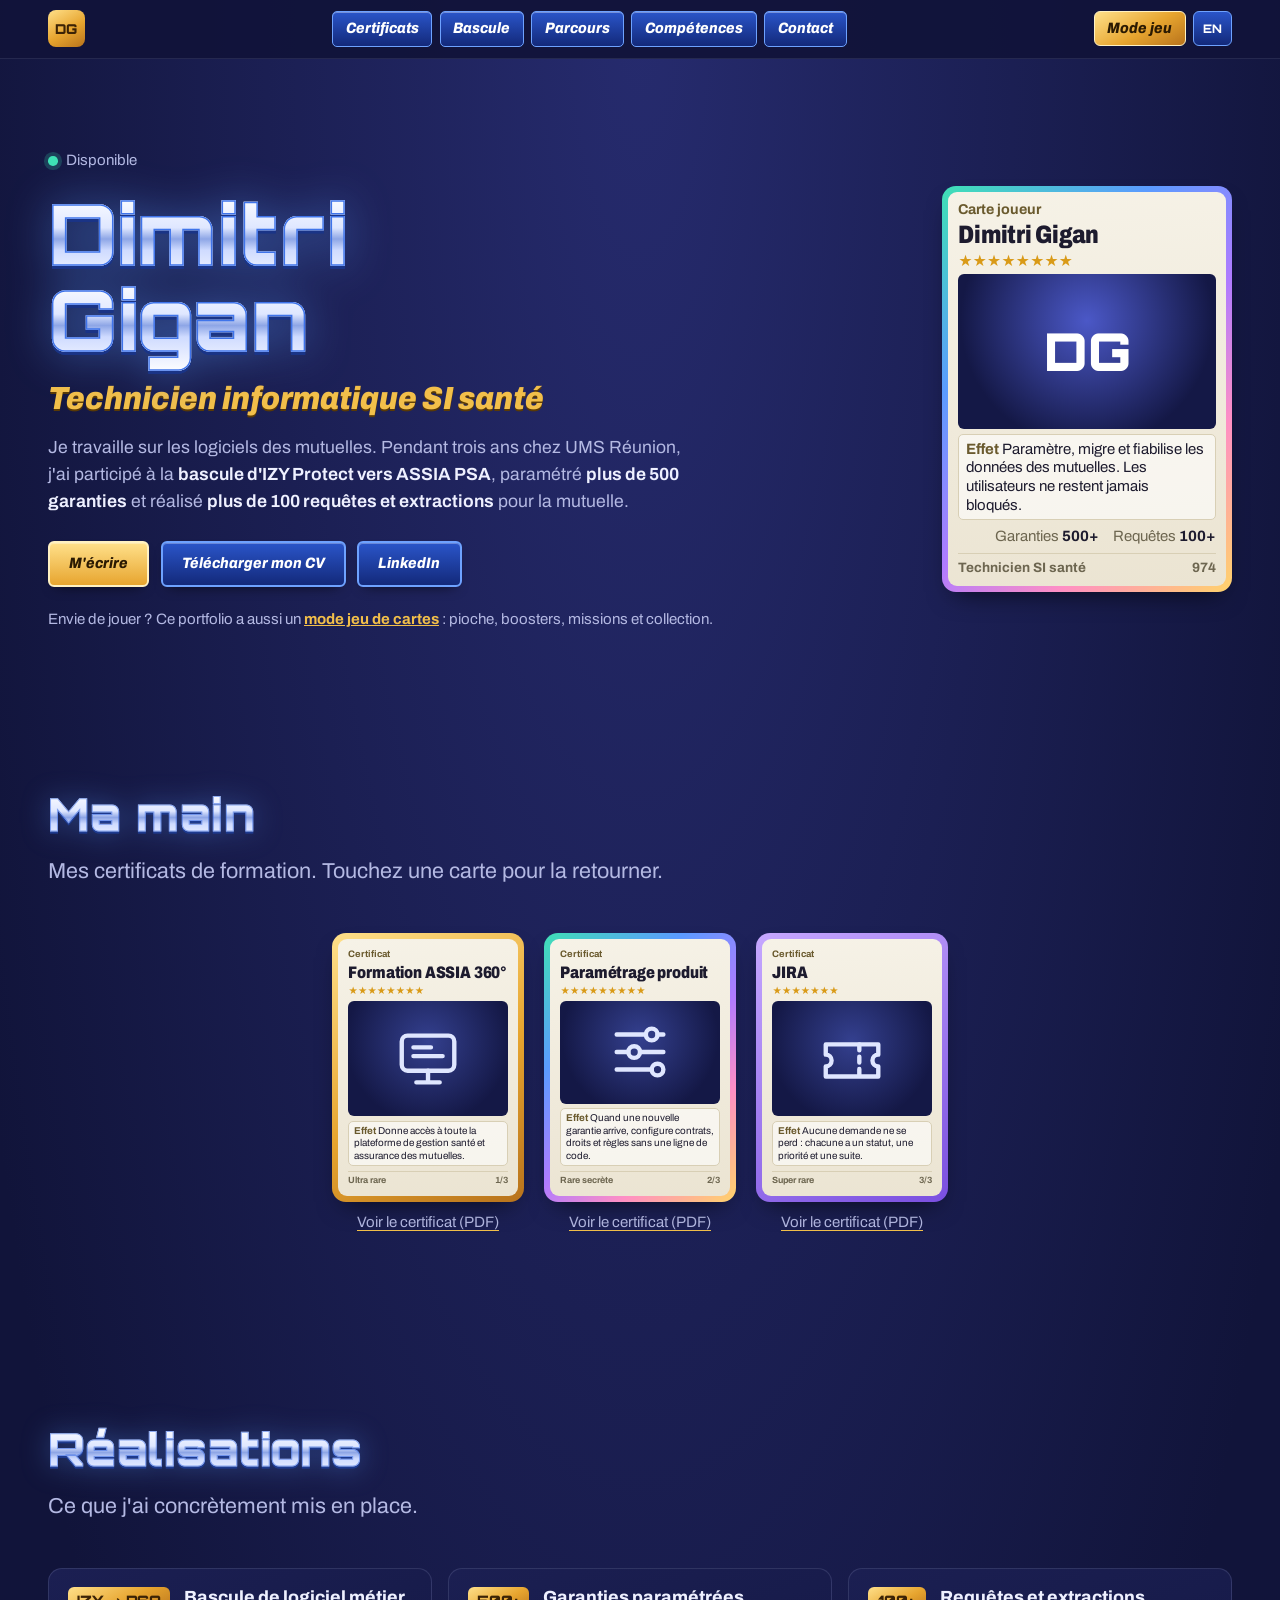
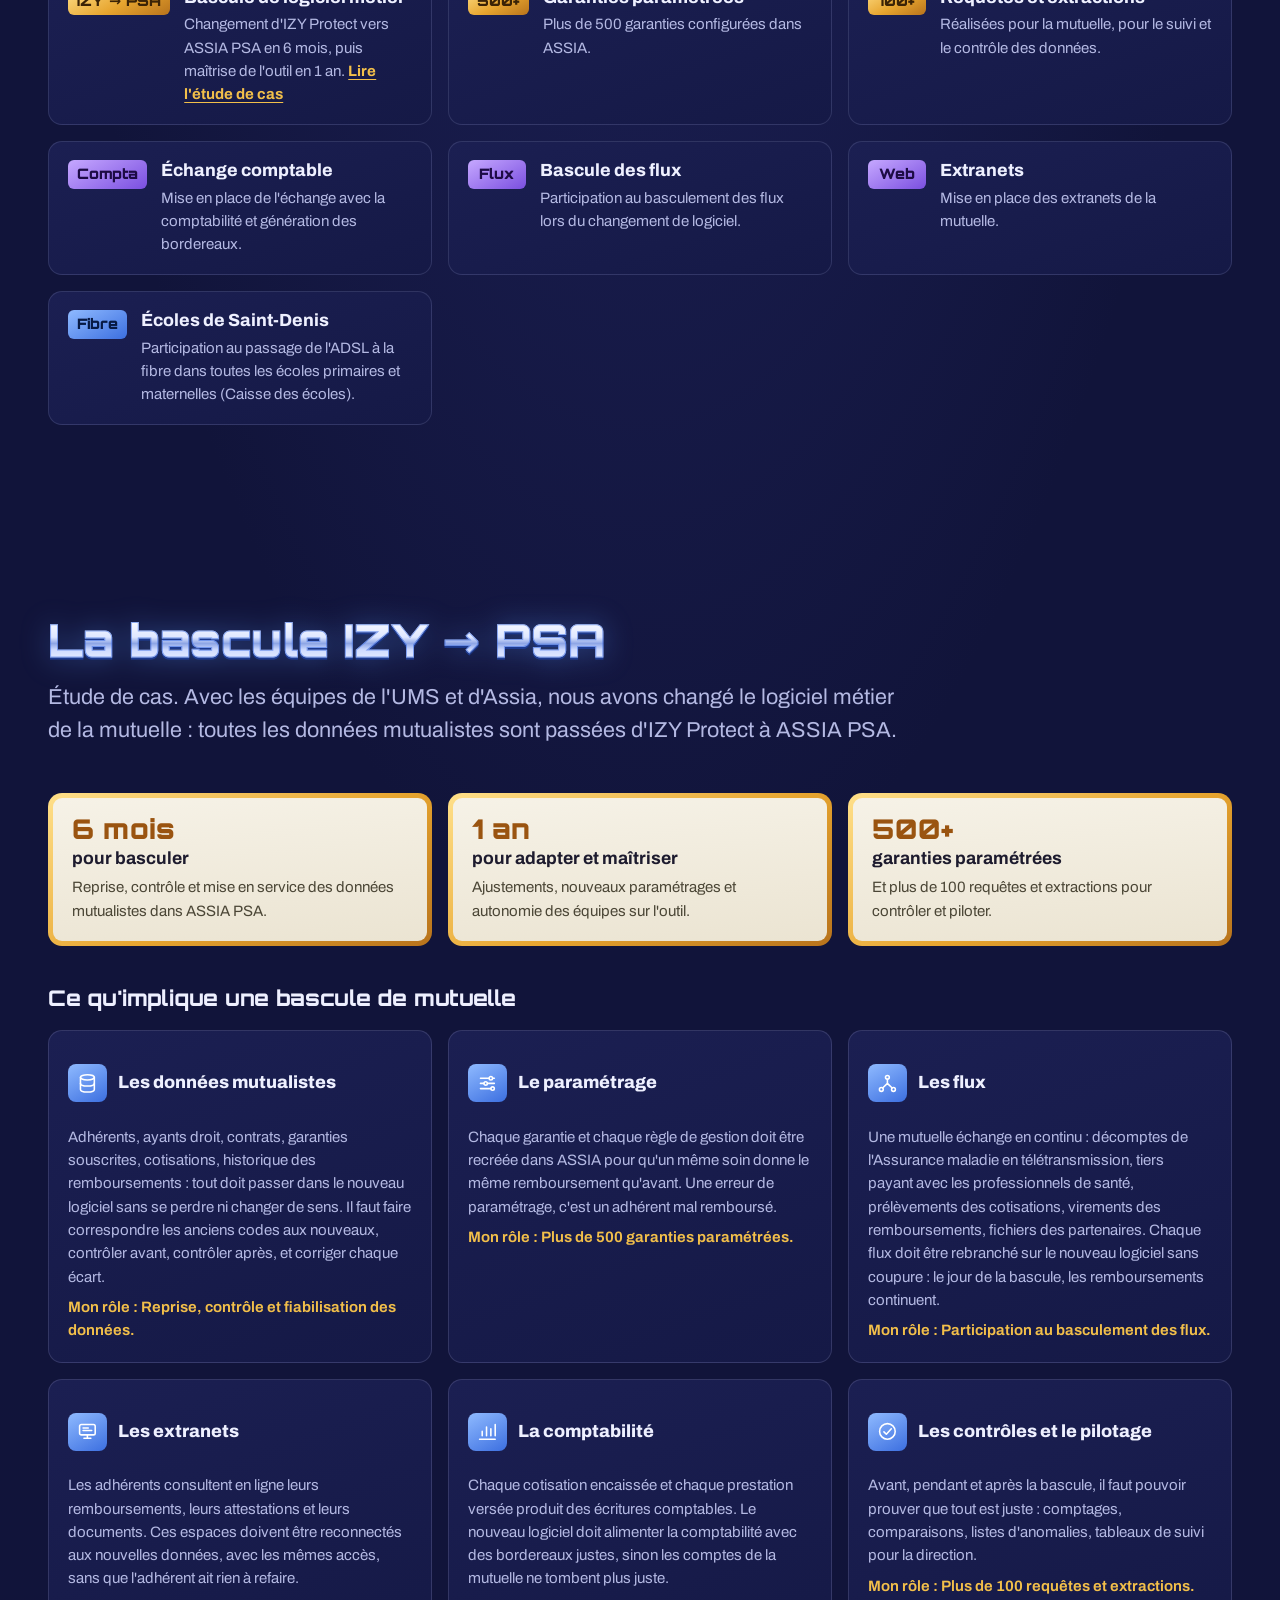
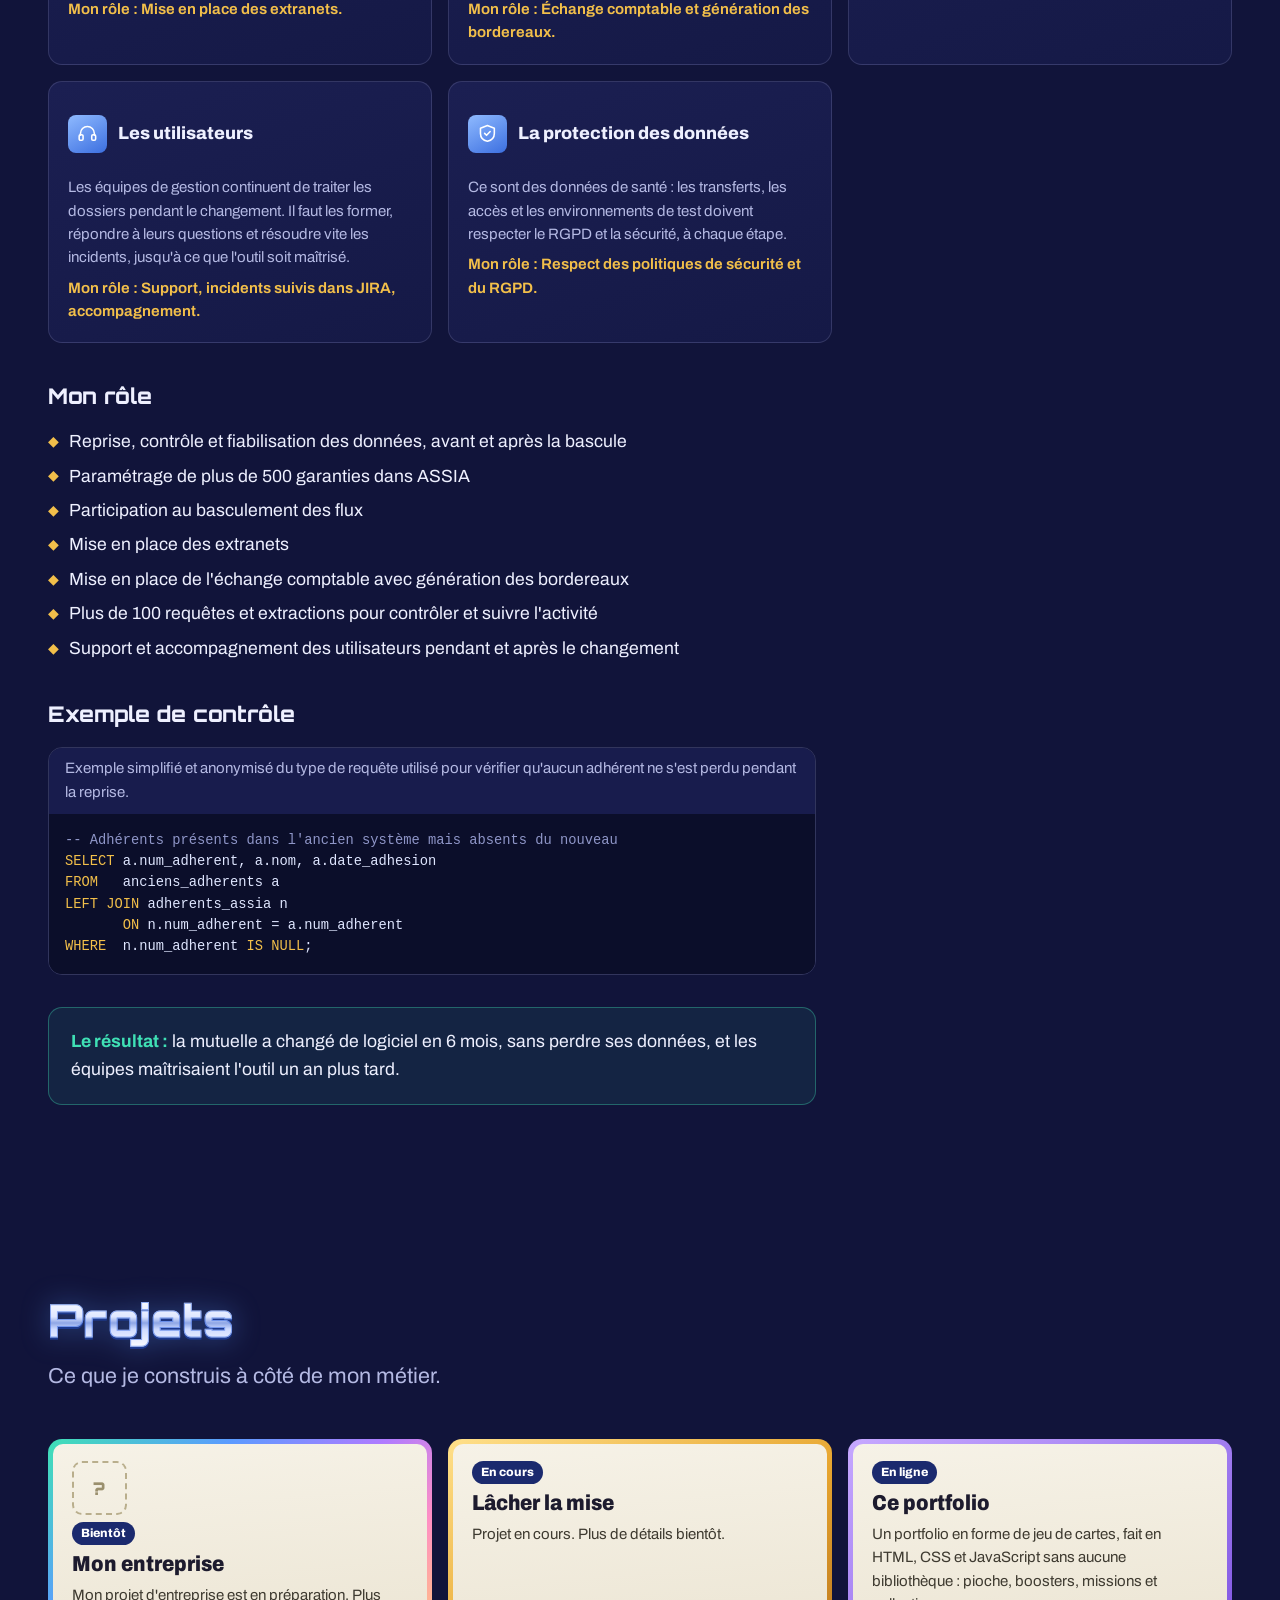
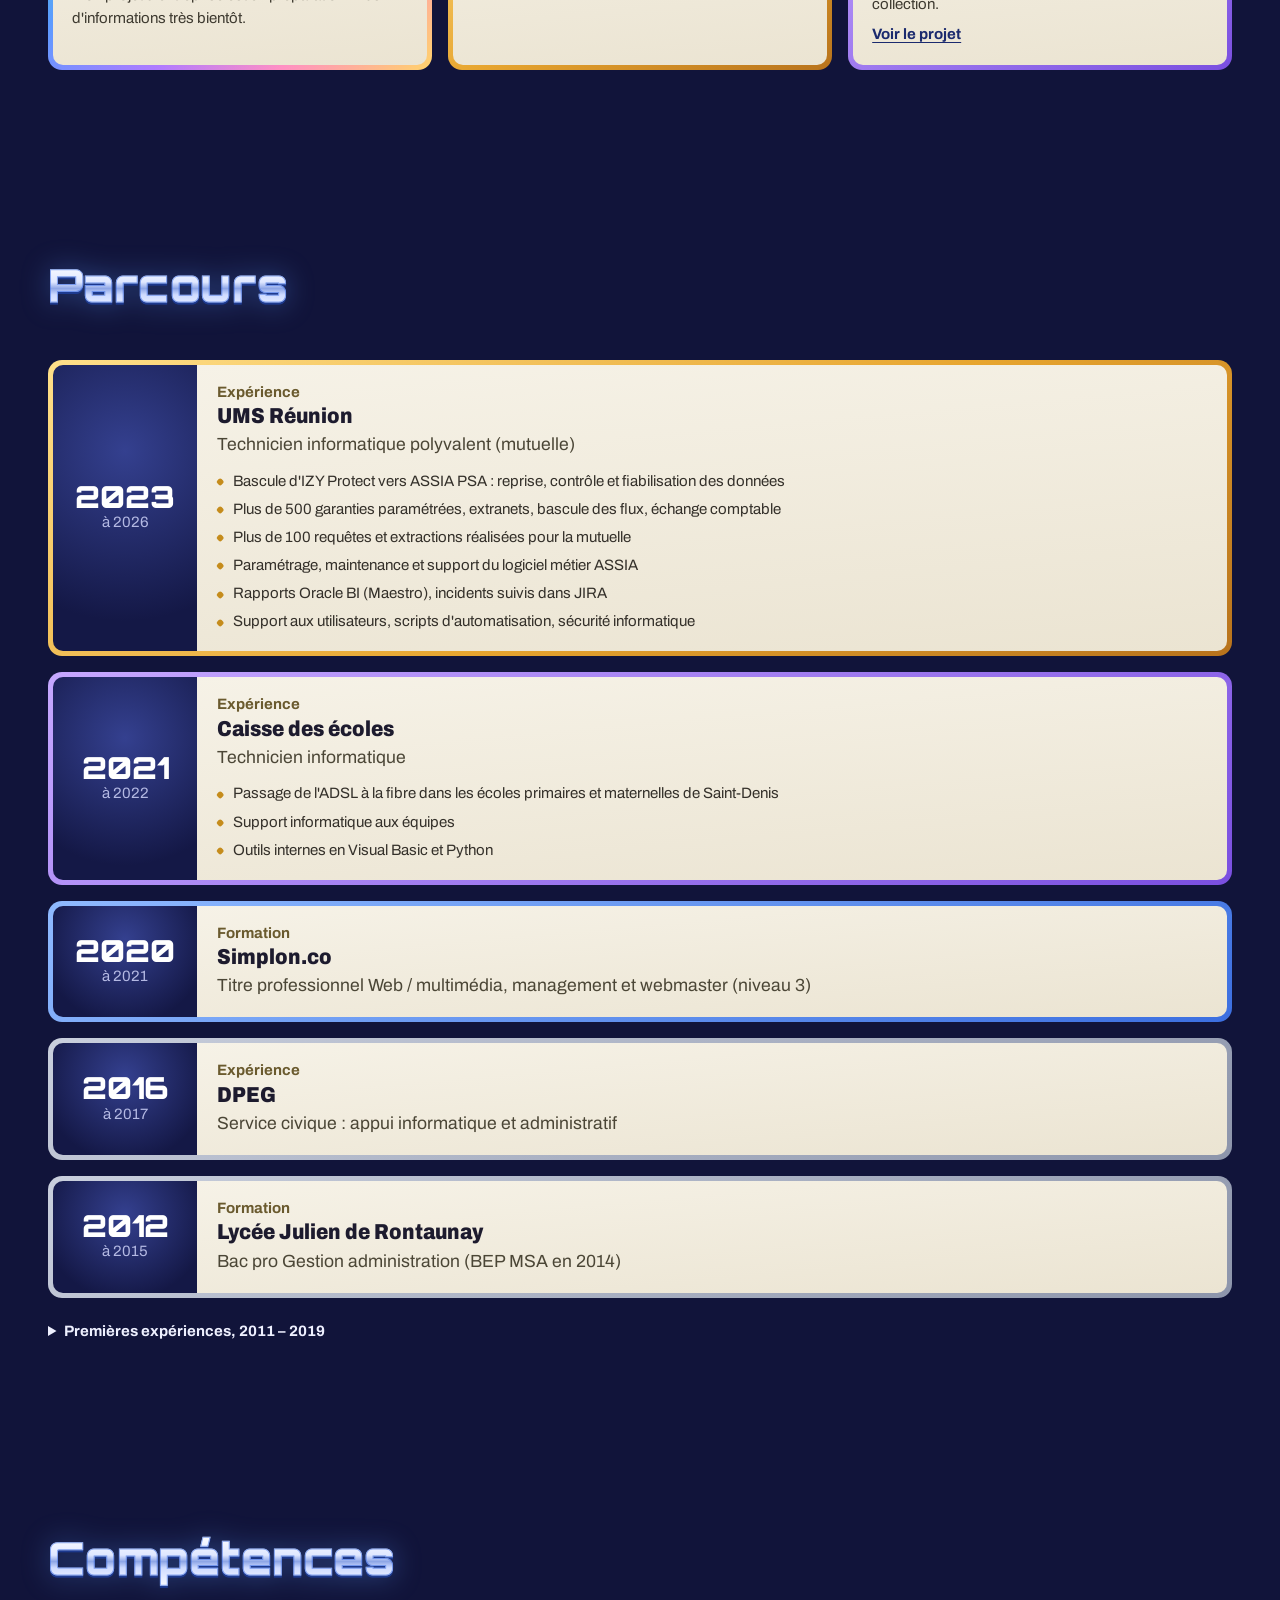
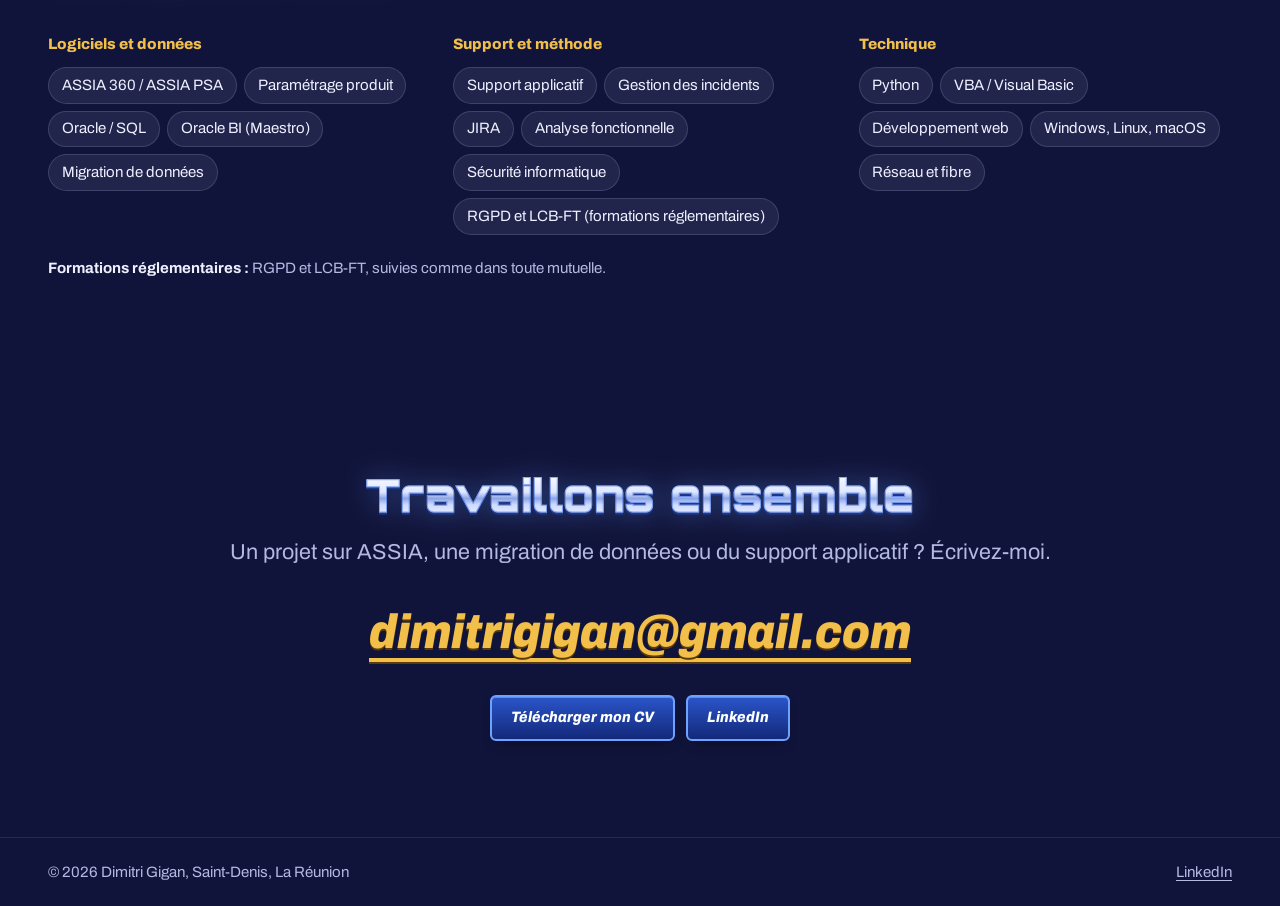
==== index.html @ ef7d2547 "Lâcher la mise : projet en cours, sans détails Co-Authored-By: Claude Opus 5.5 <noreply@anthropic.co" ====
<!doctype html>
<html lang="fr">
<head>
<meta charset="utf-8">
<meta name="viewport" content="width=device-width, initial-scale=1">
<title>Dimitri Gigan, technicien informatique SI santé</title>
<meta name="description" content="Dimitri Gigan, technicien informatique à Saint-Denis (La Réunion). Logiciels de mutuelle, ASSIA, migration de données, SQL et support applicatif.">
<meta name="theme-color" content="#11143a">
<meta name="google-site-verification" content="dqv-fwOEhiuWIDlbl9IWVI4x5R8KEgbRwAvZ7jqD5z4">
<meta property="og:type" content="website">
<meta property="og:title" content="Dimitri Gigan, technicien informatique SI santé">
<meta property="og:description" content="Bascule IZY Protect vers ASSIA PSA, plus de 500 garanties paramétrées, plus de 100 requêtes et extractions réalisées pour une mutuelle.">
<meta property="og:url" content="https://dimitrigigan.github.io/">
<meta property="og:image" content="https://dimitrigigan.github.io/assets/apercu.jpg">
<meta property="og:image:width" content="1200">
<meta property="og:image:height" content="630">
<meta property="og:locale" content="fr_FR">
<meta property="og:locale:alternate" content="en_US">
<meta name="twitter:card" content="summary_large_image">
<link rel="canonical" href="https://dimitrigigan.github.io/">
<link rel="alternate" hreflang="fr" href="https://dimitrigigan.github.io/">
<link rel="alternate" hreflang="en" href="https://dimitrigigan.github.io/en/">
<link rel="alternate" hreflang="x-default" href="https://dimitrigigan.github.io/">
<link rel="icon" href="assets/favicon.svg" type="image/svg+xml">
<script type="application/ld+json">
{
  "@context": "https://schema.org",
  "@type": "Person",
  "name": "Dimitri Gigan",
  "url": "https://dimitrigigan.github.io/",
  "image": "https://dimitrigigan.github.io/assets/apercu.jpg",
  "jobTitle": "Technicien informatique SI santé",
  "description": "Technicien informatique spécialisé dans les logiciels de mutuelle : ASSIA, migration de données, paramétrage, SQL et support applicatif.",
  "address": { "@type": "PostalAddress", "addressLocality": "Saint-Denis", "addressRegion": "La Réunion", "addressCountry": "FR" },
  "knowsAbout": ["ASSIA 360", "ASSIA PSA", "Paramétrage produit", "Migration de données", "Oracle SQL", "Oracle BI", "JIRA", "Support applicatif", "Systèmes d'information de mutuelle"],
  "hasCredential": [
    { "@type": "EducationalOccupationalCredential", "name": "Formation ASSIA 360°", "credentialCategory": "Certificat de formation", "recognizedBy": { "@type": "Organization", "name": "Cimut (Assia)" } },
    { "@type": "EducationalOccupationalCredential", "name": "Paramétrage produit (ASSIA)", "credentialCategory": "Certificat de formation", "recognizedBy": { "@type": "Organization", "name": "Cimut (Assia)" } },
    { "@type": "EducationalOccupationalCredential", "name": "JIRA", "credentialCategory": "Certificat de formation", "recognizedBy": { "@type": "Organization", "name": "Cimut (Assia)" } }
  ],
  "sameAs": ["https://www.linkedin.com/in/dimitri-gigan", "https://github.com/DimitriGIGAN"]
}
</script>
<link rel="preload" href="assets/fonts/orbitron-latin-wght-normal.woff2" as="font" type="font/woff2" crossorigin>
<link rel="preload" href="assets/fonts/archivo-latin-wdth-normal.woff2" as="font" type="font/woff2" crossorigin>
<style>
/* =========================================================
   Portfolio de Dimitri Gigan
   Un seul fichier : styles, contenu et code sont ici.
   Le CONTENU se modifie plus bas, dans la partie « CONTENU ».
   ========================================================= */
/* Polices hébergées avec le site (licence SIL OFL, voir assets/fonts) */
@font-face { font-family: "Orbitron"; src: url(assets/fonts/orbitron-latin-wght-normal.woff2) format("woff2"); font-weight: 400 900; font-style: normal; font-display: swap; }
@font-face { font-family: "Archivo"; src: url(assets/fonts/archivo-latin-wdth-normal.woff2) format("woff2"); font-weight: 100 900; font-stretch: 62% 125%; font-style: normal; font-display: swap; }
@font-face { font-family: "Archivo"; src: url(assets/fonts/archivo-latin-wdth-italic.woff2) format("woff2"); font-weight: 100 900; font-stretch: 62% 125%; font-style: italic; font-display: swap; }
:root {
  --tapis: #11143a;
  --tapis-2: #1b1f52;
  --encre: #eef0ff;
  --doux: #b4b9e3;
  --papier: #f6f2e7;
  --papier-2: #ebe4d2;
  --texte-carte: #1d1b2e;
  --or: #f2bf4a;
  --bleu: #5b9bff;
  --menthe: #3fe0b5;

  --commune: linear-gradient(150deg, #c9cfdd, #8d95ab);
  --rare: linear-gradient(150deg, #8fbaff, #3c6fe0);
  --super: linear-gradient(150deg, #c6a8ff, #7a4fe0);
  --ultra: linear-gradient(150deg, #ffe08a, #e7a52f 55%, #b8731c);
  --secrete: linear-gradient(135deg, #3fe0b5, #5b9bff 30%, #b07bff 55%, #ff8fc4 75%, #ffd36a);

  --titres: "Orbitron", "Archivo", system-ui, sans-serif;
  --chrome: linear-gradient(180deg, #ffffff 0%, #dfe7ff 38%, #8ea6e6 50%, #cfdbff 62%, #ffffff 100%);
  --r: 14px;
  --w-carte: 190px;
  --max: 74rem;
  --pad: clamp(1.1rem, 4vw, 2.5rem);
  --t-1: clamp(.85rem, .82rem + .15vw, .94rem);
  --t0: clamp(1rem, .96rem + .2vw, 1.1rem);
  --t1: clamp(1.15rem, 1.05rem + .4vw, 1.35rem);
  --t2: clamp(1.45rem, 1.2rem + 1vw, 2rem);
  --t3: clamp(2rem, 1.4rem + 2.6vw, 3.3rem);
  --t4: clamp(2.8rem, 1.6rem + 6vw, 6.4rem);
}
*, *::before, *::after { box-sizing: border-box; }
html { scroll-behavior: smooth; scroll-padding-top: 4.5rem; -webkit-text-size-adjust: 100%; }
@media (prefers-reduced-motion: reduce) { html { scroll-behavior: auto; } }
body {
  margin: 0; overflow-x: clip;
  font-family: "Archivo", system-ui, -apple-system, "Segoe UI", sans-serif;
  font-size: var(--t0); line-height: 1.55; color: var(--encre);
  background:
    radial-gradient(ellipse 80% 50% at 50% 0%, #262b6e 0%, transparent 70%),
    var(--tapis);
  -webkit-font-smoothing: antialiased;
}
h1, h2, h3, p, ul, ol { margin: 0; }
ul, ol { padding: 0; list-style: none; }
img, svg { display: block; max-width: 100%; }
button { font: inherit; color: inherit; }
a { color: inherit; text-underline-offset: .2em; }
[hidden] { display: none !important; }
:focus-visible { outline: 3px solid var(--menthe); outline-offset: 3px; border-radius: 6px; }
.wrap { width: min(100% - 2 * var(--pad), var(--max)); margin-inline: auto; }
.skip { position: absolute; left: 1rem; top: -5rem; background: var(--menthe); color: var(--tapis); padding: .6rem 1rem; border-radius: 8px; z-index: 10; }
.skip:focus { top: 1rem; }

/* ---------- Barre du haut ---------- */
.top {
  position: sticky; top: 0; z-index: 5;
  background: rgb(17 20 58 / .94);
  border-bottom: 1px solid rgb(180 185 227 / .12);
}
.top .wrap { display: flex; align-items: center; justify-content: space-between; gap: 1rem; min-height: 3.6rem; }
.mono { flex: none;

  display: grid; place-items: center; width: 2.3rem; height: 2.3rem; border-radius: 8px;
  font-family: var(--titres); font-weight: 900; font-size: .85rem; text-decoration: none;
  background: var(--ultra); color: #3b2306;
}
.top nav { display: flex; gap: .45rem; font-size: var(--t-1); }
.top nav a {
  text-decoration: none; color: #fff; font-weight: 800; font-style: italic; font-stretch: 90%;
  padding: .32rem .8rem; border-radius: 5px;
  background: linear-gradient(180deg, #2a55c9, #13297a);
  border: 1.5px solid #6ea2ff; box-shadow: inset 0 1px 0 rgb(255 255 255 / .35);
}
.top nav a:hover { background: linear-gradient(180deg, #3b6ff0, #1a3596); }

/* ---------- Boutons ---------- */
.btns { display: flex; flex-wrap: wrap; gap: .7rem; }
.btn {
  display: inline-flex; align-items: center; justify-content: center; min-height: 2.9rem; padding: .55rem 1.2rem;
  border-radius: 6px; font-weight: 800; font-style: italic; font-stretch: 90%; font-size: var(--t-1); text-decoration: none; cursor: pointer;
  border: 2px solid #6ea2ff; color: #fff;
  background: linear-gradient(180deg, #2a55c9, #13297a); box-shadow: inset 0 1px 0 rgb(255 255 255 / .3), 0 6px 14px -8px rgb(0 0 0 / .8);
}
.btn:hover { background: linear-gradient(180deg, #3b6ff0, #1a3596); }
.btn--or { background: linear-gradient(180deg, #ffe08a, #e7a52f); border-color: #fff1c2; color: #2b1a02; }
.btn--or:hover { background: linear-gradient(180deg, #fff0b8, #f2b843); }

/* ---------- Titres de section ---------- */
section { padding-block: clamp(3rem, 8vw, 6rem); }
.titre {
  padding-bottom: .12em;
  font-family: var(--titres); font-size: clamp(1.7rem, 1.2rem + 2.2vw, 2.8rem); font-weight: 900; line-height: 1.05; letter-spacing: .01em;
  background: var(--chrome); -webkit-background-clip: text; background-clip: text; color: transparent;
  -webkit-text-stroke: 1px rgb(60 110 230 / .55);
  filter: drop-shadow(0 2px 0 #1d3a8f) drop-shadow(0 0 14px rgb(91 155 255 / .35));
}
.chapeau { margin-top: .7rem; max-width: 40em; color: var(--doux); font-size: var(--t1); }
.entete { margin-bottom: clamp(1.8rem, 4vw, 2.8rem); }

/* =========================================================
   La carte (composant commun)
   ========================================================= */
.carte {
  --cadre: var(--rare);
  position: relative; display: block; width: var(--w-carte); aspect-ratio: 5 / 7; flex: none;
  padding: 0; border: 0; background: none; cursor: pointer; text-align: left;
  border-radius: var(--r); perspective: 1000px;
}
.carte[data-rarete="commune"] { --cadre: var(--commune); }
.carte[data-rarete="super"] { --cadre: var(--super); }
.carte[data-rarete="ultra"] { --cadre: var(--ultra); }
.carte[data-rarete="secrete"] { --cadre: var(--secrete); }
.carte__in {
  position: absolute; inset: 0; transform-style: preserve-3d;
  transition: transform .55s cubic-bezier(.3, 1.25, .5, 1);
}
.carte[aria-pressed="true"] .carte__in { transform: rotateY(180deg); }
.face {
  position: absolute; inset: 0; border-radius: var(--r); padding: 6px;
  background: var(--cadre);
  backface-visibility: hidden; -webkit-backface-visibility: hidden;
  box-shadow: 0 12px 26px -12px rgb(0 0 0 / .7);
}
.face--dos { transform: rotateY(180deg); }
.carte:hover .face { box-shadow: 0 18px 32px -12px rgb(0 0 0 / .8); }
.papier {
  height: 100%; border-radius: calc(var(--r) - 5px);
  background: linear-gradient(175deg, var(--papier), var(--papier-2));
  color: var(--texte-carte);
  display: grid; grid-template-rows: auto auto auto minmax(0, 1fr) auto auto; gap: .3rem;
  padding: .6rem .65rem .5rem;
  font-size: calc(var(--w-carte) * .06);
  overflow: hidden;
}
.c-type { font-size: .82em; font-weight: 700; color: #6a5a2e; line-height: 1.1; }
.c-nom { font-size: 1.45em; font-weight: 850; line-height: 1.04; letter-spacing: -.01em; font-stretch: 82%; text-wrap: balance; }
.c-etoiles { display: flex; gap: .1em; color: #d99a17; font-size: .9em; letter-spacing: .02em; line-height: 1; }
.c-art {
  border-radius: 6px; min-height: 0; display: grid; place-items: center; overflow: hidden;
  background: radial-gradient(circle at 50% 35%, #34408f, #141846 75%);
  color: #dfe6ff;
}
.c-art svg { width: 44%; height: auto; max-height: 76%; fill: none; stroke: currentColor; stroke-width: 1.5; stroke-linecap: round; stroke-linejoin: round; }
.c-effet { font-size: .86em; line-height: 1.25; background: rgb(255 255 255 / .6); border: 1px solid #d8cfb5; border-radius: 5px; padding: .3em .45em; }
.c-effet b { color: #6a5a2e; }
.c-pied { display: flex; justify-content: space-between; gap: .5em; font-size: .78em; font-weight: 700; color: #6d6650; border-top: 1px solid #d8cfb5; padding-top: .25em; }
.dos {
  height: 100%; border-radius: calc(var(--r) - 5px); padding: .9rem .8rem;
  background:
    repeating-linear-gradient(45deg, rgb(255 255 255 / .05) 0 2px, transparent 2px 12px),
    radial-gradient(circle at 50% 25%, #303a8a, #12164a 70%);
  color: var(--encre); display: flex; flex-direction: column; gap: .55rem;
  font-size: calc(var(--w-carte) * .064); line-height: 1.35; overflow: hidden;
}
.dos h3 { font-size: 1.1em; font-weight: 800; color: #fff; line-height: 1.15; }
.dos p { color: var(--doux); }
.dos .meta { color: var(--or); font-size: .9em; }
.dos a { color: #fff; font-weight: 700; margin-top: auto; text-decoration-color: var(--or); }
@media (prefers-reduced-motion: reduce) {
  .carte__in { transition: none; }
}
/* Effet holographique : la carte s'incline et brille sous le doigt ou la souris */
.face { transition: transform .35s ease, box-shadow .2s; }
.carte.incline .face { transition: transform .08s linear, box-shadow .2s; transform: rotateX(var(--rx, 0deg)) rotateY(var(--ry, 0deg)); }
.carte.incline .face--dos { transform: rotateY(180deg) rotateX(calc(var(--rx, 0deg) * -1)) rotateY(calc(var(--ry, 0deg) * -1)); }
.face::after {
  content: ""; position: absolute; inset: 0; border-radius: inherit; pointer-events: none; opacity: 0; transition: opacity .25s;
  background: radial-gradient(circle at var(--mx, 50%) var(--my, 50%), rgb(255 255 255 / .55), transparent 48%);
  mix-blend-mode: soft-light;
}
.carte:is([data-rarete="super"], [data-rarete="ultra"], [data-rarete="secrete"]) .face::after {
  background:
    radial-gradient(circle at var(--mx, 50%) var(--my, 50%), rgb(255 255 255 / .6), transparent 45%),
    linear-gradient(115deg, transparent 18%, rgb(255 90 200 / .45) 34%, rgb(80 255 220 / .45) 48%, rgb(255 230 90 / .45) 62%, transparent 80%) var(--px, 50%) 0 / 260% 100%;
  mix-blend-mode: color-dodge;
}
.carte.incline .face::after { opacity: .75; }
.carte.eclat .face::after { animation: eclat .7s ease-out; }
@keyframes eclat { 0% { opacity: .9; } 100% { opacity: 0; } }
@media (prefers-reduced-motion: reduce) { .carte.eclat .face::after { animation: none; } }

/* =========================================================
   Haut de page : la carte joueur
   ========================================================= */
.hero { padding-block: clamp(2.5rem, 7vw, 5.5rem) clamp(2rem, 5vw, 4rem); }
.hero .wrap { display: grid; grid-template-columns: minmax(0, 1.25fr) auto; gap: clamp(2rem, 5vw, 4.5rem); align-items: center; }
.dispo { display: inline-flex; align-items: center; gap: .55rem; font-size: var(--t-1); color: var(--doux); margin-bottom: 1.2rem; }
.dispo::before { content: ""; width: .6rem; height: .6rem; border-radius: 50%; background: var(--menthe); box-shadow: 0 0 0 4px rgb(63 224 181 / .2); flex: none; }
.nom {
  font-family: var(--titres); font-size: clamp(2.6rem, 1.3rem + 5vw, 5.2rem); font-weight: 900; line-height: 1; letter-spacing: .01em;
  background: var(--chrome); -webkit-background-clip: text; background-clip: text; color: transparent;
  -webkit-text-stroke: 1.5px #3f74ea;
  filter: drop-shadow(0 3px 0 #1a3486) drop-shadow(0 0 22px rgb(91 155 255 / .45));
}
.nom span { display: block; padding-bottom: .14em; margin-bottom: -.1em; background: inherit; -webkit-background-clip: text; background-clip: text; }
.metier { margin-top: 1rem; font-size: var(--t2); font-weight: 850; font-style: italic; font-stretch: 90%; color: var(--or); line-height: 1.15; text-shadow: 0 2px 0 #5a3a05; }
.pitch { margin-top: 1rem; max-width: 36em; color: var(--doux); }
.pitch b { color: var(--encre); font-weight: 650; }
.hero .btns { margin-top: 1.6rem; }

.joueur { --w-carte: clamp(230px, 24vw, 290px); }
.joueur .carte { cursor: default; animation: arrive .7s cubic-bezier(.2, .8, .2, 1) both; }
.joueur .c-art { font-family: var(--titres); font-size: 3em; font-weight: 900; color: #fff; background: radial-gradient(circle at 50% 30%, #4b58c7, #141846 75%); font-stretch: 80%; }
.joueur .c-stats { display: flex; justify-content: flex-end; gap: .9em; font-size: .86em; color: #6d6650; }
.joueur .c-stats b { color: var(--texte-carte); }
.joueur .papier { grid-template-rows: auto auto auto minmax(0, 1fr) auto auto auto; }
@keyframes arrive { from { opacity: 0; transform: translateY(24px) rotate(4deg); } }
@media (prefers-reduced-motion: reduce) { .joueur .carte { animation: none; } }
@media (max-width: 800px) {
  .hero .wrap { grid-template-columns: 1fr; }
  .joueur { justify-self: center; }
}

/* =========================================================
   Ma main : les certificats
   ========================================================= */
.main-cartes {
  --w-carte: clamp(150px, 15vw, 196px);
  display: flex; gap: clamp(.8rem, 1.6vw, 1.25rem); justify-content: center; flex-wrap: wrap;
}
.main-cartes .carte { animation: arrive .6s cubic-bezier(.2, .8, .2, 1) both; animation-delay: calc(var(--i) * 80ms); }
.main-cartes > div { display: grid; justify-items: center; align-content: start; gap: .55rem; }
.lien-pdf { font-size: var(--t-1); color: var(--doux); text-decoration-color: var(--or); }
.lien-pdf:hover { color: var(--encre); }
.astuce { margin-top: 1.25rem; text-align: center; color: var(--doux); font-size: var(--t-1); }
@media (max-width: 700px) {
  .main-cartes {
    --w-carte: 200px;
    flex-wrap: nowrap; justify-content: flex-start; overflow-x: auto; scroll-snap-type: x mandatory;
    margin-inline: calc(-1 * var(--pad)); padding: .4rem var(--pad) 1rem; scrollbar-width: none;
  }
  .main-cartes .carte { scroll-snap-align: center; }
  .astuce { text-align: left; }
}

/* =========================================================
   Réalisations : cartes « effet » horizontales
   ========================================================= */
.exploits { display: grid; grid-template-columns: repeat(auto-fill, minmax(min(100%, 19rem), 1fr)); gap: 1rem; }
.exploit {
  display: grid; grid-template-columns: auto 1fr; gap: .9rem; align-items: start;
  padding: 1.1rem 1.2rem; border-radius: var(--r);
  background: linear-gradient(160deg, var(--tapis-2), #151946);
  border: 1px solid rgb(180 185 227 / .16);
}
.exploit__valeur {
  min-width: 3.6rem; padding: .4rem .55rem; border-radius: 6px; text-align: center;
  font-family: var(--titres); font-weight: 900; font-size: .9rem; line-height: 1.1;
  background: var(--ultra); color: #3b2306;
}
.exploit[data-rarete="rare"] .exploit__valeur { background: var(--rare); color: #071a45; }
.exploit[data-rarete="super"] .exploit__valeur { background: var(--super); color: #1d0b45; }
.exploit h3 { font-size: var(--t0); font-weight: 750; line-height: 1.3; }
.exploit p { margin-top: .25rem; color: var(--doux); font-size: var(--t-1); }

/* =========================================================
   Parcours
   ========================================================= */
.parcours { display: grid; gap: 1rem; }
.etape {
  --cadre: var(--rare);
  display: grid; grid-template-columns: 9rem 1fr; gap: 1.2rem;
  padding: 5px; border-radius: var(--r); background: var(--cadre);
}
.etape[data-rarete="ultra"] { --cadre: var(--ultra); }
.etape[data-rarete="super"] { --cadre: var(--super); }
.etape[data-rarete="commune"] { --cadre: var(--commune); }
.etape__annee {
  display: grid; place-content: center; text-align: center; border-radius: calc(var(--r) - 4px) 0 0 calc(var(--r) - 4px);
  background: radial-gradient(circle at 50% 30%, #34408f, #141846 80%); color: #fff; padding: 1rem .5rem;
}
.etape__annee b { font-family: var(--titres); font-size: 1.9rem; font-weight: 900; line-height: 1; }
.etape__annee span { font-size: var(--t-1); color: var(--doux); }
.etape__corps { background: linear-gradient(175deg, var(--papier), var(--papier-2)); color: var(--texte-carte); border-radius: 0 calc(var(--r) - 4px) calc(var(--r) - 4px) 0; padding: 1rem 1.25rem 1.1rem; margin-left: -1.2rem; }
.etape__type { font-size: var(--t-1); font-weight: 700; color: #6a5a2e; }
.etape h3 { font-size: var(--t1); font-weight: 850; line-height: 1.2; font-stretch: 88%; }
.etape__role { margin-top: .1rem; color: #4b4636; }
.etape ul { margin-top: .7rem; display: grid; gap: .3rem; }
.etape li { padding-left: 1rem; position: relative; color: #34302a; font-size: var(--t-1); }
.etape li::before { content: ""; position: absolute; left: 0; top: .62em; width: .4rem; height: .4rem; border-radius: 2px; background: #c58c1c; transform: rotate(45deg); }
.etape details { margin-top: .8rem; }
.etape summary { cursor: pointer; font-weight: 700; font-size: var(--t-1); color: #6a5a2e; }
.anciens { margin-top: 1.4rem; color: var(--doux); font-size: var(--t-1); }
.anciens summary { cursor: pointer; font-weight: 700; color: var(--encre); }
.anciens ul { margin-top: .8rem; display: grid; gap: .45rem; }
.anciens b { color: var(--encre); }
@media (max-width: 620px) {
  .etape { grid-template-columns: 1fr; gap: 0; }
  .etape__annee { border-radius: calc(var(--r) - 4px) calc(var(--r) - 4px) 0 0; grid-auto-flow: column; gap: .6rem; align-items: baseline; justify-content: start; padding: .7rem 1rem; }
  .etape__annee b { font-size: 1.6rem; }
  .etape__corps { margin-left: 0; border-radius: 0 0 calc(var(--r) - 4px) calc(var(--r) - 4px); }
}

/* =========================================================
   Compétences
   ========================================================= */
.competences { display: grid; grid-template-columns: repeat(auto-fit, minmax(min(100%, 15rem), 1fr)); gap: 1.6rem 2rem; }
.competences h3 { font-size: var(--t-1); font-weight: 800; color: var(--or); margin-bottom: .7rem; }
.competences ul { display: flex; flex-wrap: wrap; gap: .45rem; }
.competences li { padding: .35rem .8rem; border-radius: 999px; font-size: var(--t-1); background: rgb(180 185 227 / .1); border: 1px solid rgb(180 185 227 / .2); }

/* =========================================================
   Mini-jeu : Missions
   ========================================================= */
.jeu { background: linear-gradient(180deg, transparent, rgb(27 31 82 / .7) 18%, rgb(27 31 82 / .7) 82%, transparent); }
.plateau { display: grid; grid-template-columns: minmax(0, 1fr) auto; gap: clamp(1.5rem, 4vw, 3rem); align-items: start; }
.mission {
  padding: clamp(1.3rem, 3vw, 2rem); border-radius: var(--r);
  background: linear-gradient(175deg, var(--papier), var(--papier-2)) padding-box, var(--ultra) border-box;
  color: var(--texte-carte); border: 6px solid transparent;
  min-height: 13rem; display: grid; align-content: start; gap: .7rem;
}
.mission__num { font-size: var(--t-1); font-weight: 800; color: #6a5a2e; }
.mission__texte { font-size: var(--t2); font-weight: 850; line-height: 1.15; font-stretch: 85%; text-wrap: balance; }
.mission__retour { min-height: 2.6em; color: #3e3a30; }
.mission__retour b { color: #0f7a5c; }
.mission__retour[data-etat="rate"] b { color: #b4441d; }
.choix { --w-carte: clamp(132px, 12vw, 160px); display: flex; gap: .75rem; }
.choix .carte.est-bonne .face { box-shadow: 0 0 0 4px var(--menthe), 0 16px 30px -12px rgb(0 0 0 / .8); }
.choix .carte.est-fausse { opacity: .4; filter: grayscale(.7); animation: non .4s ease-in-out; }
.choix .carte:disabled { cursor: default; }
@keyframes non { 25%, 75% { transform: translateX(-6px); } 50% { transform: translateX(6px); } }
.jeu__bas { display: flex; flex-wrap: wrap; align-items: center; justify-content: space-between; gap: 1rem; margin-top: 1.2rem; }
.score { font-family: var(--titres); font-weight: 800; color: var(--or); }
@media (max-width: 820px) {
  .plateau { grid-template-columns: 1fr; }
  .choix { --w-carte: min(176px, calc((100vw - 2 * var(--pad) - .75rem) / 2)); flex-wrap: wrap; justify-content: center; }
}
@media (prefers-reduced-motion: reduce) { .choix .carte.est-fausse { animation: none; } }
/* Duel : le problème est un adversaire avec des points de vie */
.mission__tete { display: flex; justify-content: space-between; align-items: baseline; gap: .8rem; flex-wrap: wrap; }
.mission__nom { font-family: var(--titres); font-weight: 900; font-size: var(--t1); color: #7a1f1f; line-height: 1.15; }
.pv { display: grid; grid-template-columns: auto 1fr auto; align-items: center; gap: .6rem; font-size: var(--t-1); font-weight: 800; color: #6a5a2e; }
.pv__barre { height: .7rem; border-radius: 999px; background: #d8cfb5; overflow: hidden; }
.pv__barre span { display: block; height: 100%; width: 100%; border-radius: inherit; background: linear-gradient(90deg, #e2452b, #f2bf4a); transition: width .6s cubic-bezier(.2, .8, .2, 1); }
.mission.touche { animation: touche .5s ease; }
@keyframes touche { 15% { transform: translateX(-8px) rotate(-1deg); filter: brightness(1.6); } 40% { transform: translateX(8px) rotate(1deg); } 70% { transform: translateX(-4px); } }
.mission.vaincu .mission__nom { text-decoration: line-through; text-decoration-thickness: 3px; color: #8a8270; }
.plateau.riposte { animation: riposte .45s ease; }
@keyframes riposte { 30% { transform: translateY(6px); } }
.coeurs { color: var(--doux); font-weight: 700; }
.coeurs b { color: #ff6b8a; letter-spacing: .1em; font-size: 1.1em; }
.coeurs i { font-style: normal; color: rgb(180 185 227 / .35); letter-spacing: .1em; font-size: 1.1em; }
.rang { font-family: var(--titres); font-weight: 900; color: #9a5410; }
@media (prefers-reduced-motion: reduce) { .mission.touche, .plateau.riposte { animation: none; } .pv__barre span { transition: none; } }

/* Trophées */
.trophees { margin-top: 2.2rem; }
.trophees h3 { font-family: var(--titres); font-size: var(--t1); font-weight: 800; margin-bottom: 1rem; }
.trophees ul { display: grid; grid-template-columns: repeat(auto-fill, minmax(min(100%, 15rem), 1fr)); gap: .7rem; }
.trophee { display: grid; grid-template-columns: auto 1fr; gap: .75rem; align-items: center; padding: .75rem .9rem; border-radius: 10px; background: rgb(27 31 82 / .6); border: 1px solid rgb(180 185 227 / .16); }
.trophee__ico { display: grid; place-items: center; width: 2.6rem; height: 2.6rem; border-radius: 50%; background: rgb(180 185 227 / .12); color: rgb(180 185 227 / .45); }
.trophee__ico svg { width: 1.35rem; height: 1.35rem; fill: none; stroke: currentColor; stroke-width: 1.8; stroke-linecap: round; stroke-linejoin: round; }
.sr { position: absolute !important; width: 1px; height: 1px; overflow: hidden; clip-path: inset(50%); white-space: nowrap; }
.trophee b { display: block; font-size: var(--t-1); line-height: 1.25; }
.trophee span { display: block; font-size: .8rem; color: var(--doux); line-height: 1.3; }
.trophee.gagne { border-color: rgb(242 191 74 / .55); background: linear-gradient(160deg, rgb(242 191 74 / .14), rgb(27 31 82 / .6)); }
.trophee.gagne .trophee__ico { background: var(--ultra); color: #3b2306; box-shadow: 0 0 14px rgb(242 191 74 / .45); }
.trophee:not(.gagne) b { color: var(--doux); }
.collec__actions { display: flex; flex-wrap: wrap; align-items: center; gap: 1rem 1.4rem; margin-top: 1.4rem; }
.collec__actions .collec__reset { margin-top: 0; }

/* Rangées qui défilent : flèches et bords estompés */
.defile { position: relative; min-width: 0; }
.scene > .defile { width: 100%; }
.fleche {
  position: absolute; top: calc(50% - 1.3rem); z-index: 2; width: 2.6rem; height: 2.6rem; border-radius: 50%;
  display: grid; place-items: center; cursor: pointer; color: #2b1a02; font-size: 1.4rem; font-weight: 900; line-height: 1;
  background: var(--ultra); border: 2px solid #fff1c2; box-shadow: 0 8px 18px -8px #000;
}
.fleche--g { left: .2rem; } .fleche--d { right: .2rem; }
.fleche svg { width: 1.2rem; height: 1.2rem; fill: none; stroke: currentColor; stroke-width: 2.6; stroke-linecap: round; stroke-linejoin: round; }
.defile.vers-d > :first-child { -webkit-mask-image: linear-gradient(90deg, #000 calc(100% - 3rem), transparent); mask-image: linear-gradient(90deg, #000 calc(100% - 3rem), transparent); }
.defile.vers-g > :first-child { -webkit-mask-image: linear-gradient(90deg, transparent, #000 3rem); mask-image: linear-gradient(90deg, transparent, #000 3rem); }
.defile.vers-g.vers-d > :first-child { -webkit-mask-image: linear-gradient(90deg, transparent, #000 3rem, #000 calc(100% - 3rem), transparent); mask-image: linear-gradient(90deg, transparent, #000 3rem, #000 calc(100% - 3rem), transparent); }

/* =========================================================
   Contact
   ========================================================= */
.contact { text-align: center; }
.contact .chapeau { margin-inline: auto; }
.mail { display: inline-block; margin-top: 1.6rem; font-size: clamp(1.4rem, .9rem + 3vw, 3rem); font-weight: 850; font-style: italic; color: var(--or); overflow-wrap: anywhere; font-stretch: 88%; text-shadow: 0 2px 0 #5a3a05; }
.contact .btns { justify-content: center; margin-top: 1.6rem; }
footer { border-top: 1px solid rgb(180 185 227 / .12); padding-block: 1.4rem; color: var(--doux); font-size: var(--t-1); }
footer .wrap { display: flex; flex-wrap: wrap; justify-content: space-between; gap: .6rem; }

/* =========================================================
   JEUX : compteur, sons, pioche, booster, collection
   ========================================================= */
.controles { display: flex; align-items: center; gap: .45rem; }
.compteur, .son {
  display: inline-flex; align-items: center; gap: .4rem; min-height: 2.2rem; padding: .25rem .7rem;
  border-radius: 6px; font-family: var(--titres); font-weight: 800; font-size: .78rem; color: #2b1a02; text-decoration: none;
  background: var(--ultra); border: 1.5px solid #fff1c2; cursor: pointer;
}
.compteur svg, .son svg { width: 1rem; height: 1rem; fill: none; stroke: currentColor; stroke-width: 2; stroke-linecap: round; stroke-linejoin: round; }
.son { padding: .25rem .5rem; background: linear-gradient(180deg, #2a55c9, #13297a); border-color: #6ea2ff; color: #fff; }
.son .on, .son[aria-pressed="true"] .off { display: none; }
.son[aria-pressed="true"] .on { display: block; }
.compteur.pulse { animation: pulse .6s ease; }
@keyframes pulse { 40% { transform: scale(1.15); } }
.menu, .langue {
  display: inline-flex; align-items: center; justify-content: center; gap: .35rem; min-height: 2.2rem; min-width: 2.2rem; padding: .25rem .55rem; border-radius: 6px; cursor: pointer;
  font-family: var(--titres); font-weight: 800; font-size: .74rem; color: #fff; text-decoration: none;
  background: linear-gradient(180deg, #2a55c9, #13297a); border: 1.5px solid #6ea2ff;
}
.menu { display: none; }
.menu svg { width: 1.1rem; height: 1.1rem; fill: none; stroke: currentColor; stroke-width: 2.2; stroke-linecap: round; }
@media (max-width: 1100px) {
  .top .wrap { position: relative; }
  .menu { display: inline-flex; }
  .top nav {
    display: none; position: absolute; top: 100%; left: calc(-1 * var(--pad)); right: calc(-1 * var(--pad)); flex-direction: column; gap: .5rem;
    padding: .9rem var(--pad) 1.1rem; background: rgb(17 20 58 / .98); border-bottom: 1px solid rgb(180 185 227 / .2); box-shadow: 0 20px 30px -20px #000;
  }
  .top nav.ouvert { display: flex; }
  .top nav a { padding: .7rem 1rem; font-size: var(--t0); }
}

/* Carte face cachée : le dos DG d'abord, la carte au verso */
.verso-dg {
  height: 100%; border-radius: calc(var(--r) - 5px); display: grid; place-items: center;
  background:
    repeating-linear-gradient(45deg, rgb(255 255 255 / .06) 0 2px, transparent 2px 12px),
    radial-gradient(circle at 50% 35%, #34408f, #12164a 72%);
}
.verso-dg span {
  display: grid; place-items: center; width: 42%; aspect-ratio: 1; border-radius: 50%;
  font-family: var(--titres); font-weight: 900; font-size: calc(var(--w-carte) * .12); color: #fff;
  border: 3px solid var(--or); box-shadow: 0 0 18px rgb(242 191 74 / .45);
}
.carte.brille .face { box-shadow: 0 0 0 3px #fff8, 0 0 34px 6px rgb(242 191 74 / .7); }

/* ---------- Pioche du parcours ---------- */
.pioche { --w-carte: clamp(140px, 13vw, 170px); display: grid; grid-template-columns: auto minmax(0, 1fr); gap: clamp(1rem, 3vw, 2rem); align-items: start; }
.paquet { display: grid; justify-items: center; gap: .6rem; }
.paquet__btn {
  position: relative; width: var(--w-carte); aspect-ratio: 5 / 7; border: 0; padding: 0; background: none; cursor: pointer; color: #fff;
}
.paquet__btn:disabled { cursor: default; opacity: .45; }
.paquet__pile { position: absolute; inset: 0; }
.paquet__pile i { position: absolute; inset: 0; border-radius: var(--r); padding: 6px; background: var(--ultra); box-shadow: 0 8px 18px -10px #000; }
.paquet__pile i::after { content: ""; position: absolute; inset: 6px; border-radius: calc(var(--r) - 5px); background: repeating-linear-gradient(45deg, rgb(255 255 255 / .06) 0 2px, transparent 2px 12px), radial-gradient(circle at 50% 35%, #34408f, #12164a 72%); }
.paquet__pile i:nth-child(1) { transform: translate(6px, 6px); }
.paquet__pile i:nth-child(2) { transform: translate(3px, 3px); }
.paquet__txt { position: absolute; inset: 0; display: grid; place-content: center; text-align: center; gap: .2rem; z-index: 1; }
.paquet__txt b { font-family: var(--titres); font-size: 1rem; }
.paquet__txt span { font-size: var(--t-1); color: var(--doux); }
.paquet .lien { background: none; border: 0; color: var(--doux); font-size: var(--t-1); text-decoration: underline; cursor: pointer; }
.terrain { display: flex; gap: .8rem; overflow-x: auto; padding: .3rem .2rem 1rem; scrollbar-width: thin; scroll-snap-type: x proximity; }
.case { scroll-snap-align: start; }
.case { flex: none; width: var(--w-carte); aspect-ratio: 5 / 7; border-radius: var(--r); border: 2px dashed rgb(180 185 227 / .3); display: grid; place-items: center; font-family: var(--titres); font-weight: 800; color: rgb(180 185 227 / .45); }
.case.pleine { border: 0; display: block; }
.case .carte { width: 100%; font-family: "Archivo", system-ui, sans-serif; font-weight: 400; }
.case .carte.choisie .face { box-shadow: 0 0 0 3px #fff, 0 12px 26px -12px #000; }
.case .carte.pioche-anim { animation: pioche .5s cubic-bezier(.2, .8, .2, 1) both; }
@keyframes pioche { from { opacity: 0; transform: translateX(-60px) rotate(-8deg); } }
.detail {
  margin-top: 1.2rem; padding: 1.2rem 1.4rem; border-radius: var(--r);
  background: linear-gradient(175deg, var(--papier), var(--papier-2)) padding-box, var(--rare) border-box;
  border: 5px solid transparent; color: var(--texte-carte); min-height: 6rem;
}
.detail h3 { font-size: var(--t1); font-weight: 850; font-stretch: 88%; }
.detail .type { font-size: var(--t-1); font-weight: 700; color: #6a5a2e; }
.detail .role { color: #4b4636; }
.detail ul { margin-top: .6rem; display: grid; gap: .3rem; }
.detail li { padding-left: 1rem; position: relative; font-size: var(--t-1); color: #34302a; }
.detail li::before { content: ""; position: absolute; left: 0; top: .62em; width: .4rem; height: .4rem; border-radius: 2px; background: #c58c1c; transform: rotate(45deg); }
.detail .vide { color: #6d6650; }
@media (max-width: 700px) {
  .pioche { grid-template-columns: 1fr; --w-carte: 150px; }
  .paquet { grid-auto-flow: column; justify-content: start; align-items: center; gap: 1rem; }
  .paquet__btn { width: 110px; }
  .terrain { margin-inline: calc(-1 * var(--pad)); padding-inline: var(--pad); }
}

/* ---------- Booster ---------- */
.booster { --w-carte: clamp(150px, 14vw, 180px); }
.scene { min-height: calc(var(--w-carte) * 1.4 + 2.5rem); display: grid; place-items: center; padding: 1.2rem; border-radius: var(--r); background: radial-gradient(ellipse at 50% 100%, rgb(91 155 255 / .25), transparent 70%), rgb(27 31 82 / .6); border: 1px solid rgb(180 185 227 / .16); }
.pack { position: relative; width: calc(var(--w-carte) * 1.05); aspect-ratio: 5 / 8; border: 0; padding: 0; background: none; cursor: pointer; color: #fff; transition: transform .25s; }
.pack:hover { transform: translateY(-5px) rotate(-2deg); }
.pack__haut, .pack__corps { position: absolute; left: 0; right: 0; display: block; background: linear-gradient(115deg, transparent 25%, rgb(255 255 255 / .35) 38%, transparent 48%), linear-gradient(160deg, #ffe08a, #e7a52f 40%, #7a4fe0 75%, #3c6fe0); }
.pack__haut { top: 0; height: 13%; border-radius: 8px 8px 0 0; border-bottom: 2px dashed rgb(255 255 255 / .8); transition: transform .45s, opacity .45s; }
.pack__corps { top: 13%; bottom: 0; border-radius: 0 0 8px 8px; display: grid; align-content: center; justify-items: center; gap: .5rem; text-align: center; padding: .8rem; box-shadow: 0 16px 26px -14px #000; }
.pack__corps b { font-family: var(--titres); font-size: 1.05rem; line-height: 1.15; text-shadow: 0 2px 0 rgb(0 0 0 / .35); }
.pack__corps i { display: grid; place-items: center; width: 3rem; aspect-ratio: 1; border-radius: 50%; border: 2.5px solid #fff; font-family: var(--titres); font-style: normal; font-weight: 900; background: rgb(17 20 58 / .45); }
.pack__corps small { font-weight: 700; font-size: .78rem; }
.pack.dechire { animation: secoue .4s; }
.pack.dechire .pack__haut { transform: translate(40%, -150%) rotate(25deg); opacity: 0; }
@keyframes secoue { 25% { transform: rotate(-3deg); } 50% { transform: rotate(3deg); } 75% { transform: rotate(-2deg); } }
.tirage { display: flex; flex-wrap: wrap; justify-content: center; gap: .8rem; }
.tirage .carte { animation: sort .5s cubic-bezier(.2, .8, .2, 1) both; animation-delay: calc(var(--i) * 80ms); }
@keyframes sort { from { opacity: 0; transform: translateY(40px) scale(.8); } }
.booster__bas { display: flex; flex-wrap: wrap; align-items: center; justify-content: space-between; gap: .8rem; margin-top: 1rem; }
.booster__etat { color: var(--doux); }
.toutes { margin-top: 1.4rem; color: var(--doux); font-size: var(--t-1); }
.toutes summary { cursor: pointer; font-weight: 700; color: var(--encre); }
.toutes .competences { margin-top: 1rem; }
@media (max-width: 700px) {
  .booster { --w-carte: 160px; }
  .scene { padding-inline: 0; overflow: hidden; }
  .tirage { flex-wrap: nowrap; justify-content: flex-start; overflow-x: auto; width: 100%; padding: .6rem 1rem; scroll-snap-type: x mandatory; scrollbar-width: none; }
  .tirage .carte { scroll-snap-align: center; }
}

/* ---------- Collection ---------- */
.barre { height: .8rem; border-radius: 999px; background: rgb(180 185 227 / .15); overflow: hidden; }
.barre span { display: block; height: 100%; width: 0; border-radius: inherit; background: var(--secrete); transition: width .5s; }
.collec__info { display: flex; flex-wrap: wrap; justify-content: space-between; gap: .6rem; margin-top: .7rem; color: var(--doux); font-size: var(--t-1); }
.collec__info b { color: var(--encre); font-family: var(--titres); }
.album { margin-top: 1.4rem; display: grid; grid-template-columns: repeat(auto-fill, minmax(6.8rem, 1fr)); gap: .7rem; }
.mini {
  --cadre: var(--rare);
  width: 100%; aspect-ratio: 5 / 7; border: 0; padding: 4px; border-radius: 10px; cursor: pointer;
  background: var(--cadre); color: var(--texte-carte); text-align: left;
}
.mini[data-rarete="commune"] { --cadre: var(--commune); }
.mini[data-rarete="super"] { --cadre: var(--super); }
.mini[data-rarete="ultra"] { --cadre: var(--ultra); }
.mini[data-rarete="secrete"] { --cadre: var(--secrete); }
.mini > span { display: grid; grid-template-rows: auto 1fr auto; height: 100%; padding: .45rem; border-radius: 7px; background: linear-gradient(175deg, var(--papier), var(--papier-2)); }
.mini small { font-size: .62rem; font-weight: 700; color: #6a5a2e; }
.mini b { font-size: .8rem; line-height: 1.12; align-self: center; font-stretch: 85%; }
.mini em { font-size: .6rem; font-style: normal; font-weight: 700; color: #6d6650; }
.mini.verrou > span { place-items: center; grid-template-rows: 1fr; background: repeating-linear-gradient(45deg, rgb(255 255 255 / .06) 0 2px, transparent 2px 10px), radial-gradient(circle at 50% 35%, #34408f, #12164a 75%); }
.mini.verrou { --cadre: linear-gradient(150deg, #4a5190, #2a2f6b); }
.mini.verrou b { font-family: var(--titres); font-size: 1.6rem; color: rgb(255 255 255 / .55); }
.mini.secret.verrou b { color: var(--or); }
.collec__reset { margin-top: 1.2rem; background: none; border: 0; color: var(--doux); font-size: var(--t-1); text-decoration: underline; cursor: pointer; }

/* ---------- Visionneuse ---------- */
.vue { border: 0; padding: clamp(1.2rem, 3vw, 2rem); border-radius: 16px; max-width: min(44rem, calc(100% - 1.5rem)); background: linear-gradient(160deg, #222868, var(--tapis)); color: var(--encre); box-shadow: 0 30px 70px -20px #000; }
.vue[open] { display: grid; grid-template-columns: auto minmax(0, 1fr); gap: 1.5rem; align-items: center; }
.vue::backdrop { background: rgb(5 8 30 / .75); }
.vue__carte { --w-carte: clamp(190px, 24vw, 240px); }
.vue h2 { font-family: var(--titres); font-size: var(--t1); line-height: 1.2; padding-right: 2.2rem; }
.vue__texte { margin-top: .7rem; display: grid; gap: .6rem; color: var(--doux); }
.vue__texte ul { display: grid; gap: .3rem; }
.vue__texte li::before { content: "◆ "; color: var(--or); }
.vue__fermer { position: absolute; top: .7rem; right: .7rem; width: 2.3rem; height: 2.3rem; border-radius: 6px; border: 1.5px solid #6ea2ff; background: transparent; color: #fff; cursor: pointer; font-size: 1.2rem; }
@media (max-width: 640px) { .vue[open] { grid-template-columns: 1fr; justify-items: center; max-height: calc(100svh - 1.5rem); overflow-y: auto; } }

/* ---------- Étude de cas ---------- */
.cas__tete { display: grid; grid-template-columns: repeat(auto-fit, minmax(min(100%, 14rem), 1fr)); gap: 1rem; margin-bottom: 2rem; }
.jalon { padding: 1.1rem 1.2rem; border-radius: var(--r); background: linear-gradient(175deg, var(--papier), var(--papier-2)) padding-box, var(--ultra) border-box; border: 5px solid transparent; color: var(--texte-carte); }
.jalon b { display: block; font-family: var(--titres); font-size: 1.7rem; font-weight: 900; color: #9a5410; line-height: 1.1; }
.jalon span { font-weight: 700; }
.jalon p { font-size: var(--t-1); color: #4b4636; margin-top: .25rem; }
.cas__sous { font-family: var(--titres); font-size: var(--t1); font-weight: 800; color: var(--encre); margin: 2.2rem 0 1rem; }
.enjeux { display: grid; grid-template-columns: repeat(auto-fill, minmax(min(100%, 20rem), 1fr)); gap: 1rem; }
.enjeu { padding: 1.1rem 1.2rem 1.2rem; border-radius: var(--r); background: linear-gradient(160deg, var(--tapis-2), #151946); border: 1px solid rgb(180 185 227 / .18); }
.enjeu__tete { display: flex; align-items: center; gap: .7rem; margin-bottom: .5rem; }
.enjeu__icone { flex: none; display: grid; place-items: center; width: 2.4rem; height: 2.4rem; border-radius: 8px; background: var(--rare); color: #fff; }
.enjeu__icone svg { width: 1.3rem; height: 1.3rem; fill: none; stroke: currentColor; stroke-width: 1.8; stroke-linecap: round; stroke-linejoin: round; }
.enjeu h4 { font-size: var(--t0); font-weight: 800; line-height: 1.25; }
.enjeu p { color: var(--doux); font-size: var(--t-1); }
.enjeu p + p { margin-top: .45rem; }
.enjeu .moi { color: var(--or); font-weight: 650; }
.role-liste { display: grid; gap: .45rem; max-width: 48rem; }
.role-liste li { padding-left: 1.3rem; position: relative; }
.role-liste li::before { content: "◆"; position: absolute; left: 0; color: var(--or); font-size: .8em; top: .2em; }
.code { margin-top: .4rem; border-radius: var(--r); overflow: hidden; border: 1px solid rgb(180 185 227 / .2); max-width: 48rem; }
.code p { padding: .6rem 1rem; font-size: var(--t-1); color: var(--doux); background: rgb(27 31 82 / .8); }
.code pre { margin: 0; padding: 1rem; overflow-x: auto; background: #0b0e2a; color: #dfe6ff; font: .86rem/1.55 ui-monospace, "Cascadia Code", Menlo, Consolas, monospace; }
.code .k { color: #f2bf4a; } .code .c { color: #8f96c8; }
.bilan { margin-top: 2rem; padding: 1.3rem 1.4rem; border-radius: var(--r); background: rgb(63 224 181 / .08); border: 1px solid rgb(63 224 181 / .35); max-width: 48rem; }
.bilan b { color: var(--menthe); }

/* ---------- Projets ---------- */
.projets { display: grid; grid-template-columns: repeat(auto-fill, minmax(min(100%, 19rem), 1fr)); gap: 1rem; }
.projet { padding: 5px; border-radius: var(--r); background: var(--cadre, var(--rare)); }
.projet[data-rarete="ultra"] { --cadre: var(--ultra); } .projet[data-rarete="super"] { --cadre: var(--super); } .projet[data-rarete="secrete"] { --cadre: var(--secrete); }
.projet > div { height: 100%; border-radius: calc(var(--r) - 4px); padding: 1.1rem 1.2rem 1.2rem; background: linear-gradient(175deg, var(--papier), var(--papier-2)); color: var(--texte-carte); display: grid; align-content: start; gap: .4rem; }
.projet__etat { justify-self: start; font-size: .75rem; font-weight: 800; padding: .15rem .55rem; border-radius: 999px; background: #1b2a6e; color: #fff; }
.projet h3 { font-size: var(--t1); font-weight: 850; font-stretch: 88%; line-height: 1.2; }
.projet p { font-size: var(--t-1); color: #3e3a30; }
.projet a { font-size: var(--t-1); font-weight: 700; color: #1b2a6e; }
.projet__logo { width: 3.4rem; height: 3.4rem; border-radius: 10px; display: grid; place-items: center; border: 2px dashed #b9ae8c; color: #9a8f6d; font-family: var(--titres); font-weight: 900; }
.reglementaire { margin-top: 1.4rem; color: var(--doux); font-size: var(--t-1); }
.reglementaire b { color: var(--encre); }

/* ---------- Mode classique / mode jeu ---------- */
body.classique .jeu-seul { display: none !important; }
body:not(.classique) .classique-seul { display: none !important; }
.mode {
  display: inline-flex; align-items: center; min-height: 2.2rem; padding: .25rem .8rem; border-radius: 6px; cursor: pointer;
  font-weight: 800; font-style: italic; font-stretch: 90%; font-size: var(--t-1); color: #fff;
  background: linear-gradient(180deg, #2a55c9, #13297a); border: 1.5px solid #6ea2ff;
}
body.classique .mode { background: var(--ultra); border-color: #fff1c2; color: #2b1a02; }
.indice { margin-top: 1.3rem; font-size: var(--t-1); color: var(--doux); }
.indice button { background: none; border: 0; padding: 0; font: inherit; font-weight: 700; color: var(--or); text-decoration: underline; cursor: pointer; }

/* ---------- Notifications ---------- */
.notifs { position: fixed; left: 50%; bottom: 1rem; translate: -50% 0; z-index: 20; display: grid; gap: .5rem; width: min(25rem, calc(100% - 1.5rem)); pointer-events: none; }
.notif { pointer-events: auto; display: flex; align-items: center; justify-content: space-between; gap: .8rem; padding: .7rem 1rem; border-radius: 10px; font-size: var(--t-1); background: #1d2260; border: 1.5px solid var(--or); box-shadow: 0 14px 28px -12px #000; animation: notif .3s ease; }
.notif b { color: var(--or); }
.notif button { flex: none; border: 0; border-radius: 6px; padding: .35rem .7rem; background: var(--or); color: #2b1a02; font-weight: 800; cursor: pointer; }
.notif.part { opacity: 0; transition: opacity .3s; }
@keyframes notif { from { opacity: 0; translate: 0 10px; } }
@media (prefers-reduced-motion: reduce) {
  .case .carte.pioche-anim, .tirage .carte, .pack.dechire, .compteur.pulse, .notif { animation: none; }
  .pack__haut, .barre span { transition: none; }
}
/* En-tête compact sur petit écran (après les styles de .mode) */
.mode { white-space: nowrap; } .mode__c { display: none; }
@media (max-width: 480px) { .controles { gap: .3rem; } .mode { padding-inline: .6rem; } .mode__l { display: none; } .mode__c { display: inline; } .compteur { padding-inline: .5rem; } }
@media (max-width: 360px) { .top .wrap { gap: .4rem; } .compteur svg { display: none; } .controles { gap: .25rem; } .langue, .menu, .son { min-width: 2rem; padding-inline: .4rem; } .mode { padding-inline: .45rem; font-size: .74rem; } .mono { width: 2rem; height: 2rem; } }
</style>
</head>
<body class="classique">
<a class="skip" href="#main-cartes">Aller au contenu</a>

<header class="top">
  <div class="wrap">
    <a class="mono" href="#haut" aria-label="Retour en haut">DG</a>
    <nav id="menu-sections" aria-label="Sections">
      <a href="#main-cartes">Certificats</a>
      <a href="#bascule">Bascule</a>
      <a href="#parcours">Parcours</a>
      <a href="#competences">Compétences</a>
      <a class="jeu-seul" href="#jeu">Mission</a>
      <a class="jeu-seul" href="#collection">Collection</a>
      <a href="#contact">Contact</a>
    </nav>
    <div class="controles">
      <a class="compteur jeu-seul" href="#collection" aria-label="Ma collection">
        <svg viewBox="0 0 24 24" aria-hidden="true"><rect x="3" y="5" width="11" height="15" rx="2"/><path d="M8 3h11a2 2 0 0 1 2 2v13"/></svg>
        <span data-compte>0/0</span>
      </a>
      <button class="son jeu-seul" type="button" data-action="son" aria-pressed="false" aria-label="Activer le son">
        <svg class="off" viewBox="0 0 24 24" aria-hidden="true"><path d="M4 9h4l5-4v14l-5-4H4Z"/><path d="m17 9 5 6M22 9l-5 6"/></svg>
        <svg class="on" viewBox="0 0 24 24" aria-hidden="true"><path d="M4 9h4l5-4v14l-5-4H4Z"/><path d="M17 8.5a5 5 0 0 1 0 7M19.5 6a8.5 8.5 0 0 1 0 12"/></svg>
      </button>
      <button class="mode" type="button" data-action="mode">Mode jeu</button>
      <a class="langue" href="en/" hreflang="en" lang="en" aria-label="English version">EN</a>
      <button class="menu" type="button" data-action="menu" aria-expanded="false" aria-controls="menu-sections" aria-label="Ouvrir le menu"><svg viewBox="0 0 24 24" aria-hidden="true"><path d="M4 7h16M4 12h16M4 17h16"/></svg></button>
    </div>
  </div>
</header>

<main id="haut">
  <section class="hero" aria-labelledby="nom">
    <div class="wrap">
      <div>
        <p class="dispo" data-texte="dispo"></p>
        <h1 class="nom" id="nom" data-texte="nom"></h1>
        <p class="metier" data-texte="metier"></p>
        <p class="pitch" data-html="pitch"></p>
        <div class="btns">
          <a class="btn btn--or" data-lien="mail">M'écrire</a>
          <a class="btn" data-lien="cv" download>Télécharger mon CV</a>
          <a class="btn" data-lien="linkedin" target="_blank" rel="noopener">LinkedIn</a>
        </div>
        <p class="indice classique-seul">Envie de jouer ? Ce portfolio a aussi un <button type="button" data-action="mode">mode jeu de cartes</button> : pioche, boosters, missions et collection.</p>
        <p class="indice jeu-seul">Pressé ? <button type="button" data-action="mode">Passer en mode classique</button></p>
      </div>
      <div class="joueur" data-zone="joueur"></div>
    </div>
  </section>

  <section id="main-cartes" aria-labelledby="t-main">
    <div class="wrap">
      <div class="entete">
        <h2 class="titre" id="t-main">Ma main</h2>
        <p class="chapeau">Mes certificats de formation. Touchez une carte pour la retourner<span class="jeu-seul"> et l'ajouter à votre collection</span>.</p>
      </div>
      <div class="main-cartes" data-zone="certificats" role="list"></div>
    </div>
  </section>

  <section id="realisations" aria-labelledby="t-real">
    <div class="wrap">
      <div class="entete">
        <h2 class="titre" id="t-real">Réalisations</h2>
        <p class="chapeau">Ce que j'ai concrètement mis en place.</p>
      </div>
      <ul class="exploits" data-zone="realisations"></ul>
    </div>
  </section>

  <section id="bascule" aria-labelledby="t-bascule">
    <div class="wrap">
      <div class="entete">
        <h2 class="titre" id="t-bascule">La bascule IZY → PSA</h2>
        <p class="chapeau">Étude de cas. Avec les équipes de l'UMS et d'Assia, nous avons changé le logiciel métier de la mutuelle : toutes les données mutualistes sont passées d'IZY Protect à ASSIA PSA.</p>
      </div>
      <div class="cas__tete">
        <div class="jalon"><b>6 mois</b><span>pour basculer</span><p>Reprise, contrôle et mise en service des données mutualistes dans ASSIA PSA.</p></div>
        <div class="jalon"><b>1 an</b><span>pour adapter et maîtriser</span><p>Ajustements, nouveaux paramétrages et autonomie des équipes sur l'outil.</p></div>
        <div class="jalon"><b>500+</b><span>garanties paramétrées</span><p>Et plus de 100 requêtes et extractions pour contrôler et piloter.</p></div>
      </div>

      <h3 class="cas__sous">Ce qu'implique une bascule de mutuelle</h3>
      <div class="enjeux" data-zone="enjeux"></div>

      <h3 class="cas__sous">Mon rôle</h3>
      <ul class="role-liste">
        <li>Reprise, contrôle et fiabilisation des données, avant et après la bascule</li>
        <li>Paramétrage de plus de 500 garanties dans ASSIA</li>
        <li>Participation au basculement des flux</li>
        <li>Mise en place des extranets</li>
        <li>Mise en place de l'échange comptable avec génération des bordereaux</li>
        <li>Plus de 100 requêtes et extractions pour contrôler et suivre l'activité</li>
        <li>Support et accompagnement des utilisateurs pendant et après le changement</li>
      </ul>

      <h3 class="cas__sous">Exemple de contrôle</h3>
      <div class="code">
        <p>Exemple simplifié et anonymisé du type de requête utilisé pour vérifier qu'aucun adhérent ne s'est perdu pendant la reprise.</p>
<pre><code><span class="c">-- Adhérents présents dans l'ancien système mais absents du nouveau</span>
<span class="k">SELECT</span> a.num_adherent, a.nom, a.date_adhesion
<span class="k">FROM</span>   anciens_adherents a
<span class="k">LEFT JOIN</span> adherents_assia n
       <span class="k">ON</span> n.num_adherent = a.num_adherent
<span class="k">WHERE</span>  n.num_adherent <span class="k">IS NULL</span>;</code></pre>
      </div>

      <p class="bilan"><b>Le résultat :</b> la mutuelle a changé de logiciel en 6 mois, sans perdre ses données, et les équipes maîtrisaient l'outil un an plus tard.</p>
    </div>
  </section>

  <section id="projets" aria-labelledby="t-projets">
    <div class="wrap">
      <div class="entete">
        <h2 class="titre" id="t-projets">Projets</h2>
        <p class="chapeau">Ce que je construis à côté de mon métier.</p>
      </div>
      <div class="projets" data-zone="projets"></div>
    </div>
  </section>

  <section id="parcours" aria-labelledby="t-parcours">
    <div class="wrap">
      <div class="entete">
        <h2 class="titre" id="t-parcours">Parcours</h2>
        <p class="chapeau jeu-seul">Piochez les cartes une par une, du lycée à aujourd'hui.</p>
      </div>
      <ol class="parcours classique-seul" data-zone="parcours-liste"></ol>
      <div class="pioche jeu-seul">
        <div class="paquet">
          <button class="paquet__btn" type="button" data-action="piocher">
            <span class="paquet__pile" aria-hidden="true"><i></i><i></i><i></i></span>
            <span class="paquet__txt"><b>Piocher</b><span data-reste></span></span>
          </button>
          <button class="lien" type="button" data-action="tout-piocher">Tout piocher</button>
        </div>
        <ol class="terrain" aria-label="Cartes du parcours piochées"></ol>
      </div>
      <div class="detail jeu-seul" aria-live="polite"></div>
      <details class="anciens">
        <summary>Premières expériences, 2011 – 2019</summary>
        <ul data-zone="anciens"></ul>
      </details>
    </div>
  </section>

  <section id="competences" aria-label="Compétences">
    <div class="wrap">
      <div class="entete">
        <h2 class="titre jeu-seul" id="t-comp">Booster de compétences</h2>
        <h2 class="titre classique-seul">Compétences</h2>
        <p class="chapeau jeu-seul">Ouvrez un booster : cinq cartes compétences, de la rare à l'ultra rare. Trois boosters suffisent pour toutes les trouver.</p>
      </div>
      <div class="competences classique-seul" data-zone="competences-liste"></div>
      <p class="reglementaire classique-seul"><b>Formations réglementaires :</b> RGPD et LCB-FT, suivies comme dans toute mutuelle.</p>
      <div class="booster jeu-seul">
        <div class="scene">
          <button class="pack" type="button" data-action="ouvrir" aria-label="Ouvrir le booster">
            <span class="pack__haut" aria-hidden="true"></span>
            <span class="pack__corps" aria-hidden="true"><small>Booster</small><b>Compétences<br>SI santé</b><i>DG</i><small>5 cartes</small></span>
          </button>
          <div class="tirage" role="group" aria-label="Cartes du booster" hidden></div>
        </div>
        <div class="booster__bas">
          <p class="booster__etat" aria-live="polite">Cliquez sur le booster pour l'ouvrir.</p>
          <div class="btns">
            <button class="btn" type="button" data-action="tout-retourner" hidden>Tout retourner</button>
            <button class="btn btn--or" type="button" data-action="nouveau" hidden>Ouvrir un autre booster</button>
          </div>
        </div>
      </div>
      <details class="toutes jeu-seul">
        <summary>Voir toutes mes compétences en liste</summary>
        <div class="competences" data-zone="competences"></div>
      </details>
    </div>
  </section>

  <section class="jeu jeu-seul" id="jeu" aria-labelledby="t-jeu">
    <div class="wrap">
      <div class="entete">
        <h2 class="titre" id="t-jeu">Missions</h2>
        <p class="chapeau">Un problème vous défie en duel. Jouez la carte qui le bat. Une erreur, et il vous coûte un cœur.</p>
      </div>
      <div class="plateau">
        <div class="mission" aria-live="polite">
          <div class="mission__tete"><p class="mission__nom"></p><p class="mission__num"></p></div>
          <div class="pv" aria-hidden="true"><span>PV</span><span class="pv__barre"><span></span></span><span class="pv__val">100</span></div>
          <p class="mission__texte"></p>
          <p class="mission__retour"></p>
        </div>
        <div class="choix" role="group" aria-label="Cartes à jouer"></div>
      </div>
      <div class="jeu__bas">
        <p class="score"></p>
        <p class="coeurs"></p>
        <button class="btn btn--or" type="button" data-action="suivante" hidden>Mission suivante</button>
      </div>
    </div>
  </section>

  <section class="jeu-seul" id="collection" aria-labelledby="t-collec">
    <div class="wrap">
      <div class="entete">
        <h2 class="titre" id="t-collec">Collection</h2>
        <p class="chapeau">Chaque carte découverte rejoint l'album. Complétez-le pour débloquer la carte secrète.</p>
      </div>
      <div class="barre" role="progressbar" aria-label="Progression de la collection" aria-valuemin="0"><span></span></div>
      <div class="collec__info"><p class="collec__compte"></p><p>Cartes à trouver : certificats, parcours et booster</p></div>
      <ul class="album" aria-label="Album de cartes"></ul>
      <div class="trophees">
        <h3>Trophées <span class="trophees__compte" style="color:var(--or)"></span></h3>
        <ul aria-label="Trophées"></ul>
      </div>
      <div class="collec__actions">
        <button class="btn btn--or" type="button" data-action="partager">Partager mon score</button>
        <button class="collec__reset" type="button" data-action="reset">Recommencer la collection</button>
      </div>
    </div>
  </section>

  <section class="contact" id="contact" aria-labelledby="t-contact">
    <div class="wrap">
      <h2 class="titre" id="t-contact">Travaillons ensemble</h2>
      <p class="chapeau">Un projet sur ASSIA, une migration de données ou du support applicatif ? Écrivez-moi.</p>
      <a class="mail" data-lien="mail" data-texte="email"></a>
      <div class="btns">
        <a class="btn" data-lien="cv" download>Télécharger mon CV</a>
        <a class="btn" data-lien="linkedin" target="_blank" rel="noopener">LinkedIn</a>
      </div>
    </div>
  </section>
</main>

<footer>
  <div class="wrap">
    <p>© <span data-texte="annee"></span> Dimitri Gigan, <span data-texte="ville"></span></p>
    <a data-lien="linkedin" target="_blank" rel="noopener">LinkedIn</a>
  </div>
</footer>

<dialog class="vue" aria-labelledby="vue-titre">
  <button class="vue__fermer" type="button" data-action="fermer" aria-label="Fermer">✕</button>
  <div class="vue__carte"></div>
  <div><h2 id="vue-titre"></h2><div class="vue__texte"></div></div>
</dialog>

<div class="notifs" aria-live="polite"></div>

<noscript><p style="padding:2rem;text-align:center">Activez JavaScript pour voir le portfolio, ou écrivez-moi : dimitrigigan@gmail.com</p></noscript>

<script>
/* =========================================================
   CONTENU DU PORTFOLIO : c'est ici qu'on modifie les textes.
   - Garde les guillemets "..." et les virgules entre les blocs.
   - rarete : "commune", "rare", "super", "ultra" ou "secrete"
   - etoiles : de 1 à 10
   - id : identifiant unique d'une carte (sert à la collection et aux missions)
   ========================================================= */
const CONTENU = {
  identite: {
    nom: "Dimitri Gigan",
    metier: "Technicien informatique SI santé",
    dispo: "Disponible",
    pitch: "Je travaille sur les logiciels des mutuelles. Pendant trois ans chez UMS Réunion, j'ai participé à la <b>bascule d'IZY Protect vers ASSIA PSA</b>, paramétré <b>plus de 500 garanties</b> et réalisé <b>plus de 100 requêtes et extractions</b> pour la mutuelle.",
    email: "dimitrigigan@gmail.com",
    ville: "Saint-Denis, La Réunion",
    cv: "assets/CV-Dimitri-Gigan.pdf",
    linkedin: "https://www.linkedin.com/in/dimitri-gigan"
  },

  // La grande carte en haut à droite
  carteJoueur: {
    type: "Carte joueur",
    nom: "Dimitri Gigan",
    etoiles: 8,
    rarete: "secrete",
    effet: "Paramètre, migre et fiabilise les données des mutuelles. Les utilisateurs ne restent jamais bloqués.",
    stats: [["Garanties", "500+"], ["Requêtes", "100+"]],
    pied: ["Technicien SI santé", "974"]
  },

  // « Ma main » : les certificats (fichier : PDF dans assets/certificats, ou "" s'il n'y en a pas)
  certificats: [
    { id: "cert-assia360", nom: "Formation ASSIA 360°", etoiles: 8, rarete: "ultra", icone: "plateforme",
      effet: "Donne accès à toute la plateforme de gestion santé et assurance des mutuelles.",
      detail: "Formation à la plateforme ASSIA 360, le logiciel de gestion des mutuelles et de l'assurance santé.",
      meta: "7 h, présentiel, 18 août 2023, Cimut (Assia)", fichier: "assets/certificats/certificat-assia-360.pdf" },
    { id: "cert-parametrage", nom: "Paramétrage produit", etoiles: 9, rarete: "secrete", icone: "reglages",
      effet: "Quand une nouvelle garantie arrive, configure contrats, droits et règles sans une ligne de code.",
      detail: "Formation au paramétrage des produits dans ASSIA : contrats, garanties, prestations et règles de gestion.",
      meta: "21 h, présentiel, 21 au 23 août 2023, Cimut (Assia)", fichier: "assets/certificats/certificat-parametrage-produit.pdf" },
    { id: "cert-jira", nom: "JIRA", etoiles: 7, rarete: "super", icone: "ticket",
      effet: "Aucune demande ne se perd : chacune a un statut, une priorité et une suite.",
      detail: "Formation au suivi des demandes et des incidents dans JIRA.",
      meta: "3 h, à distance, 21 décembre 2023, Cimut (Assia)", fichier: "assets/certificats/certificat-jira.pdf" }
  ],

  // Réalisations : valeur = le chiffre ou le mot mis en avant
  realisations: [
    { valeur: "IZY → PSA", rarete: "ultra", titre: "Bascule de logiciel métier", texte: "Changement d'IZY Protect vers ASSIA PSA en 6 mois, puis maîtrise de l'outil en 1 an.", lien: "#bascule" },
    { valeur: "500+", rarete: "ultra", titre: "Garanties paramétrées", texte: "Plus de 500 garanties configurées dans ASSIA." },
    { valeur: "100+", rarete: "ultra", titre: "Requêtes et extractions", texte: "Réalisées pour la mutuelle, pour le suivi et le contrôle des données." },
    { valeur: "Compta", rarete: "super", titre: "Échange comptable", texte: "Mise en place de l'échange avec la comptabilité et génération des bordereaux." },
    { valeur: "Flux", rarete: "super", titre: "Bascule des flux", texte: "Participation au basculement des flux lors du changement de logiciel." },
    { valeur: "Web", rarete: "super", titre: "Extranets", texte: "Mise en place des extranets de la mutuelle." },
    { valeur: "Fibre", rarete: "rare", titre: "Écoles de Saint-Denis", texte: "Participation au passage de l'ADSL à la fibre dans toutes les écoles primaires et maternelles (Caisse des écoles)." }
  ],

  // Parcours : du plus ancien au plus récent (c'est l'ordre de la pioche)
  parcours: [
    { id: "p-lycee", annee: "2012", fin: "2015", type: "Formation", rarete: "commune", nom: "Lycée Julien de Rontaunay", role: "Bac pro Gestion administration (BEP MSA en 2014)", points: [] },
    { id: "p-dpeg", annee: "2016", fin: "2017", type: "Expérience", rarete: "commune", nom: "DPEG", role: "Service civique : appui informatique et administratif", points: [] },
    { id: "p-simplon", annee: "2020", fin: "2021", type: "Formation", rarete: "rare", nom: "Simplon.co", role: "Titre professionnel Web / multimédia, management et webmaster (niveau 3)", points: [] },
    { id: "p-caisse", annee: "2021", fin: "2022", type: "Expérience", rarete: "super", nom: "Caisse des écoles", role: "Technicien informatique",
      points: [
        "Passage de l'ADSL à la fibre dans les écoles primaires et maternelles de Saint-Denis",
        "Support informatique aux équipes",
        "Outils internes en Visual Basic et Python"
      ] },
    { id: "p-ums", annee: "2023", fin: "2026", type: "Expérience", rarete: "ultra", nom: "UMS Réunion", role: "Technicien informatique polyvalent (mutuelle)",
      points: [
        "Bascule d'IZY Protect vers ASSIA PSA : reprise, contrôle et fiabilisation des données",
        "Plus de 500 garanties paramétrées, extranets, bascule des flux, échange comptable",
        "Plus de 100 requêtes et extractions réalisées pour la mutuelle",
        "Paramétrage, maintenance et support du logiciel métier ASSIA",
        "Rapports Oracle BI (Maestro), incidents suivis dans JIRA",
        "Support aux utilisateurs, scripts d'automatisation, sécurité informatique"
      ] }
  ],

  // Étude de cas : ce qu'implique une bascule (icone : base, reglages, reseau, plateforme, graphique, casque, valide, bouclier)
  enjeux: [
    { icone: "base", titre: "Les données mutualistes",
      texte: "Adhérents, ayants droit, contrats, garanties souscrites, cotisations, historique des remboursements : tout doit passer dans le nouveau logiciel sans se perdre ni changer de sens. Il faut faire correspondre les anciens codes aux nouveaux, contrôler avant, contrôler après, et corriger chaque écart.",
      moi: "Reprise, contrôle et fiabilisation des données." },
    { icone: "reglages", titre: "Le paramétrage",
      texte: "Chaque garantie et chaque règle de gestion doit être recréée dans ASSIA pour qu'un même soin donne le même remboursement qu'avant. Une erreur de paramétrage, c'est un adhérent mal remboursé.",
      moi: "Plus de 500 garanties paramétrées." },
    { icone: "reseau", titre: "Les flux",
      texte: "Une mutuelle échange en continu : décomptes de l'Assurance maladie en télétransmission, tiers payant avec les professionnels de santé, prélèvements des cotisations, virements des remboursements, fichiers des partenaires. Chaque flux doit être rebranché sur le nouveau logiciel sans coupure : le jour de la bascule, les remboursements continuent.",
      moi: "Participation au basculement des flux." },
    { icone: "plateforme", titre: "Les extranets",
      texte: "Les adhérents consultent en ligne leurs remboursements, leurs attestations et leurs documents. Ces espaces doivent être reconnectés aux nouvelles données, avec les mêmes accès, sans que l'adhérent ait rien à refaire.",
      moi: "Mise en place des extranets." },
    { icone: "graphique", titre: "La comptabilité",
      texte: "Chaque cotisation encaissée et chaque prestation versée produit des écritures comptables. Le nouveau logiciel doit alimenter la comptabilité avec des bordereaux justes, sinon les comptes de la mutuelle ne tombent plus juste.",
      moi: "Échange comptable et génération des bordereaux." },
    { icone: "valide", titre: "Les contrôles et le pilotage",
      texte: "Avant, pendant et après la bascule, il faut pouvoir prouver que tout est juste : comptages, comparaisons, listes d'anomalies, tableaux de suivi pour la direction.",
      moi: "Plus de 100 requêtes et extractions." },
    { icone: "casque", titre: "Les utilisateurs",
      texte: "Les équipes de gestion continuent de traiter les dossiers pendant le changement. Il faut les former, répondre à leurs questions et résoudre vite les incidents, jusqu'à ce que l'outil soit maîtrisé.",
      moi: "Support, incidents suivis dans JIRA, accompagnement." },
    { icone: "bouclier", titre: "La protection des données",
      texte: "Ce sont des données de santé : les transferts, les accès et les environnements de test doivent respecter le RGPD et la sécurité, à chaque étape.",
      moi: "Respect des politiques de sécurité et du RGPD." }
  ],

  // Projets (etat : texte du badge ; lien : "" s'il n'y en a pas ; logo : chemin d'image ou "")
  projets: [
    { nom: "Mon entreprise", etat: "Bientôt", rarete: "secrete", logo: "",
      texte: "Mon projet d'entreprise est en préparation. Plus d'informations très bientôt.", lien: "" },
    { nom: "Lâcher la mise", etat: "En cours", rarete: "ultra", logo: "",
      texte: "Projet en cours. Plus de détails bientôt.", lien: "" },
    { nom: "Ce portfolio", etat: "En ligne", rarete: "super", logo: "",
      texte: "Un portfolio en forme de jeu de cartes, fait en HTML, CSS et JavaScript sans aucune bibliothèque : pioche, boosters, missions et collection.", lien: "https://github.com/DimitriGIGAN/dimitrigigan.github.io" }
  ],

  anciens: [
    ["2019", "Carrefour Market", "magasinier"],
    ["2014 – 2015", "Oceina Assurance", "courrier, téléphone, déclarations de sinistres"],
    ["2013 – 2014", "PEEP Sainte-Clotilde", "facturation, accueil, classement"],
    ["2013", "JIR, Journal de l'île", "abonnements, stocks, publicité"],
    ["2012", "GET 974", "accueil, téléphone, comptabilité"],
    ["2011", "ODOM Services", "accueil et standard"]
  ],

  // Cartes du booster (et du mini-jeu)
  competences: [
    { id: "sql", nom: "Oracle / SQL", icone: "base", etoiles: 8, rarete: "ultra", effet: "Une requête suffit pour retrouver l'adhérent, le contrat ou l'anomalie cachée." },
    { id: "migration", nom: "Migration de données", icone: "base", etoiles: 8, rarete: "ultra", effet: "Reprend, contrôle et bascule les données d'un logiciel à l'autre sans rien perdre." },
    { id: "bi", nom: "Oracle BI (Maestro)", icone: "graphique", etoiles: 7, rarete: "super", effet: "Transforme les données en rapports que la direction lit vraiment." },
    { id: "fiabilisation", nom: "Fiabilisation des données", icone: "valide", etoiles: 7, rarete: "super", effet: "Avant chaque bascule, chaque donnée est contrôlée. Après aussi." },
    { id: "support", nom: "Support applicatif", icone: "casque", etoiles: 8, rarete: "super", effet: "Quand le logiciel résiste, diagnostique, explique et remet l'équipe au travail." },
    { id: "compta", nom: "Échange comptable", icone: "graphique", etoiles: 7, rarete: "super", effet: "Les bordereaux partent vers la comptabilité, justes et à l'heure." },
    { id: "incidents", nom: "Gestion des incidents", icone: "alerte", etoiles: 7, rarete: "rare", effet: "Analyse, priorise, résout. Le ticket suivant peut arriver." },
    { id: "analyse", nom: "Analyse fonctionnelle", icone: "graphique", etoiles: 6, rarete: "rare", effet: "Traduit le besoin des équipes métier en paramétrage concret." },
    { id: "securite", nom: "Sécurité informatique", icone: "bouclier", etoiles: 6, rarete: "rare", effet: "Applique les politiques de sécurité et repère les risques." },
    { id: "auto", nom: "Automatisation", icone: "engrenage", etoiles: 6, rarete: "super", effet: "Une tâche répétitive devient un script. L'équipe récupère son temps." },
    { id: "python", nom: "Python", icone: "code", etoiles: 6, rarete: "rare", effet: "Écrit les petits outils qui font gagner des heures chaque semaine." },
    { id: "vba", nom: "VBA / Visual Basic", icone: "code", etoiles: 6, rarete: "rare", effet: "Automatise les fichiers Excel et les outils internes." },
    { id: "web", nom: "Développement web", icone: "code", etoiles: 5, rarete: "commune", effet: "HTML, CSS, JavaScript : ce portfolio en est la preuve." },
    { id: "systemes", nom: "Windows, Linux, macOS", icone: "ecran", etoiles: 6, rarete: "commune", effet: "Installe, dépanne et configure les postes." },
    { id: "reseau", nom: "Réseau et fibre", icone: "reseau", etoiles: 6, rarete: "rare", effet: "Du câble au poste de travail, remet la connexion en état." }
  ],

  // Mini-jeu (duel) : adversaire = nom du problème ; bonne et autres = id de cartes compétences ou de certificats
  missions: [
    { adversaire: "Le Grand Changement", texte: "La mutuelle change de logiciel métier : il faut reprendre toutes les données sans en perdre une seule.", bonne: "migration", autres: ["support", "web"],
      bravo: "C'est ce que j'ai fait chez UMS Réunion, lors de la bascule d'IZY Protect vers ASSIA PSA.", indice: "Il s'agit de reprendre, contrôler et basculer des données." },
    { adversaire: "La Garantie Fantôme", texte: "Une nouvelle garantie optique doit être proposée aux adhérents le mois prochain.", bonne: "cert-parametrage", autres: ["reseau", "auto"],
      bravo: "J'ai paramétré plus de 500 garanties dans ASSIA.", indice: "Ce n'est pas du développement : c'est une garantie à configurer." },
    { adversaire: "Les Doublons Jumeaux", texte: "Des doublons d'adhérents faussent les statistiques de la mutuelle.", bonne: "sql", autres: ["support", "web"],
      bravo: "J'ai réalisé plus de 100 requêtes et extractions pour l'UMS.", indice: "Il faut interroger la base de données." },
    { adversaire: "Le Blocage du Matin", texte: "Un service ne peut plus saisir de remboursements depuis ce matin.", bonne: "support", autres: ["bi", "web"],
      bravo: "Diagnostic, résolution et accompagnement des utilisateurs : mon quotidien, avec un suivi dans JIRA.", indice: "Des utilisateurs sont bloqués : il faut les débloquer." },
    { adversaire: "La Connexion Escargot", texte: "Les écoles de la ville ont une connexion trop lente pour travailler.", bonne: "reseau", autres: ["sql", "cert-parametrage"],
      bravo: "J'ai participé au passage de l'ADSL à la fibre dans toutes les écoles primaires et maternelles de Saint-Denis.", indice: "C'est une question d'infrastructure réseau." }
  ],

  // La carte secrète, débloquée quand la collection est complète
  // Trophées (icone : etoile, cartes, chemin, eclair, paquet, epees, couronne, trophee)
  trophees: [
    { id: "premiere", nom: "Première carte", texte: "Trouver une première carte.", icone: "etoile" },
    { id: "main", nom: "Main complète", texte: "Retourner les trois certificats.", icone: "cartes" },
    { id: "parcours", nom: "Toute l'histoire", texte: "Piocher tout le parcours.", icone: "chemin" },
    { id: "ultra", nom: "Coup de chance", texte: "Trouver une carte ultra rare dans un booster.", icone: "eclair" },
    { id: "boosters", nom: "Collectionneur", texte: "Ouvrir trois boosters.", icone: "paquet" },
    { id: "duel", nom: "Duelliste", texte: "Gagner les cinq duels.", icone: "epees" },
    { id: "sansfaute", nom: "Sans faute", texte: "Gagner les cinq duels sans perdre un cœur.", icone: "couronne" },
    { id: "complet", nom: "Album complet", texte: "Trouver toutes les cartes et voir la carte secrète.", icone: "trophee" }
  ],

  carteSecrete: {
    nom: "Me contacter",
    effet: "Quand cette carte est jouée, un technicien SI santé rejoint votre projet.",
    message: "Bravo, vous avez complété toute la collection ! Merci d'avoir joué jusqu'au bout. Parlons de votre projet."
  }
};

/* =========================================================
   CODE : pas besoin d'y toucher pour modifier le contenu.
   ========================================================= */
(() => {
  "use strict";
  const C = CONTENU, id = C.identite;
  const $ = (s, r = document) => r.querySelector(s);
  const $$ = (s, r = document) => [...r.querySelectorAll(s)];
  const esc = t => String(t ?? "").replace(/[&<>"]/g, c => ({ "&": "&amp;", "<": "&lt;", ">": "&gt;", '"': "&quot;" }[c]));
  const melange = a => a.map(v => [Math.random(), v]).sort((x, y) => x[0] - y[0]).map(v => v[1]);
  const calme = matchMedia("(prefers-reduced-motion: reduce)").matches;
  const attendre = ms => new Promise(r => setTimeout(r, calme ? 0 : ms));
  const RARETE = { commune: "Commune", rare: "Rare", super: "Super rare", ultra: "Ultra rare", secrete: "Rare secrète" };
  const RANG = { commune: 0, rare: 1, super: 2, ultra: 3, secrete: 4 };

  /* ---------- Sauvegarde dans le navigateur ---------- */
  const CLE = "dg-portfolio-cartes-v3";
  let S = {};
  try { S = JSON.parse(localStorage.getItem(CLE)) || {}; } catch { S = {}; }
  S.trouvees = new Set(S.trouvees || []);
  S.boosters = S.boosters || 0;
  S.trophees = new Set(S.trophees || []);
  const sauver = () => { try { localStorage.setItem(CLE, JSON.stringify({ ...S, trouvees: [...S.trouvees], trophees: [...S.trophees] })); } catch { /* le jeu marche quand même */ } };

  /* ---------- Sons générés (coupés par défaut) ---------- */
  const Son = (() => {
    let ctx = null;
    const ac = () => { if (!ctx) ctx = new (window.AudioContext || window.webkitAudioContext)(); if (ctx.state === "suspended") ctx.resume(); return ctx; };
    const bruit = (duree, f0, f1, type = "bandpass", vol = .22) => {
      const c = ac(), n = Math.floor(c.sampleRate * duree), buf = c.createBuffer(1, n, c.sampleRate), d = buf.getChannelData(0);
      for (let i = 0; i < n; i++) d[i] = (Math.random() * 2 - 1) * Math.pow(1 - i / n, 2);
      const src = c.createBufferSource(); src.buffer = buf;
      const f = c.createBiquadFilter(); f.type = type; f.frequency.setValueAtTime(f0, c.currentTime); f.frequency.exponentialRampToValueAtTime(f1, c.currentTime + duree);
      const g = c.createGain(); g.gain.value = vol; src.connect(f).connect(g).connect(c.destination); src.start();
    };
    const note = (fr, t0, duree, type = "triangle", vol = .12) => {
      const c = ac(), t = c.currentTime + t0, o = c.createOscillator(), g = c.createGain();
      o.type = type; o.frequency.value = fr; g.gain.setValueAtTime(0, t); g.gain.linearRampToValueAtTime(vol, t + .012); g.gain.exponentialRampToValueAtTime(.0001, t + duree);
      o.connect(g).connect(c.destination); o.start(t); o.stop(t + duree + .05);
    };
    const arpege = (ns, pas = .07, type = "triangle", d = .35) => ns.forEach((n, i) => note(n, i * pas, d, type));
    const sons = {
      retourne: () => bruit(.09, 3200, 1100),
      pioche: () => bruit(.2, 1600, 500, "bandpass", .18),
      dechire: () => bruit(.5, 700, 7000, "highpass", .28),
      super: () => arpege([784, 988], .08),
      ultra: () => arpege([659, 784, 988, 1319], .07),
      secrete: () => arpege([523, 659, 784, 1047, 1319, 1568], .06, "triangle", .5),
      bravo: () => arpege([660, 880, 1320], .09, "sine", .3),
      rate: () => { note(196, 0, .18, "square", .05); note(147, .1, .22, "square", .05); },
      deblocage: () => arpege([523, 659, 784, 1047, 784, 1047, 1319, 1568, 2093], .08, "triangle", .6)
    };
    return {
      jouer(nom) { if (!S.son) return; try { sons[nom]?.(); } catch { /* audio indisponible */ } },
      activer(on) { S.son = on; sauver(); if (on) { try { ac(); } catch { /* */ } } }
    };
  })();

  /* ---------- Dessins ---------- */
  const ICONES = {
    plateforme: '<rect x="3" y="4" width="18" height="12" rx="2"/><path d="M8 20h8M12 16v4M7 8h6M7 11h10"/>',
    reglages: '<path d="M4 6h10M18 6h2M4 12h4M12 12h8M4 18h12"/><circle cx="16" cy="6" r="2"/><circle cx="10" cy="12" r="2"/><circle cx="18" cy="18" r="2"/>',
    ticket: '<path d="M3 7h18v3.5a2 2 0 0 0 0 4V18H3v-3.5a2 2 0 0 0 0-4Z"/><path d="M14.5 7v11" stroke-dasharray="2 2.2"/>',
    bouclier: '<path d="M12 3 4 6v6c0 5 3.5 8 8 9 4.5-1 8-4 8-9V6Z"/><path d="m8.8 12 2.2 2.2 4.2-4.4"/>',
    balance: '<path d="M12 4v16M7 20h10M5 7h14"/><path d="m5 7-3 6h6Zm14 0-3 6h6Z"/>',
    base: '<ellipse cx="12" cy="5" rx="8" ry="3"/><path d="M4 5v14c0 1.7 3.6 3 8 3s8-1.3 8-3V5"/><path d="M4 12c0 1.7 3.6 3 8 3s8-1.3 8-3"/>',
    casque: '<path d="M4 14v-2a8 8 0 0 1 16 0v2"/><rect x="2.5" y="13.5" width="4.5" height="6.5" rx="1.5"/><rect x="17" y="13.5" width="4.5" height="6.5" rx="1.5"/>',
    graphique: '<path d="M3 21h18"/><path d="M6 17v-5M11 17V7M16 17v-8M21 17V4"/>',
    engrenage: '<circle cx="12" cy="12" r="3.2"/><path d="M12 2.5v3M12 18.5v3M2.5 12h3M18.5 12h3M5.3 5.3l2.1 2.1M16.6 16.6l2.1 2.1M5.3 18.7l2.1-2.1M16.6 7.4l2.1-2.1"/>',
    reseau: '<circle cx="12" cy="5" r="2.2"/><circle cx="5" cy="19" r="2.2"/><circle cx="19" cy="19" r="2.2"/><path d="M12 7.2V12M12 12 6.5 17.3M12 12l5.5 5.3"/>',
    code: '<path d="m8 7-5 5 5 5M16 7l5 5-5 5M14 4l-4 16"/>',
    valide: '<circle cx="12" cy="12" r="9"/><path d="m8 12.5 2.8 2.8L16.5 9"/>',
    alerte: '<path d="M12 3 2 21h20Z"/><path d="M12 10v5M12 18v.4"/>',
    ecran: '<rect x="2.5" y="4" width="19" height="13" rx="2"/><path d="M8 21h8M12 17v4"/>',
    etoile: '<path d="m12 3 2.7 5.6 6.1.9-4.4 4.3 1 6.1L12 17l-5.4 2.9 1-6.1-4.4-4.3 6.1-.9Z"/>',
    cartes: '<rect x="3" y="6" width="10" height="14" rx="1.5" transform="rotate(-8 8 13)"/><rect x="11" y="4" width="10" height="14" rx="1.5" transform="rotate(8 16 11)"/>',
    chemin: '<circle cx="5" cy="18" r="2"/><circle cx="19" cy="6" r="2"/><path d="M7 18h7a3 3 0 0 0 0-6h-4a3 3 0 0 1 0-6h7"/>',
    eclair: '<path d="M13 2 4 14h7l-1 8 9-12h-7Z"/>',
    paquet: '<path d="M6 3h12l1 4H5Z"/><rect x="5" y="7" width="14" height="14" rx="1.5"/><path d="M9 12h6"/>',
    epees: '<path d="m4 4 9 9M4 4v4M4 4h4M20 4l-9 9M20 4v4M20 4h-4"/><path d="m8 15-3 3 1.5 1.5 3-3M16 15l3 3-1.5 1.5-3-3"/>',
    couronne: '<path d="m3 8 4.5 4L12 5l4.5 7L21 8l-2 11H5Z"/>',
    trophee: '<path d="M8 4h8v5a4 4 0 0 1-8 0Z"/><path d="M8 6H5a3 3 0 0 0 3 4M16 6h3a3 3 0 0 1-3 4M12 13v4M8 21h8M9.5 17h5"/>'
  };
  const etoiles = n => "★".repeat(Math.max(0, Math.min(10, n || 0)));
  const artIcone = nom => `<svg viewBox="0 0 24 24" aria-hidden="true">${ICONES[nom] || ICONES.engrenage}</svg>`;
  const artAnnee = c => `<span style="display:grid;place-items:center;text-align:center;line-height:1"><b style="font-family:var(--titres);font-size:2.6em;color:#fff">${esc(c.annee)}</b><small style="font-size:.9em;color:#cfd6ff">${c.fin ? "à " + esc(c.fin) : ""}</small></span>`;

  function papier(c, { type, art, stats = "", pied, effet = "Effet" }) {
    return `<span class="papier">
      <span class="c-type">${esc(type)}</span>
      <span class="c-nom">${esc(c.nom)}</span>
      <span class="c-etoiles" aria-hidden="true">${etoiles(c.etoiles)}</span>
      <span class="c-art">${art}</span>
      <span class="c-effet"><b>${effet}</b> ${esc(c.effet)}</span>
      ${stats}
      <span class="c-pied"><span>${esc(pied[0])}</span><span>${esc(pied[1])}</span></span>
    </span>`;
  }
  const versoDG = `<span class="verso-dg"><span>DG</span></span>`;

  /* ---------- Catalogue de la collection ---------- */
  const catalogue = [];
  C.certificats.forEach((c, i) => catalogue.push({ ...c, sorte: "cert", type: "Certificat", art: artIcone(c.icone), pied: [RARETE[c.rarete], `${i + 1}/${C.certificats.length}`], ou: "#main-cartes", ouTexte: "les certificats" }));
  C.parcours.forEach((p, i) => catalogue.push({ ...p, sorte: "parcours", effet: p.role, etoiles: 0, art: artAnnee(p), type: p.type, pied: [RARETE[p.rarete], `${p.annee}`], effetLabel: p.type === "Formation" ? "Diplôme" : "Rôle", ou: "#parcours", ouTexte: "la pioche du parcours" }));
  C.competences.forEach((c, i) => catalogue.push({ ...c, sorte: "comp", type: "Compétence", art: artIcone(c.icone), pied: [RARETE[c.rarete], `${i + 1}/${C.competences.length}`], ou: "#competences", ouTexte: "les boosters" }));
  const parId = Object.fromEntries(catalogue.map(c => [c.id, c]));
  const TOTAL = catalogue.length;
  S.trouvees = new Set([...S.trouvees].filter(x => parId[x]));
  const secret = { id: "secret", sorte: "secret", nom: C.carteSecrete.nom, effet: C.carteSecrete.effet, rarete: "secrete", etoiles: 10, type: "Carte secrète", art: `<span style="font-family:var(--titres);font-size:3em;font-weight:900;color:#fff">DG</span>`, pied: ["Rare secrète", "★"] };
  const faceDe = c => papier(c, { type: c.type, art: c.art, pied: c.pied, effet: c.effetLabel || "Effet" });

  /* ---------- Notifications, compteur, découvertes ---------- */
  const notifs = $(".notifs");
  function notifier(html, bouton, action) {
    const n = document.createElement("div");
    n.className = "notif";
    n.innerHTML = `<span>${html}</span>`;
    if (bouton) { const b = document.createElement("button"); b.type = "button"; b.textContent = bouton; b.onclick = () => { action(); n.remove(); }; n.append(b); }
    notifs.append(n);
    while (notifs.children.length > 2) notifs.firstElementChild.remove();
    setTimeout(() => { n.classList.add("part"); setTimeout(() => n.remove(), 350); }, bouton ? 8000 : 3000);
  }
  function compteur(pulse) {
    const a = $(".compteur");
    $("[data-compte]").textContent = `${S.trouvees.size}/${TOTAL}`;
    a.setAttribute("aria-label", `Ma collection : ${S.trouvees.size} cartes sur ${TOTAL}`);
    if (pulse && !calme) { a.classList.remove("pulse"); void a.offsetWidth; a.classList.add("pulse"); }
  }
  function decouvrir(cid) {
    if (!parId[cid] || S.trouvees.has(cid)) return;
    S.trouvees.add(cid); sauver();
    compteur(true); album();
    notifier(`Nouvelle carte : <b>${esc(parId[cid].nom)}</b> (${S.trouvees.size}/${TOTAL})`);
    verifier();
    if (S.trouvees.size === TOTAL) setTimeout(() => {
      Son.jouer("deblocage");
      notifier("Collection complète ! <b>La carte secrète est débloquée.</b>", "La voir", () => voir("secret"));
    }, 800);
  }
  function retourner(btn) {
    btn.setAttribute("aria-pressed", "true");
    Son.jouer("retourne");
    const r = btn.dataset.rarete;
    if (["super", "ultra", "secrete"].includes(r)) setTimeout(() => Son.jouer(r), 220);
    if (r === "ultra" || r === "secrete") { btn.classList.add("brille"); setTimeout(() => btn.classList.remove("brille"), 1400); }
  }

  /* ---------- Textes et liens ---------- */
  const textes = { nom: id.nom, metier: id.metier, dispo: id.dispo, email: id.email, ville: id.ville, annee: new Date().getFullYear() };
  $$("[data-texte]").forEach(n => { n.textContent = textes[n.dataset.texte] ?? ""; });
  $(".nom").innerHTML = id.nom.split(" ").map(m => `<span>${esc(m)}</span>`).join("");
  $$("[data-html]").forEach(n => { n.innerHTML = id[n.dataset.html] ?? ""; });
  const liens = { mail: "mailto:" + id.email, cv: id.cv, linkedin: id.linkedin };
  $$("[data-lien]").forEach(a => { const h = liens[a.dataset.lien]; if (h) a.href = h; else a.remove(); });
  if (!id.dispo) $(".dispo").remove();

  /* ---------- Carte joueur ---------- */
  const J = C.carteJoueur;
  const statsJ = `<span class="c-stats">${J.stats.map(([k, v]) => `<span>${esc(k)} <b>${esc(v)}</b></span>`).join("")}</span>`;
  $('[data-zone="joueur"]').innerHTML = `<div class="carte" data-rarete="${J.rarete}" role="img" aria-label="Carte joueur de ${esc(J.nom)} : ${esc(J.effet)}">
    <div class="carte__in"><div class="face">${papier(J, { type: J.type, art: "DG", stats: statsJ, pied: J.pied })}</div></div></div>`;

  /* ---------- 1. Ma main : certificats ---------- */
  const zoneCert = $('[data-zone="certificats"]');
  zoneCert.innerHTML = C.certificats.map((c, i) => `<div role="listitem">
    <button class="carte" type="button" data-rarete="${c.rarete}" data-id="${c.id}" aria-pressed="false" style="--i:${i}" aria-label="Certificat ${esc(c.nom)}. Retourner la carte.">
      <span class="carte__in">
        <span class="face">${faceDe(parId[c.id])}</span>
        <span class="face face--dos"><span class="dos"><h3>${esc(c.nom)}</h3><p>${esc(c.detail)}</p><p class="meta">${esc(c.meta)}</p></span></span>
      </span>
    </button>${c.fichier ? `<a class="lien-pdf" href="${esc(c.fichier)}" target="_blank" rel="noopener">Voir le certificat (PDF)</a>` : ""}</div>`).join("");
  zoneCert.addEventListener("click", e => {
    const b = e.target.closest(".carte"); if (!b) return;
    const ouverte = b.getAttribute("aria-pressed") === "true";
    b.setAttribute("aria-pressed", String(!ouverte));
    Son.jouer("retourne");
    if (!ouverte) decouvrir(b.dataset.id);
  });

  /* ---------- Étude de cas et projets ---------- */
  $('[data-zone="enjeux"]').innerHTML = C.enjeux.map(e => `<article class="enjeu">
      <div class="enjeu__tete"><span class="enjeu__icone">${artIcone(e.icone)}</span><h4>${esc(e.titre)}</h4></div>
      <p>${esc(e.texte)}</p>${e.moi ? `<p class="moi">Mon rôle : ${esc(e.moi)}</p>` : ""}</article>`).join("");
  $('[data-zone="projets"]').innerHTML = C.projets.map(p => `<article class="projet" data-rarete="${p.rarete}"><div>
      ${p.logo ? `<img src="${esc(p.logo)}" alt="Logo ${esc(p.nom)}" style="width:3.4rem;height:3.4rem;object-fit:contain;border-radius:10px">` : (p.nom === "Mon entreprise" ? `<span class="projet__logo" aria-hidden="true">?</span>` : "")}
      <span class="projet__etat">${esc(p.etat)}</span><h3>${esc(p.nom)}</h3><p>${esc(p.texte)}</p>
      ${p.lien ? `<a href="${esc(p.lien)}" target="_blank" rel="noopener">Voir le projet</a>` : ""}</div></article>`).join("");

  /* ---------- Réalisations ---------- */
  $('[data-zone="realisations"]').innerHTML = C.realisations.map(r => `
    <li class="exploit" data-rarete="${r.rarete}"><span class="exploit__valeur">${esc(r.valeur)}</span>
    <div><h3>${esc(r.titre)}</h3><p>${esc(r.texte)}${r.lien ? ` <a href="${esc(r.lien)}" style="color:var(--or);font-weight:700">Lire l'étude de cas</a>` : ""}</p></div></li>`).join("");

  /* ---------- 2. Pioche du parcours ---------- */
  const terrain = $(".terrain"), detail = $(".detail"), paquet = $(".paquet__btn");
  const cases = C.parcours.map(p => { const li = document.createElement("li"); li.className = "case"; li.textContent = p.annee; terrain.append(li); return li; });
  let piochees = 0;
  function montrer(p) {
    $$(".carte", terrain).forEach(k => k.classList.toggle("choisie", k.dataset.id === p.id));
    detail.innerHTML = `<p class="type">${esc(p.type)}, ${esc(p.annee)}${p.fin ? " à " + esc(p.fin) : ""}</p><h3>${esc(p.nom)}</h3><p class="role">${esc(p.role)}</p>
      ${p.points.length ? `<ul>${p.points.map(x => `<li>${esc(x)}</li>`).join("")}</ul>` : ""}`;
  }
  function poser(i, anime) {
    const p = C.parcours[i], c = parId[p.id];
    cases[i].classList.add("pleine");
    cases[i].innerHTML = `<button class="carte${anime ? " pioche-anim" : ""}" type="button" data-rarete="${p.rarete}" data-id="${p.id}" aria-pressed="${anime ? "false" : "true"}" aria-label="${esc(p.nom)}, ${esc(p.annee)}. Voir le détail.">
      <span class="carte__in"><span class="face">${versoDG}</span><span class="face face--dos">${faceDe(c)}</span></span></button>`;
    const btn = $(".carte", cases[i]);
    btn.addEventListener("click", () => montrer(p));
    if (anime) { Son.jouer("pioche"); setTimeout(() => retourner(btn), calme ? 0 : 450); const t = terrain, d = cases[i].getBoundingClientRect().left - t.getBoundingClientRect().left + t.scrollLeft; if (d + cases[i].offsetWidth > t.scrollLeft + t.clientWidth || d < t.scrollLeft) t.scrollTo({ left: d - 16, behavior: calme ? "auto" : "smooth" }); }
  }
  function majPaquet() {
    const reste = C.parcours.length - piochees;
    $("[data-reste]").textContent = reste ? `${reste} carte${reste > 1 ? "s" : ""}` : "Paquet vide";
    paquet.disabled = !reste;
    paquet.setAttribute("aria-label", reste ? `Piocher la prochaine carte du parcours, ${reste} restante${reste > 1 ? "s" : ""}` : "Paquet vide");
    $('[data-action="tout-piocher"]').hidden = !reste;
  }
  function piocher() {
    if (piochees >= C.parcours.length) return;
    const i = piochees++;
    poser(i, true); majPaquet(); decouvrir(C.parcours[i].id); montrer(C.parcours[i]);
  }
  while (piochees < C.parcours.length && S.trouvees.has(C.parcours[piochees].id)) poser(piochees++, false);
  if (piochees) montrer(C.parcours[piochees - 1]); else detail.innerHTML = `<p class="vide">Le terrain est vide. Piochez votre première carte !</p>`;
  majPaquet();
  $('[data-zone="parcours-liste"]').innerHTML = [...C.parcours].reverse().map(p => `<li class="etape" data-rarete="${p.rarete}">
      <div class="etape__annee"><b>${esc(p.annee)}</b><span>${p.fin ? "à " + esc(p.fin) : ""}</span></div>
      <div class="etape__corps"><p class="etape__type">${esc(p.type)}</p><h3>${esc(p.nom)}</h3><p class="etape__role">${esc(p.role)}</p>
      ${p.points.length ? `<ul>${p.points.map(x => `<li>${esc(x)}</li>`).join("")}</ul>` : ""}</div></li>`).join("");
  $('[data-zone="anciens"]').innerHTML = C.anciens.map(([a, n, r]) => `<li>${esc(a)} : <b>${esc(n)}</b>, ${esc(r)}</li>`).join("");

  /* ---------- 3. Booster de compétences ---------- */
  const pack = $(".pack"), tirage = $(".tirage"), etat = $(".booster__etat");
  const btnTout = $('[data-action="tout-retourner"]'), btnNouveau = $('[data-action="nouveau"]');
  let ouverture = false;
  function choisir() {
    const neuves = melange(C.competences.filter(c => !S.trouvees.has(c.id)));
    const connues = melange(C.competences.filter(c => S.trouvees.has(c.id)));
    return [...neuves.slice(0, 5), ...connues].slice(0, 5).sort((a, b) => RANG[a.rarete] - RANG[b.rarete]);
  }
  function finBooster() {
    const reste = C.competences.filter(c => !S.trouvees.has(c.id)).length;
    etat.textContent = reste ? `Booster terminé. Il reste ${reste} compétence${reste > 1 ? "s" : ""} à découvrir.` : `Toutes les compétences sont dans votre collection.`;
    btnTout.hidden = true; btnNouveau.hidden = false;
  }
  async function ouvrir() {
    if (ouverture) return; ouverture = true;
    Son.jouer("dechire"); pack.classList.add("dechire");
    await attendre(600);
    pack.hidden = true; S.boosters++; sauver(); verifier();
    tirage.innerHTML = choisir().map((c, i) => `<button class="carte" type="button" data-rarete="${c.rarete}" data-id="${c.id}" aria-pressed="false" style="--i:${i}" aria-label="Carte face cachée ${i + 1} sur 5. Retourner.">
      <span class="carte__in"><span class="face">${versoDG}</span><span class="face face--dos">${faceDe(parId[c.id])}</span></span></button>`).join("");
    tirage.hidden = false;
    etat.textContent = "Cliquez sur chaque carte pour la retourner.";
    btnTout.hidden = false; btnNouveau.hidden = true;
    $(".carte", tirage)?.focus({ preventScroll: true });
    ouverture = false;
  }
  tirage.addEventListener("click", e => {
    const b = e.target.closest(".carte");
    if (!b || b.getAttribute("aria-pressed") === "true") return;
    retourner(b);
    const c = parId[b.dataset.id];
    b.setAttribute("aria-label", `${c.nom}, ${RARETE[c.rarete].toLowerCase()}`);
    decouvrir(c.id);
    const reste = $$('.carte[aria-pressed="false"]', tirage).length;
    if (!reste) finBooster(); else etat.textContent = `Encore ${reste} carte${reste > 1 ? "s" : ""} à retourner.`;
  });
  async function toutRetourner() {
    btnTout.hidden = true;
    for (const b of $$('.carte[aria-pressed="false"]', tirage)) { b.click(); await attendre(250); }
  }
  function nouveau() {
    tirage.hidden = true; tirage.innerHTML = "";
    pack.hidden = false; pack.classList.remove("dechire");
    etat.textContent = "Cliquez sur le booster pour l'ouvrir.";
    btnNouveau.hidden = true; pack.focus({ preventScroll: true });
  }
  const listeComp = [
    { groupe: "Logiciels et données", items: ["ASSIA 360 / ASSIA PSA", "Paramétrage produit", "Oracle / SQL", "Oracle BI (Maestro)", "Migration de données"] },
    { groupe: "Support et méthode", items: ["Support applicatif", "Gestion des incidents", "JIRA", "Analyse fonctionnelle", "Sécurité informatique", "RGPD et LCB-FT (formations réglementaires)"] },
    { groupe: "Technique", items: ["Python", "VBA / Visual Basic", "Développement web", "Windows, Linux, macOS", "Réseau et fibre"] }
  ];
  $('[data-zone="competences-liste"]').innerHTML = listeComp.map(g => `<div><h3>${esc(g.groupe)}</h3><ul>${g.items.map(x => `<li>${esc(x)}</li>`).join("")}</ul></div>`).join("");
  $('[data-zone="competences"]').innerHTML = listeComp.map(g => `<div><h3>${esc(g.groupe)}</h3><ul>${g.items.map(x => `<li>${esc(x)}</li>`).join("")}</ul></div>`).join("");

  /* ---------- 4. Missions en duel ---------- */
  const M = C.missions, VIES = 3;
  const mission = $(".mission"), plateau = $(".plateau"), nomAdv = $(".mission__nom");
  const num = $(".mission__num"), texte = $(".mission__texte"), retour = $(".mission__retour");
  const pvBarre = $(".pv__barre span"), pvVal = $(".pv__val"), pv = $(".pv");
  const choix = $(".choix"), score = $(".score"), coeurs = $(".coeurs"), suivante = $('[data-action="suivante"]');
  let n = 0, reussies = 0, erreurs = 0, enCours = true;
  const afficherScore = () => {
    score.textContent = `Duels gagnés : ${reussies}/${M.length}`;
    const v = Math.max(0, VIES - erreurs);
    coeurs.innerHTML = `Cœurs <b aria-hidden="true">${"♥".repeat(v)}</b><i aria-hidden="true">${"♥".repeat(VIES - v)}</i><span class="sr">${v} sur ${VIES}</span>`;
  };
  const rangDe = e => e === 0 ? "Duelliste légendaire" : e <= 2 ? "Duelliste confirmé" : "Apprenti duelliste";
  function setPv(v) { pvBarre.style.width = v + "%"; pvVal.textContent = v; }
  function charger(i) {
    mission.classList.remove("vaincu", "touche");
    if (i >= M.length) {
      num.textContent = "Fin du tournoi"; nomAdv.innerHTML = `<span class="rang">${rangDe(erreurs)}</span>`; pv.hidden = true;
      texte.textContent = erreurs === 0 ? "Cinq duels, zéro erreur. On travaille ensemble ?" : `Cinq duels gagnés, ${erreurs} erreur${erreurs > 1 ? "s" : ""}. On en parle ?`;
      retour.innerHTML = `Écrivez-moi : <a href="mailto:${esc(id.email)}">${esc(id.email)}</a>`;
      choix.replaceChildren(); suivante.textContent = "Rejouer"; suivante.hidden = false; enCours = false;
      gagner("duel"); if (erreurs === 0) gagner("sansfaute");
      return;
    }
    enCours = true; pv.hidden = false; setPv(100);
    const m = M[i];
    num.textContent = `Duel ${i + 1} sur ${M.length}`;
    nomAdv.textContent = m.adversaire || "Problème";
    texte.textContent = m.texte; retour.textContent = ""; delete retour.dataset.etat; suivante.hidden = true;
    choix.innerHTML = melange([m.bonne, ...m.autres]).filter(k => parId[k]).map(k => {
      const c = parId[k];
      return `<button class="carte" type="button" data-rarete="${c.rarete}" data-carte="${k}" aria-label="Jouer la carte ${esc(c.nom)}">
        <span class="carte__in"><span class="face">${papier(c, { type: c.type, art: c.art, pied: [RARETE[c.rarete], "Jouer"] })}</span></span></button>`;
    }).join("");
  }
  const rejouer = (el, cls) => { el.classList.remove(cls); void el.offsetWidth; el.classList.add(cls); };
  choix.addEventListener("click", e => {
    const b = e.target.closest(".carte");
    if (!b || b.disabled || !enCours) return;
    const m = M[n];
    if (b.dataset.carte === m.bonne) {
      b.classList.add("est-bonne"); $$(".carte", choix).forEach(x => { x.disabled = true; });
      if (!calme) rejouer(mission, "touche");
      setPv(0); setTimeout(() => mission.classList.add("vaincu"), calme ? 0 : 450);
      retour.innerHTML = `<b>Duel gagné !</b> ${esc(m.bravo)}`; retour.dataset.etat = "ok";
      reussies++; afficherScore(); Son.jouer("bravo"); decouvrir(m.bonne);
      suivante.textContent = n + 1 < M.length ? "Duel suivant" : "Voir le résultat"; suivante.hidden = false; suivante.focus({ preventScroll: true });
    } else {
      b.classList.add("est-fausse"); b.disabled = true; Son.jouer("rate");
      erreurs++; afficherScore(); if (!calme) rejouer(plateau, "riposte");
      retour.innerHTML = `<b>Riposte ! Vous perdez un cœur.</b> Indice : ${esc(m.indice)}`; retour.dataset.etat = "rate";
    }
  });
  suivante.addEventListener("click", () => {
    if (!enCours) { n = 0; reussies = 0; erreurs = 0; afficherScore(); charger(0); return; }
    n++; charger(n); $(".carte", choix)?.focus({ preventScroll: true });
  });

  /* ---------- 5. Collection ---------- */
  const zoneAlbum = $(".album");
  function album() {
    const k = S.trouvees.size, complet = k === TOTAL;
    $(".barre span").style.width = `${(k / TOTAL) * 100}%`;
    const barre = $(".barre"); barre.setAttribute("aria-valuemax", TOTAL); barre.setAttribute("aria-valuenow", k);
    $(".collec__compte").innerHTML = complet ? `<b>${k}/${TOTAL}</b> : collection complète !` : `<b>${k}/${TOTAL}</b> cartes découvertes`;
    zoneAlbum.innerHTML = [...catalogue, secret].map(c => {
      const ok = c.sorte === "secret" ? complet : S.trouvees.has(c.id);
      if (ok) return `<li><button class="mini${c.sorte === "secret" ? " secret" : ""}" type="button" data-rarete="${c.rarete}" data-voir="${c.id}" aria-label="${esc(c.nom)}. Voir la carte."><span><small>${esc(c.type)}</small><b>${esc(c.nom)}</b><em>${RARETE[c.rarete]}</em></span></button></li>`;
      const label = c.sorte === "secret" ? "Carte secrète verrouillée" : `Carte inconnue, à trouver dans ${c.ouTexte}`;
      return `<li><button class="mini verrou${c.sorte === "secret" ? " secret" : ""}" type="button" data-cache="${c.id}" aria-label="${label}"><span><b>${c.sorte === "secret" ? "★" : "?"}</b></span></button></li>`;
    }).join("");
  }
  zoneAlbum.addEventListener("click", e => {
    const v = e.target.closest("[data-voir]"), c = e.target.closest("[data-cache]");
    if (v) return voir(v.dataset.voir);
    if (!c) return;
    if (c.dataset.cache === "secret") return notifier(`Il manque <b>${TOTAL - S.trouvees.size}</b> carte${TOTAL - S.trouvees.size > 1 ? "s" : ""} pour débloquer la carte secrète.`);
    const x = parId[c.dataset.cache];
    notifier(`Cette carte se trouve dans <b>${x.ouTexte}</b>.`, "Y aller", () => $(x.ou)?.scrollIntoView({ behavior: calme ? "auto" : "smooth" }));
  });

  /* ---------- Trophées ---------- */
  const zoneTroph = $(".trophees ul");
  function trophees() {
    $(".trophees__compte").textContent = `${S.trophees.size}/${C.trophees.length}`;
    zoneTroph.innerHTML = C.trophees.map(t => {
      const ok = S.trophees.has(t.id);
      return `<li class="trophee${ok ? " gagne" : ""}"><span class="trophee__ico">${artIcone(t.icone)}</span><span><b>${esc(t.nom)}<span class="sr"> (${ok ? "débloqué" : "à débloquer"})</span></b><span>${esc(t.texte)}</span></span></li>`;
    }).join("");
  }
  function gagner(tid, discret) {
    const t = C.trophees.find(x => x.id === tid);
    if (!t || S.trophees.has(tid)) return;
    S.trophees.add(tid); sauver(); trophees();
    if (!discret) setTimeout(() => { Son.jouer("ultra"); notifier(`Trophée débloqué : <b>${esc(t.nom)}</b>`); }, 500);
  }
  function verifier(discret) {
    const a = x => S.trouvees.has(x.id), g = t => gagner(t, discret);
    if (S.trouvees.size) g("premiere");
    if (C.certificats.every(a)) g("main");
    if (C.parcours.every(a)) g("parcours");
    if (C.competences.some(c => c.rarete === "ultra" && a(c))) g("ultra");
    if (S.boosters >= 3) g("boosters");
  }

  /* ---------- Partager son score ---------- */
  async function partager() {
    const url = location.origin + location.pathname;
    const txt = `J'ai trouvé ${S.trouvees.size}/${TOTAL} cartes et ${S.trophees.size}/${C.trophees.length} trophées sur le portfolio-jeu de Dimitri Gigan. À toi de jouer !`;
    if (navigator.share) { try { await navigator.share({ title: "Portfolio de Dimitri Gigan", text: txt, url }); return; } catch (e) { if (e.name === "AbortError") return; } }
    try { await navigator.clipboard.writeText(`${txt} ${url}`); notifier("Texte et lien copiés. <b>Il n'y a plus qu'à les coller.</b>"); }
    catch { notifier(`Copiez ce lien : <b>${esc(url)}</b>`); }
  }

  /* ---------- Effet holographique ---------- */
  if (!calme) {
    let cur = null, raf = 0;
    const lacher = () => { if (!cur) return; cur.classList.remove("incline"); cur = null; };
    const viser = (c, e) => {
      const r = c.getBoundingClientRect(), x = (e.clientX - r.left) / r.width, y = (e.clientY - r.top) / r.height;
      c.style.setProperty("--ry", ((x - .5) * 18).toFixed(1) + "deg");
      c.style.setProperty("--rx", ((.5 - y) * 18).toFixed(1) + "deg");
      c.style.setProperty("--mx", (x * 100).toFixed(0) + "%");
      c.style.setProperty("--my", (y * 100).toFixed(0) + "%");
      c.style.setProperty("--px", (x * 100).toFixed(0) + "%");
    };
    document.addEventListener("pointermove", e => {
      if (e.pointerType === "touch") return;
      const c = e.target.closest?.(".carte");
      if (cur && cur !== c) lacher();
      if (!c || c.disabled) return;
      cancelAnimationFrame(raf);
      raf = requestAnimationFrame(() => { cur = c; c.classList.add("incline"); viser(c, e); });
    }, { passive: true });
    document.addEventListener("pointerout", e => { if (cur && !cur.contains(e.relatedTarget)) { cancelAnimationFrame(raf); lacher(); } });
    document.addEventListener("pointerdown", e => {
      if (e.pointerType !== "touch") return;
      const c = e.target.closest?.(".carte"); if (!c) return;
      viser(c, e); rejouer(c, "eclat"); setTimeout(() => c.classList.remove("eclat"), 750);
    }, { passive: true });
  }

  /* ---------- Rangées qui défilent ---------- */
  const fleche = d => `<svg viewBox="0 0 24 24" aria-hidden="true"><path d="${d === "g" ? "m15 5-7 7 7 7" : "m9 5 7 7-7 7"}"/></svg>`;
  function defileur(el, nom) {
    const w = document.createElement("div"); w.className = "defile"; el.before(w); w.append(el);
    const bouton = d => { const b = document.createElement("button"); b.type = "button"; b.className = `fleche fleche--${d}`; b.hidden = true; b.innerHTML = fleche(d);
      b.setAttribute("aria-label", `${d === "g" ? "Cartes précédentes" : "Cartes suivantes"} : ${nom}`);
      b.addEventListener("click", () => el.scrollBy({ left: (d === "g" ? -1 : 1) * Math.max(160, el.clientWidth * .75), behavior: calme ? "auto" : "smooth" })); w.append(b); return b; };
    const bg = bouton("g"), bd = bouton("d");
    const maj = () => {
      const g = el.scrollLeft > 4, d = el.scrollLeft + el.clientWidth < el.scrollWidth - 4 && el.clientWidth > 0;
      w.classList.toggle("vers-g", g); w.classList.toggle("vers-d", d); bg.hidden = !g; bd.hidden = !d;
    };
    el.addEventListener("scroll", maj, { passive: true });
    if ("ResizeObserver" in window) new ResizeObserver(maj).observe(el);
    new MutationObserver(() => requestAnimationFrame(maj)).observe(el, { childList: true, subtree: true, attributes: true, attributeFilter: ["hidden", "class"] });
    maj();
  }
  defileur($(".main-cartes"), "certificats"); defileur(terrain, "parcours"); defileur(tirage, "booster");

  /* ---------- Menu sur téléphone ---------- */
  const nav = $("#menu-sections"), btnMenu = $(".menu");
  const menu = ouvrir => { nav.classList.toggle("ouvert", ouvrir); btnMenu.setAttribute("aria-expanded", String(ouvrir)); btnMenu.setAttribute("aria-label", ouvrir ? "Fermer le menu" : "Ouvrir le menu"); };
  nav.addEventListener("click", e => { if (e.target.closest("a")) menu(false); });
  document.addEventListener("keydown", e => { if (e.key === "Escape" && nav.classList.contains("ouvert")) { menu(false); btnMenu.focus(); } });
  document.addEventListener("click", e => { if (nav.classList.contains("ouvert") && !e.target.closest("#menu-sections, .menu")) menu(false); });

  /* ---------- Visionneuse ---------- */
  const vue = $(".vue");
  function voir(cid) {
    const c = cid === "secret" ? secret : parId[cid]; if (!c) return;
    $(".vue__carte").innerHTML = `<div class="carte" data-rarete="${c.rarete}" style="cursor:default"><div class="carte__in"><div class="face">${papier(c, { type: c.type, art: c.art, pied: c.pied, effet: c.effetLabel || "Effet" })}</div></div></div>`;
    $("#vue-titre").textContent = c.nom;
    let t = `<p>${esc(c.effet)}</p>`;
    if (c.sorte === "cert") t = `<p>${esc(c.detail)}</p><p style="color:var(--or)">${esc(c.meta)}</p>${c.fichier ? `<p><a class="btn btn--or" href="${esc(c.fichier)}" target="_blank" rel="noopener">Voir le certificat (PDF)</a></p>` : ""}`;
    if (c.sorte === "parcours") t = `<p>${esc(c.role)}</p>${c.points.length ? `<ul>${c.points.map(x => `<li>${esc(x)}</li>`).join("")}</ul>` : ""}`;
    if (c.sorte === "secret") { t = `<p>${esc(C.carteSecrete.message)}</p><div class="btns"><a class="btn btn--or" href="mailto:${esc(id.email)}">M'écrire</a><a class="btn" href="${esc(id.cv)}" download>Télécharger mon CV</a></div>`; Son.jouer("secrete"); setTimeout(() => gagner("complet"), 600); }
    $(".vue__texte").innerHTML = t;
    vue.showModal();
  }
  vue.addEventListener("click", e => { if (e.target === vue) vue.close(); });

  /* ---------- Boutons généraux ---------- */
  function son(on) {
    Son.activer(on);
    const b = $('[data-action="son"]');
    b.setAttribute("aria-pressed", String(on));
    b.setAttribute("aria-label", on ? "Couper le son" : "Activer le son");
  }
  son(!!S.son);
  // Mode classique par défaut ; le choix du visiteur est retenu
  function mode(classique) {
    S.mode = classique ? "classique" : "jeu"; sauver();
    document.body.classList.toggle("classique", classique);
    const b = $(".mode");
    b.innerHTML = classique ? `<span class="mode__l">Mode jeu</span><span class="mode__c">Jouer</span>` : `<span class="mode__l">Mode classique</span><span class="mode__c">Classique</span>`;
    b.setAttribute("aria-label", classique ? "Passer en mode jeu de cartes" : "Passer en mode classique");
  }
  mode(S.mode !== "jeu");
  let resetArme = 0;
  const actions = {
    son: () => { son(!S.son); if (S.son) Son.jouer("bravo"); },
    mode: () => {
      const versJeu = S.mode !== "jeu";
      mode(!versJeu);
      notifier(versJeu ? "Mode jeu activé. <b>Bonne partie !</b>" : "Mode classique : tout le parcours en liste.");
    },
    piocher, "tout-piocher": async () => { while (piochees < C.parcours.length) { piocher(); await attendre(350); } },
    ouvrir, "tout-retourner": toutRetourner, nouveau,
    fermer: () => vue.close(),
    menu: () => menu(!nav.classList.contains("ouvert")),
    partager,
    reset: e => {
      const b = e.target.closest("button");
      if (Date.now() - resetArme > 4000) { resetArme = Date.now(); b.textContent = "Cliquez encore pour tout effacer"; setTimeout(() => { b.textContent = "Recommencer la collection"; }, 4000); return; }
      S.trouvees.clear(); S.boosters = 0; sauver(); location.reload();
    }
  };
  document.addEventListener("click", e => {
    const t = e.target.closest("[data-action]");
    if (t && actions[t.dataset.action] && t.dataset.action !== "suivante") actions[t.dataset.action](e);
  });

  album(); compteur(false); trophees(); afficherScore(); charger(0); verifier(true);
})();
</script>
</body>
</html>
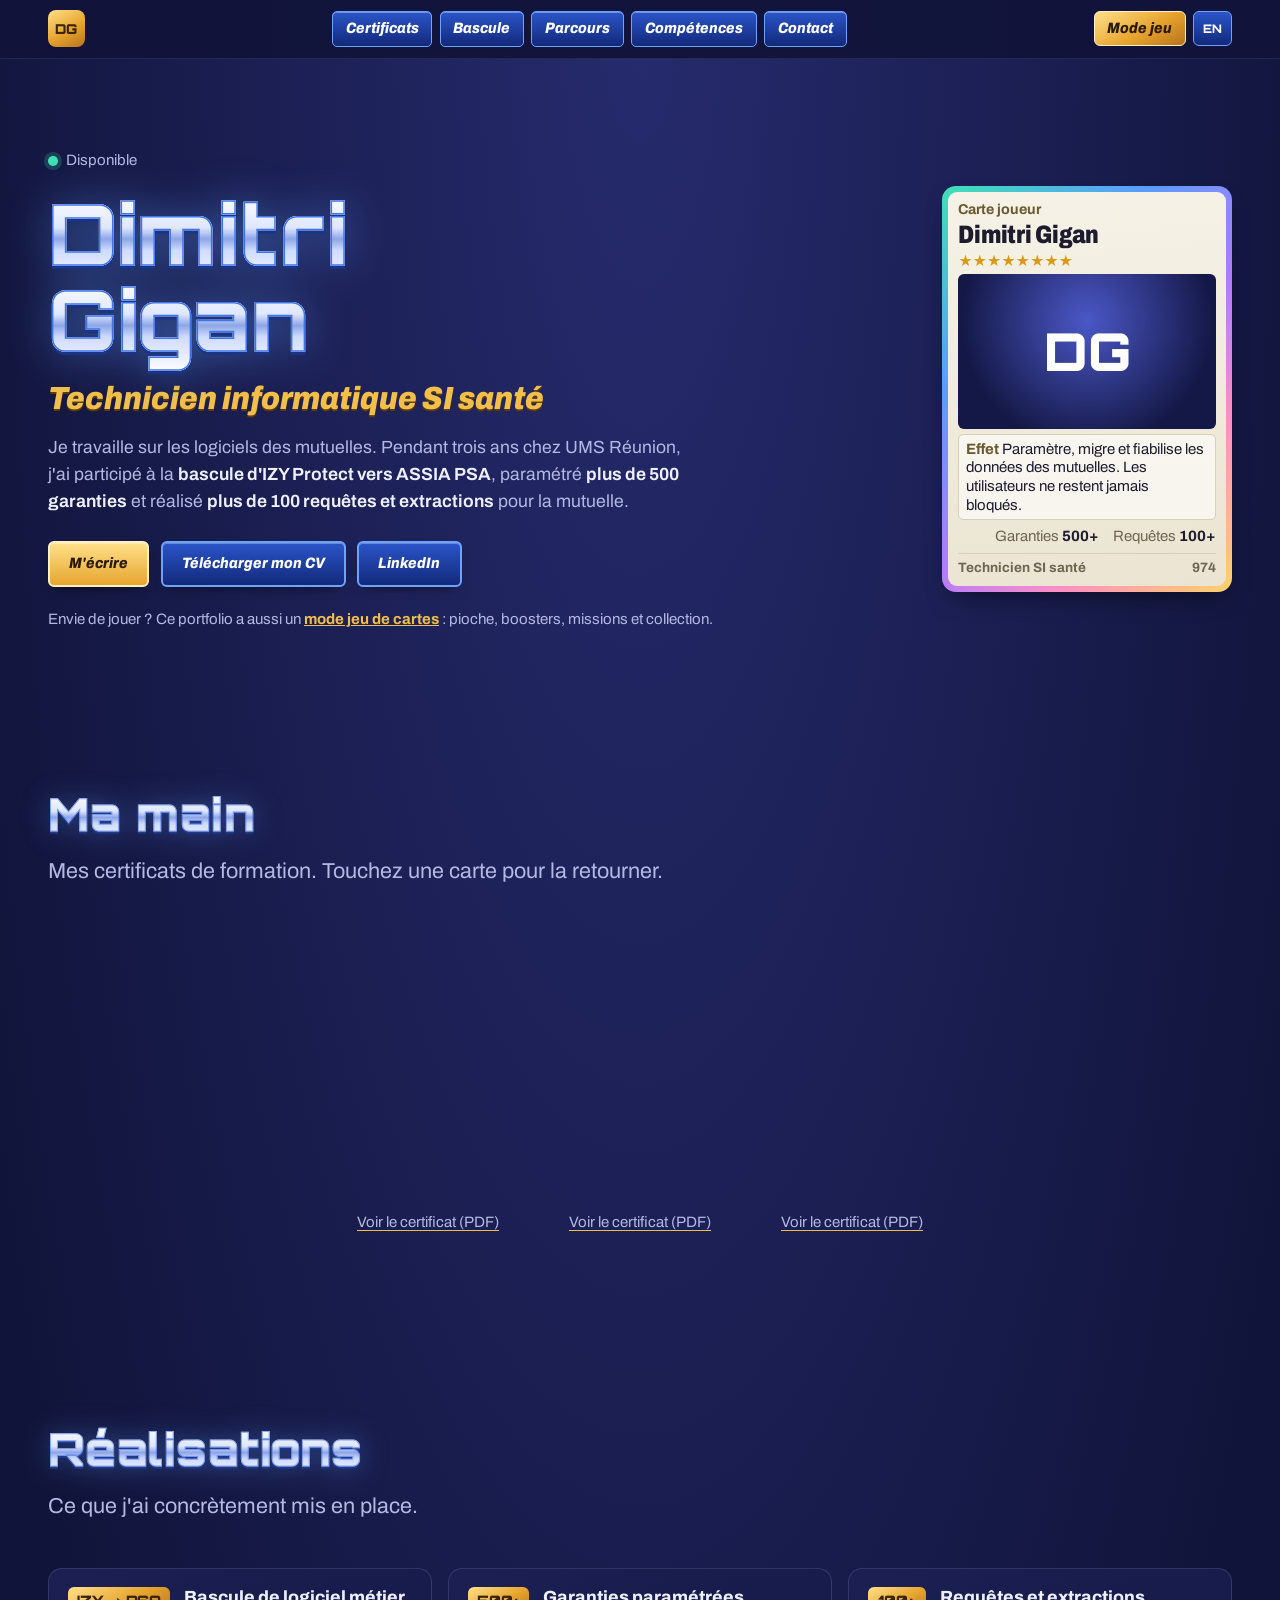
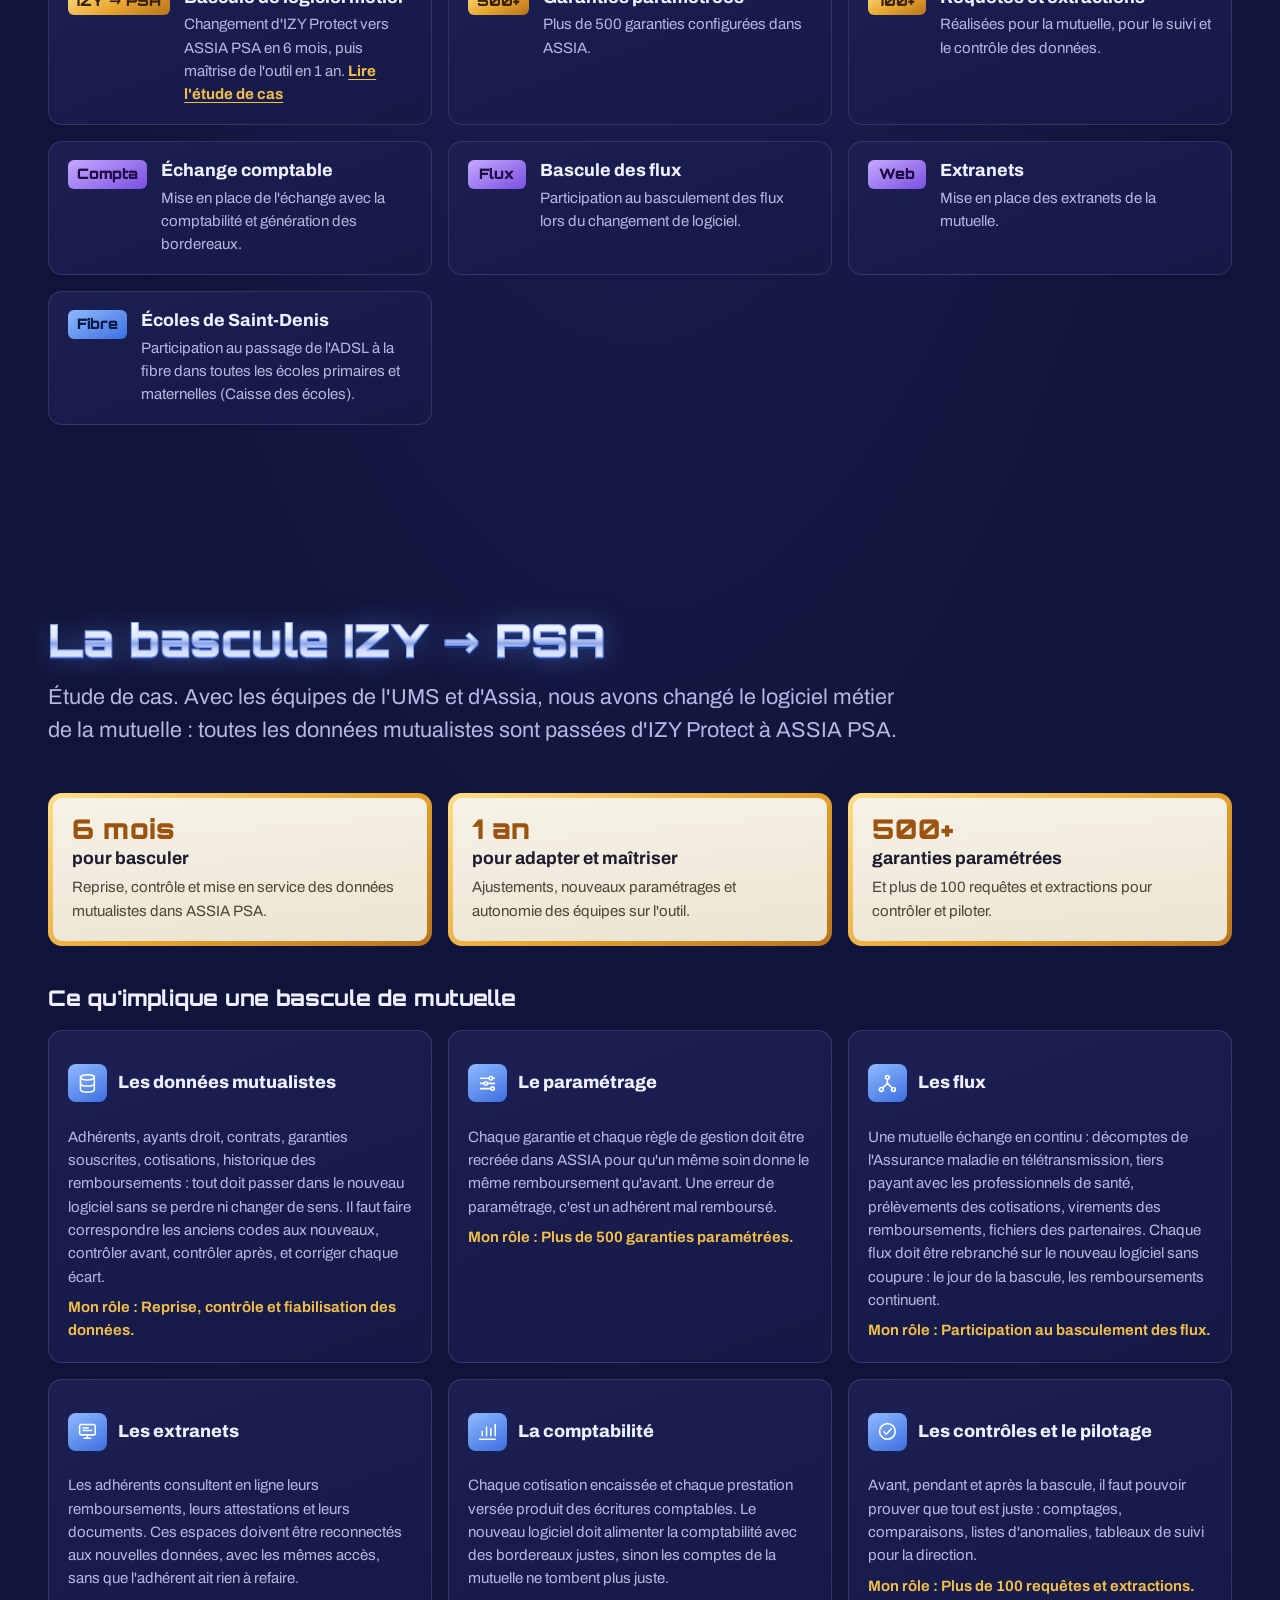
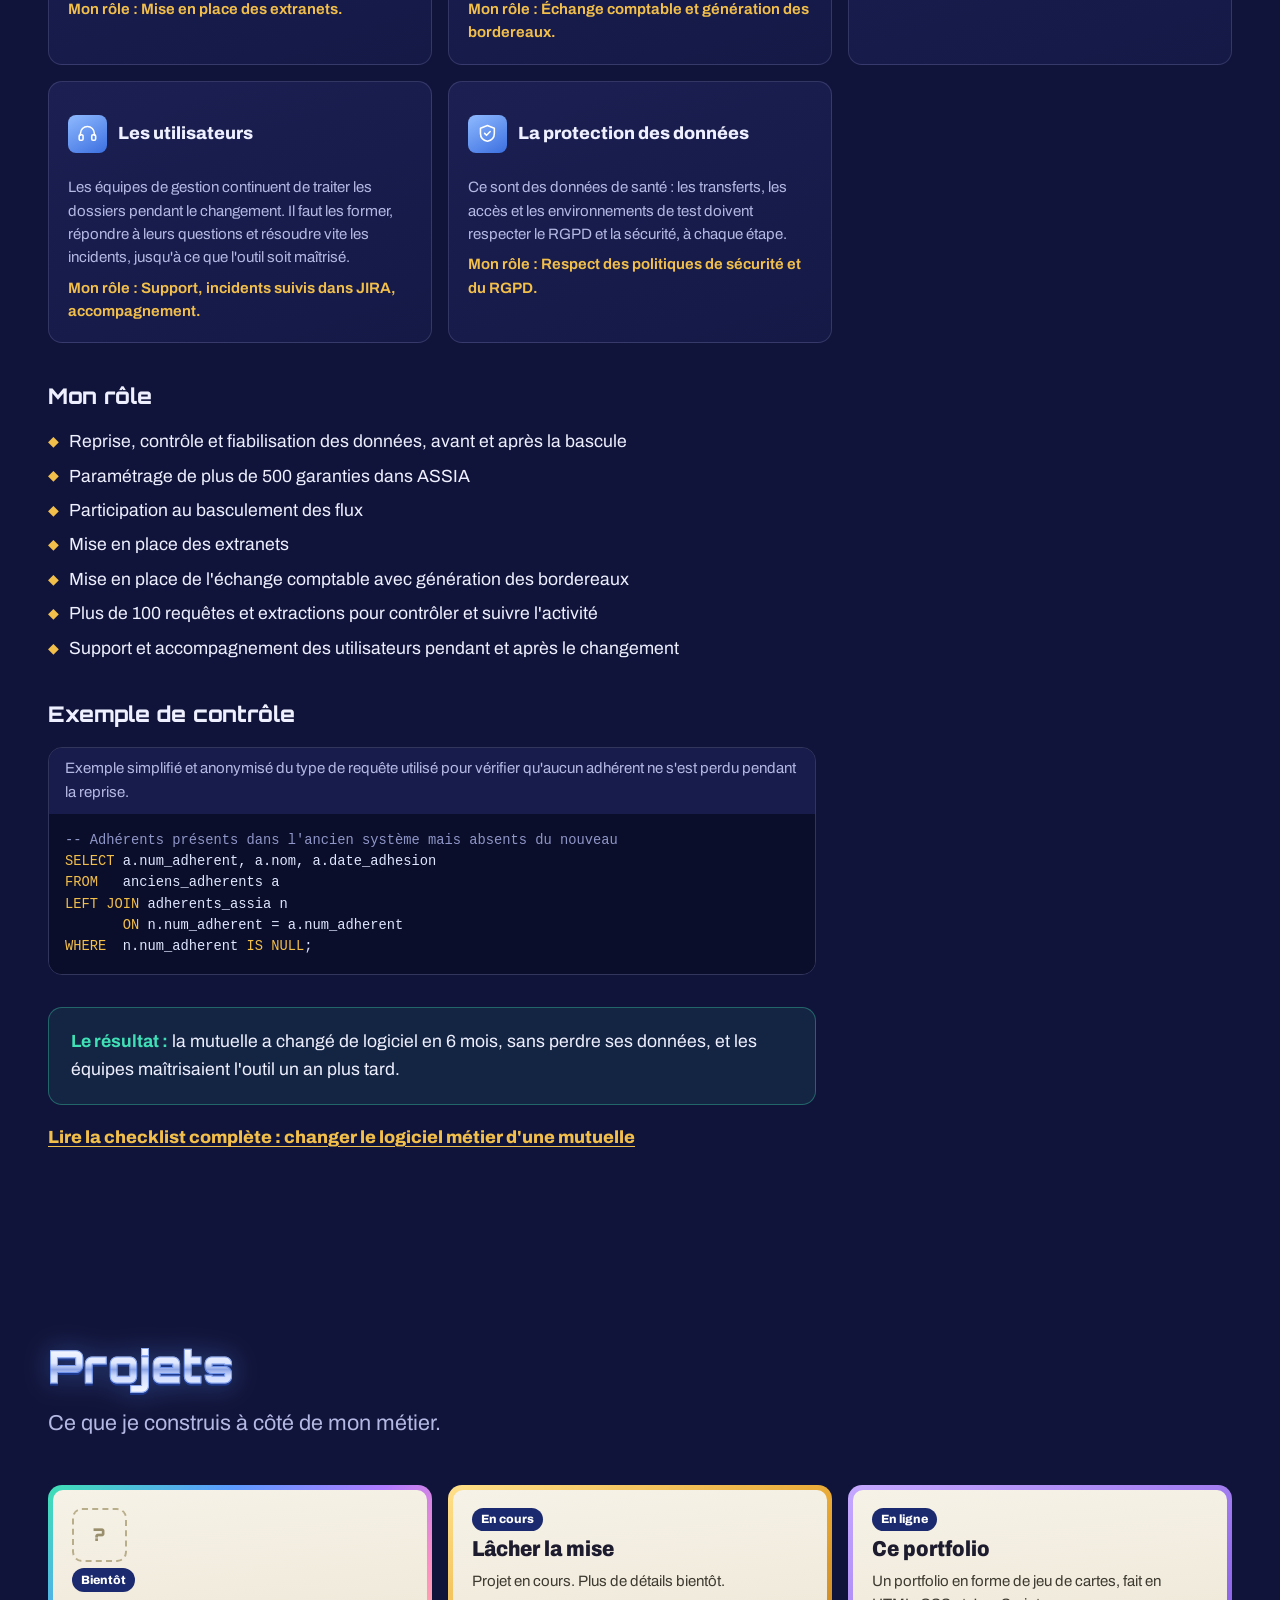
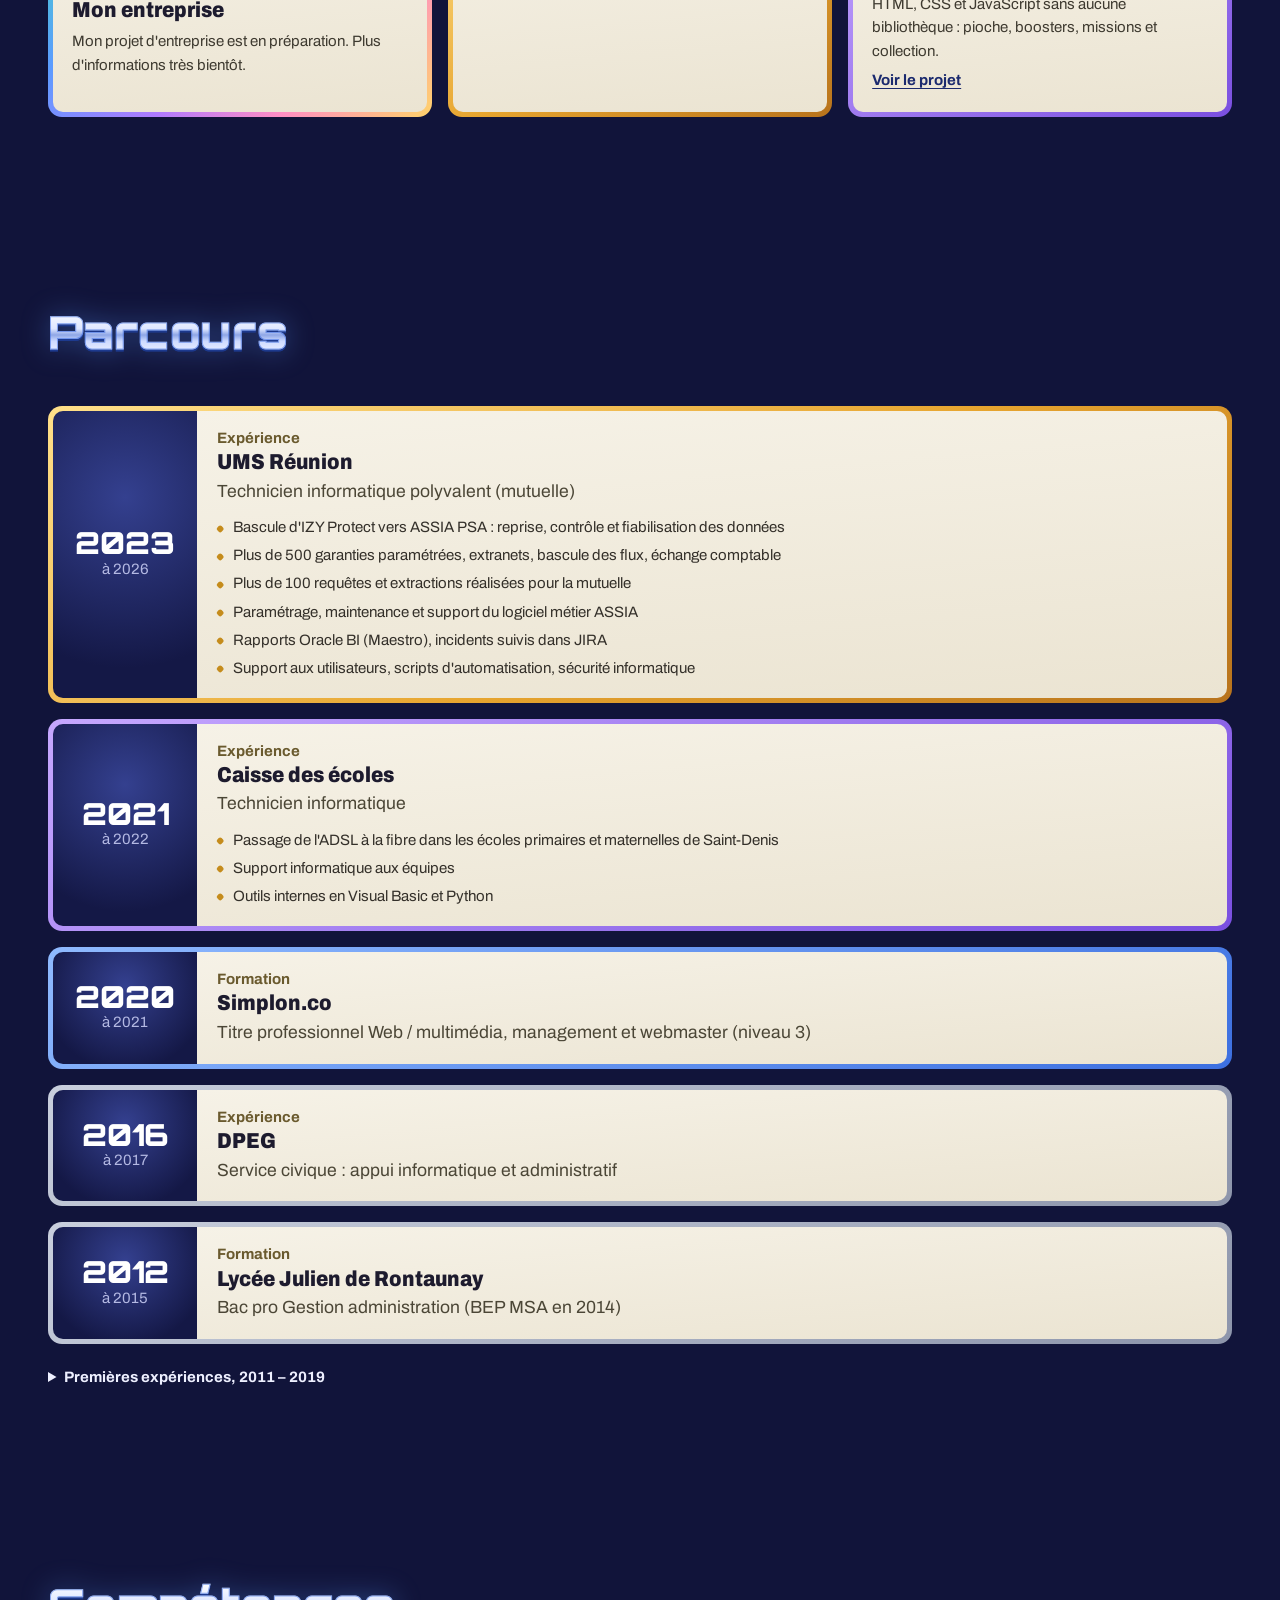
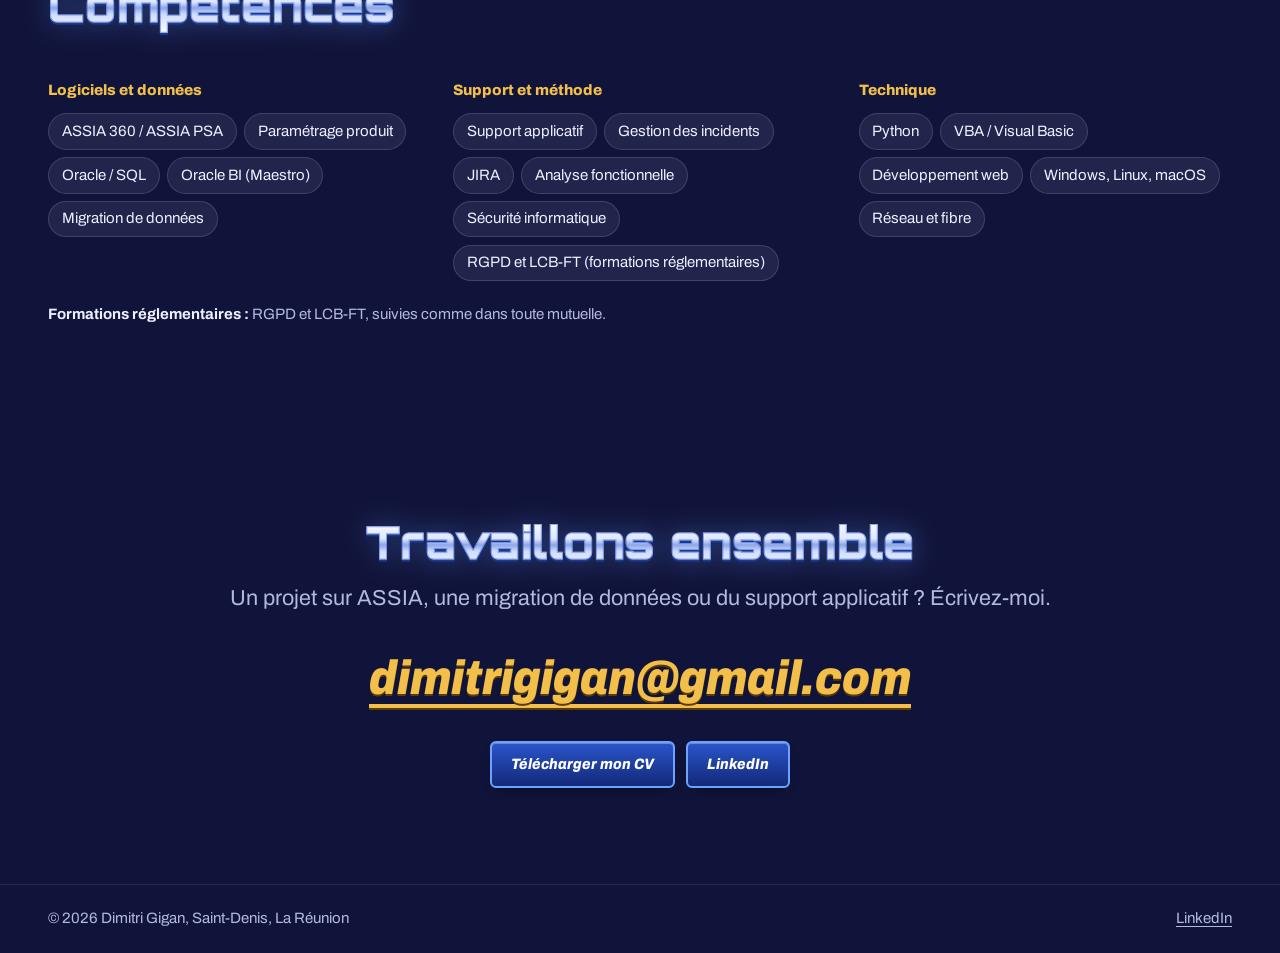
==== commit 8f0738b8: "Article checklist bascule logiciel mutuelle + statistiques GoatCounter Co-Authored-By: Claude Opus 5" ====
--- a/index.html
+++ b/index.html
@@ -662,6 +662,9 @@
 .mode { white-space: nowrap; } .mode__c { display: none; }
 @media (max-width: 480px) { .controles { gap: .3rem; } .mode { padding-inline: .6rem; } .mode__l { display: none; } .mode__c { display: inline; } .compteur { padding-inline: .5rem; } }
 @media (max-width: 360px) { .top .wrap { gap: .4rem; } .compteur svg { display: none; } .controles { gap: .25rem; } .langue, .menu, .son { min-width: 2rem; padding-inline: .4rem; } .mode { padding-inline: .45rem; font-size: .74rem; } .mono { width: 2rem; height: 2rem; } }
+.article-lien { margin-top: 1.2rem; }
+.article-lien a { display: inline-block; font-weight: 800; color: var(--or); text-underline-offset: 3px; }
+.article-lien a:hover { color: #fff; }
 </style>
 </head>
 <body class="classique">
@@ -705,7 +708,7 @@
         <p class="pitch" data-html="pitch"></p>
         <div class="btns">
           <a class="btn btn--or" data-lien="mail">M'écrire</a>
-          <a class="btn" data-lien="cv" download>Télécharger mon CV</a>
+          <a class="btn" data-lien="cv" download data-goatcounter-click="cv-telecharge">Télécharger mon CV</a>
           <a class="btn" data-lien="linkedin" target="_blank" rel="noopener">LinkedIn</a>
         </div>
         <p class="indice classique-seul">Envie de jouer ? Ce portfolio a aussi un <button type="button" data-action="mode">mode jeu de cartes</button> : pioche, boosters, missions et collection.</p>
@@ -773,6 +776,7 @@
       </div>
 
       <p class="bilan"><b>Le résultat :</b> la mutuelle a changé de logiciel en 6 mois, sans perdre ses données, et les équipes maîtrisaient l'outil un an plus tard.</p>
+      <p class="article-lien"><a href="articles/changer-logiciel-metier-mutuelle.html">Lire la checklist complète : changer le logiciel métier d'une mutuelle</a></p>
     </div>
   </section>
 
@@ -892,7 +896,7 @@
       <p class="chapeau">Un projet sur ASSIA, une migration de données ou du support applicatif ? Écrivez-moi.</p>
       <a class="mail" data-lien="mail" data-texte="email"></a>
       <div class="btns">
-        <a class="btn" data-lien="cv" download>Télécharger mon CV</a>
+        <a class="btn" data-lien="cv" download data-goatcounter-click="cv-telecharge">Télécharger mon CV</a>
         <a class="btn" data-lien="linkedin" target="_blank" rel="noopener">LinkedIn</a>
       </div>
     </div>
@@ -1346,7 +1350,7 @@
     if (ouverture) return; ouverture = true;
     Son.jouer("dechire"); pack.classList.add("dechire");
     await attendre(600);
-    pack.hidden = true; S.boosters++; sauver(); verifier();
+    pack.hidden = true; S.boosters++; sauver(); verifier(); stat("jeu/booster-ouvert");
     tirage.innerHTML = choisir().map((c, i) => `<button class="carte" type="button" data-rarete="${c.rarete}" data-id="${c.id}" aria-pressed="false" style="--i:${i}" aria-label="Carte face cachée ${i + 1} sur 5. Retourner.">
       <span class="carte__in"><span class="face">${versoDG}</span><span class="face face--dos">${faceDe(parId[c.id])}</span></span></button>`).join("");
     tirage.hidden = false;
@@ -1404,7 +1408,7 @@
       texte.textContent = erreurs === 0 ? "Cinq duels, zéro erreur. On travaille ensemble ?" : `Cinq duels gagnés, ${erreurs} erreur${erreurs > 1 ? "s" : ""}. On en parle ?`;
       retour.innerHTML = `Écrivez-moi : <a href="mailto:${esc(id.email)}">${esc(id.email)}</a>`;
       choix.replaceChildren(); suivante.textContent = "Rejouer"; suivante.hidden = false; enCours = false;
-      gagner("duel"); if (erreurs === 0) gagner("sansfaute");
+      gagner("duel"); if (erreurs === 0) gagner("sansfaute"); stat("jeu/duels-termines");
       return;
     }
     enCours = true; pv.hidden = false; setPv(100);
@@ -1490,6 +1494,7 @@
 
   /* ---------- Partager son score ---------- */
   async function partager() {
+    stat("jeu/partage");
     const url = location.origin + location.pathname;
     const txt = `J'ai trouvé ${S.trouvees.size}/${TOTAL} cartes et ${S.trophees.size}/${C.trophees.length} trophées sur le portfolio-jeu de Dimitri Gigan. À toi de jouer !`;
     if (navigator.share) { try { await navigator.share({ title: "Portfolio de Dimitri Gigan", text: txt, url }); return; } catch (e) { if (e.name === "AbortError") return; } }
@@ -1560,7 +1565,7 @@
     let t = `<p>${esc(c.effet)}</p>`;
     if (c.sorte === "cert") t = `<p>${esc(c.detail)}</p><p style="color:var(--or)">${esc(c.meta)}</p>${c.fichier ? `<p><a class="btn btn--or" href="${esc(c.fichier)}" target="_blank" rel="noopener">Voir le certificat (PDF)</a></p>` : ""}`;
     if (c.sorte === "parcours") t = `<p>${esc(c.role)}</p>${c.points.length ? `<ul>${c.points.map(x => `<li>${esc(x)}</li>`).join("")}</ul>` : ""}`;
-    if (c.sorte === "secret") { t = `<p>${esc(C.carteSecrete.message)}</p><div class="btns"><a class="btn btn--or" href="mailto:${esc(id.email)}">M'écrire</a><a class="btn" href="${esc(id.cv)}" download>Télécharger mon CV</a></div>`; Son.jouer("secrete"); setTimeout(() => gagner("complet"), 600); }
+    if (c.sorte === "secret") { t = `<p>${esc(C.carteSecrete.message)}</p><div class="btns"><a class="btn btn--or" href="mailto:${esc(id.email)}">M'écrire</a><a class="btn" href="${esc(id.cv)}" download data-goatcounter-click="cv-telecharge">Télécharger mon CV</a></div>`; Son.jouer("secrete"); setTimeout(() => gagner("complet"), 600); stat("jeu/carte-secrete"); }
     $(".vue__texte").innerHTML = t;
     vue.showModal();
   }
@@ -1575,6 +1580,8 @@
   }
   son(!!S.son);
   // Mode classique par défaut ; le choix du visiteur est retenu
+  // Statistiques de visite (GoatCounter, sans cookies) : événements du jeu
+  function stat(chemin) { try { window.goatcounter && window.goatcounter.count && window.goatcounter.count({ path: chemin, title: chemin, event: true }); } catch (e) {} }
   function mode(classique) {
     S.mode = classique ? "classique" : "jeu"; sauver();
     document.body.classList.toggle("classique", classique);
@@ -1587,7 +1594,7 @@
   const actions = {
     son: () => { son(!S.son); if (S.son) Son.jouer("bravo"); },
     mode: () => {
-      const versJeu = S.mode !== "jeu";
+      const versJeu = S.mode !== "jeu"; if (versJeu) stat("jeu/mode-jeu-active");
       mode(!versJeu);
       notifier(versJeu ? "Mode jeu activé. <b>Bonne partie !</b>" : "Mode classique : tout le parcours en liste.");
     },
@@ -1610,5 +1617,6 @@
   album(); compteur(false); trophees(); afficherScore(); charger(0); verifier(true);
 })();
 </script>
+<script data-goatcounter="https://dimitrigigan.goatcounter.com/count" async src="https://gc.zgo.at/count.js"></script>
 </body>
 </html>
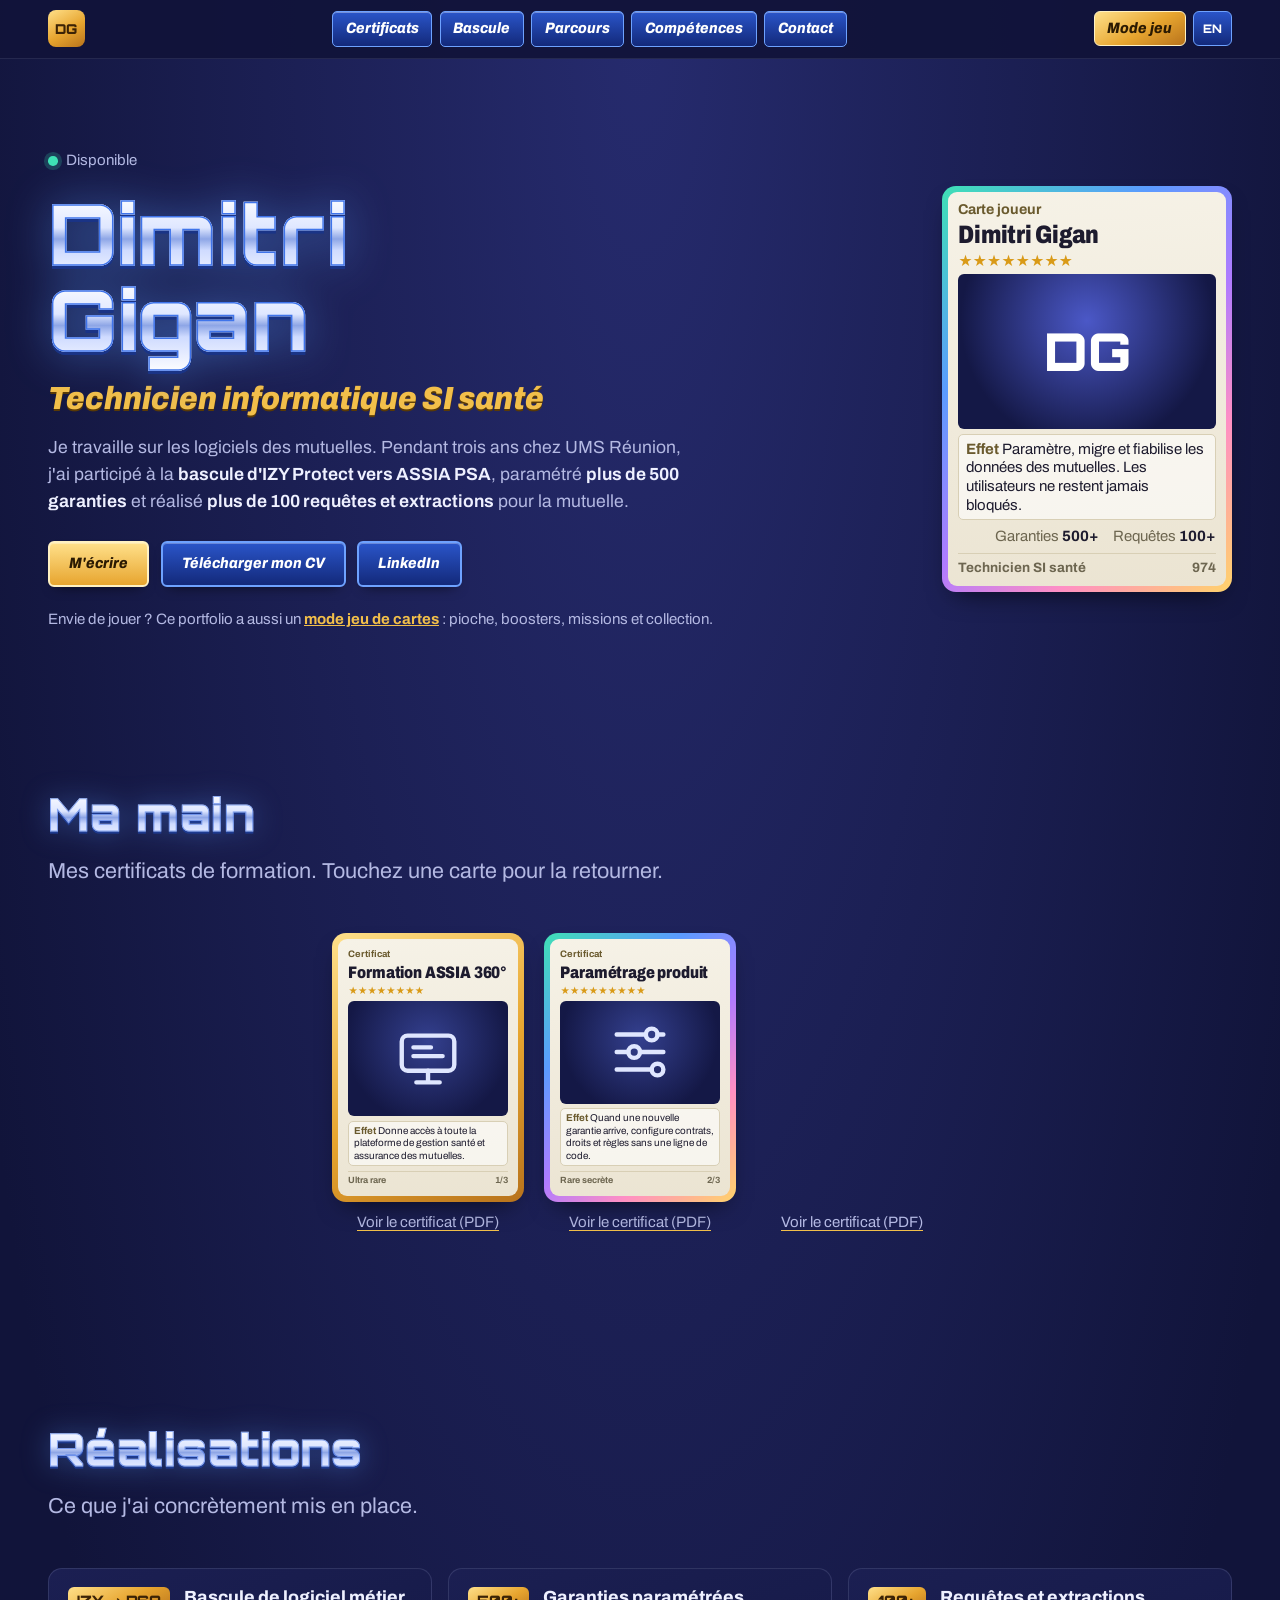
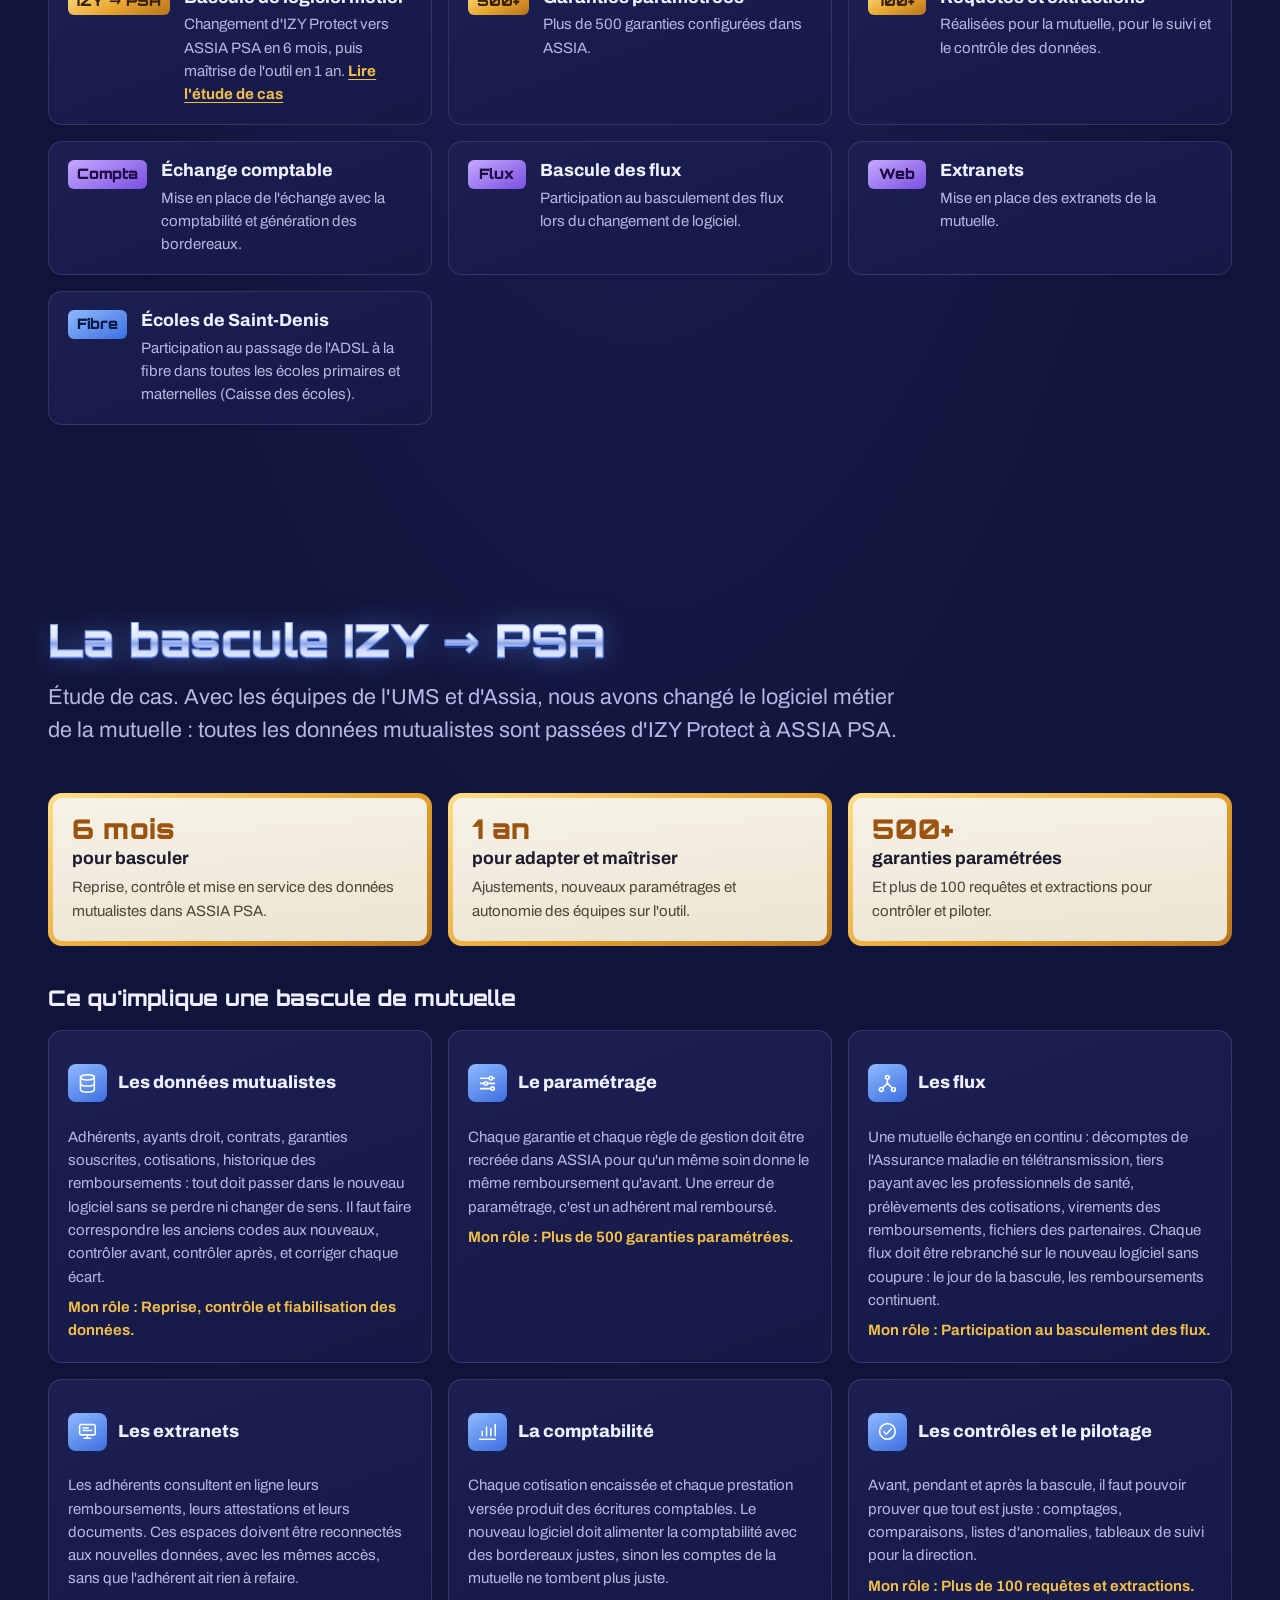
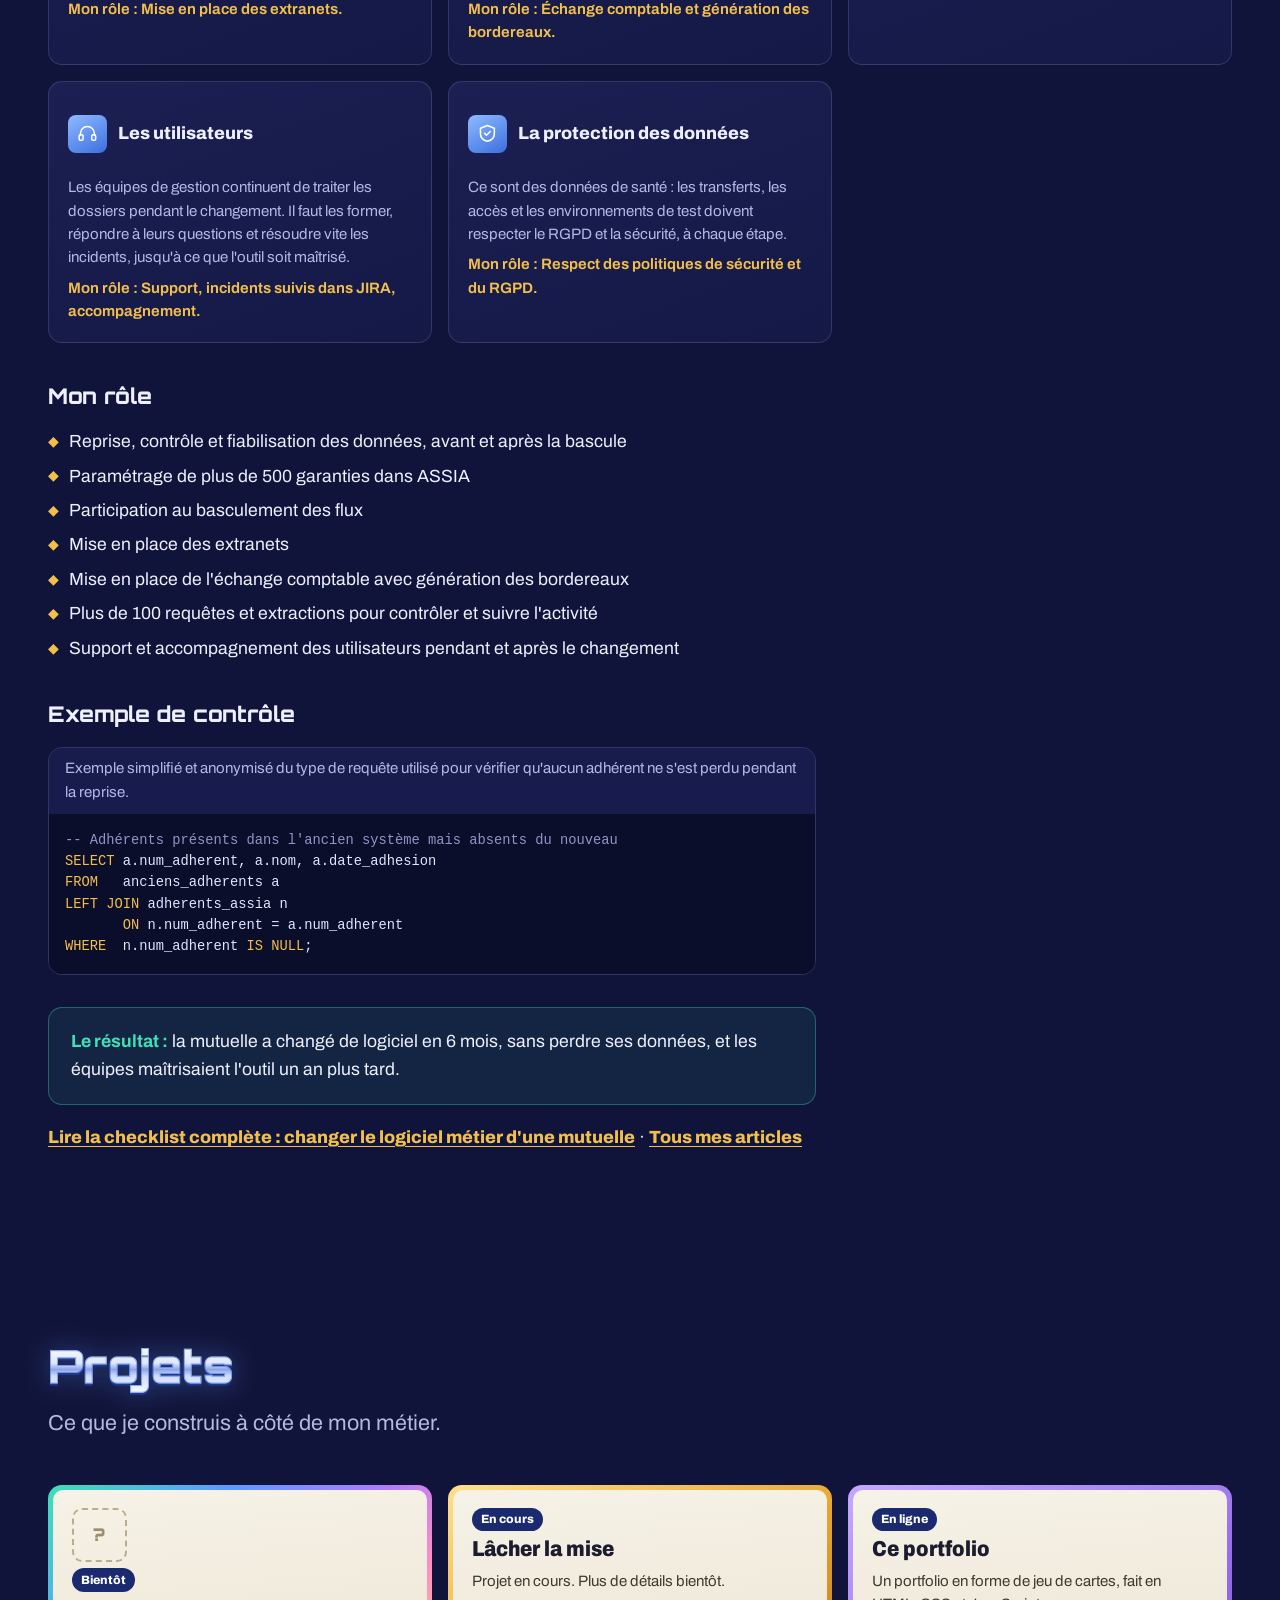
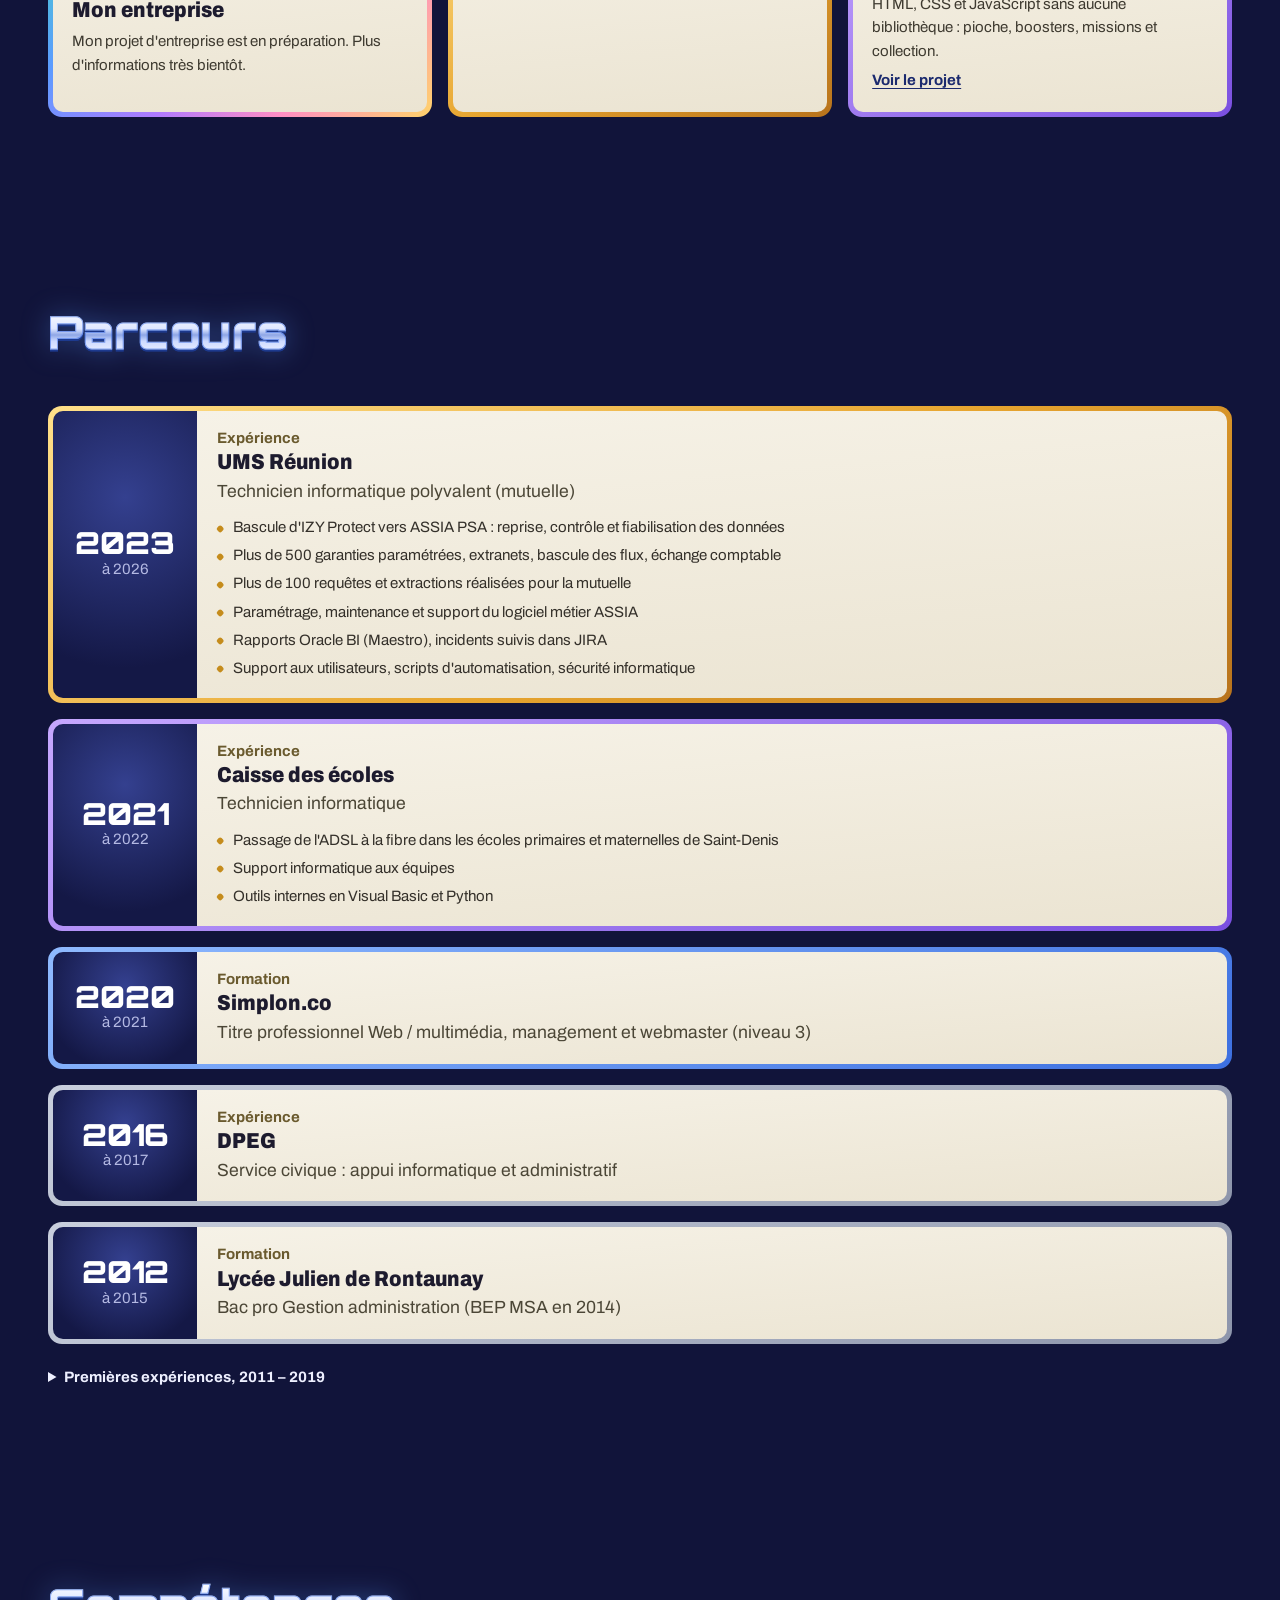
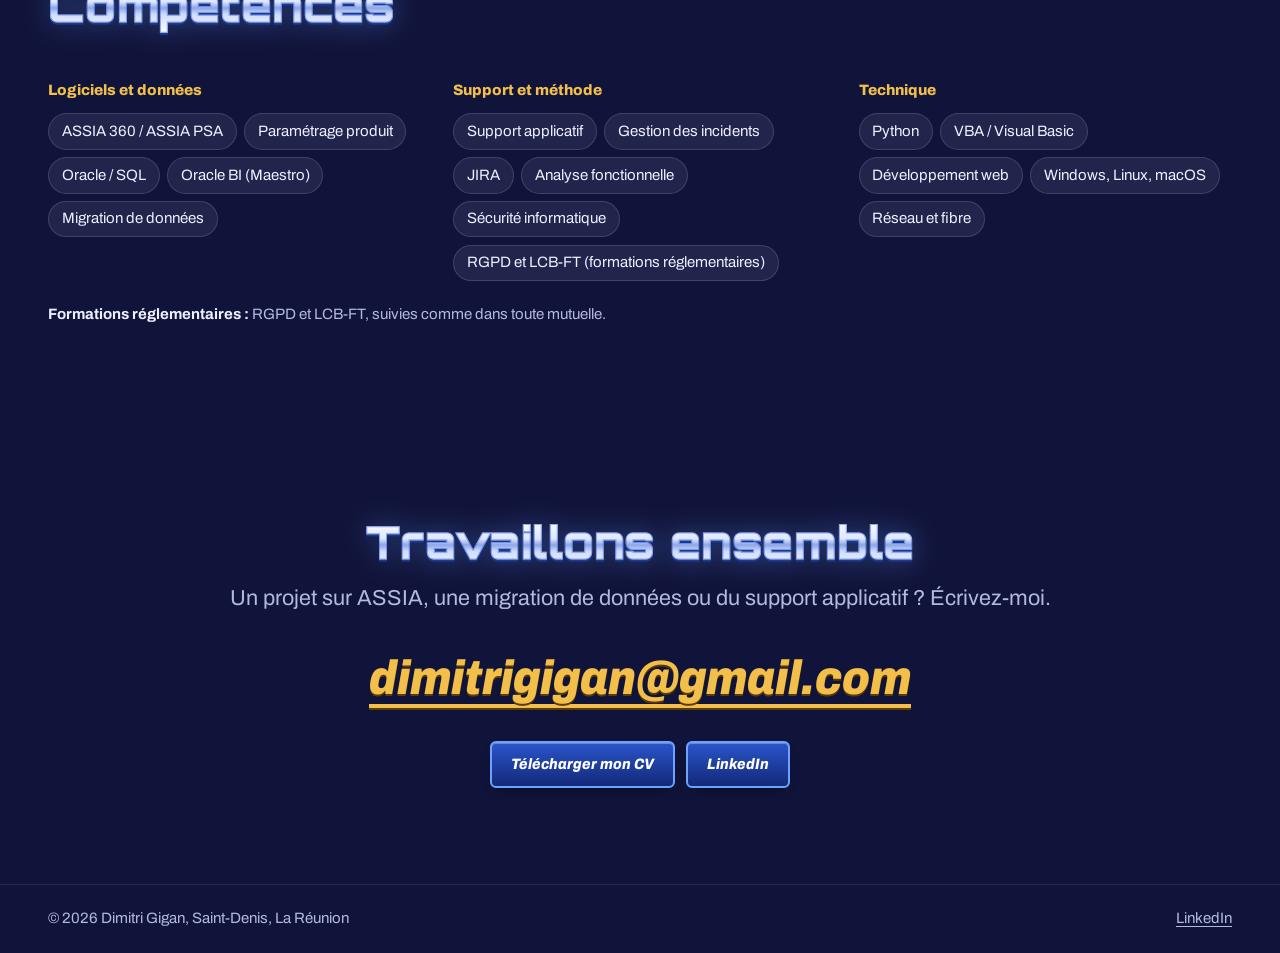
==== commit ad5d48de: "Trois nouveaux articles et page Articles Co-Authored-By: Claude Opus 5.5 <noreply@anthropic.com> Cla" ====
--- a/index.html
+++ b/index.html
@@ -776,7 +776,7 @@
       </div>
 
       <p class="bilan"><b>Le résultat :</b> la mutuelle a changé de logiciel en 6 mois, sans perdre ses données, et les équipes maîtrisaient l'outil un an plus tard.</p>
-      <p class="article-lien"><a href="articles/changer-logiciel-metier-mutuelle.html">Lire la checklist complète : changer le logiciel métier d'une mutuelle</a></p>
+      <p class="article-lien"><a href="articles/changer-logiciel-metier-mutuelle.html">Lire la checklist complète : changer le logiciel métier d'une mutuelle</a> · <a href="articles/">Tous mes articles</a></p>
     </div>
   </section>
 
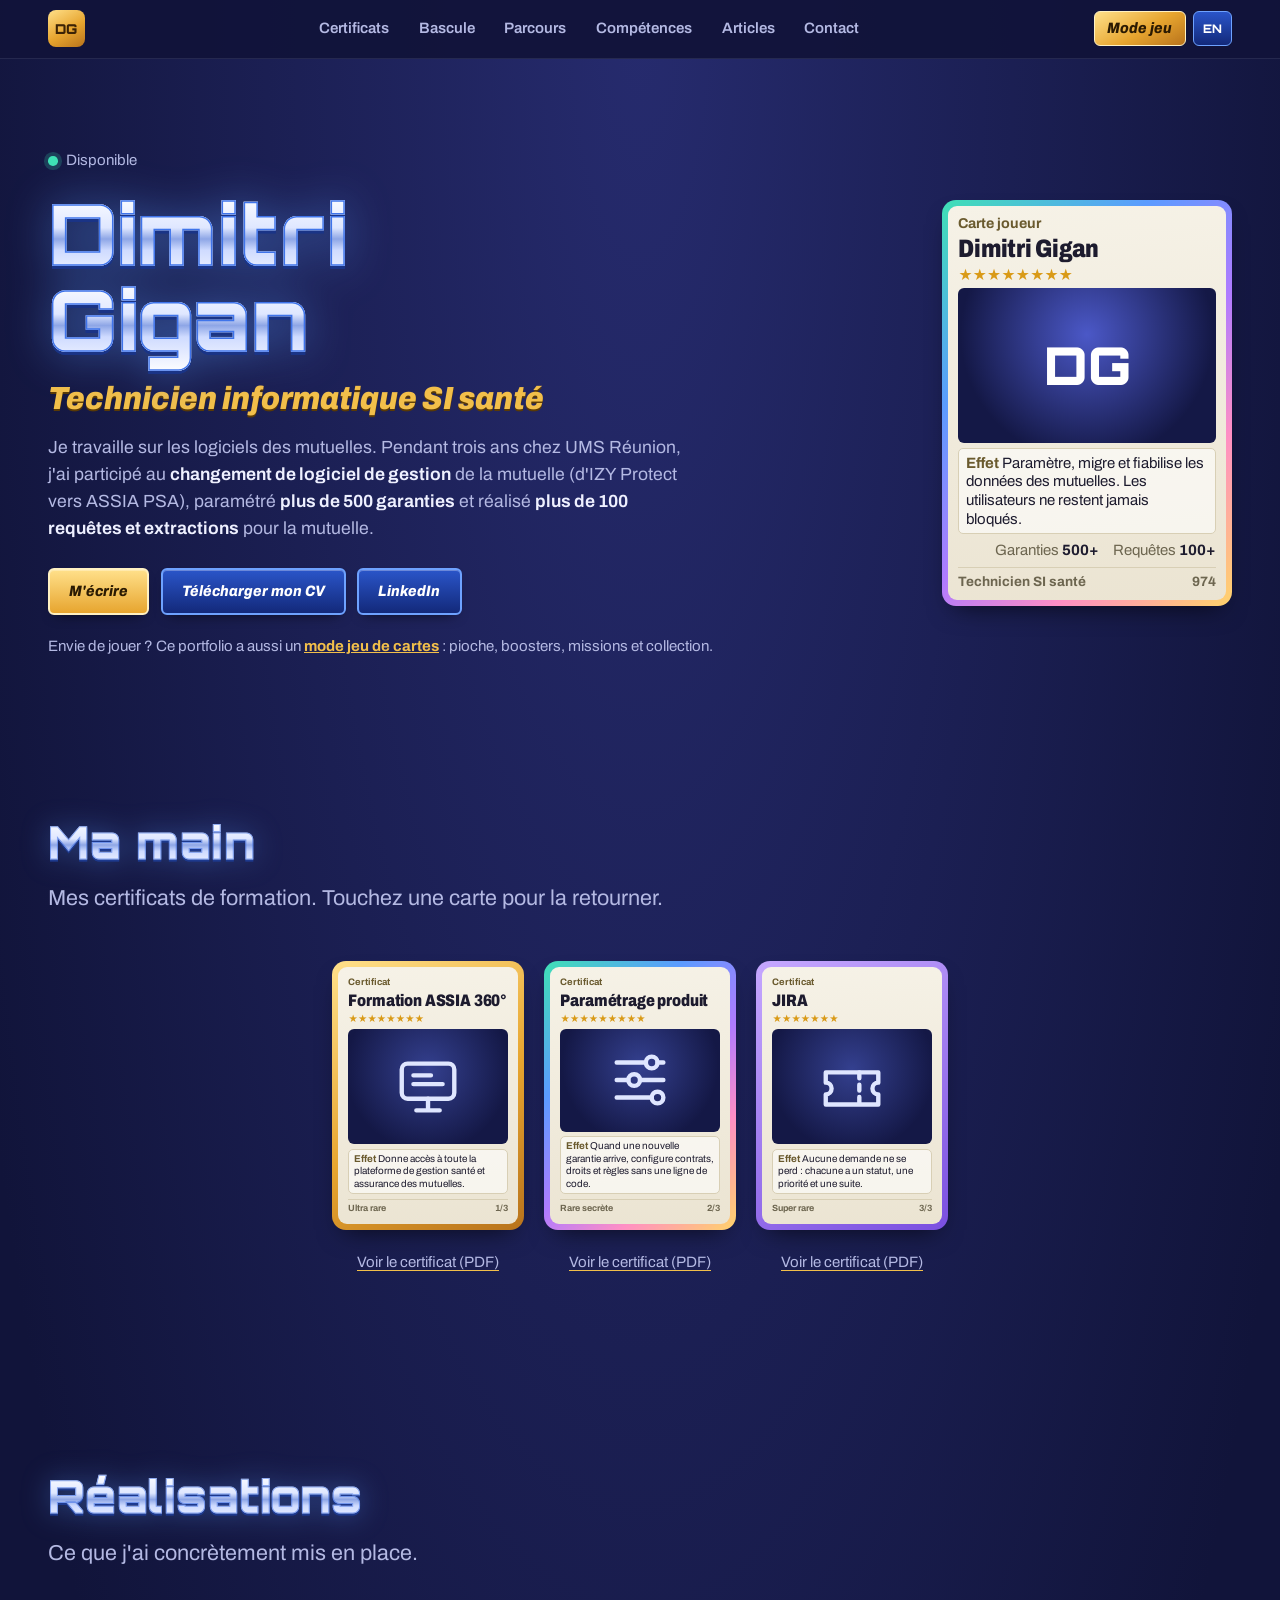
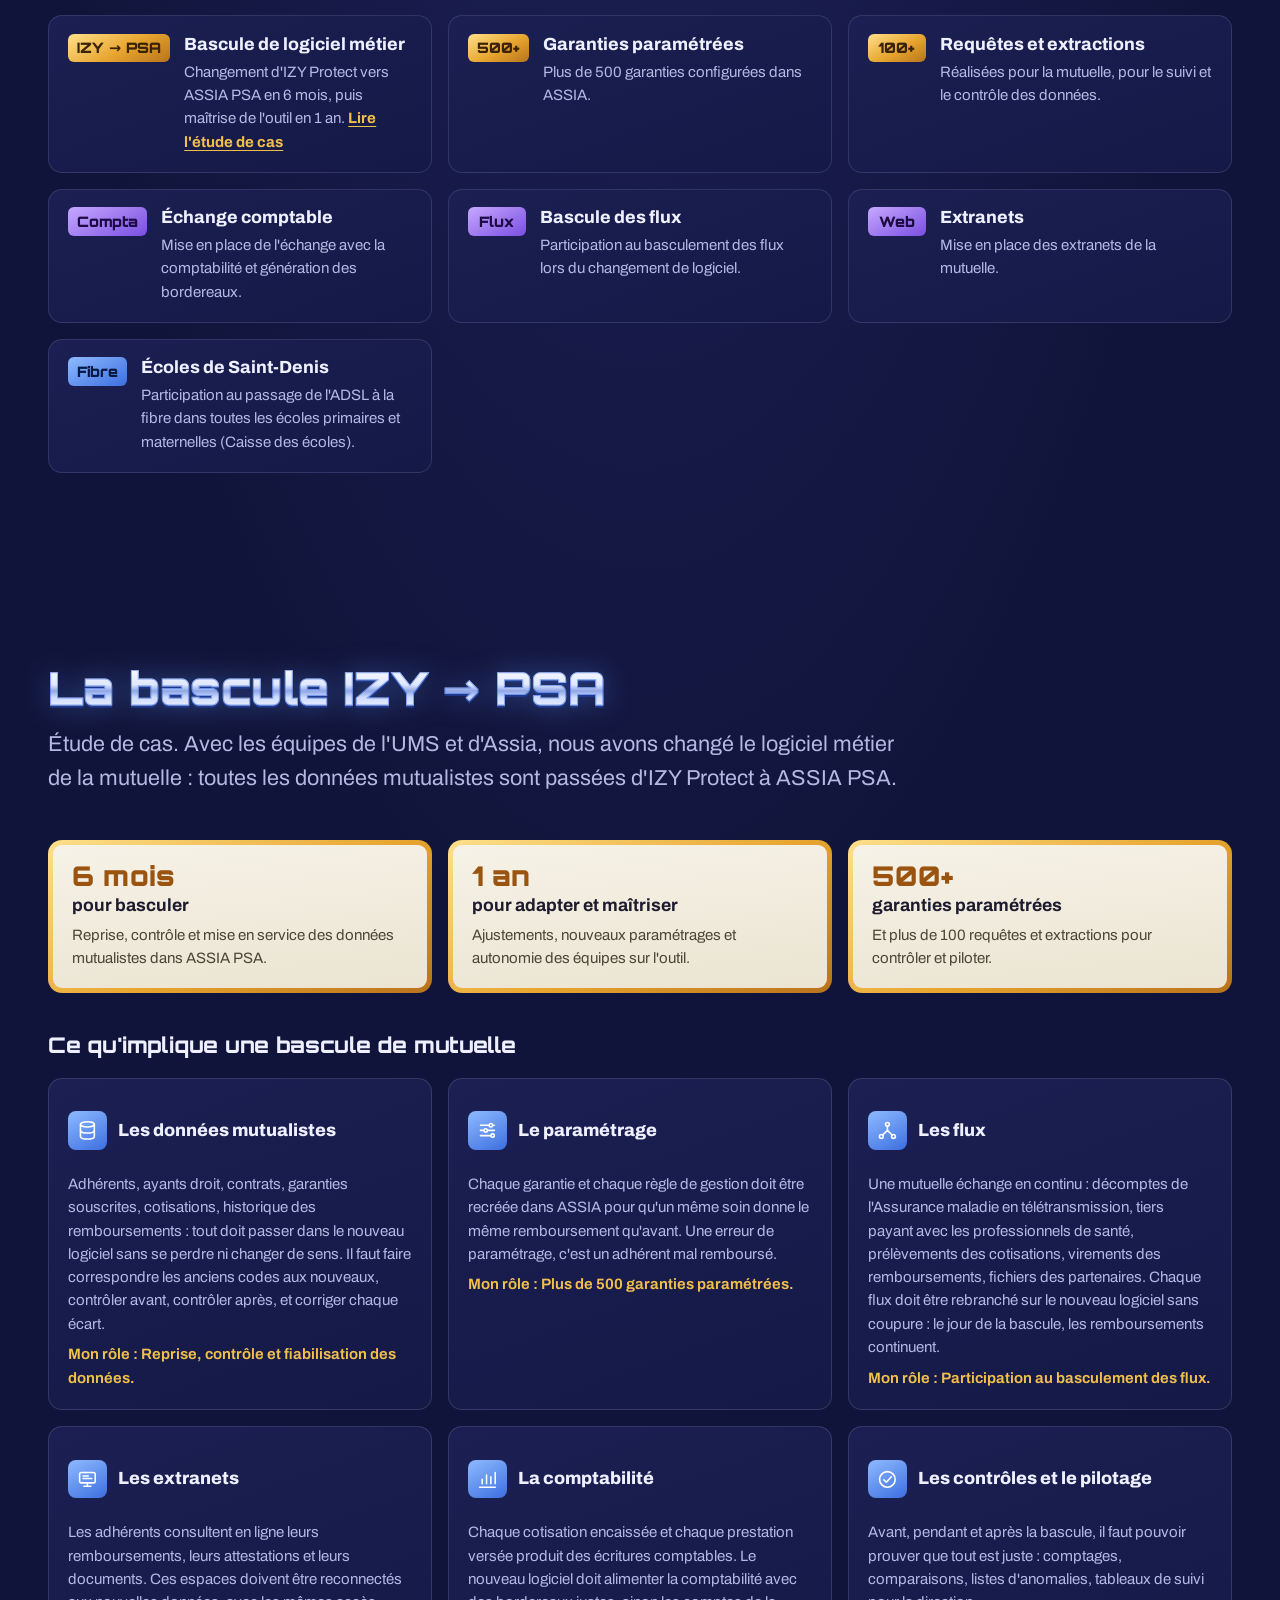
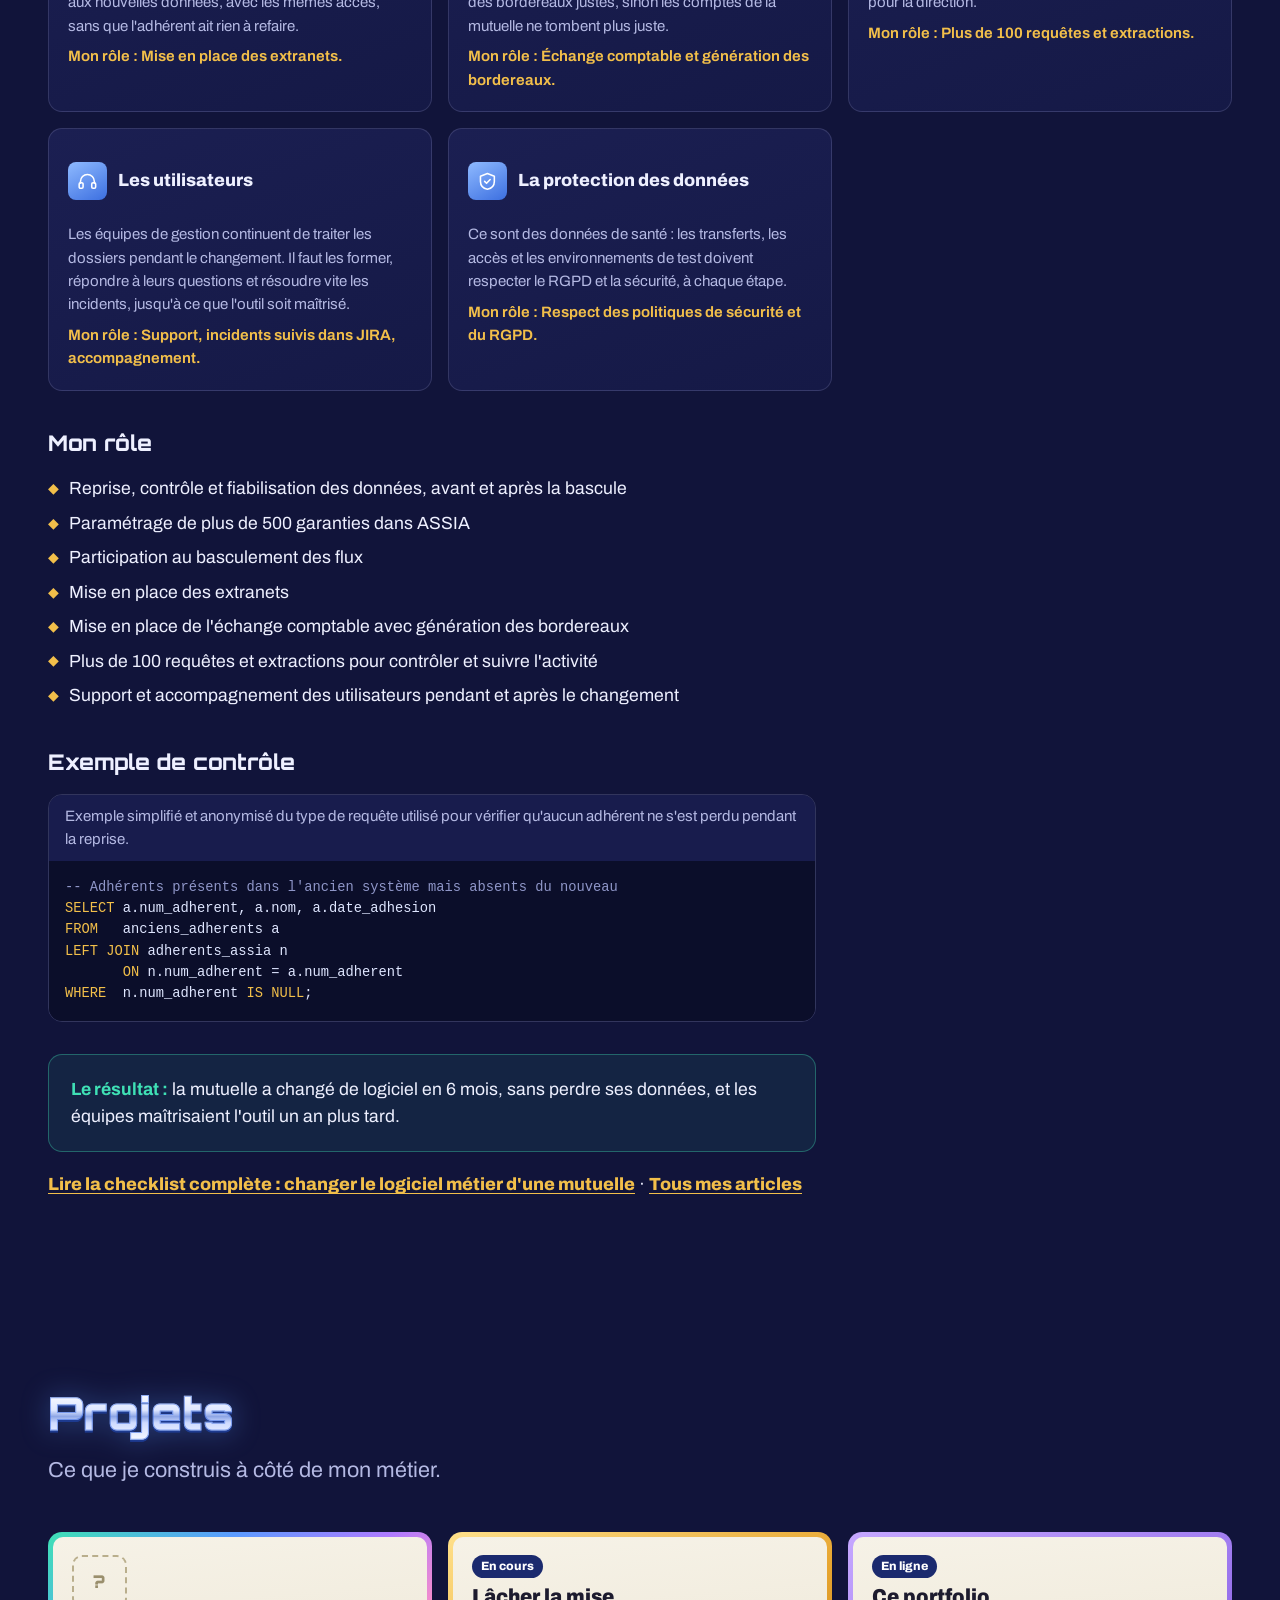
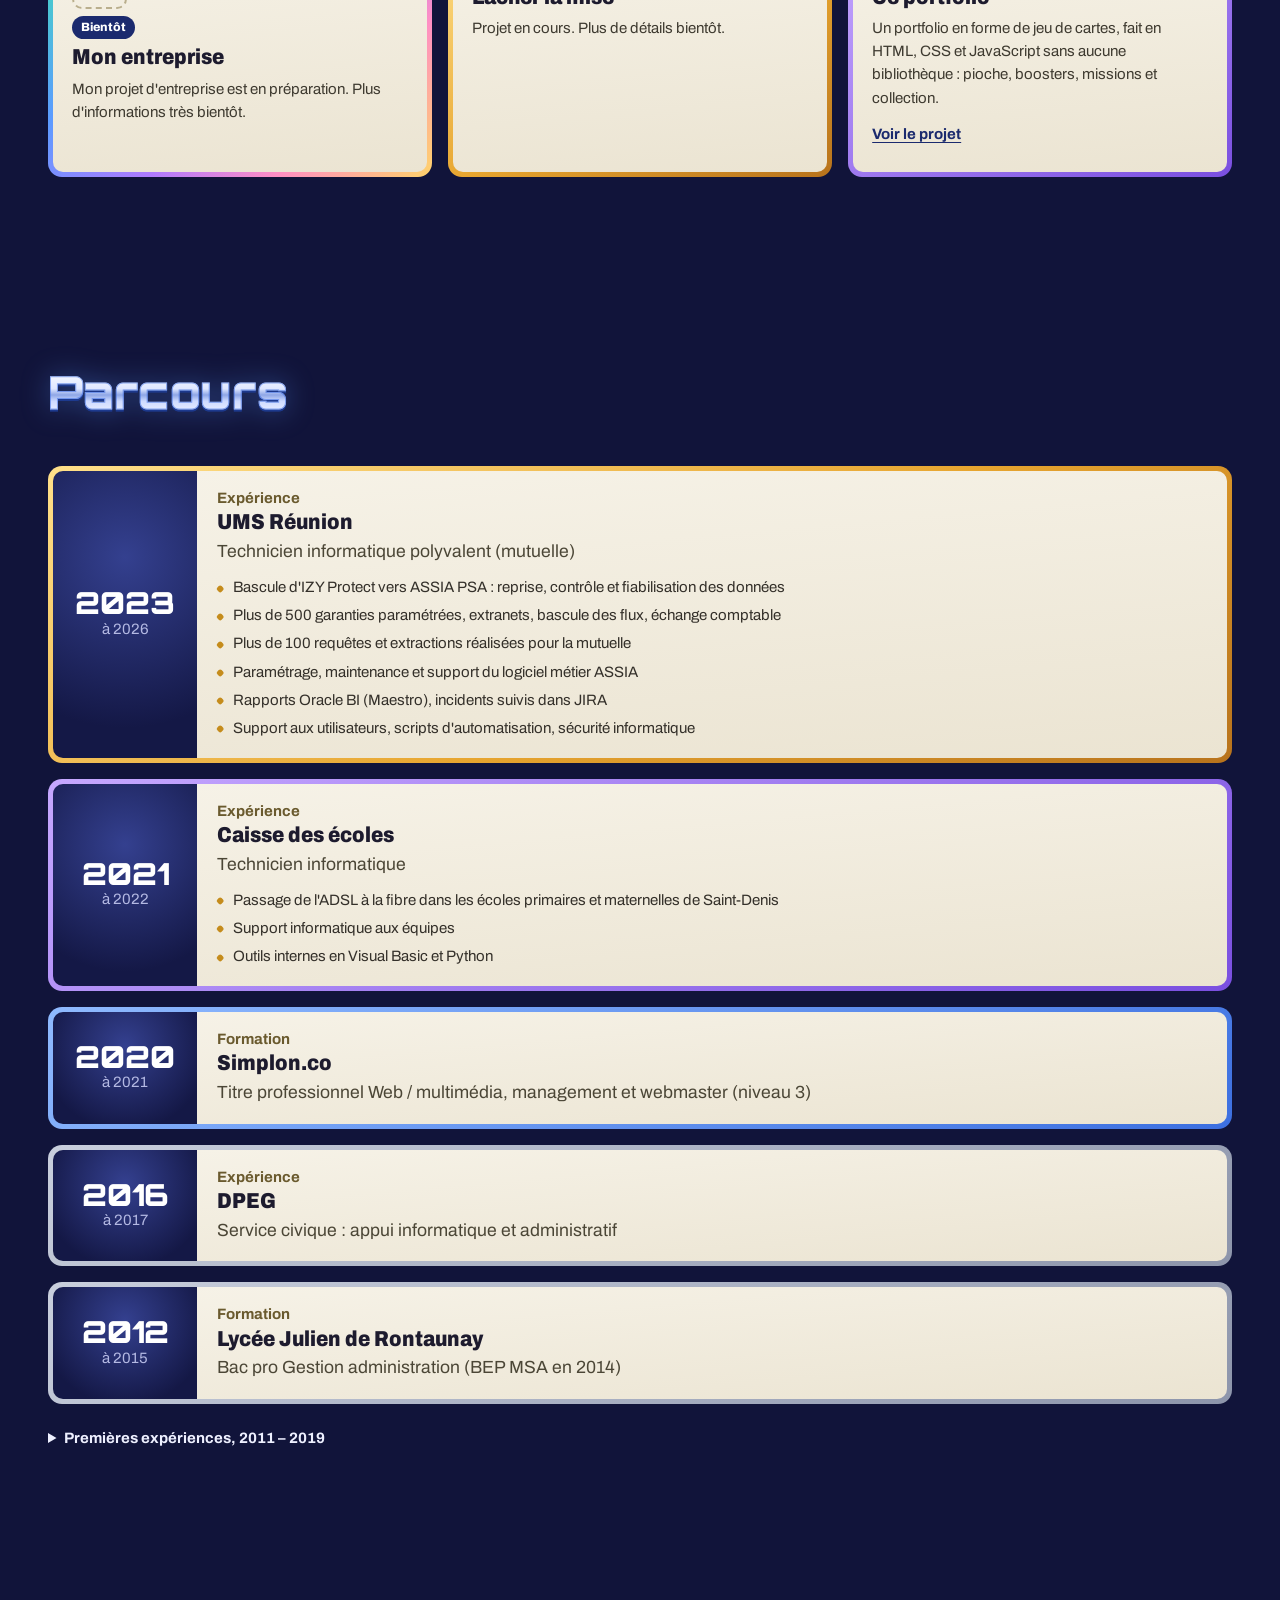
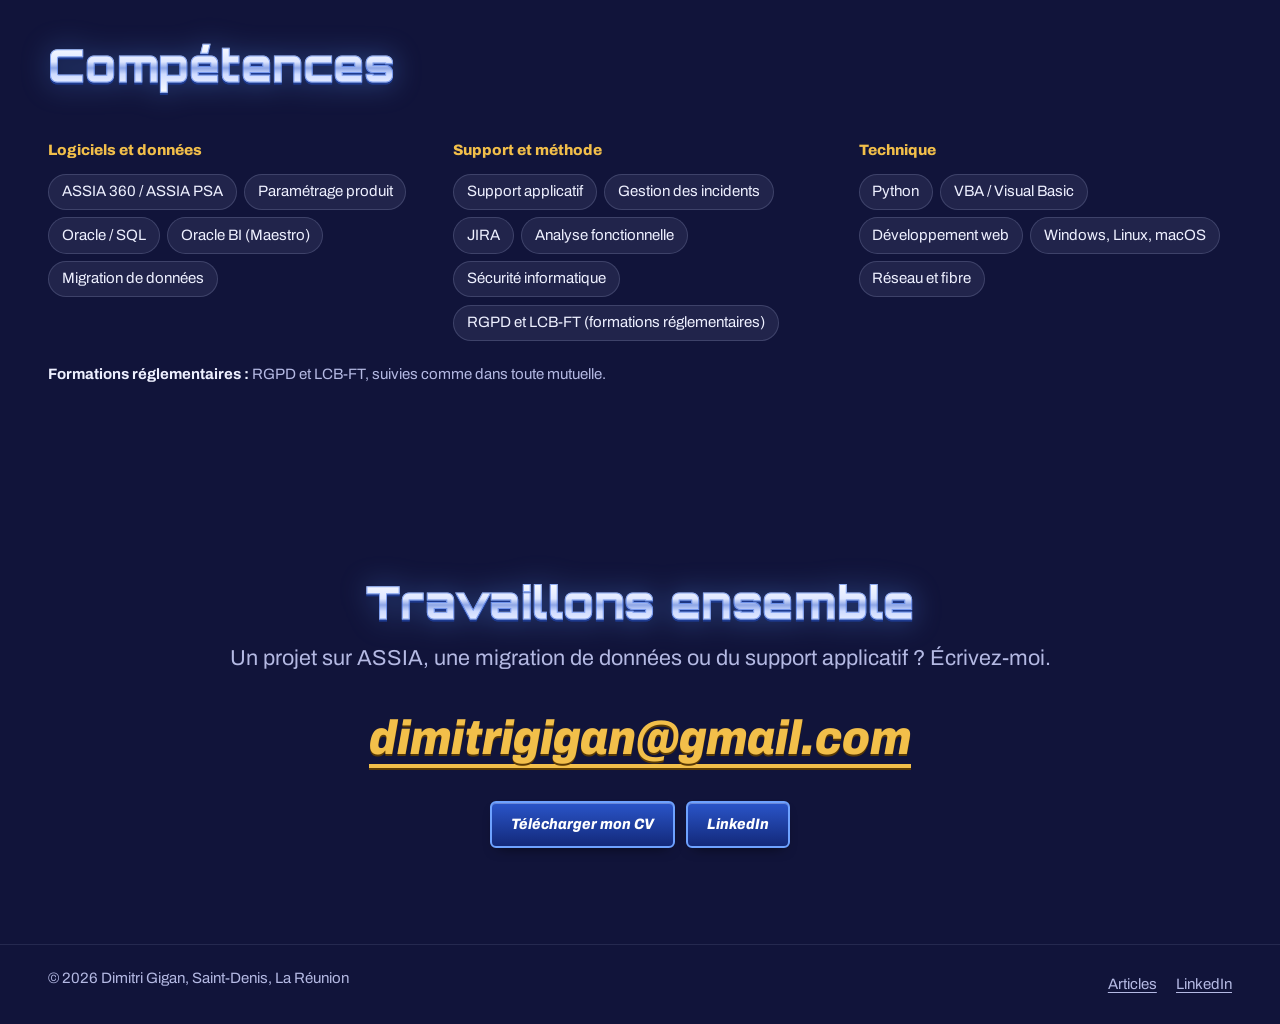
==== commit 65af78ba: "Corrections de l'audit : articles dans le menu, menu allégé, liens PDF accessibles Co-Authored-By: C" ====
--- a/index.html
+++ b/index.html
@@ -122,12 +122,11 @@
 }
 .top nav { display: flex; gap: .45rem; font-size: var(--t-1); }
 .top nav a {
-  text-decoration: none; color: #fff; font-weight: 800; font-style: italic; font-stretch: 90%;
-  padding: .32rem .8rem; border-radius: 5px;
-  background: linear-gradient(180deg, #2a55c9, #13297a);
-  border: 1.5px solid #6ea2ff; box-shadow: inset 0 1px 0 rgb(255 255 255 / .35);
-}
-.top nav a:hover { background: linear-gradient(180deg, #3b6ff0, #1a3596); }
+  text-decoration: none; color: var(--doux); font-weight: 600;
+  padding: .45rem .7rem; border-radius: 6px;
+  text-decoration-line: underline; text-decoration-color: transparent; text-decoration-thickness: 2px; text-underline-offset: 6px;
+}
+.top nav a:hover { color: #fff; text-decoration-color: var(--or); }
 
 /* ---------- Boutons ---------- */
 .btns { display: flex; flex-wrap: wrap; gap: .7rem; }
@@ -276,7 +275,11 @@
 }
 .main-cartes .carte { animation: arrive .6s cubic-bezier(.2, .8, .2, 1) both; animation-delay: calc(var(--i) * 80ms); }
 .main-cartes > div { display: grid; justify-items: center; align-content: start; gap: .55rem; }
-.lien-pdf { font-size: var(--t-1); color: var(--doux); text-decoration-color: var(--or); }
+.lien-pdf { display: inline-block; min-height: 24px; padding: .55rem .2rem .45rem; margin-top: .25rem; font-size: var(--t-1); color: var(--doux); text-decoration-color: var(--or); }
+.lien-projet { display: inline-block; padding: .4rem 0; }
+.vh { position: absolute !important; width: 1px; height: 1px; padding: 0; margin: -1px; overflow: hidden; clip: rect(0 0 0 0); white-space: nowrap; border: 0; }
+.pied-liens { display: flex; gap: 1.2rem; margin: 0; }
+.pied-liens a { display: inline-block; padding: .35rem 0; }
 .lien-pdf:hover { color: var(--encre); }
 .astuce { margin-top: 1.25rem; text-align: center; color: var(--doux); font-size: var(--t-1); }
 @media (max-width: 700px) {
@@ -678,6 +681,7 @@
       <a href="#bascule">Bascule</a>
       <a href="#parcours">Parcours</a>
       <a href="#competences">Compétences</a>
+      <a href="articles/">Articles</a>
       <a class="jeu-seul" href="#jeu">Mission</a>
       <a class="jeu-seul" href="#collection">Collection</a>
       <a href="#contact">Contact</a>
@@ -709,7 +713,7 @@
         <div class="btns">
           <a class="btn btn--or" data-lien="mail">M'écrire</a>
           <a class="btn" data-lien="cv" download data-goatcounter-click="cv-telecharge">Télécharger mon CV</a>
-          <a class="btn" data-lien="linkedin" target="_blank" rel="noopener">LinkedIn</a>
+          <a class="btn" data-lien="linkedin" target="_blank" rel="noopener">LinkedIn<span class="vh"> (nouvel onglet)</span></a>
         </div>
         <p class="indice classique-seul">Envie de jouer ? Ce portfolio a aussi un <button type="button" data-action="mode">mode jeu de cartes</button> : pioche, boosters, missions et collection.</p>
         <p class="indice jeu-seul">Pressé ? <button type="button" data-action="mode">Passer en mode classique</button></p>
@@ -897,7 +901,7 @@
       <a class="mail" data-lien="mail" data-texte="email"></a>
       <div class="btns">
         <a class="btn" data-lien="cv" download data-goatcounter-click="cv-telecharge">Télécharger mon CV</a>
-        <a class="btn" data-lien="linkedin" target="_blank" rel="noopener">LinkedIn</a>
+        <a class="btn" data-lien="linkedin" target="_blank" rel="noopener">LinkedIn<span class="vh"> (nouvel onglet)</span></a>
       </div>
     </div>
   </section>
@@ -906,7 +910,7 @@
 <footer>
   <div class="wrap">
     <p>© <span data-texte="annee"></span> Dimitri Gigan, <span data-texte="ville"></span></p>
-    <a data-lien="linkedin" target="_blank" rel="noopener">LinkedIn</a>
+    <p class="pied-liens"><a href="articles/">Articles</a><a data-lien="linkedin" target="_blank" rel="noopener">LinkedIn<span class="vh"> (nouvel onglet)</span></a></p>
   </div>
 </footer>
 
@@ -933,7 +937,7 @@
     nom: "Dimitri Gigan",
     metier: "Technicien informatique SI santé",
     dispo: "Disponible",
-    pitch: "Je travaille sur les logiciels des mutuelles. Pendant trois ans chez UMS Réunion, j'ai participé à la <b>bascule d'IZY Protect vers ASSIA PSA</b>, paramétré <b>plus de 500 garanties</b> et réalisé <b>plus de 100 requêtes et extractions</b> pour la mutuelle.",
+    pitch: "Je travaille sur les logiciels des mutuelles. Pendant trois ans chez UMS Réunion, j'ai participé au <b>changement de logiciel de gestion</b> de la mutuelle (d'IZY Protect vers ASSIA PSA), paramétré <b>plus de 500 garanties</b> et réalisé <b>plus de 100 requêtes et extractions</b> pour la mutuelle.",
     email: "dimitrigigan@gmail.com",
     ville: "Saint-Denis, La Réunion",
     cv: "assets/CV-Dimitri-Gigan.pdf",
@@ -1270,7 +1274,7 @@
         <span class="face">${faceDe(parId[c.id])}</span>
         <span class="face face--dos"><span class="dos"><h3>${esc(c.nom)}</h3><p>${esc(c.detail)}</p><p class="meta">${esc(c.meta)}</p></span></span>
       </span>
-    </button>${c.fichier ? `<a class="lien-pdf" href="${esc(c.fichier)}" target="_blank" rel="noopener">Voir le certificat (PDF)</a>` : ""}</div>`).join("");
+    </button>${c.fichier ? `<a class="lien-pdf" href="${esc(c.fichier)}" target="_blank" rel="noopener" aria-label="Voir le certificat ${esc(c.nom)} (PDF, nouvel onglet)">Voir le certificat (PDF)</a>` : ""}</div>`).join("");
   zoneCert.addEventListener("click", e => {
     const b = e.target.closest(".carte"); if (!b) return;
     const ouverte = b.getAttribute("aria-pressed") === "true";
@@ -1286,7 +1290,7 @@
   $('[data-zone="projets"]').innerHTML = C.projets.map(p => `<article class="projet" data-rarete="${p.rarete}"><div>
       ${p.logo ? `<img src="${esc(p.logo)}" alt="Logo ${esc(p.nom)}" style="width:3.4rem;height:3.4rem;object-fit:contain;border-radius:10px">` : (p.nom === "Mon entreprise" ? `<span class="projet__logo" aria-hidden="true">?</span>` : "")}
       <span class="projet__etat">${esc(p.etat)}</span><h3>${esc(p.nom)}</h3><p>${esc(p.texte)}</p>
-      ${p.lien ? `<a href="${esc(p.lien)}" target="_blank" rel="noopener">Voir le projet</a>` : ""}</div></article>`).join("");
+      ${p.lien ? `<a class="lien-projet" href="${esc(p.lien)}" target="_blank" rel="noopener">Voir le projet<span class="vh"> (nouvel onglet)</span></a>` : ""}</div></article>`).join("");
 
   /* ---------- Réalisations ---------- */
   $('[data-zone="realisations"]').innerHTML = C.realisations.map(r => `
@@ -1563,7 +1567,7 @@
     $(".vue__carte").innerHTML = `<div class="carte" data-rarete="${c.rarete}" style="cursor:default"><div class="carte__in"><div class="face">${papier(c, { type: c.type, art: c.art, pied: c.pied, effet: c.effetLabel || "Effet" })}</div></div></div>`;
     $("#vue-titre").textContent = c.nom;
     let t = `<p>${esc(c.effet)}</p>`;
-    if (c.sorte === "cert") t = `<p>${esc(c.detail)}</p><p style="color:var(--or)">${esc(c.meta)}</p>${c.fichier ? `<p><a class="btn btn--or" href="${esc(c.fichier)}" target="_blank" rel="noopener">Voir le certificat (PDF)</a></p>` : ""}`;
+    if (c.sorte === "cert") t = `<p>${esc(c.detail)}</p><p style="color:var(--or)">${esc(c.meta)}</p>${c.fichier ? `<p><a class="btn btn--or" href="${esc(c.fichier)}" target="_blank" rel="noopener">Voir le certificat (PDF)<span class="vh"> (nouvel onglet)</span></a></p>` : ""}`;
     if (c.sorte === "parcours") t = `<p>${esc(c.role)}</p>${c.points.length ? `<ul>${c.points.map(x => `<li>${esc(x)}</li>`).join("")}</ul>` : ""}`;
     if (c.sorte === "secret") { t = `<p>${esc(C.carteSecrete.message)}</p><div class="btns"><a class="btn btn--or" href="mailto:${esc(id.email)}">M'écrire</a><a class="btn" href="${esc(id.cv)}" download data-goatcounter-click="cv-telecharge">Télécharger mon CV</a></div>`; Son.jouer("secrete"); setTimeout(() => gagner("complet"), 600); stat("jeu/carte-secrete"); }
     $(".vue__texte").innerHTML = t;
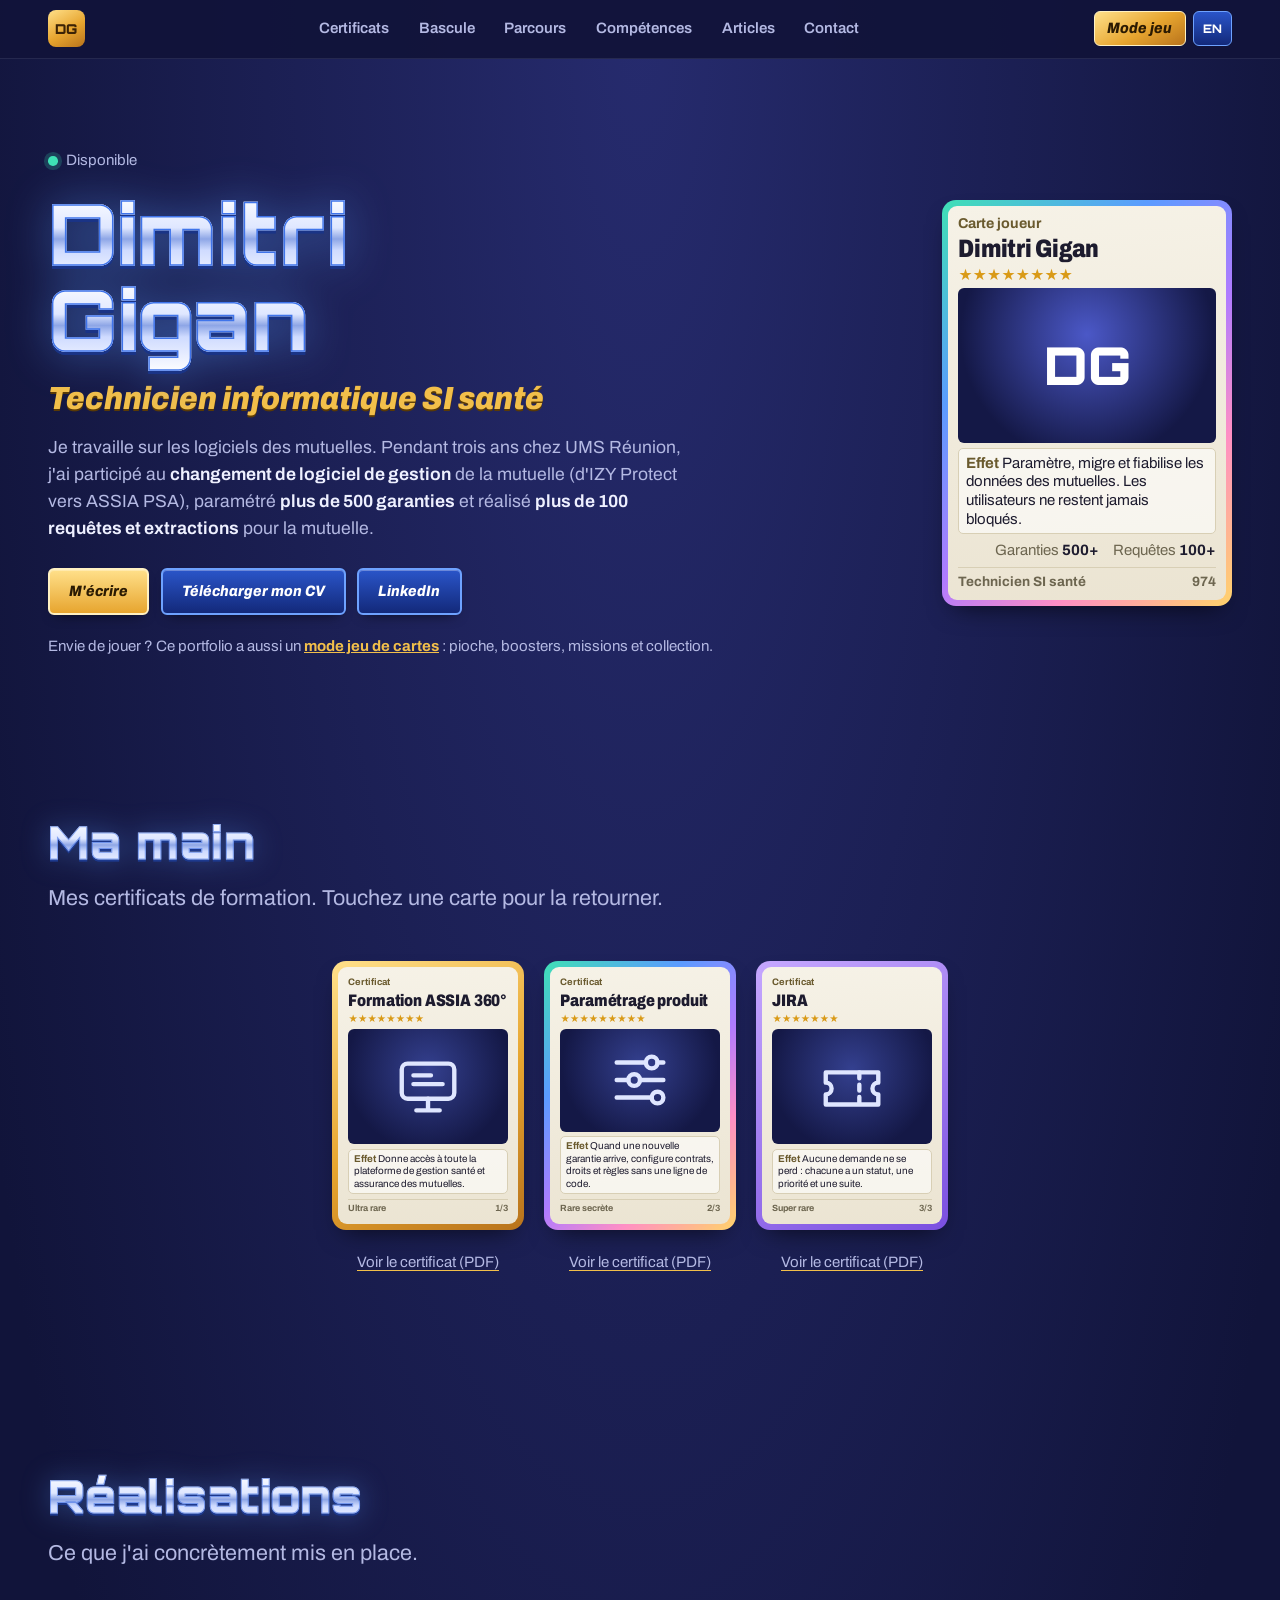
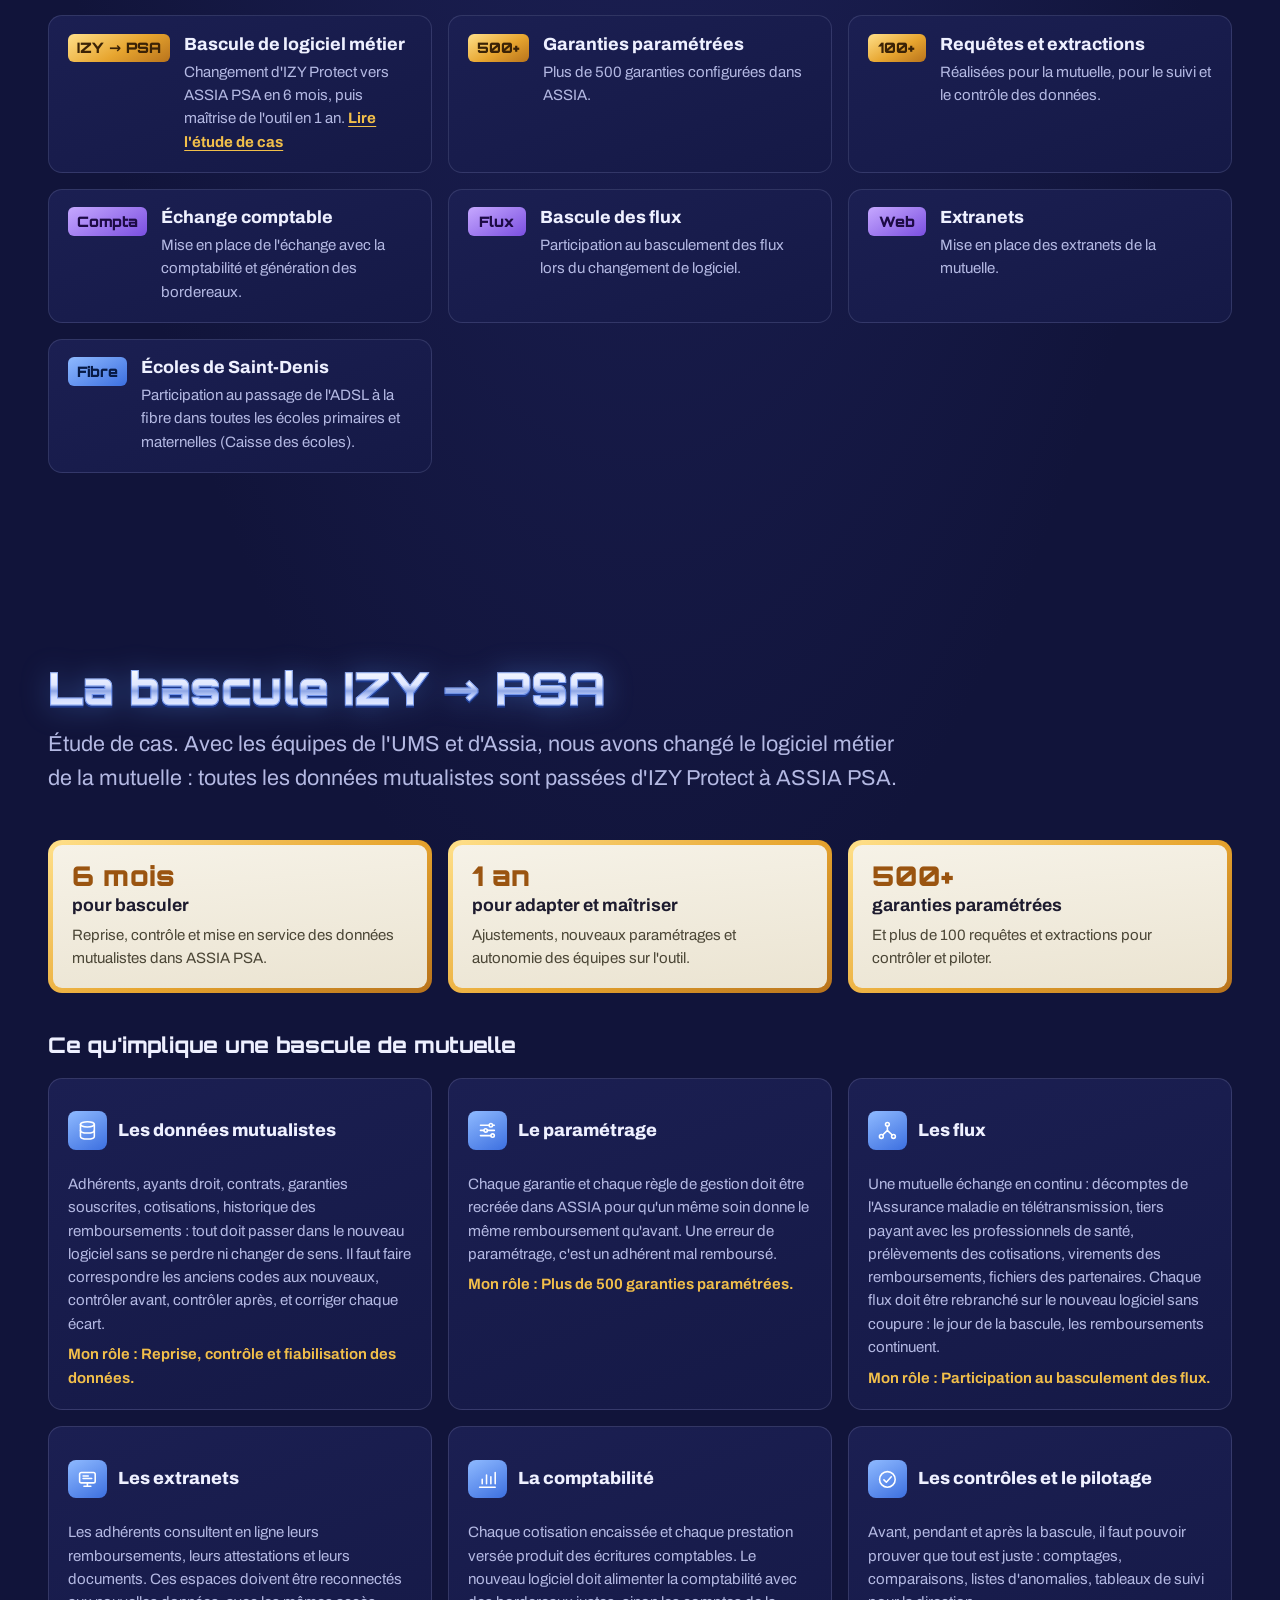
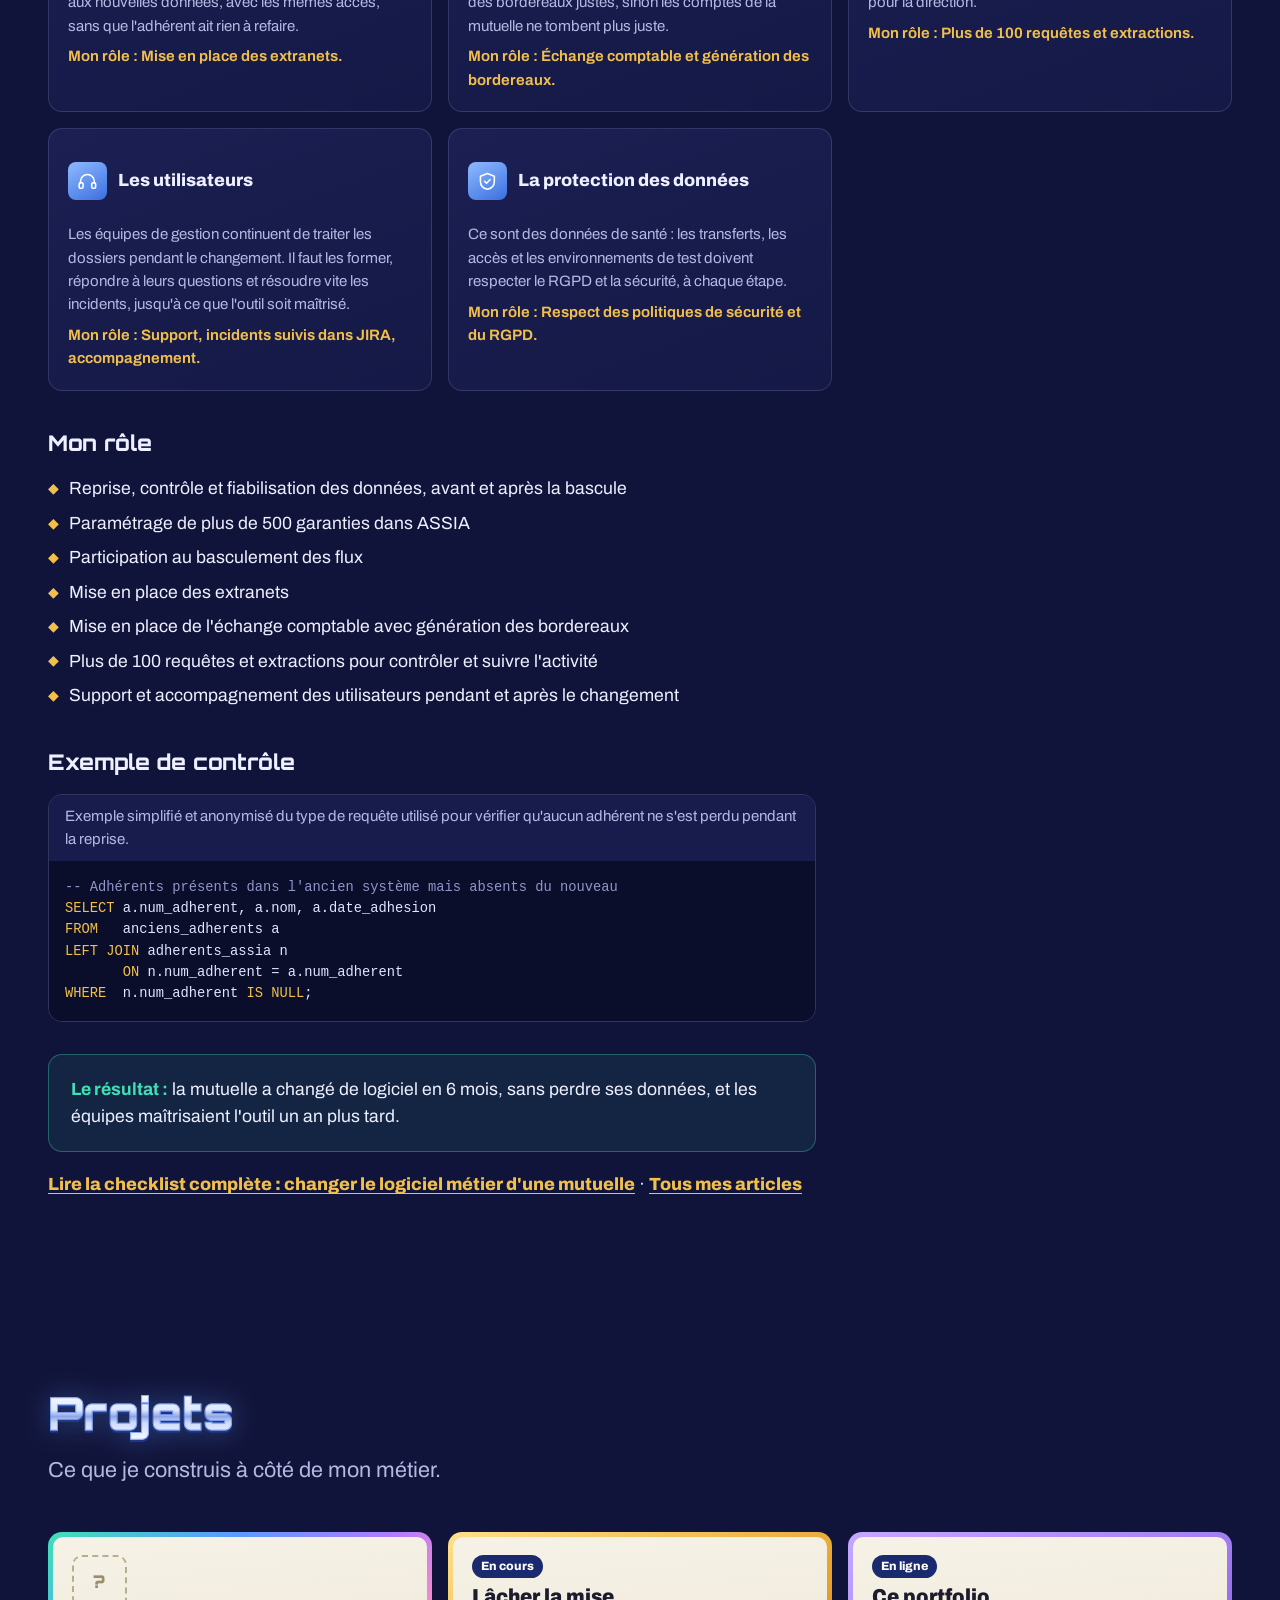
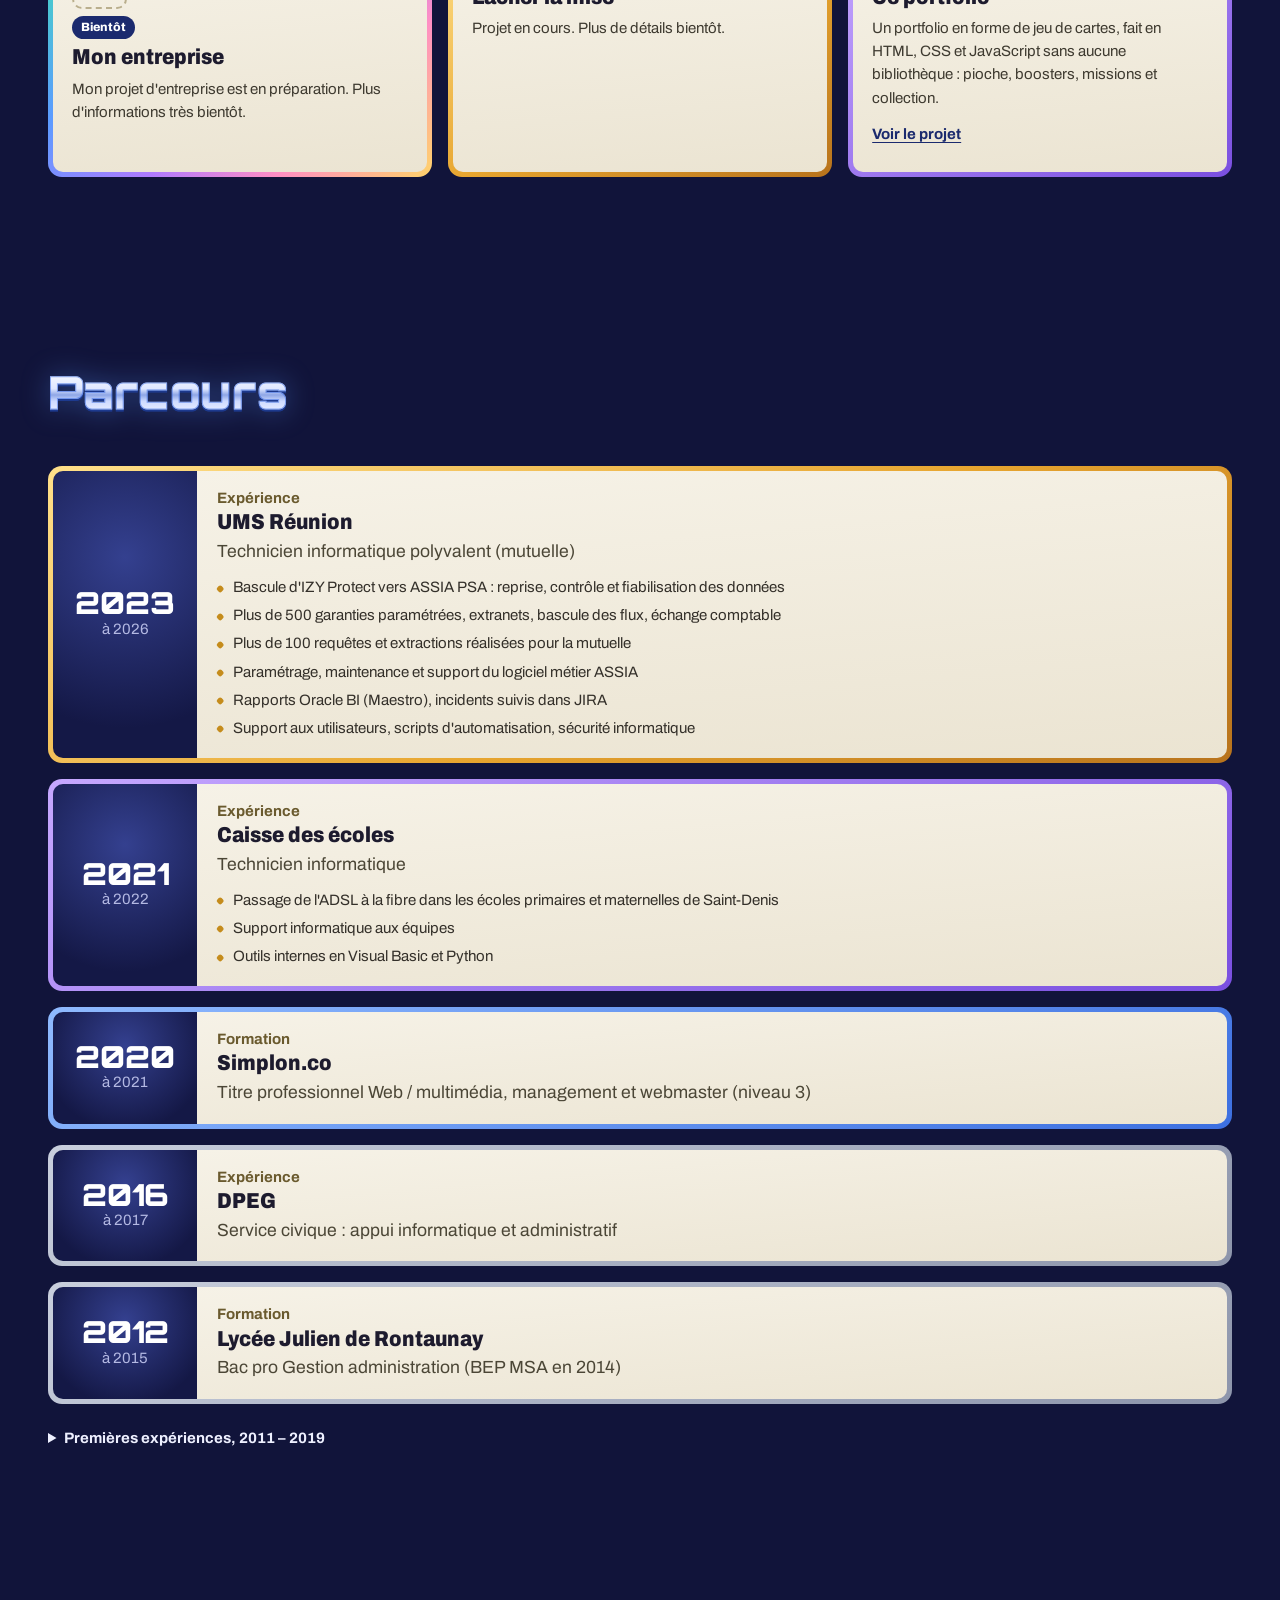
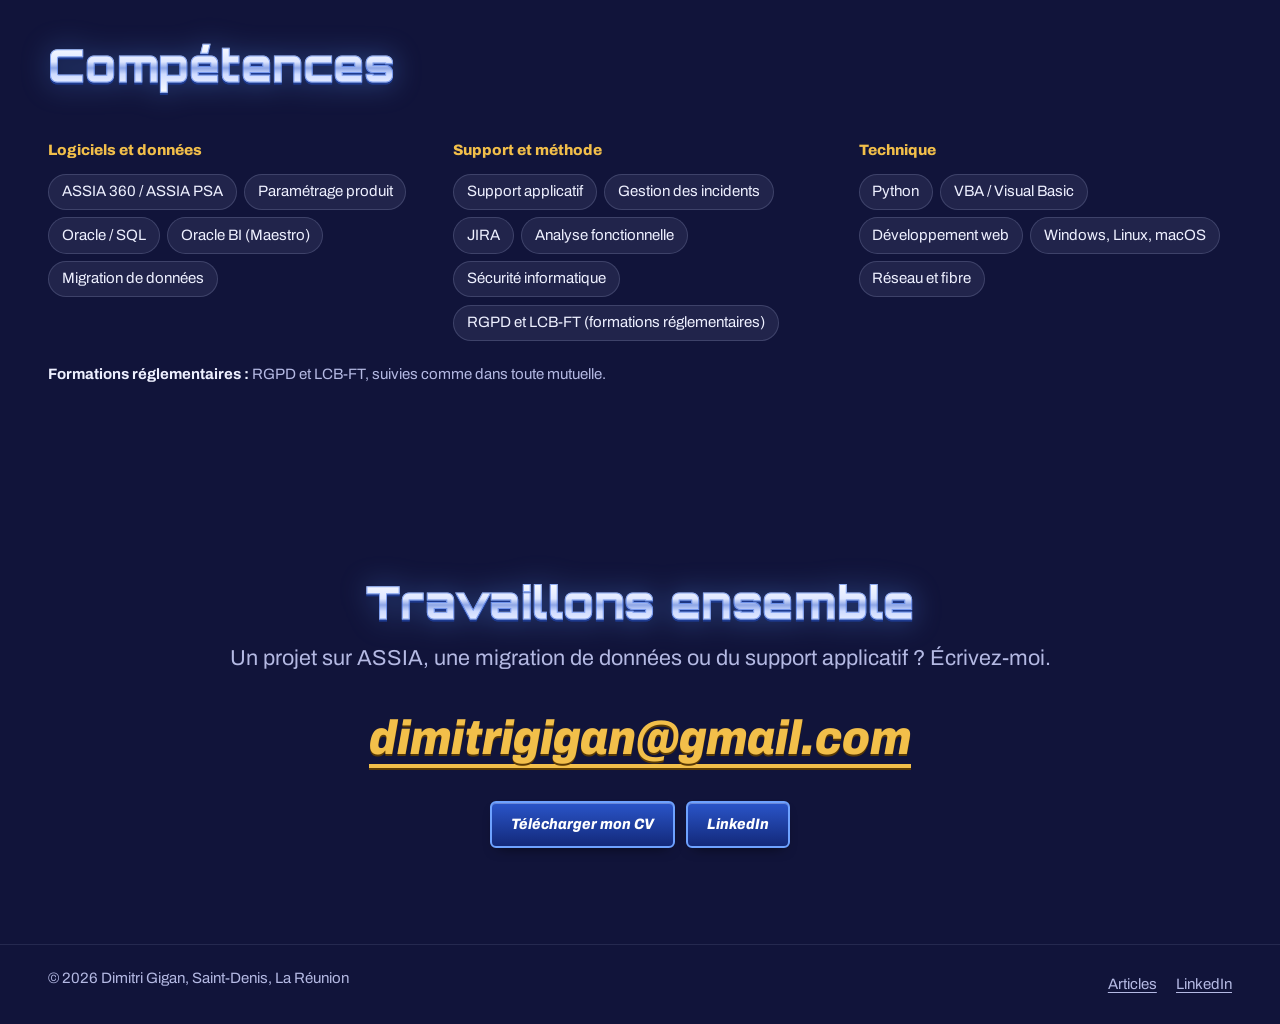
==== commit 92e4f0df: "Page plus courte sur téléphone et bouton haut de page Co-Authored-By: Claude Opus 5.5 <noreply@anthr" ====
--- a/index.html
+++ b/index.html
@@ -599,6 +599,28 @@
 .vue__fermer { position: absolute; top: .7rem; right: .7rem; width: 2.3rem; height: 2.3rem; border-radius: 6px; border: 1.5px solid #6ea2ff; background: transparent; color: #fff; cursor: pointer; font-size: 1.2rem; }
 @media (max-width: 640px) { .vue[open] { grid-template-columns: 1fr; justify-items: center; max-height: calc(100svh - 1.5rem); overflow-y: auto; } }
 
+
+/* ---------- Page plus courte sur téléphone ---------- */
+.plus-parcours { display: none; }
+.haut { position: fixed; right: 1rem; bottom: 1rem; z-index: 19; display: grid; place-items: center; width: 2.9rem; height: 2.9rem; border-radius: 50%; border: 1.5px solid var(--or); background: #1d2260; color: var(--or); cursor: pointer; box-shadow: 0 10px 22px -10px #000; opacity: 0; translate: 0 .6rem; pointer-events: none; transition: opacity .2s, translate .2s; }
+.haut.visible { opacity: 1; translate: 0 0; pointer-events: auto; }
+.haut svg { width: 1.3rem; height: 1.3rem; fill: none; stroke: currentColor; stroke-width: 2.4; stroke-linecap: round; stroke-linejoin: round; }
+.haut:hover { background: var(--or); color: #2b1a02; }
+@media (max-width: 640px) {
+  .enjeux { grid-template-columns: none; grid-auto-flow: column; grid-auto-columns: 84%; overflow-x: auto; scroll-snap-type: x mandatory; scrollbar-width: none; padding-bottom: .3rem; }
+  .enjeux::-webkit-scrollbar { display: none; }
+  .enjeu { scroll-snap-align: start; }
+  .parcours:not(.tout) > .etape:nth-child(n+4) { display: none; }
+  .plus-parcours { display: flex; justify-content: center; margin-top: 1rem; }
+  body:not(.classique) .plus-parcours { display: none; }
+  .exploits { grid-template-columns: 1fr 1fr; gap: .6rem; }
+  .exploit { grid-template-columns: 1fr; align-content: start; gap: .5rem; padding: .85rem .8rem; }
+  .exploit__valeur { justify-self: start; }
+  .exploit h3 { font-size: var(--t-1); }
+  .exploit p { font-size: .82rem; }
+}
+@media (prefers-reduced-motion: reduce) { .haut { transition: none; } }
+
 /* ---------- Étude de cas ---------- */
 .cas__tete { display: grid; grid-template-columns: repeat(auto-fit, minmax(min(100%, 14rem), 1fr)); gap: 1rem; margin-bottom: 2rem; }
 .jalon { padding: 1.1rem 1.2rem; border-radius: var(--r); background: linear-gradient(175deg, var(--papier), var(--papier-2)) padding-box, var(--ultra) border-box; border: 5px solid transparent; color: var(--texte-carte); }
@@ -800,7 +822,8 @@
         <h2 class="titre" id="t-parcours">Parcours</h2>
         <p class="chapeau jeu-seul">Piochez les cartes une par une, du lycée à aujourd'hui.</p>
       </div>
-      <ol class="parcours classique-seul" data-zone="parcours-liste"></ol>
+      <ol class="parcours classique-seul" id="liste-parcours" data-zone="parcours-liste"></ol>
+      <p class="plus-parcours classique-seul"><button class="btn btn--clair" type="button" data-action="tout-parcours" aria-controls="liste-parcours" aria-expanded="false">Voir tout le parcours</button></p>
       <div class="pioche jeu-seul">
         <div class="paquet">
           <button class="paquet__btn" type="button" data-action="piocher">
@@ -913,6 +936,8 @@
     <p class="pied-liens"><a href="articles/">Articles</a><a data-lien="linkedin" target="_blank" rel="noopener">LinkedIn<span class="vh"> (nouvel onglet)</span></a></p>
   </div>
 </footer>
+
+<button class="haut" type="button" data-action="haut" aria-label="Revenir en haut de la page" tabindex="-1"><svg viewBox="0 0 24 24" aria-hidden="true"><path d="m6 14 6-6 6 6"/></svg></button>
 
 <dialog class="vue" aria-labelledby="vue-titre">
   <button class="vue__fermer" type="button" data-action="fermer" aria-label="Fermer">✕</button>
@@ -1551,7 +1576,9 @@
     new MutationObserver(() => requestAnimationFrame(maj)).observe(el, { childList: true, subtree: true, attributes: true, attributeFilter: ["hidden", "class"] });
     maj();
   }
-  defileur($(".main-cartes"), "certificats"); defileur(terrain, "parcours"); defileur(tirage, "booster");
+  { const h = $(".haut"); const maj = () => { const v = scrollY > innerHeight * 1.5; h.classList.toggle("visible", v); h.tabIndex = v ? 0 : -1; };
+    addEventListener("scroll", maj, { passive: true }); maj(); }
+  defileur($(".main-cartes"), "certificats"); defileur($(".enjeux"), "enjeux de la bascule"); defileur(terrain, "parcours"); defileur(tirage, "booster");
 
   /* ---------- Menu sur téléphone ---------- */
   const nav = $("#menu-sections"), btnMenu = $(".menu");
@@ -1602,6 +1629,13 @@
       mode(!versJeu);
       notifier(versJeu ? "Mode jeu activé. <b>Bonne partie !</b>" : "Mode classique : tout le parcours en liste.");
     },
+    "tout-parcours": e => {
+      const b = e.target.closest("button"), l = $("#liste-parcours"), ouvert = l.classList.toggle("tout");
+      b.setAttribute("aria-expanded", ouvert); b.textContent = ouvert ? "Réduire le parcours" : "Voir tout le parcours";
+      const h = l.querySelector(".etape:nth-child(4) h3");
+      if (ouvert && h) { h.tabIndex = -1; h.focus({ preventScroll: true }); }
+    },
+    haut: () => { window.scrollTo({ top: 0, behavior: calme ? "auto" : "smooth" }); $(".mono")?.focus({ preventScroll: true }); },
     piocher, "tout-piocher": async () => { while (piochees < C.parcours.length) { piocher(); await attendre(350); } },
     ouvrir, "tout-retourner": toutRetourner, nouveau,
     fermer: () => vue.close(),
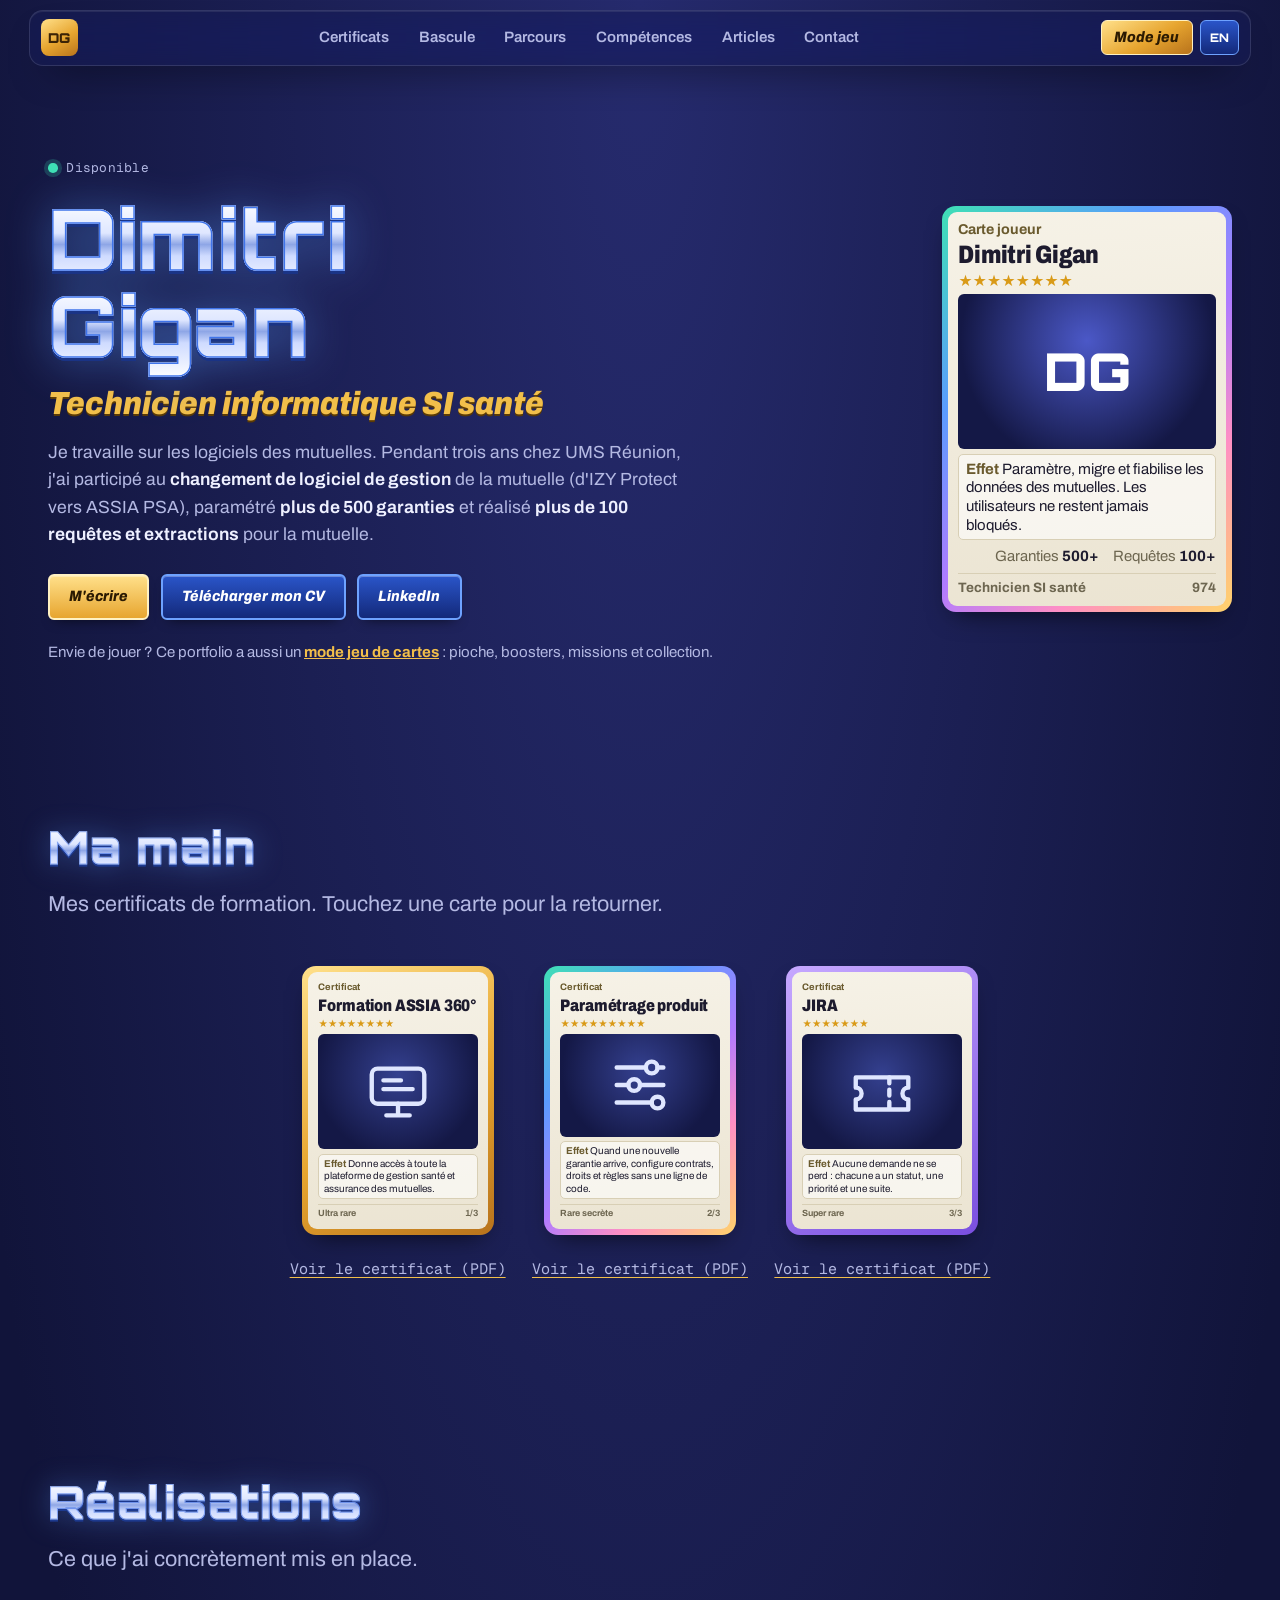
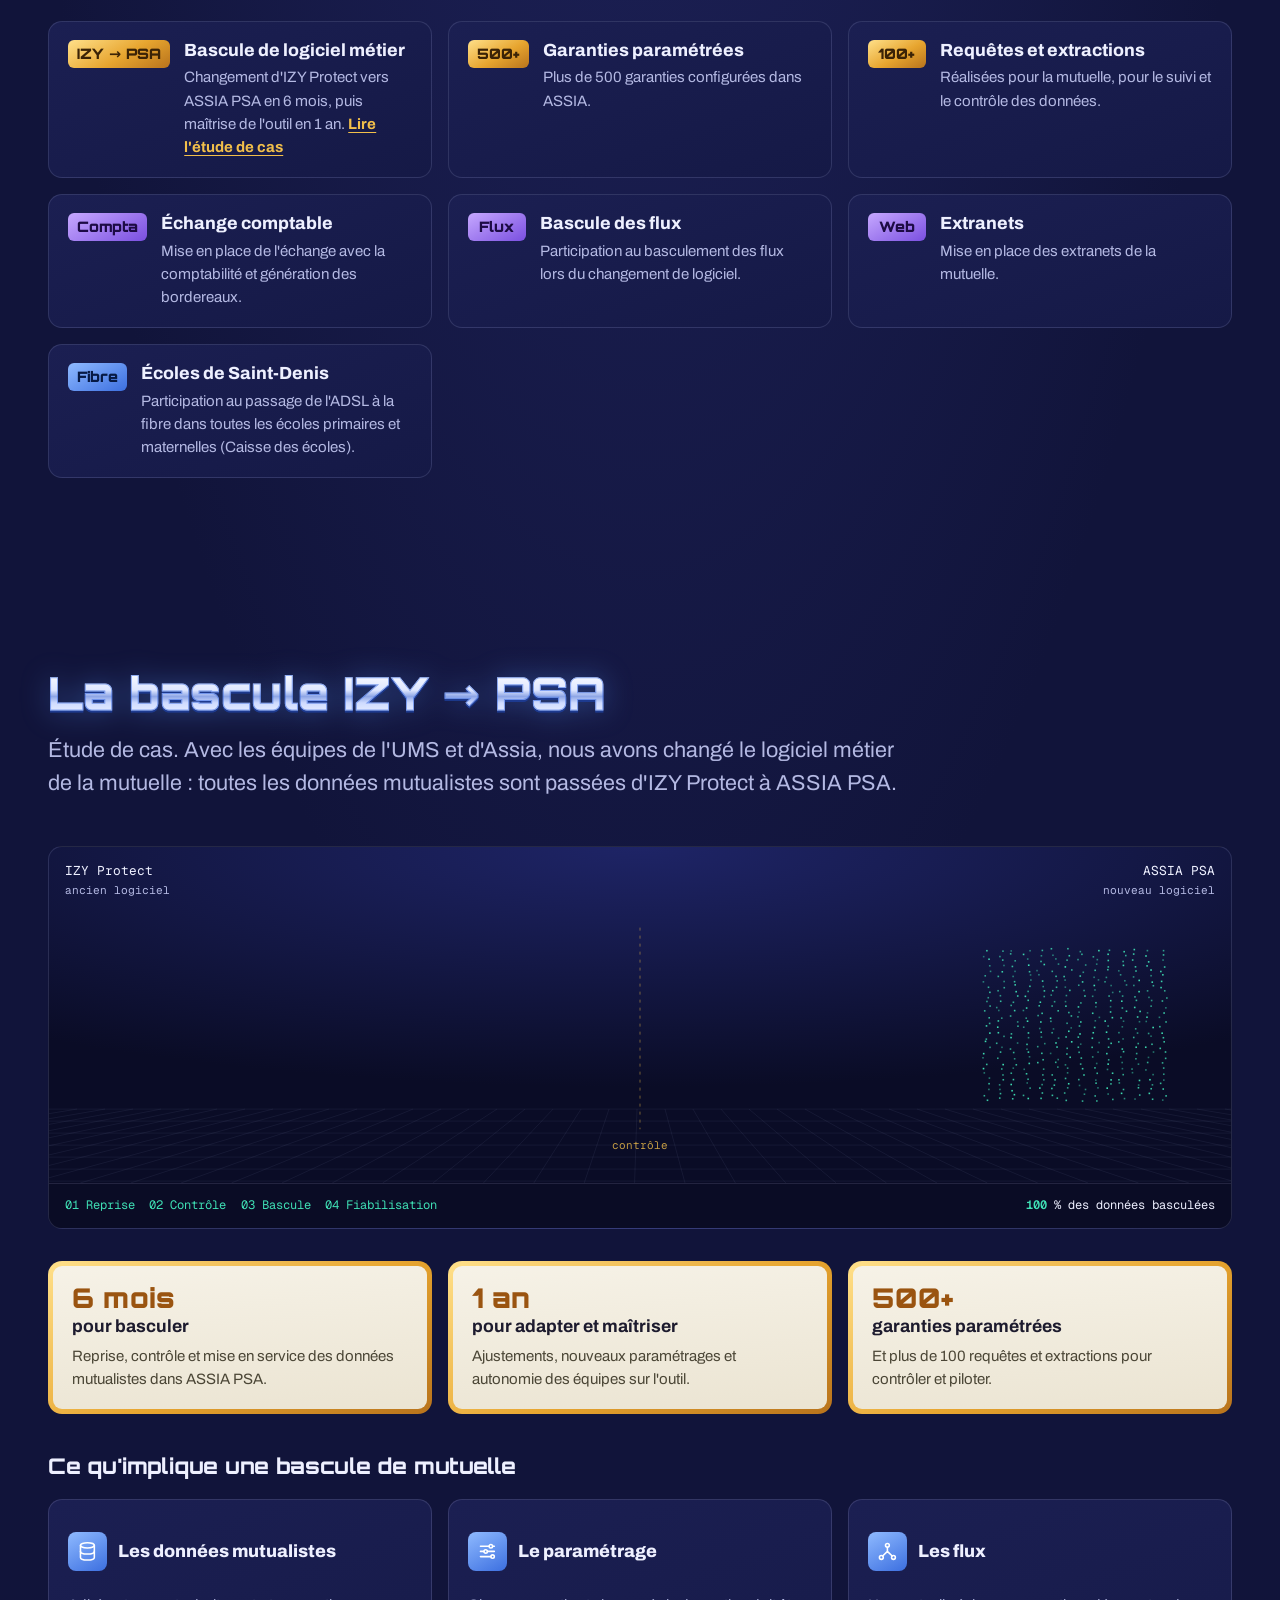
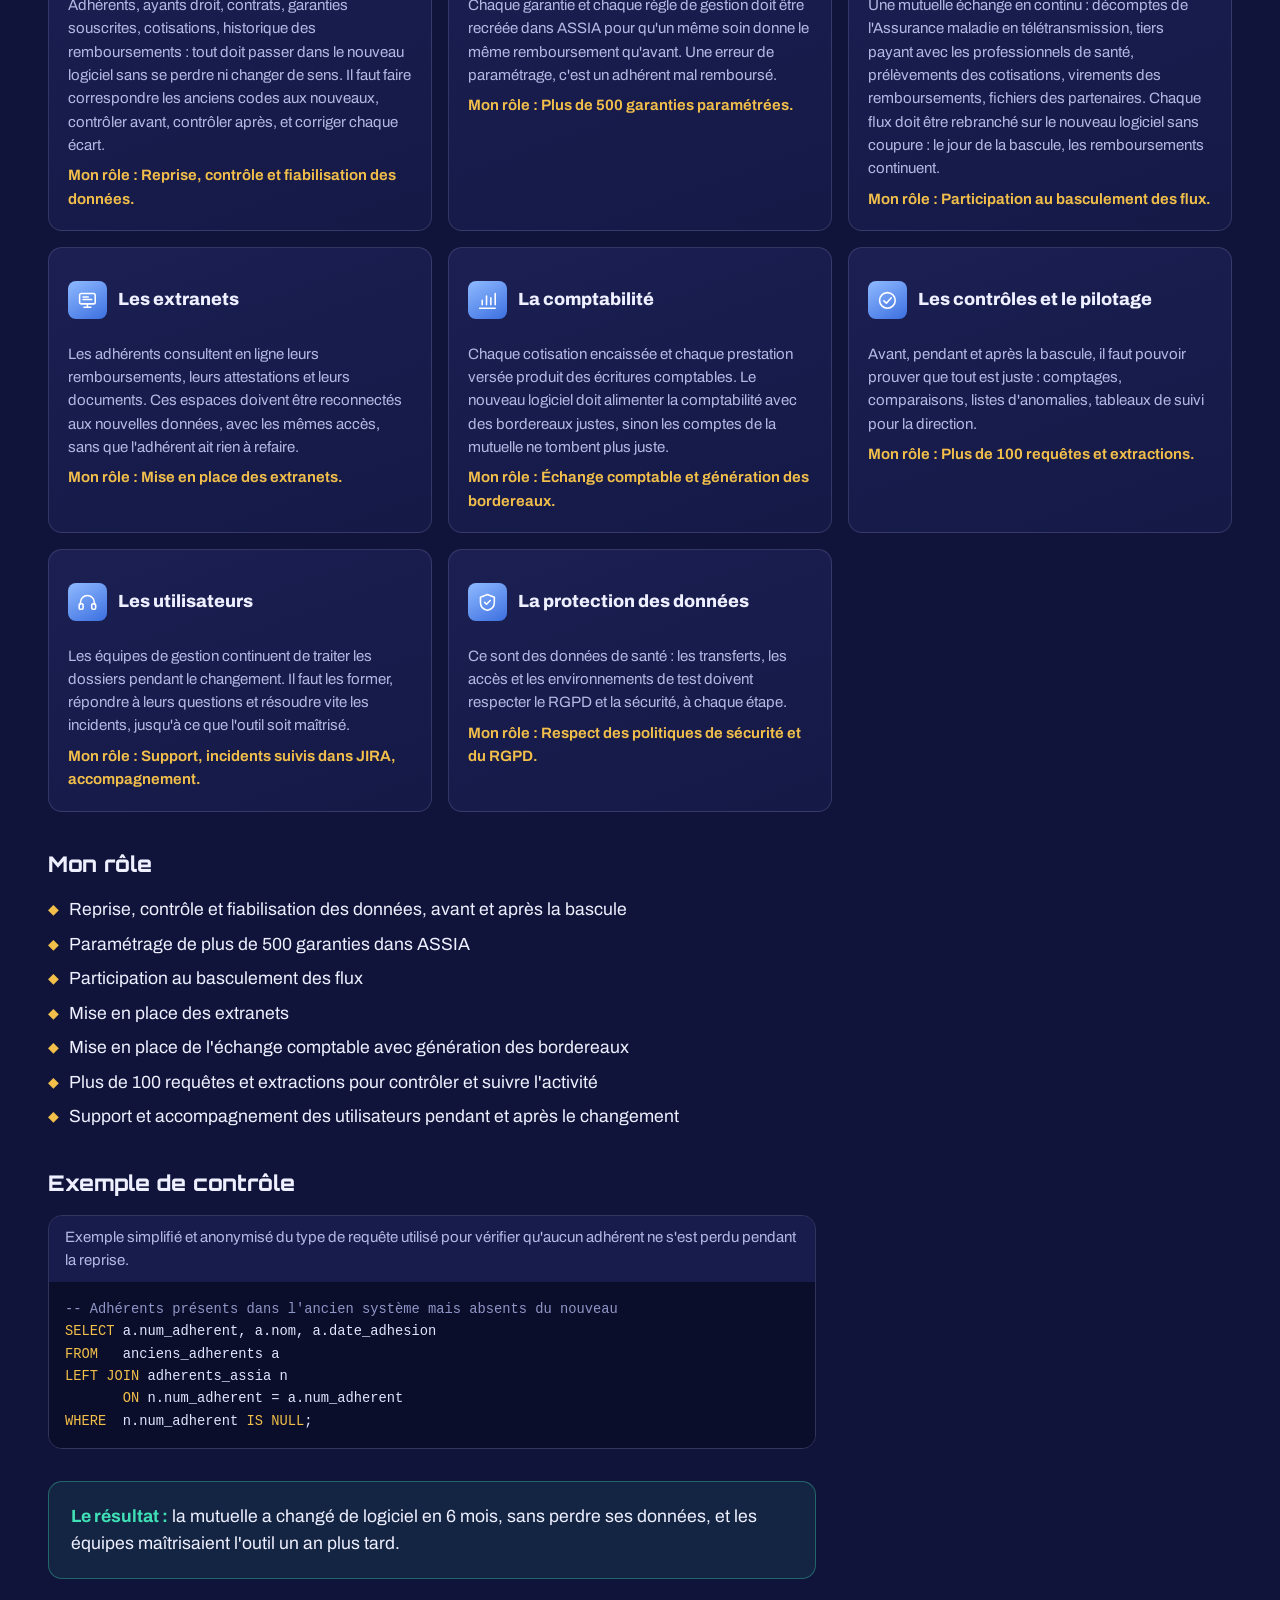
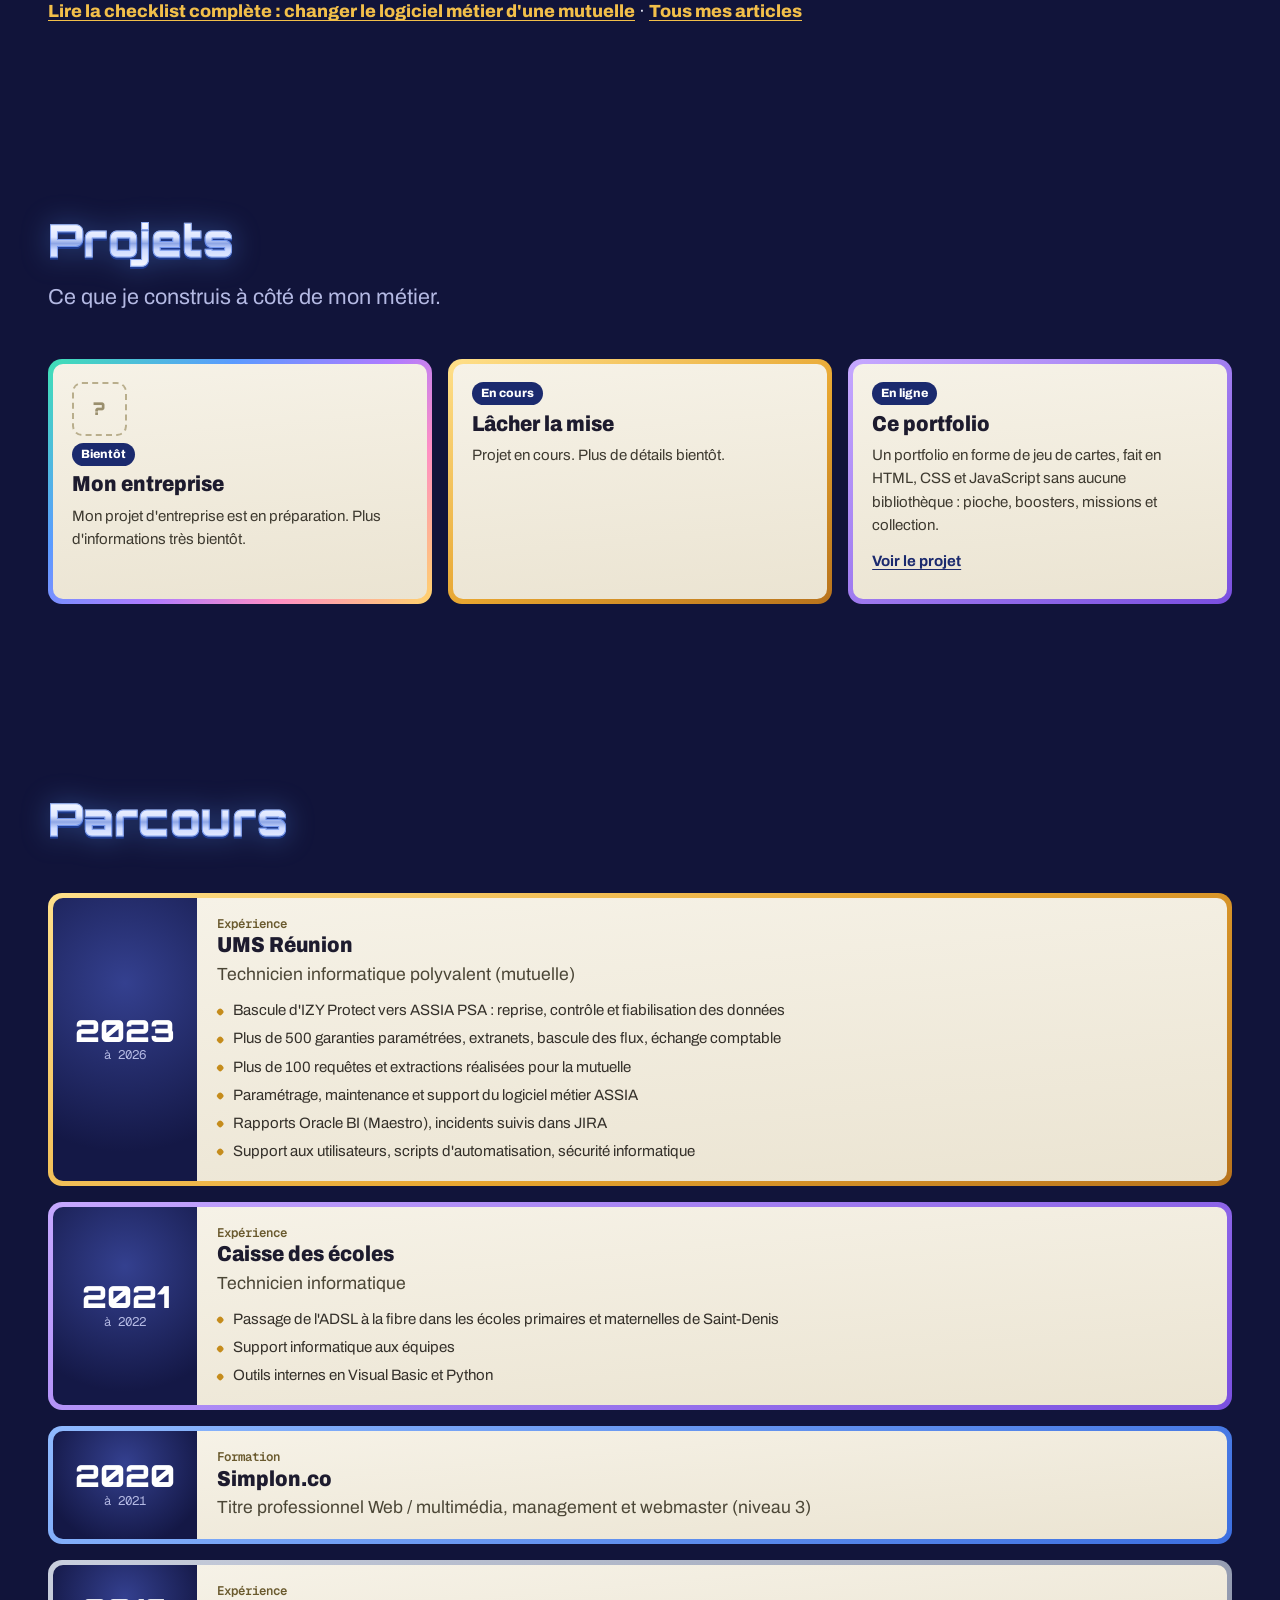
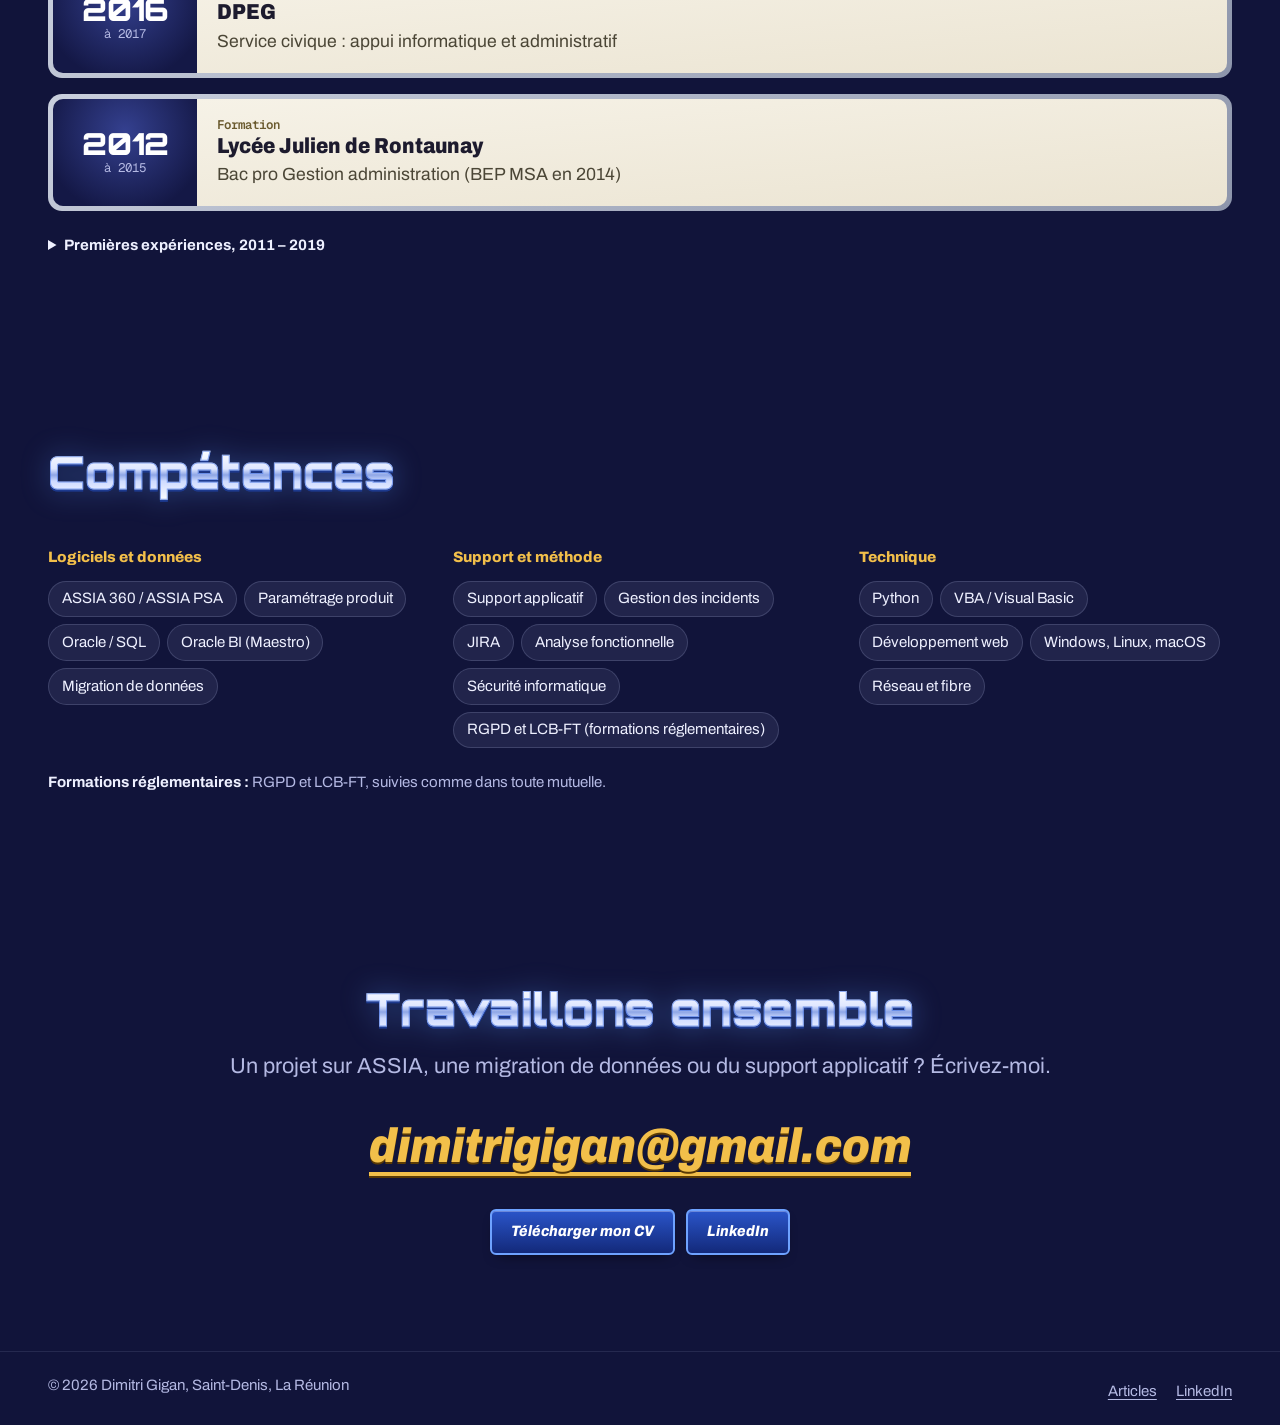
==== commit 5adeeb2b: "Design inspiré de Terminal : menu en verre, étiquettes mono, scène animée de la bascule Co-Authored-" ====
--- a/index.html
+++ b/index.html
@@ -51,6 +51,7 @@
    ========================================================= */
 /* Polices hébergées avec le site (licence SIL OFL, voir assets/fonts) */
 @font-face { font-family: "Orbitron"; src: url(assets/fonts/orbitron-latin-wght-normal.woff2) format("woff2"); font-weight: 400 900; font-style: normal; font-display: swap; }
+@font-face { font-family: "Geist Mono"; src: url(assets/fonts/geist-mono-latin-wght-normal.woff2) format("woff2"); font-weight: 100 900; font-style: normal; font-display: swap; }
 @font-face { font-family: "Archivo"; src: url(assets/fonts/archivo-latin-wdth-normal.woff2) format("woff2"); font-weight: 100 900; font-stretch: 62% 125%; font-style: normal; font-display: swap; }
 @font-face { font-family: "Archivo"; src: url(assets/fonts/archivo-latin-wdth-italic.woff2) format("woff2"); font-weight: 100 900; font-stretch: 62% 125%; font-style: italic; font-display: swap; }
 :root {
@@ -72,6 +73,7 @@
   --secrete: linear-gradient(135deg, #3fe0b5, #5b9bff 30%, #b07bff 55%, #ff8fc4 75%, #ffd36a);
 
   --titres: "Orbitron", "Archivo", system-ui, sans-serif;
+  --mono: "Geist Mono", ui-monospace, Menlo, Consolas, monospace;
   --chrome: linear-gradient(180deg, #ffffff 0%, #dfe7ff 38%, #8ea6e6 50%, #cfdbff 62%, #ffffff 100%);
   --r: 14px;
   --w-carte: 190px;
@@ -109,11 +111,14 @@
 
 /* ---------- Barre du haut ---------- */
 .top {
-  position: sticky; top: 0; z-index: 5;
-  background: rgb(17 20 58 / .94);
-  border-bottom: 1px solid rgb(180 185 227 / .12);
-}
-.top .wrap { display: flex; align-items: center; justify-content: space-between; gap: 1rem; min-height: 3.6rem; }
+  position: sticky; top: .6rem; z-index: 5;
+  width: min(100% - 1.2rem, var(--max) + 2.4rem); margin: .6rem auto 0;
+  border-radius: 14px; border: 1px solid rgb(255 255 255 / .12);
+  background: rgb(24 28 78 / .62); box-shadow: 0 18px 40px -22px #000, inset 0 1px 0 rgb(255 255 255 / .08);
+  -webkit-backdrop-filter: blur(16px) saturate(150%); backdrop-filter: blur(16px) saturate(150%);
+}
+@supports not ((backdrop-filter: blur(1px)) or (-webkit-backdrop-filter: blur(1px))) { .top { background: rgb(17 20 58 / .96); } }
+.top .wrap { display: flex; align-items: center; justify-content: space-between; gap: 1rem; min-height: 3.4rem; width: auto; padding-inline: .7rem; }
 .mono { flex: none;
 
   display: grid; place-items: center; width: 2.3rem; height: 2.3rem; border-radius: 8px;
@@ -239,7 +244,7 @@
    ========================================================= */
 .hero { padding-block: clamp(2.5rem, 7vw, 5.5rem) clamp(2rem, 5vw, 4rem); }
 .hero .wrap { display: grid; grid-template-columns: minmax(0, 1.25fr) auto; gap: clamp(2rem, 5vw, 4.5rem); align-items: center; }
-.dispo { display: inline-flex; align-items: center; gap: .55rem; font-size: var(--t-1); color: var(--doux); margin-bottom: 1.2rem; }
+.dispo { display: inline-flex; align-items: center; gap: .55rem; font-family: var(--mono); font-size: .8rem; letter-spacing: .02em; color: var(--doux); margin-bottom: 1.2rem; }
 .dispo::before { content: ""; width: .6rem; height: .6rem; border-radius: 50%; background: var(--menthe); box-shadow: 0 0 0 4px rgb(63 224 181 / .2); flex: none; }
 .nom {
   font-family: var(--titres); font-size: clamp(2.6rem, 1.3rem + 5vw, 5.2rem); font-weight: 900; line-height: 1; letter-spacing: .01em;
@@ -275,7 +280,7 @@
 }
 .main-cartes .carte { animation: arrive .6s cubic-bezier(.2, .8, .2, 1) both; animation-delay: calc(var(--i) * 80ms); }
 .main-cartes > div { display: grid; justify-items: center; align-content: start; gap: .55rem; }
-.lien-pdf { display: inline-block; min-height: 24px; padding: .55rem .2rem .45rem; margin-top: .25rem; font-size: var(--t-1); color: var(--doux); text-decoration-color: var(--or); }
+.lien-pdf { font-family: var(--mono); display: inline-block; min-height: 24px; padding: .55rem .2rem .45rem; margin-top: .25rem; font-size: var(--t-1); color: var(--doux); text-decoration-color: var(--or); }
 .lien-projet { display: inline-block; padding: .4rem 0; }
 .vh { position: absolute !important; width: 1px; height: 1px; padding: 0; margin: -1px; overflow: hidden; clip: rect(0 0 0 0); white-space: nowrap; border: 0; }
 .pied-liens { display: flex; gap: 1.2rem; margin: 0; }
@@ -329,9 +334,9 @@
   background: radial-gradient(circle at 50% 30%, #34408f, #141846 80%); color: #fff; padding: 1rem .5rem;
 }
 .etape__annee b { font-family: var(--titres); font-size: 1.9rem; font-weight: 900; line-height: 1; }
-.etape__annee span { font-size: var(--t-1); color: var(--doux); }
+.etape__annee span { font-family: var(--mono); font-size: .78rem; color: var(--doux); }
 .etape__corps { background: linear-gradient(175deg, var(--papier), var(--papier-2)); color: var(--texte-carte); border-radius: 0 calc(var(--r) - 4px) calc(var(--r) - 4px) 0; padding: 1rem 1.25rem 1.1rem; margin-left: -1.2rem; }
-.etape__type { font-size: var(--t-1); font-weight: 700; color: #6a5a2e; }
+.etape__type { font-family: var(--mono); font-size: .78rem; font-weight: 600; color: #6a5a2e; }
 .etape h3 { font-size: var(--t1); font-weight: 850; line-height: 1.2; font-stretch: 88%; }
 .etape__role { margin-top: .1rem; color: #4b4636; }
 .etape ul { margin-top: .7rem; display: grid; gap: .3rem; }
@@ -469,8 +474,8 @@
   .top .wrap { position: relative; }
   .menu { display: inline-flex; }
   .top nav {
-    display: none; position: absolute; top: 100%; left: calc(-1 * var(--pad)); right: calc(-1 * var(--pad)); flex-direction: column; gap: .5rem;
-    padding: .9rem var(--pad) 1.1rem; background: rgb(17 20 58 / .98); border-bottom: 1px solid rgb(180 185 227 / .2); box-shadow: 0 20px 30px -20px #000;
+    display: none; position: absolute; top: calc(100% + .5rem); left: 0; right: 0; flex-direction: column; gap: .25rem;
+    padding: .6rem; background: #11143a; border: 1px solid rgb(255 255 255 / .12); border-radius: 14px; box-shadow: 0 24px 40px -20px #000;
   }
   .top nav.ouvert { display: flex; }
   .top nav a { padding: .7rem 1rem; font-size: var(--t0); }
@@ -600,6 +605,23 @@
 @media (max-width: 640px) { .vue[open] { grid-template-columns: 1fr; justify-items: center; max-height: calc(100svh - 1.5rem); overflow-y: auto; } }
 
 
+
+/* ---------- Scène animée de la bascule ---------- */
+.flux { position: relative; margin: 0 0 2rem; border-radius: var(--r); overflow: hidden; border: 1px solid rgb(180 185 227 / .16); background: radial-gradient(120% 90% at 50% 0%, #1e2466, #0a0c26 70%); }
+.flux canvas { display: block; width: 100%; height: clamp(15rem, 11rem + 14vw, 21rem); }
+.flux__sys { position: absolute; top: .9rem; display: grid; gap: .1rem; font-family: var(--mono); font-size: .8rem; color: var(--encre); }
+.flux__sys small { font-size: .7rem; color: var(--doux); }
+.flux__sys--de { left: 1rem; } .flux__sys--vers { right: 1rem; text-align: right; }
+.flux__bas { display: flex; flex-wrap: wrap; align-items: center; justify-content: space-between; gap: .6rem 1rem; padding: .8rem 1rem; border-top: 1px solid rgb(180 185 227 / .14); background: rgb(10 12 38 / .6); font-family: var(--mono); font-size: .76rem; }
+.flux__etapes { display: flex; flex-wrap: wrap; gap: .3rem .9rem; counter-reset: fe; }
+.flux__etapes li { counter-increment: fe; color: rgb(180 185 227 / .5); transition: color .3s; }
+.flux__etapes li::before { content: "0" counter(fe) " "; }
+.flux__etapes li.fait { color: var(--menthe); }
+.flux__etapes li.actif { color: var(--or); }
+.flux__pct { color: var(--encre); white-space: nowrap; }
+.flux__pct b { font-weight: 600; color: var(--menthe); font-variant-numeric: tabular-nums; }
+@media (prefers-reduced-motion: reduce) { .flux__etapes li { transition: none; } }
+
 /* ---------- Page plus courte sur téléphone ---------- */
 .plus-parcours { display: none; }
 .haut { position: fixed; right: 1rem; bottom: 1rem; z-index: 19; display: grid; place-items: center; width: 2.9rem; height: 2.9rem; border-radius: 50%; border: 1.5px solid var(--or); background: #1d2260; color: var(--or); cursor: pointer; box-shadow: 0 10px 22px -10px #000; opacity: 0; translate: 0 .6rem; pointer-events: none; transition: opacity .2s, translate .2s; }
@@ -642,7 +664,7 @@
 .role-liste li::before { content: "◆"; position: absolute; left: 0; color: var(--or); font-size: .8em; top: .2em; }
 .code { margin-top: .4rem; border-radius: var(--r); overflow: hidden; border: 1px solid rgb(180 185 227 / .2); max-width: 48rem; }
 .code p { padding: .6rem 1rem; font-size: var(--t-1); color: var(--doux); background: rgb(27 31 82 / .8); }
-.code pre { margin: 0; padding: 1rem; overflow-x: auto; background: #0b0e2a; color: #dfe6ff; font: .86rem/1.55 ui-monospace, "Cascadia Code", Menlo, Consolas, monospace; }
+.code pre { margin: 0; padding: 1rem; overflow-x: auto; background: #0b0e2a; color: #dfe6ff; font: .86rem/1.55 var(--mono); }
 .code .k { color: #f2bf4a; } .code .c { color: #8f96c8; }
 .bilan { margin-top: 2rem; padding: 1.3rem 1.4rem; border-radius: var(--r); background: rgb(63 224 181 / .08); border: 1px solid rgb(63 224 181 / .35); max-width: 48rem; }
 .bilan b { color: var(--menthe); }
@@ -770,6 +792,16 @@
         <h2 class="titre" id="t-bascule">La bascule IZY → PSA</h2>
         <p class="chapeau">Étude de cas. Avec les équipes de l'UMS et d'Assia, nous avons changé le logiciel métier de la mutuelle : toutes les données mutualistes sont passées d'IZY Protect à ASSIA PSA.</p>
       </div>
+      <figure class="flux" aria-labelledby="flux-legende">
+        <canvas aria-hidden="true"></canvas>
+        <p class="flux__sys flux__sys--de" aria-hidden="true">IZY Protect<small>ancien logiciel</small></p>
+        <p class="flux__sys flux__sys--vers" aria-hidden="true">ASSIA PSA<small>nouveau logiciel</small></p>
+        <div class="flux__bas" aria-hidden="true">
+          <ol class="flux__etapes"><li>Reprise</li><li>Contrôle</li><li>Bascule</li><li>Fiabilisation</li></ol>
+          <p class="flux__pct"><b data-flux-pct>0</b> % des données basculées</p>
+        </div>
+        <figcaption class="vh" id="flux-legende">Animation : les données mutualistes passent de l'ancien logiciel au nouveau, en quatre étapes : reprise, contrôle, bascule et fiabilisation.</figcaption>
+      </figure>
       <div class="cas__tete">
         <div class="jalon"><b>6 mois</b><span>pour basculer</span><p>Reprise, contrôle et mise en service des données mutualistes dans ASSIA PSA.</p></div>
         <div class="jalon"><b>1 an</b><span>pour adapter et maîtriser</span><p>Ajustements, nouveaux paramétrages et autonomie des équipes sur l'outil.</p></div>
@@ -1580,6 +1612,54 @@
     addEventListener("scroll", maj, { passive: true }); maj(); }
   defileur($(".main-cartes"), "certificats"); defileur($(".enjeux"), "enjeux de la bascule"); defileur(terrain, "parcours"); defileur(tirage, "booster");
 
+
+  /* ---------- Scène animée de la bascule ---------- */
+  (() => {
+    const fig = $(".flux"); if (!fig) return;
+    const cv = fig.querySelector("canvas"), cx = cv.getContext("2d"), etapes = [...fig.querySelectorAll(".flux__etapes li")], pctEl = fig.querySelector("[data-flux-pct]");
+    let W = 0, H = 0, pts = [], cible = calme ? 1 : 0, P = cible, visible = false, boucle = 0;
+    const alea = (n => () => (n = (n * 16807) % 2147483647) / 2147483647)(974);
+    function preparer() {
+      const r = cv.getBoundingClientRect(), dpr = Math.min(2, devicePixelRatio || 1);
+      W = r.width; H = r.height; cv.width = W * dpr; cv.height = H * dpr; cx.setTransform(dpr, 0, 0, dpr, 0, 0);
+      const n = W < 500 ? 260 : 420, bw = Math.min(W * .26, 190), bh = H * .46, top = H * .3;
+      pts = Array.from({ length: n }, (_, i) => {
+        const col = i % 14, ligne = Math.floor(i / 14), lignes = Math.ceil(n / 14);
+        return { x0: W * .05 + (col + alea() * .6) / 14 * bw, y0: top + (ligne + alea() * .6) / lignes * bh,
+          x1: W * .95 - bw + (col + alea() * .6) / 14 * bw, y1: top + (ligne + alea() * .6) / lignes * bh,
+          d: (col / 14) * .25 + alea() * .45, h: (alea() - .5) * H * .32, a: .45 + alea() * .55 };
+      });
+    }
+    const lisse = t => t * t * (3 - 2 * t);
+    function dessiner() {
+      cx.clearRect(0, 0, W, H);
+      cx.strokeStyle = "rgba(143,150,200,.09)"; cx.lineWidth = 1;
+      for (let x = 0; x <= W; x += 28) { cx.beginPath(); cx.moveTo(x, H * .78); cx.lineTo(W / 2 + (x - W / 2) * 1.8, H); cx.stroke(); }
+      for (let y = H * .78; y <= H; y += 12) { cx.beginPath(); cx.moveTo(0, y); cx.lineTo(W, y); cx.stroke(); }
+      const gx = W / 2;
+      cx.setLineDash([3, 5]); cx.strokeStyle = "rgba(242,191,74,.45)"; cx.beginPath(); cx.moveTo(gx, H * .24); cx.lineTo(gx, H * .84); cx.stroke(); cx.setLineDash([]);
+      cx.fillStyle = "rgba(242,191,74,.8)"; cx.font = "11px 'Geist Mono', monospace"; cx.textAlign = "center"; cx.fillText("contrôle", gx, H * .9);
+      let arrives = 0, passes = 0;
+      for (const p of pts) {
+        const t = Math.max(0, Math.min(1, (P * 1.25 - p.d) / .55)), e = lisse(t);
+        const x = p.x0 + (p.x1 - p.x0) * e, y = p.y0 + (p.y1 - p.y0) * e + Math.sin(e * Math.PI) * p.h;
+        if (t >= 1) arrives++; if (x > gx) passes++;
+        cx.fillStyle = t >= 1 ? `rgba(63,224,181,${p.a})` : x > gx ? `rgba(242,191,74,${p.a})` : t > 0 ? `rgba(160,190,255,${p.a})` : `rgba(143,150,200,${p.a * .7})`;
+        cx.fillRect(x, y, t > 0 && t < 1 ? 2.2 : 1.6, t > 0 && t < 1 ? 2.2 : 1.6);
+      }
+      const pct = Math.round(arrives / pts.length * 100); pctEl.textContent = pct;
+      const g = passes / pts.length, k = pct >= 100 ? 4 : pct >= 85 ? 3 : g >= .35 ? 2 : P > .05 ? 1 : 0;
+      etapes.forEach((li, i) => { li.classList.toggle("fait", i < k); li.classList.toggle("actif", i === k); });
+    }
+    function mesurer() { const r = fig.getBoundingClientRect(), vh = innerHeight; cible = calme ? 1 : Math.max(0, Math.min(1, (vh * .92 - r.top) / (vh * .72))); }
+    function tic() { P += (cible - P) * .12; dessiner(); boucle = visible && Math.abs(cible - P) > .001 ? requestAnimationFrame(tic) : 0; if (!boucle) { P = cible; dessiner(); } }
+    const relancer = () => { mesurer(); if (!boucle) boucle = requestAnimationFrame(tic); };
+    new IntersectionObserver(([e]) => { visible = e.isIntersecting; if (visible) relancer(); }).observe(fig);
+    addEventListener("scroll", () => { if (visible && !calme) relancer(); }, { passive: true });
+    if ("ResizeObserver" in window) new ResizeObserver(() => { preparer(); dessiner(); }).observe(cv);
+    preparer(); mesurer(); P = cible; dessiner();
+  })();
+
   /* ---------- Menu sur téléphone ---------- */
   const nav = $("#menu-sections"), btnMenu = $(".menu");
   const menu = ouvrir => { nav.classList.toggle("ouvert", ouvrir); btnMenu.setAttribute("aria-expanded", String(ouvrir)); btnMenu.setAttribute("aria-label", ouvrir ? "Fermer le menu" : "Ouvrir le menu"); };
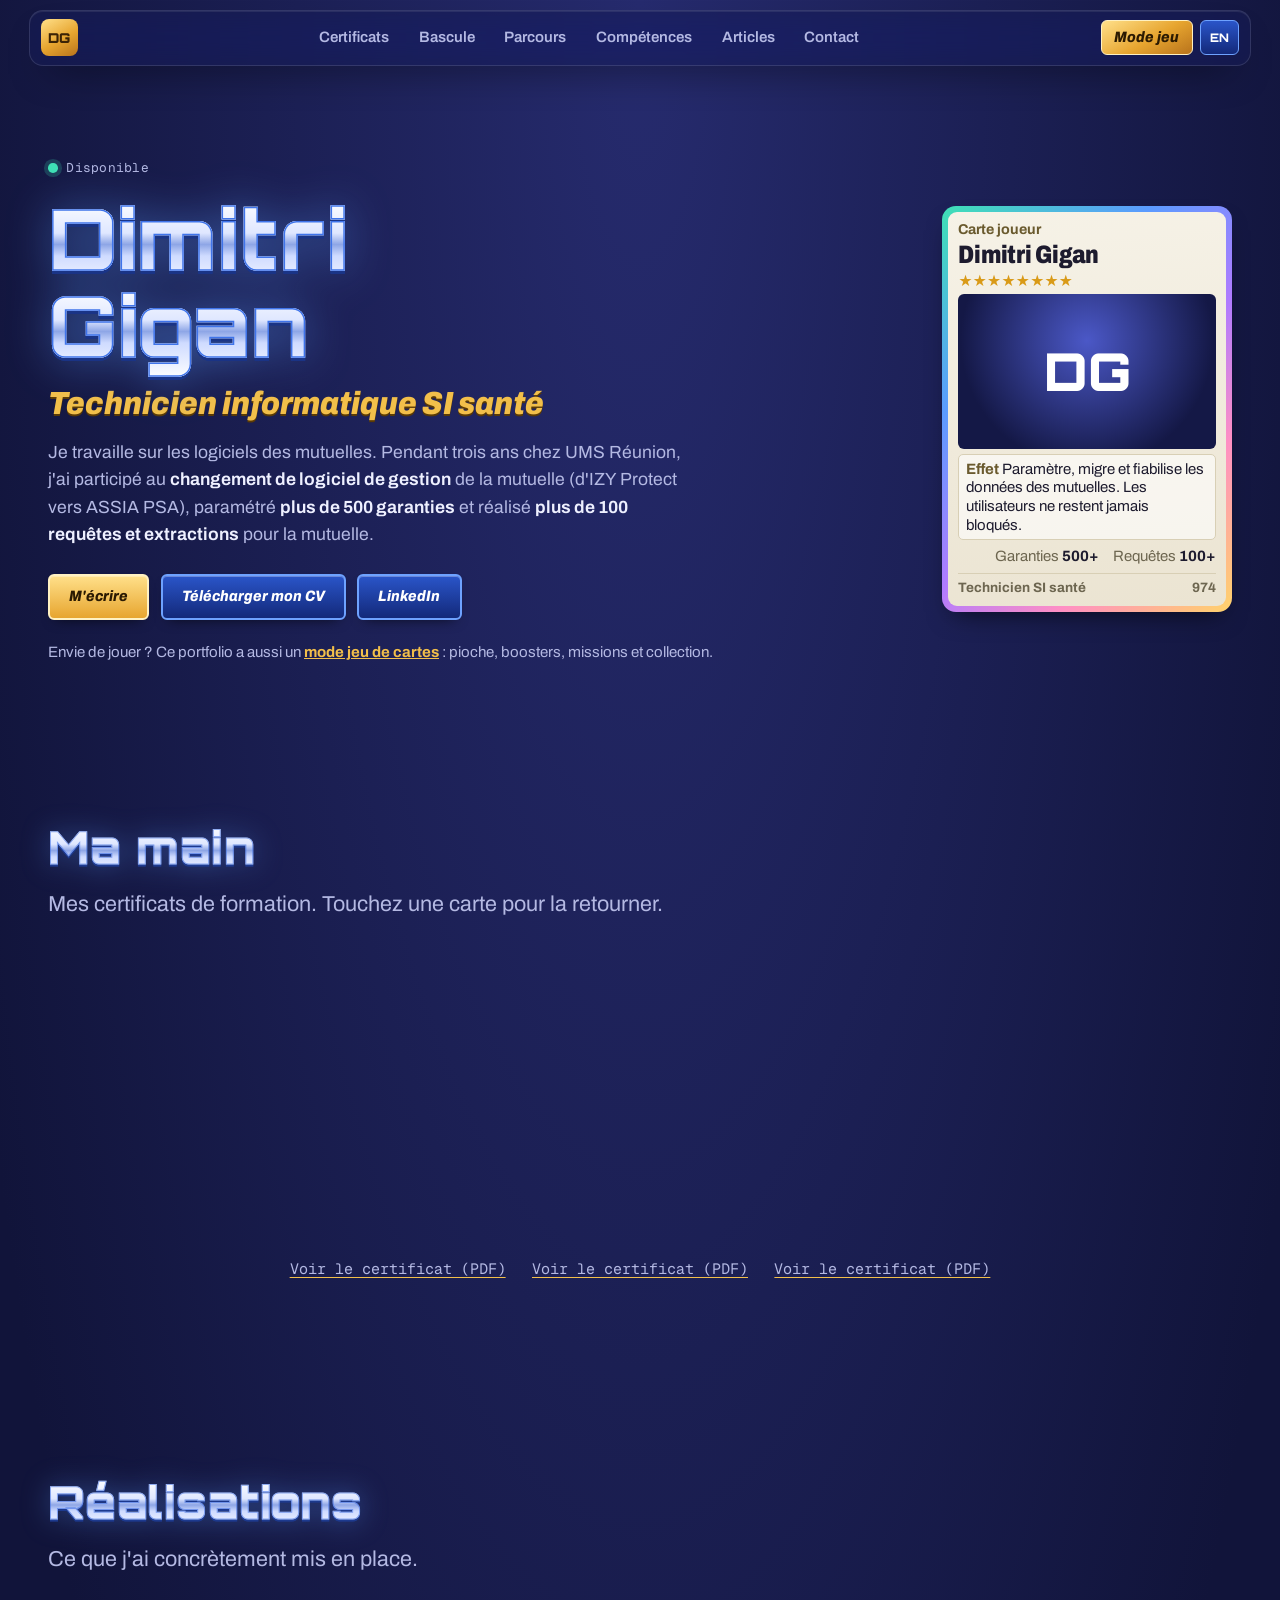
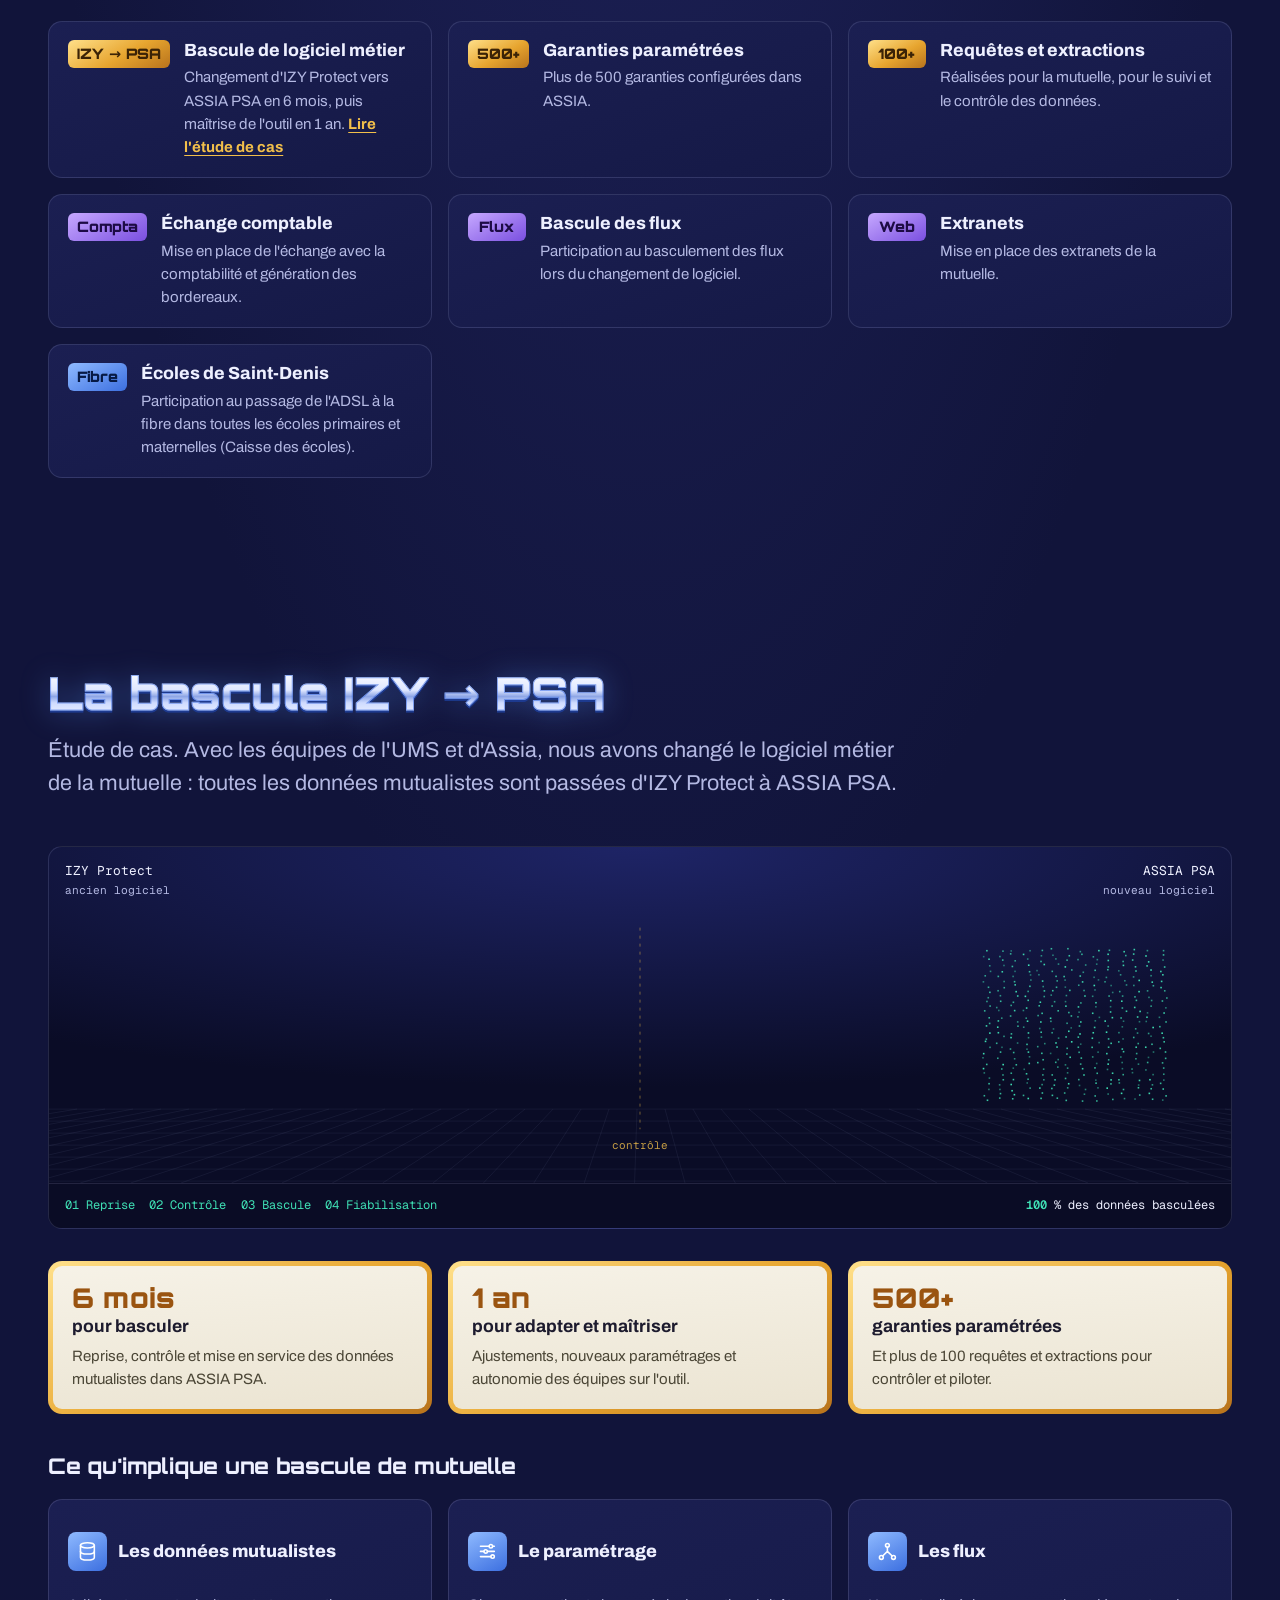
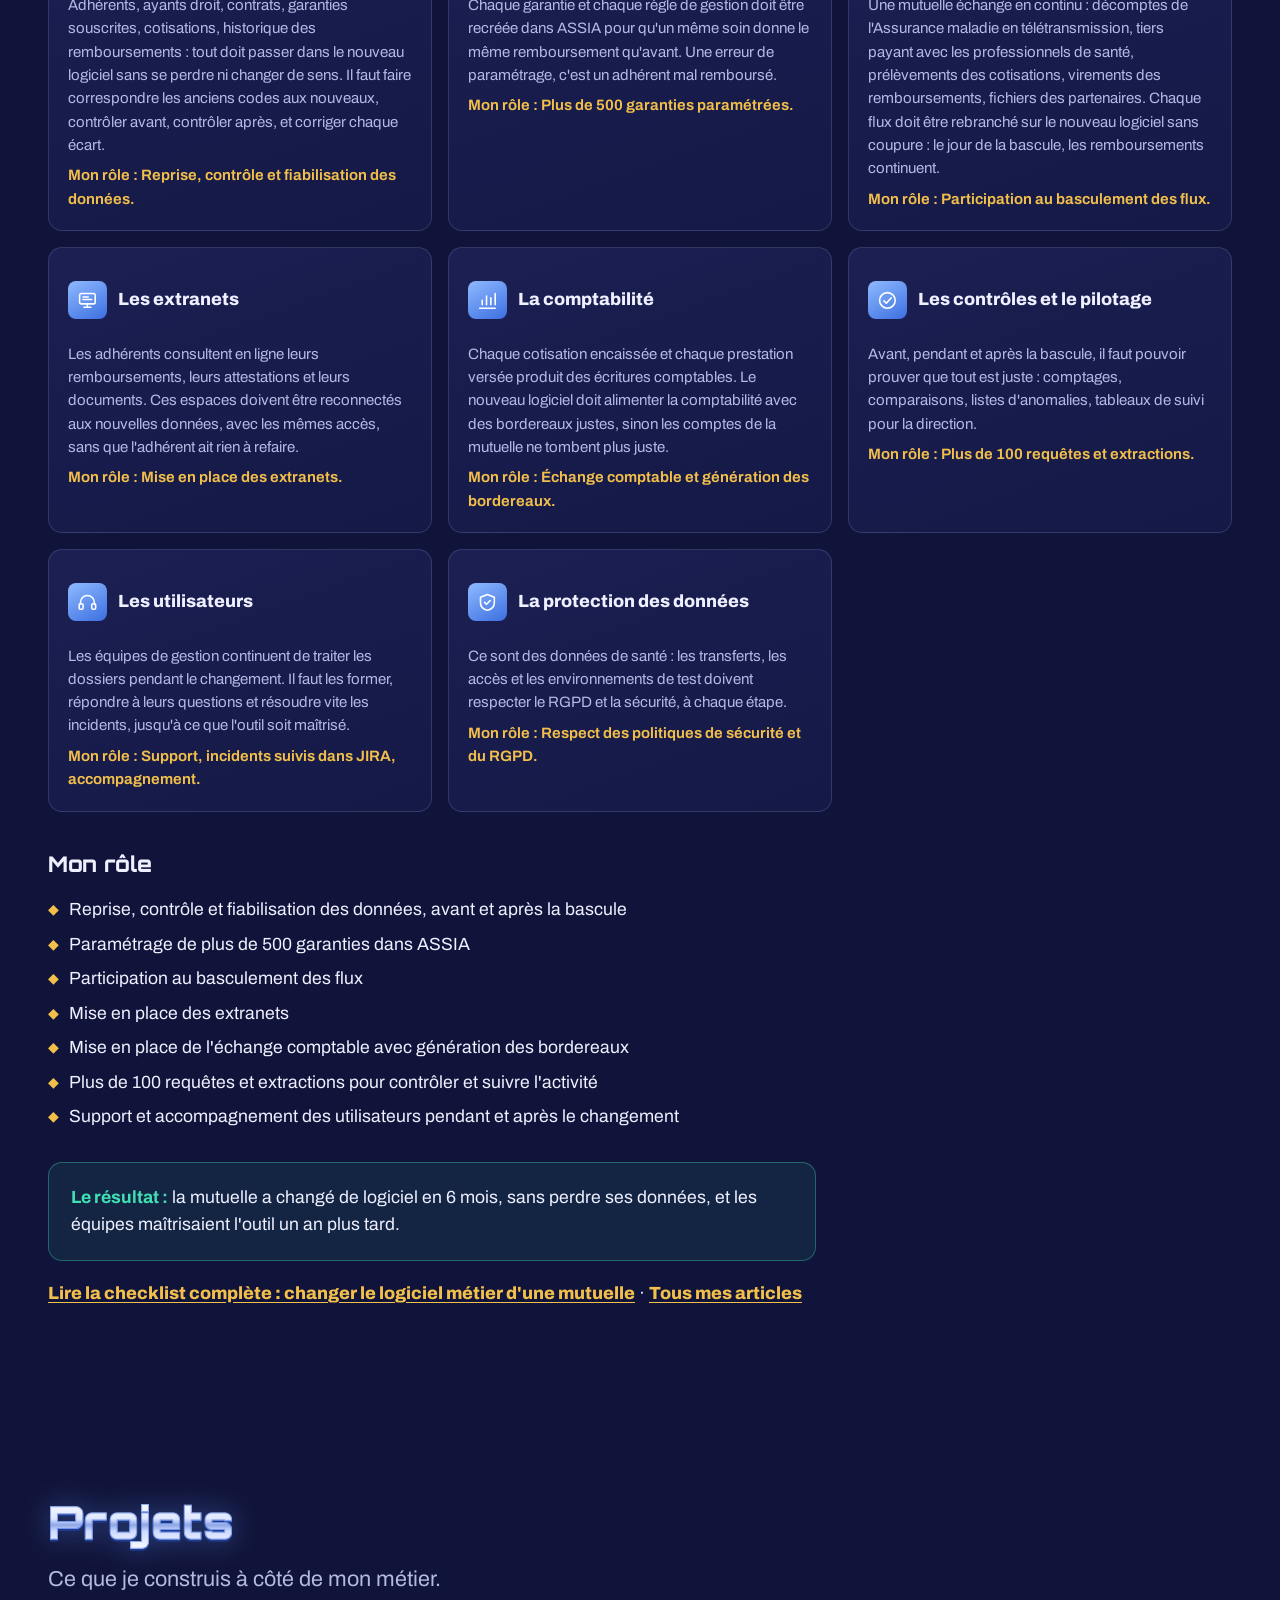
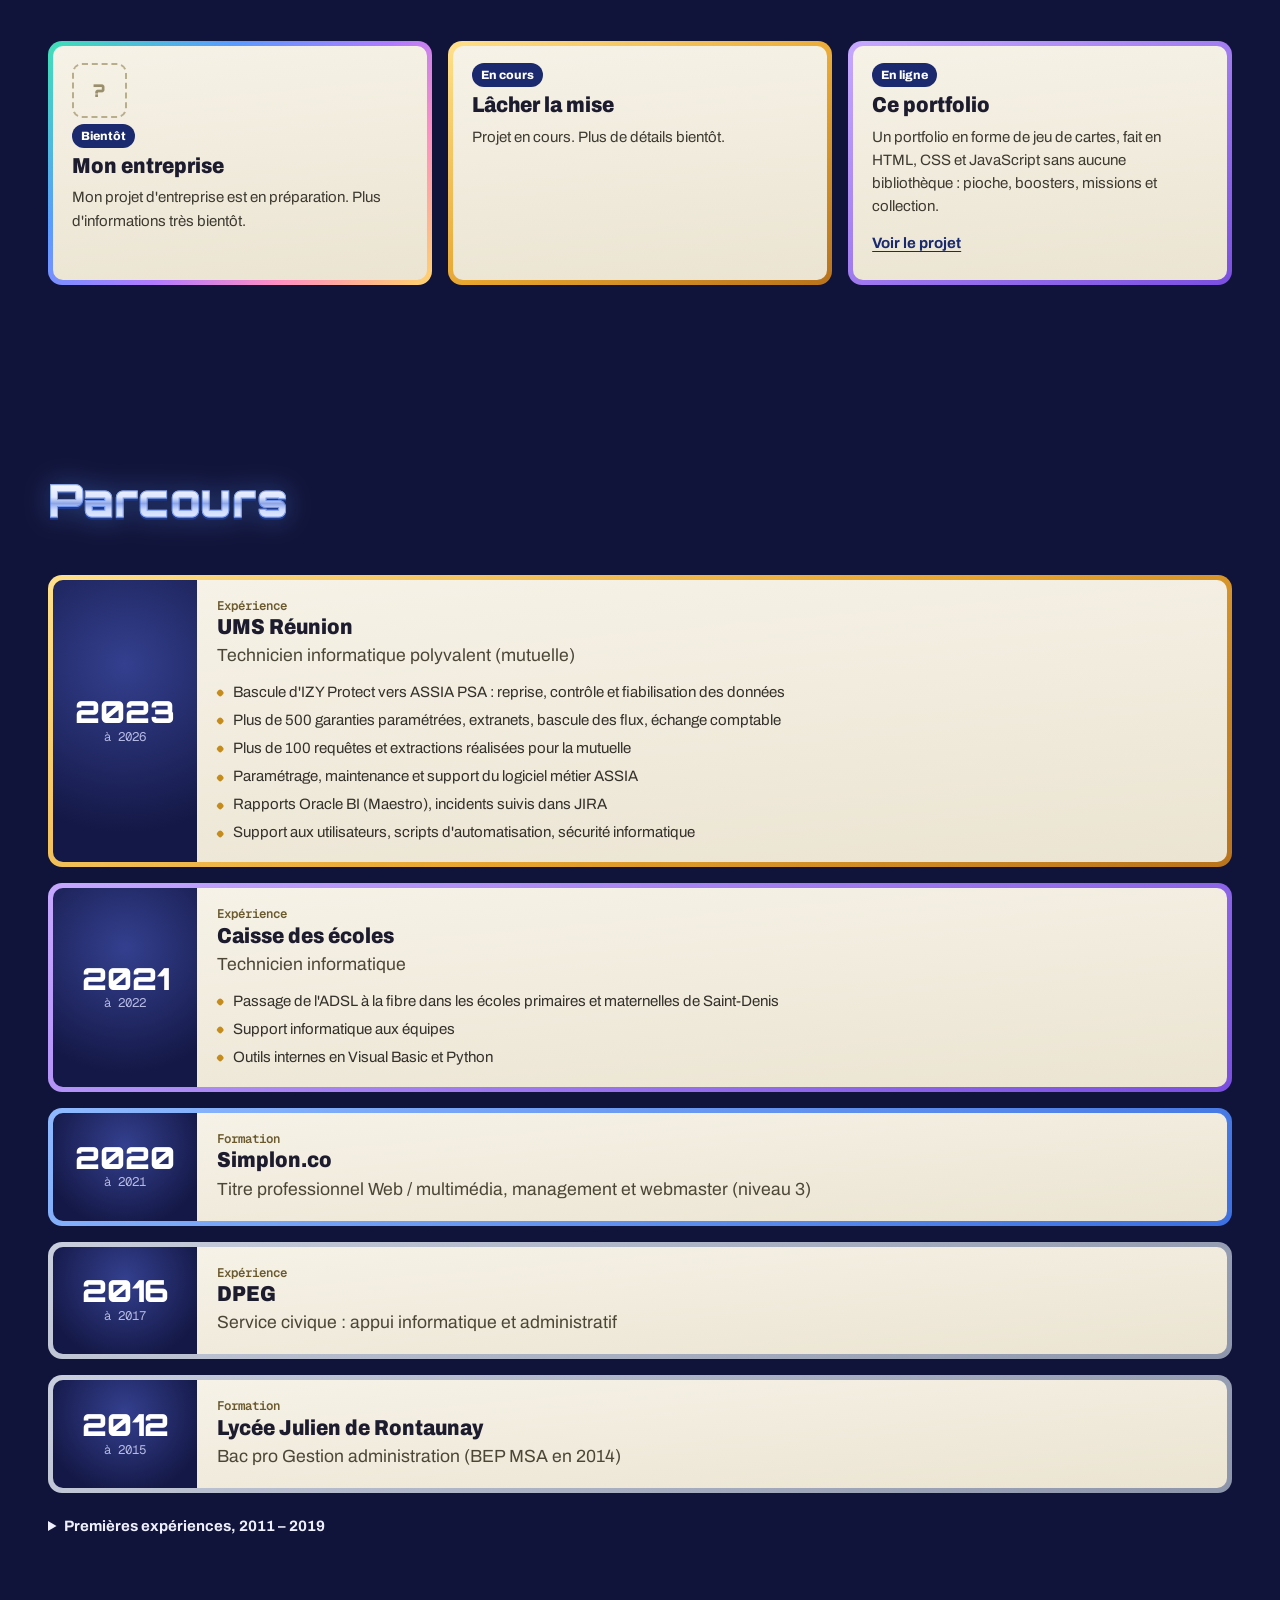
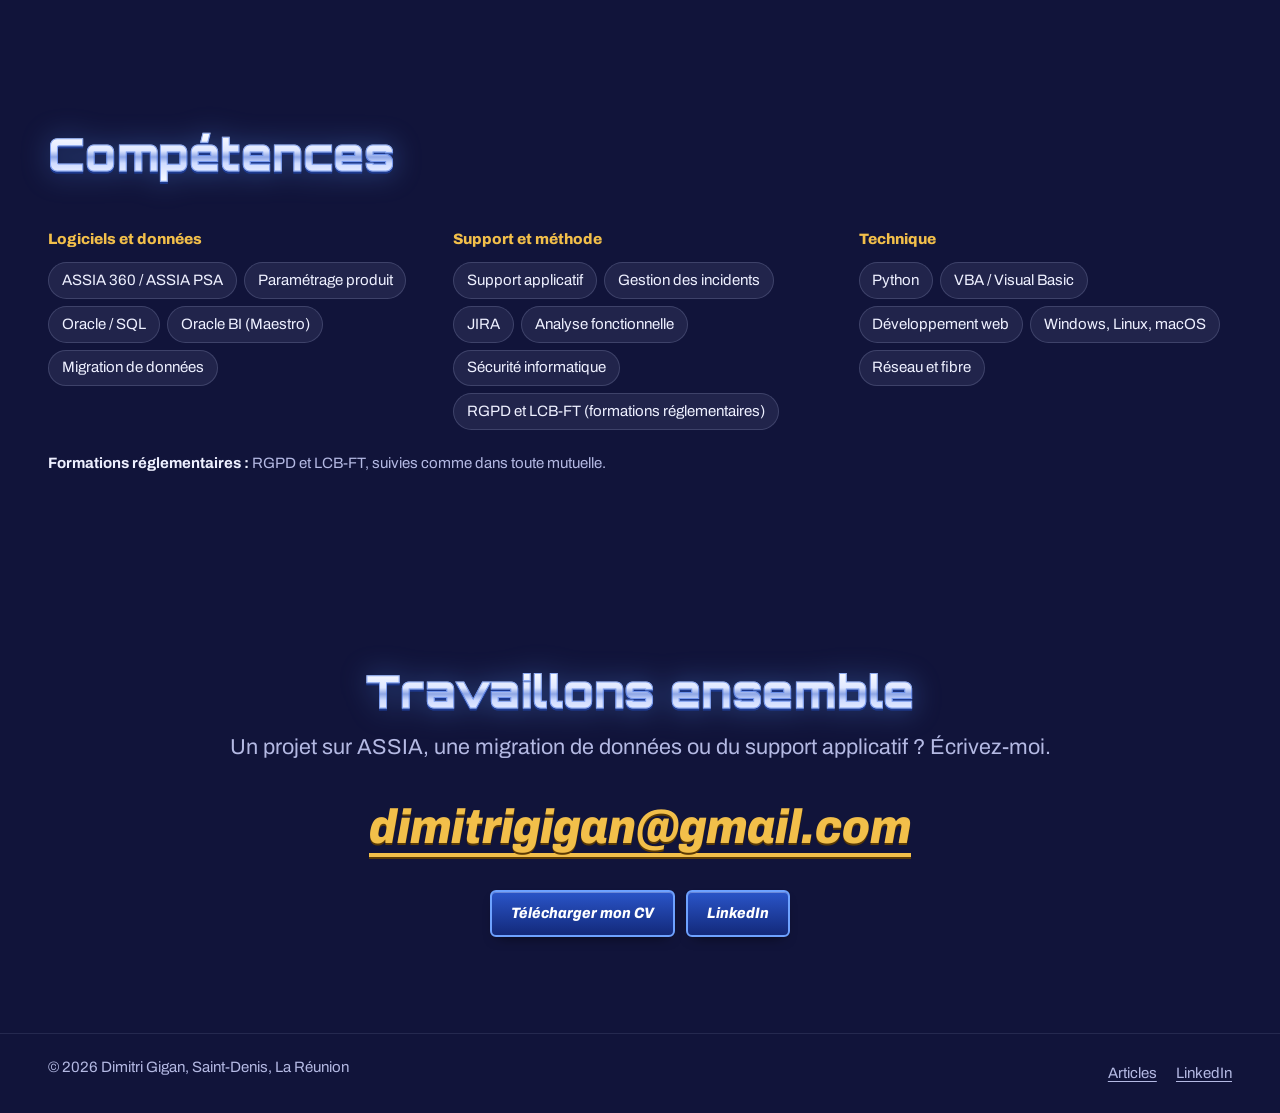
==== commit 5c2f57fc: "Retire l'exemple de contrôle SQL Co-Authored-By: Claude Opus 5.5 <noreply@anthropic.com> Claude-Sess" ====
--- a/index.html
+++ b/index.html
@@ -821,17 +821,6 @@
         <li>Plus de 100 requêtes et extractions pour contrôler et suivre l'activité</li>
         <li>Support et accompagnement des utilisateurs pendant et après le changement</li>
       </ul>
-
-      <h3 class="cas__sous">Exemple de contrôle</h3>
-      <div class="code">
-        <p>Exemple simplifié et anonymisé du type de requête utilisé pour vérifier qu'aucun adhérent ne s'est perdu pendant la reprise.</p>
-<pre><code><span class="c">-- Adhérents présents dans l'ancien système mais absents du nouveau</span>
-<span class="k">SELECT</span> a.num_adherent, a.nom, a.date_adhesion
-<span class="k">FROM</span>   anciens_adherents a
-<span class="k">LEFT JOIN</span> adherents_assia n
-       <span class="k">ON</span> n.num_adherent = a.num_adherent
-<span class="k">WHERE</span>  n.num_adherent <span class="k">IS NULL</span>;</code></pre>
-      </div>
 
       <p class="bilan"><b>Le résultat :</b> la mutuelle a changé de logiciel en 6 mois, sans perdre ses données, et les équipes maîtrisaient l'outil un an plus tard.</p>
       <p class="article-lien"><a href="articles/changer-logiciel-metier-mutuelle.html">Lire la checklist complète : changer le logiciel métier d'une mutuelle</a> · <a href="articles/">Tous mes articles</a></p>
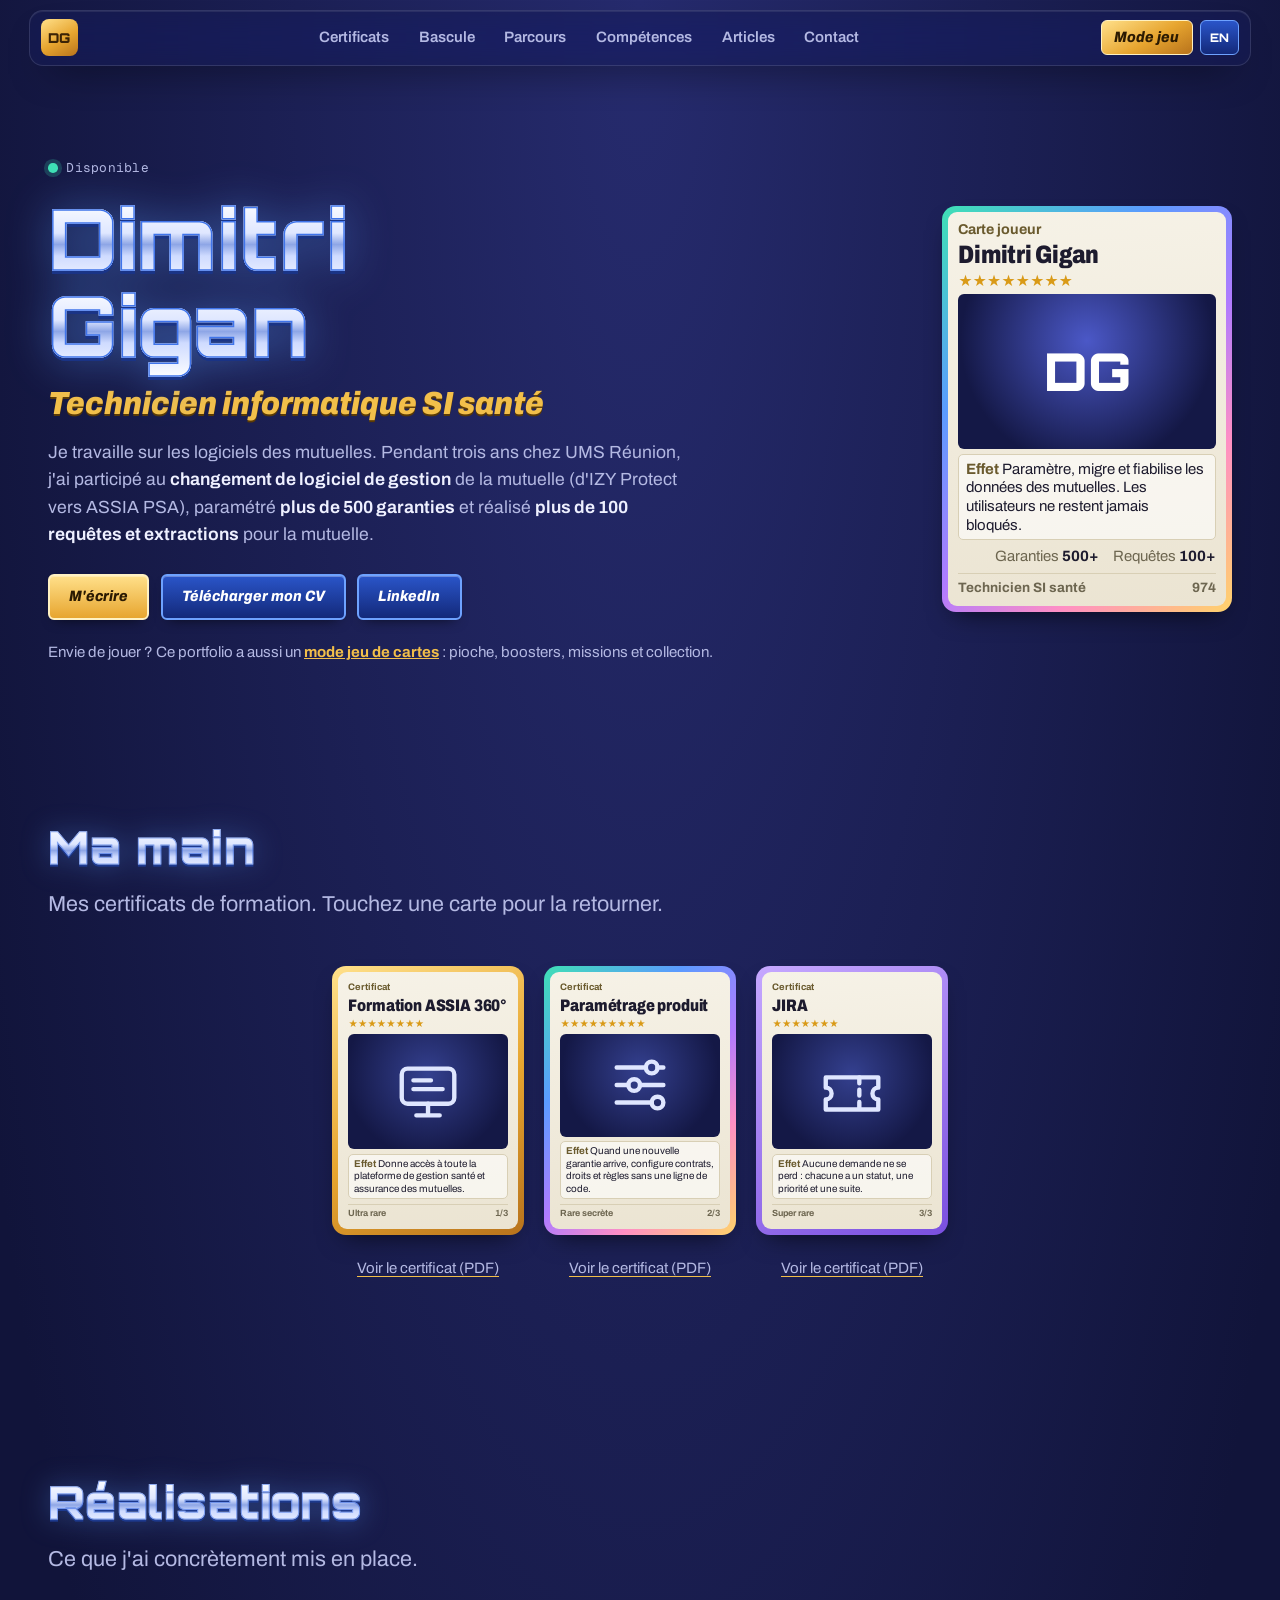
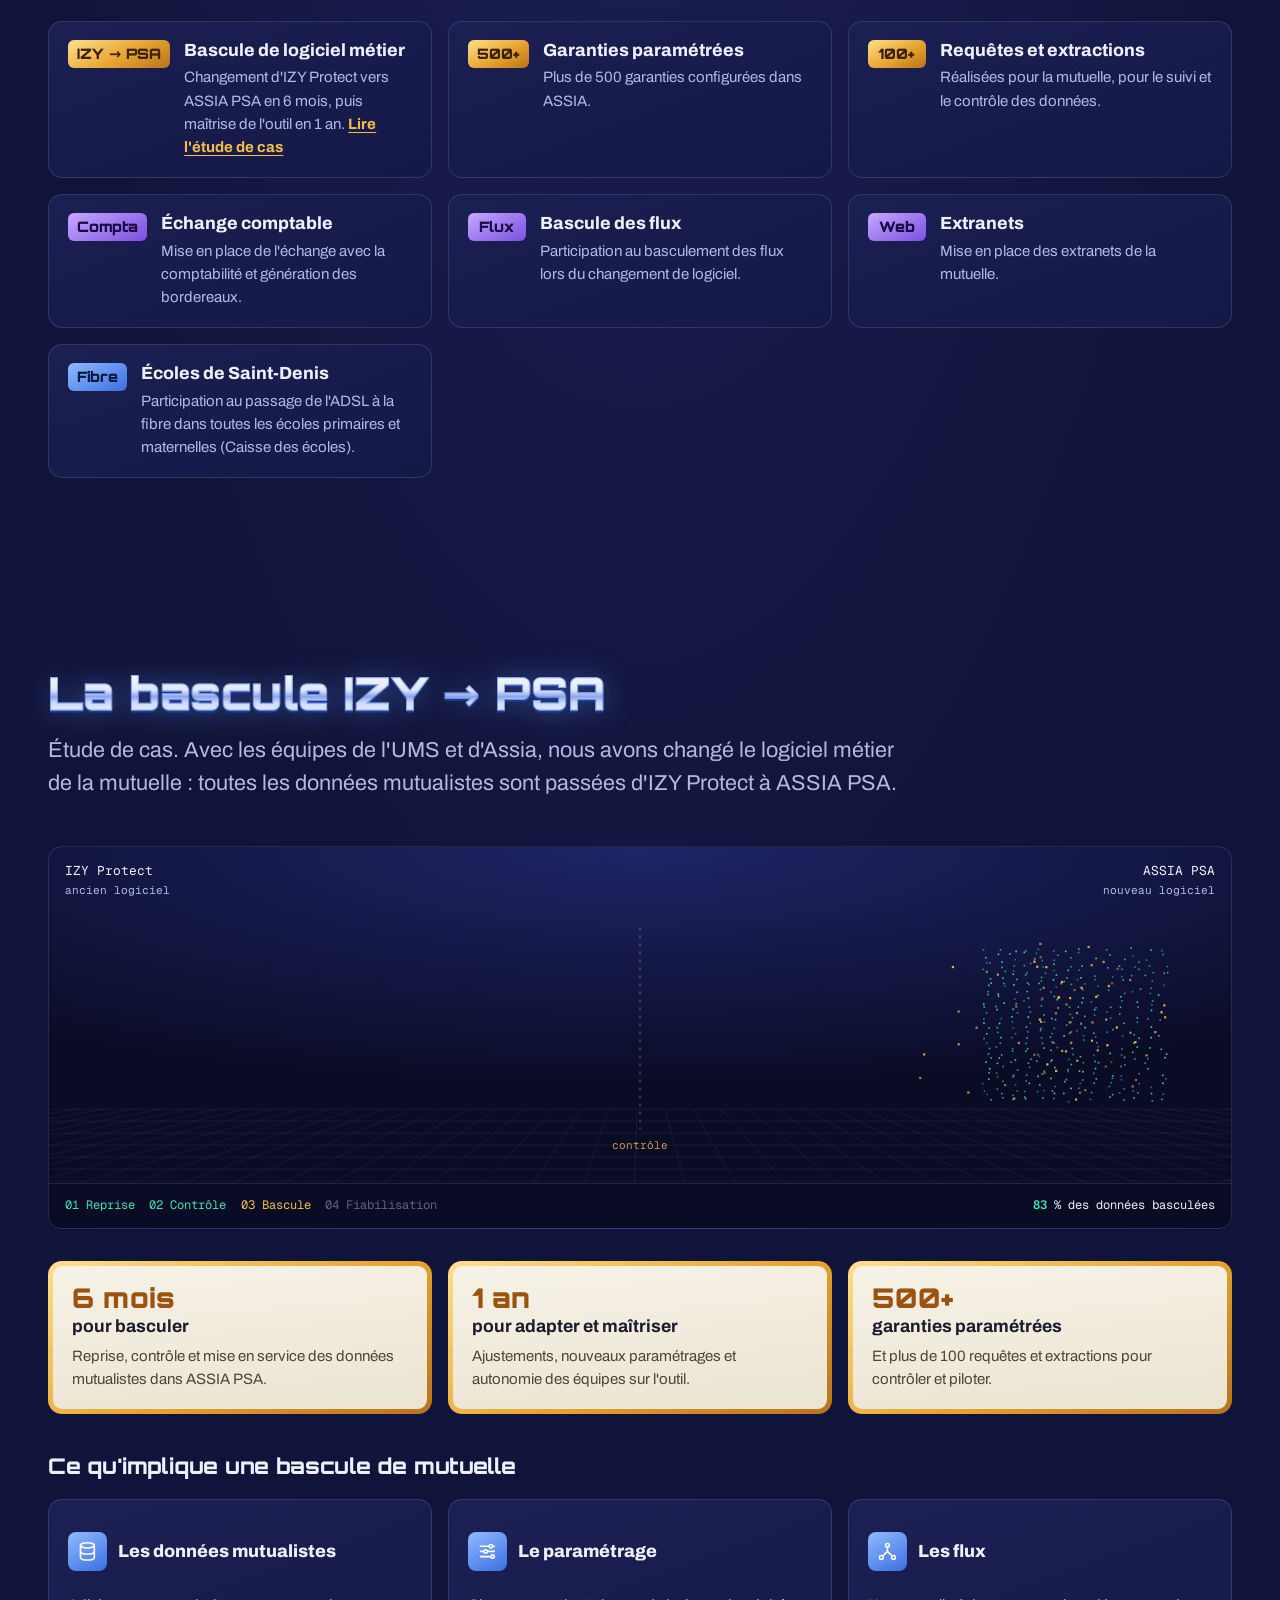
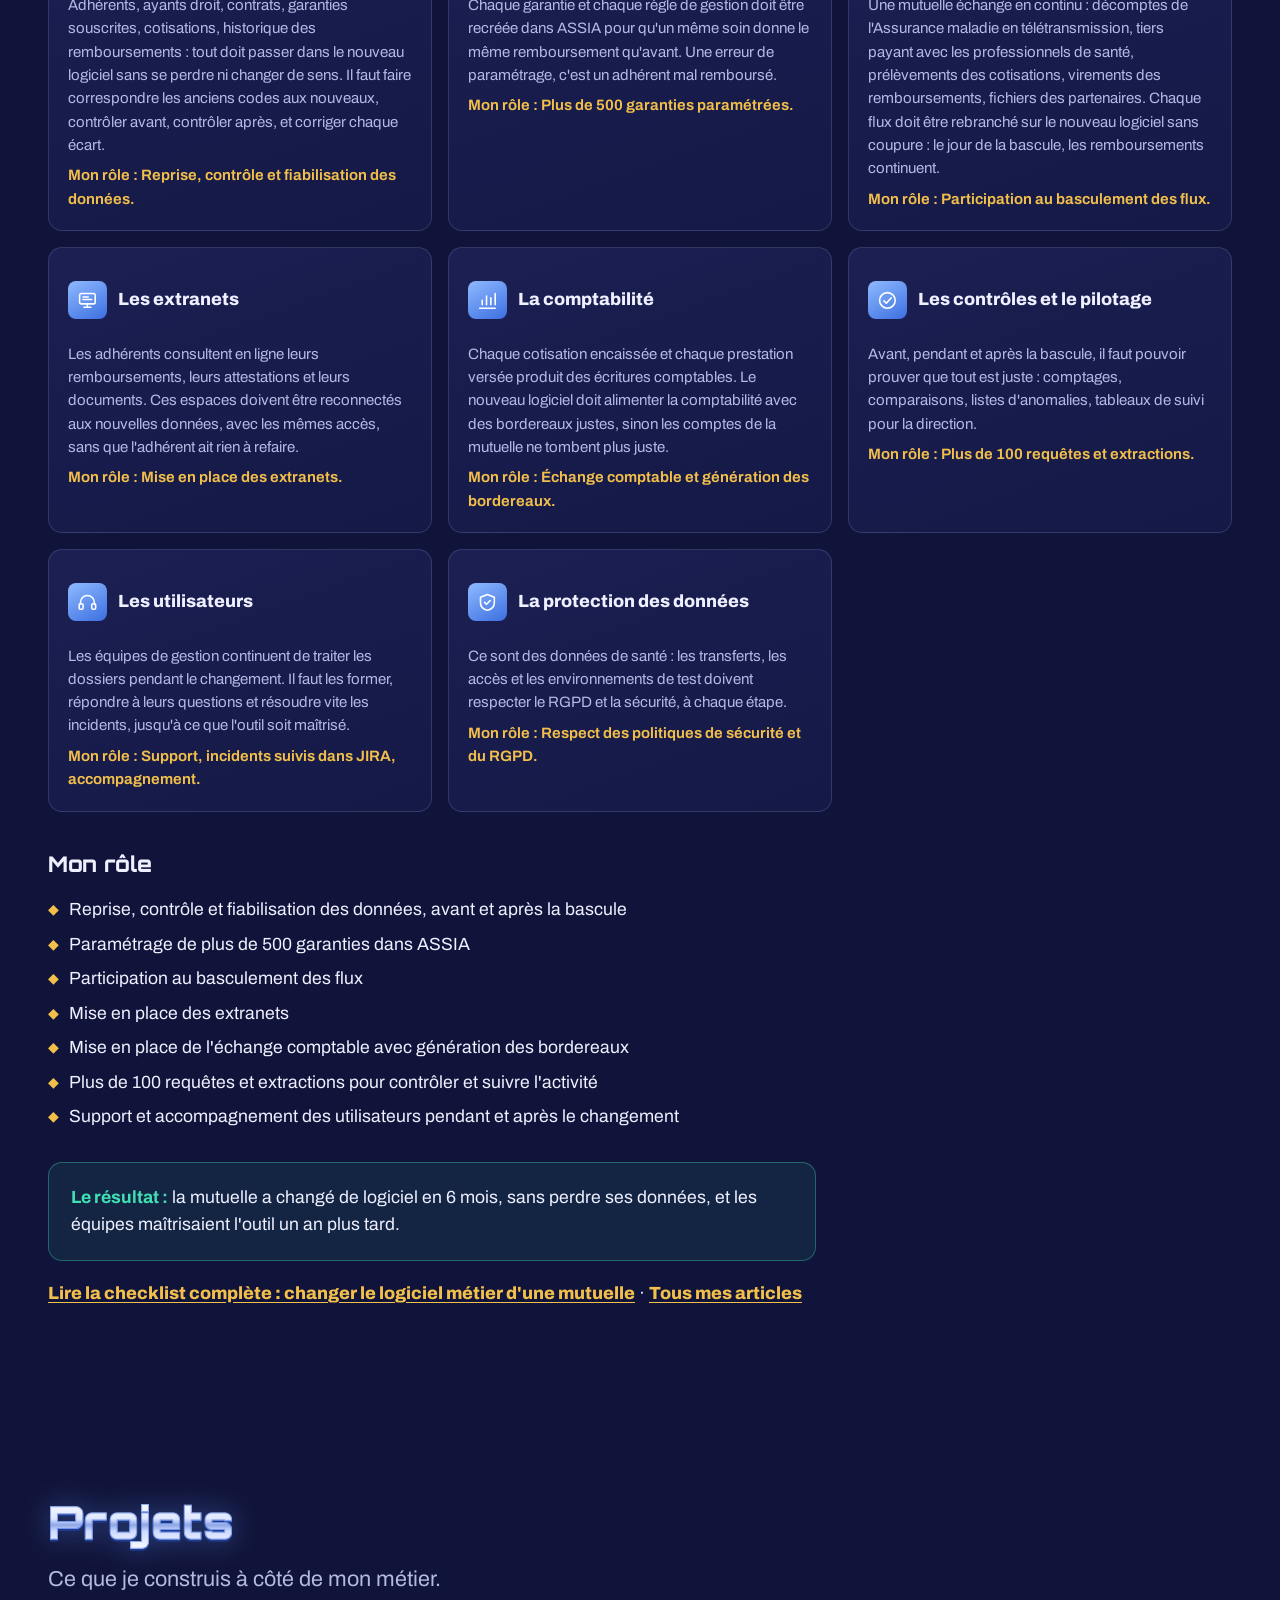
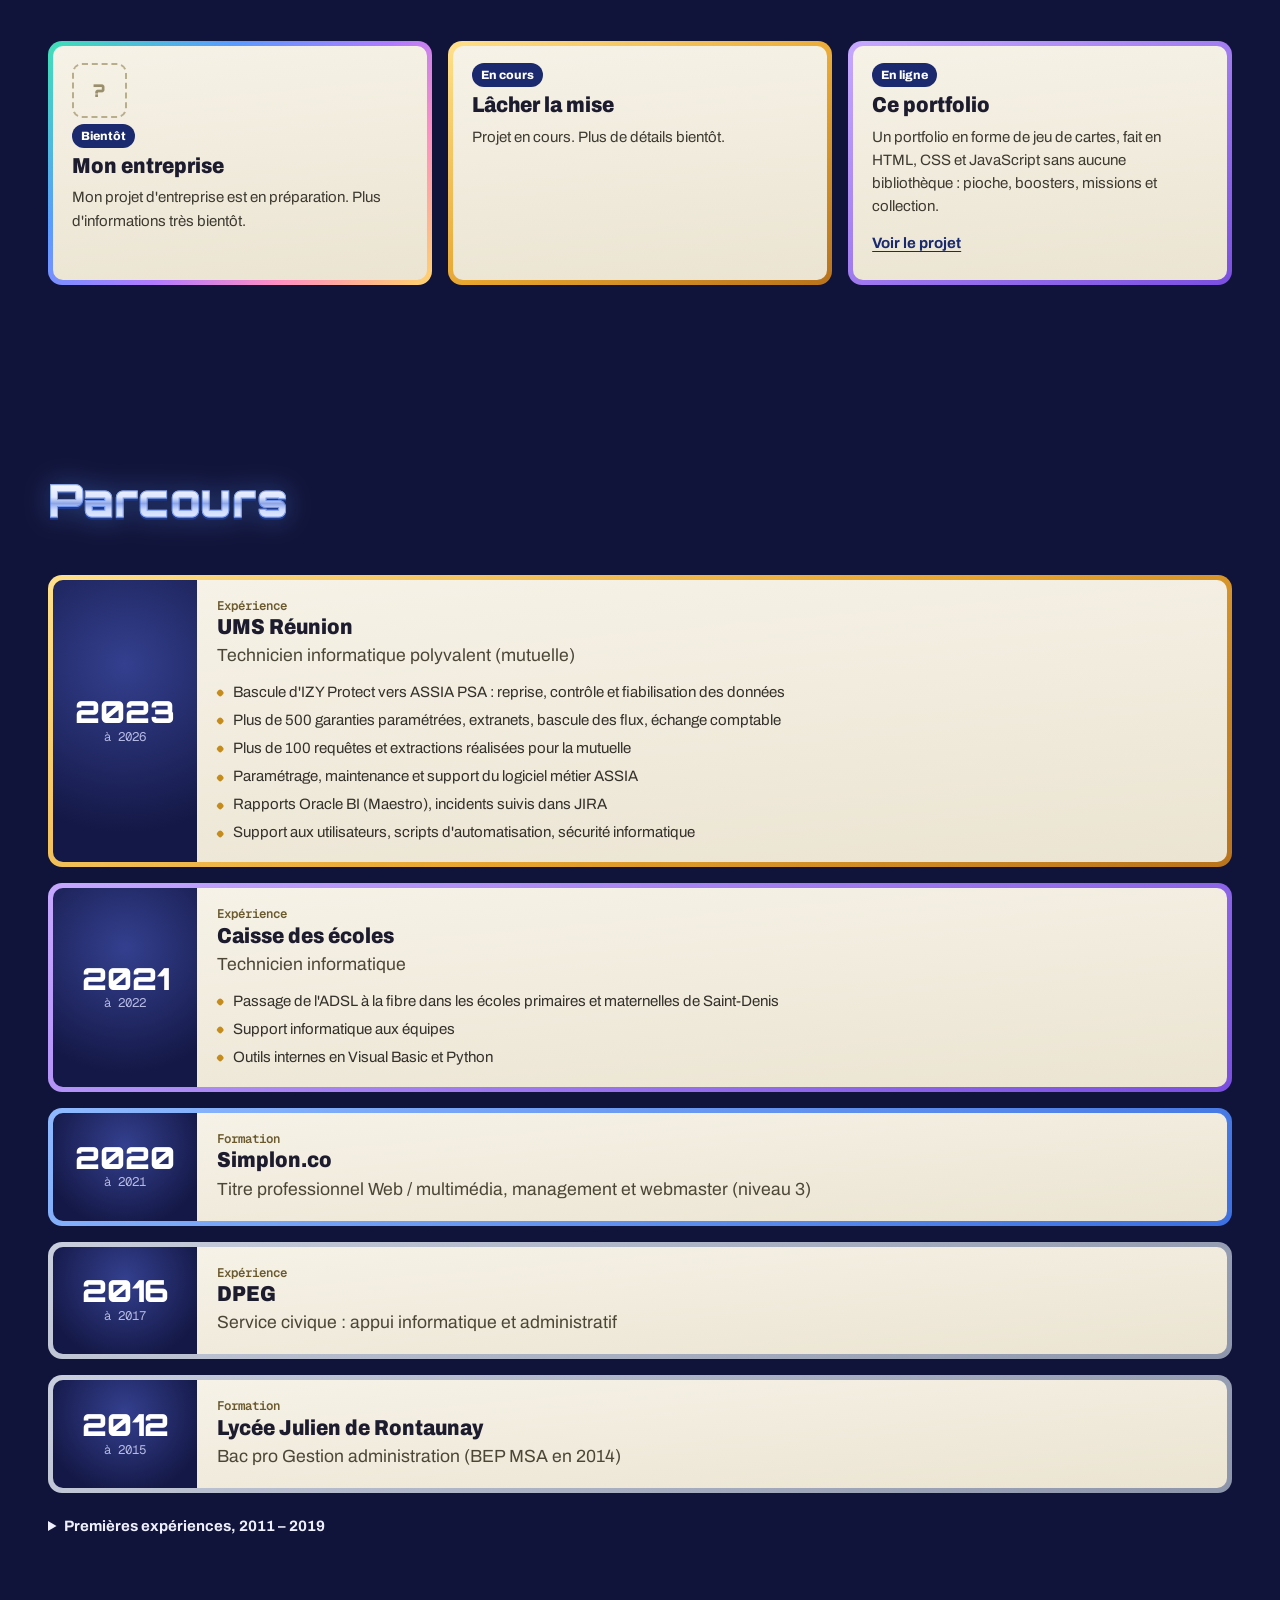
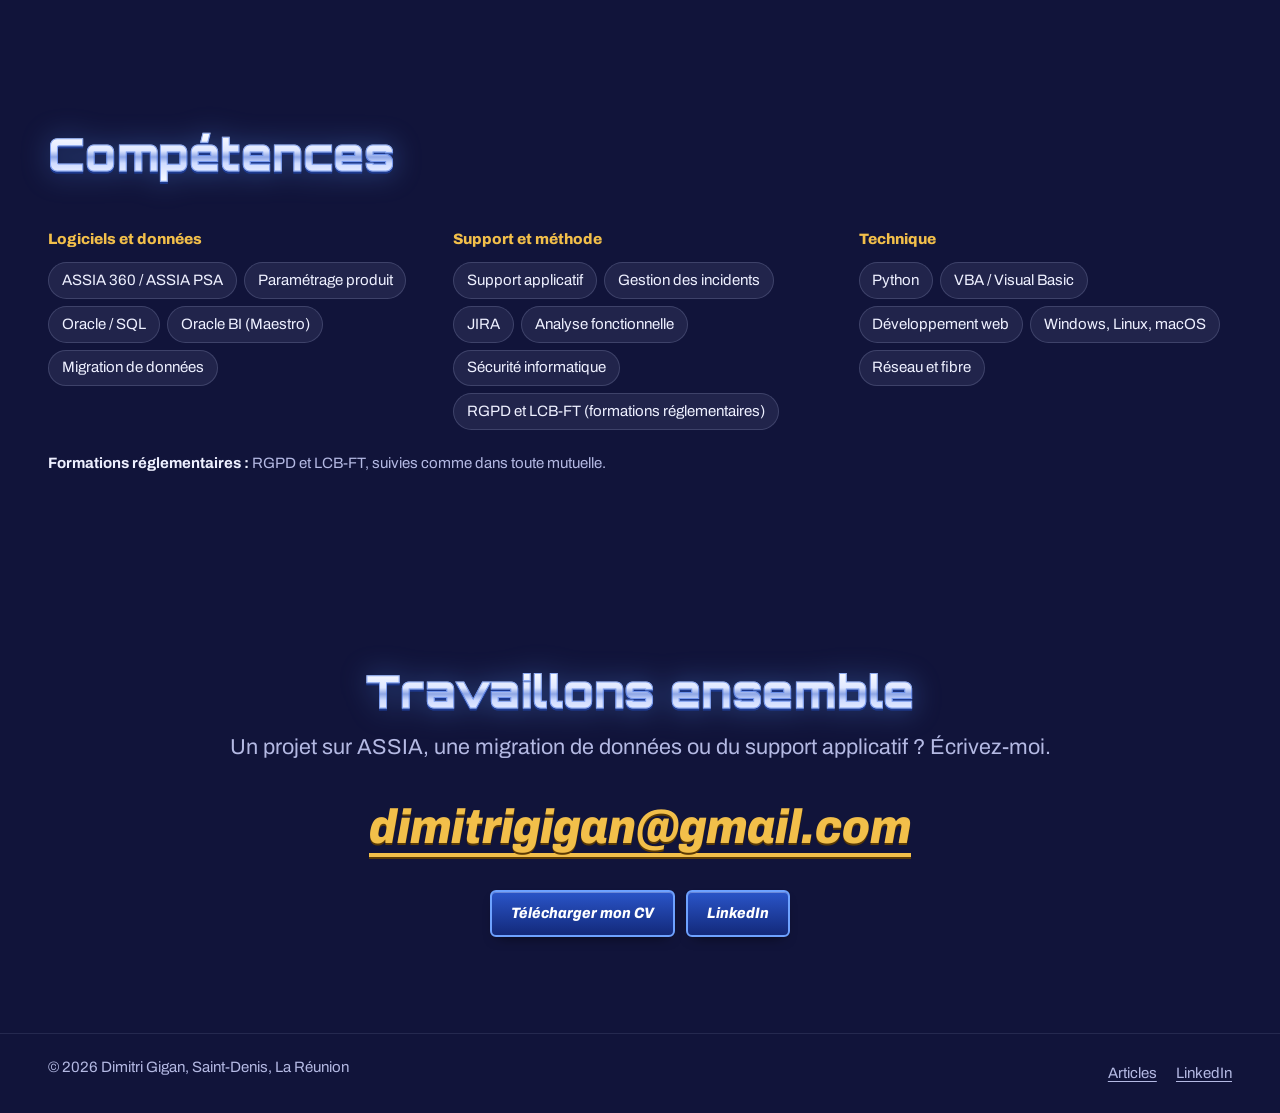
==== commit a6438b75: "Ouverture de booster façon pile, cartes plus vivantes sur téléphone Co-Authored-By: Claude Opus 5.5 " ====
--- a/index.html
+++ b/index.html
@@ -222,6 +222,12 @@
 /* Effet holographique : la carte s'incline et brille sous le doigt ou la souris */
 .face { transition: transform .35s ease, box-shadow .2s; }
 .carte.incline .face { transition: transform .08s linear, box-shadow .2s; transform: rotateX(var(--rx, 0deg)) rotateY(var(--ry, 0deg)); }
+.carte.touche .face { transition: transform .12s ease-out, box-shadow .2s; transform: scale(.965) rotateX(var(--rx, 0deg)) rotateY(var(--ry, 0deg)); }
+.carte.touche .face--dos { transform: rotateY(180deg) scale(.965); }
+.carte.relache .face { transition: transform .7s cubic-bezier(.34, 1.56, .64, 1), box-shadow .2s; }
+.carte.gyro .face { transition: transform .25s ease-out; transform: rotateX(var(--gx, 0deg)) rotateY(var(--gy, 0deg)); }
+.carte.gyro .face::after { opacity: .55; }
+.carte.gyro .face--dos { transform: rotateY(180deg) rotateX(calc(var(--gx, 0deg) * -1)) rotateY(calc(var(--gy, 0deg) * -1)); }
 .carte.incline .face--dos { transform: rotateY(180deg) rotateX(calc(var(--rx, 0deg) * -1)) rotateY(calc(var(--ry, 0deg) * -1)); }
 .face::after {
   content: ""; position: absolute; inset: 0; border-radius: inherit; pointer-events: none; opacity: 0; transition: opacity .25s;
@@ -280,7 +286,7 @@
 }
 .main-cartes .carte { animation: arrive .6s cubic-bezier(.2, .8, .2, 1) both; animation-delay: calc(var(--i) * 80ms); }
 .main-cartes > div { display: grid; justify-items: center; align-content: start; gap: .55rem; }
-.lien-pdf { font-family: var(--mono); display: inline-block; min-height: 24px; padding: .55rem .2rem .45rem; margin-top: .25rem; font-size: var(--t-1); color: var(--doux); text-decoration-color: var(--or); }
+.lien-pdf { display: inline-block; min-height: 24px; padding: .55rem .2rem .45rem; margin-top: .25rem; font-size: var(--t-1); color: var(--doux); text-decoration-color: var(--or); }
 .lien-projet { display: inline-block; padding: .4rem 0; }
 .vh { position: absolute !important; width: 1px; height: 1px; padding: 0; margin: -1px; overflow: hidden; clip: rect(0 0 0 0); white-space: nowrap; border: 0; }
 .pied-liens { display: flex; gap: 1.2rem; margin: 0; }
@@ -554,6 +560,20 @@
 @keyframes secoue { 25% { transform: rotate(-3deg); } 50% { transform: rotate(3deg); } 75% { transform: rotate(-2deg); } }
 .tirage { display: flex; flex-wrap: wrap; justify-content: center; gap: .8rem; }
 .tirage .carte { animation: sort .5s cubic-bezier(.2, .8, .2, 1) both; animation-delay: calc(var(--i) * 80ms); }
+/* Ouverture façon pile : on révèle puis on fait glisser chaque carte */
+.tirage.pile { position: relative; display: block; width: var(--w-carte); height: calc(var(--w-carte) * 1.4); overflow: visible; padding: 0; margin-inline: auto; }
+.tirage.pile .carte { position: absolute; left: 0; top: 0; animation: none; z-index: calc(10 - var(--k, 0));
+  transform: translate(calc(var(--k, 0) * 5px), calc(var(--k, 0) * -5px)) rotate(calc(var(--k, 0) * 2deg));
+  transition: transform .5s cubic-bezier(.34, 1.56, .64, 1), translate .45s cubic-bezier(.2, .8, .2, 1), rotate .45s cubic-bezier(.2, .8, .2, 1), opacity .35s; }
+.tirage.pile.sortie .carte { translate: 0 60%; opacity: 0; }
+.tirage.pile .carte.glisse { transition: none; }
+.tirage.pile .carte.part-g { translate: -150% 0; rotate: -22deg; opacity: 0; pointer-events: none; }
+.tirage.pile .carte.part-d { translate: 150% 0; rotate: 22deg; opacity: 0; pointer-events: none; }
+.tirage.pile .carte[aria-pressed="true"] { touch-action: pan-y; }
+.tirage.resume .carte { animation: sort .55s cubic-bezier(.34, 1.56, .64, 1) both; animation-delay: calc(var(--i) * 90ms); }
+.defile.en-pile > .fleche { display: none !important; }
+.defile.en-pile > :first-child { -webkit-mask-image: none !important; mask-image: none !important; }
+@media (prefers-reduced-motion: reduce) { .tirage.pile .carte { transition: none; } .tirage.resume .carte { animation: none; } }
 @keyframes sort { from { opacity: 0; transform: translateY(40px) scale(.8); } }
 .booster__bas { display: flex; flex-wrap: wrap; align-items: center; justify-content: space-between; gap: .8rem; margin-top: 1rem; }
 .booster__etat { color: var(--doux); }
@@ -566,6 +586,25 @@
   .tirage { flex-wrap: nowrap; justify-content: flex-start; overflow-x: auto; width: 100%; padding: .6rem 1rem; scroll-snap-type: x mandatory; scrollbar-width: none; }
   .tirage .carte { scroll-snap-align: center; }
 }
+
+
+/* ---------- Booster plus vivant : déchirure au doigt, flottement, révélations ---------- */
+.pack { touch-action: pan-y; user-select: none; -webkit-user-select: none; }
+.pack__haut { animation: flotte 3.2s ease-in-out infinite; }
+@keyframes flotte { 50% { translate: 0 -6px; } }
+.pack__corps { background-size: 250% 100%, 100% 100%; animation: flotte 3.2s ease-in-out infinite, reflet 4s ease-in-out infinite !important; }
+@keyframes reflet { 0%, 55% { background-position: 120% 0, 0 0; } 100% { background-position: -120% 0, 0 0; } }
+.pack__haut::after { content: ""; position: absolute; left: 0; bottom: -3px; height: 4px; width: calc(var(--dechirure, 0) * 100%); border-radius: 4px; background: linear-gradient(90deg, #fff, #ffe08a); box-shadow: 0 0 12px 3px rgb(255 224 138 / .9); }
+.pack.tire .pack__haut { transform: rotate(calc(var(--dechirure, 0) * -7deg)) translateY(calc(var(--dechirure, 0) * -6px)); transform-origin: left bottom; transition: none; }
+.carte.revele { animation: revele .65s cubic-bezier(.34, 1.56, .64, 1); }
+@keyframes revele { 0% { scale: 1; } 35% { scale: 1.1; } 100% { scale: 1; } }
+.carte.rayons { isolation: isolate; }
+.carte.rayons::before { content: ""; position: absolute; inset: -40%; z-index: -1; pointer-events: none; border-radius: 50%;
+  background: repeating-conic-gradient(from 0deg, rgb(255 236 170 / .55) 0 8deg, transparent 8deg 22deg); -webkit-mask: radial-gradient(circle, #000 20%, transparent 68%); mask: radial-gradient(circle, #000 20%, transparent 68%);
+  animation: rayons 1.2s ease-out forwards; }
+.carte[data-rarete="secrete"].rayons::before { background: repeating-conic-gradient(from 0deg, rgb(176 123 255 / .55) 0 8deg, rgb(63 224 181 / .45) 8deg 14deg, transparent 14deg 24deg); }
+@keyframes rayons { from { opacity: 0; rotate: 0deg; scale: .6; } 25% { opacity: 1; } to { opacity: 0; rotate: 40deg; scale: 1.15; } }
+@media (prefers-reduced-motion: reduce) { .pack__corps, .pack__haut { animation: none !important; } .carte.revele, .carte.rayons::before { animation: none; } }
 
 /* ---------- Collection ---------- */
 .barre { height: .8rem; border-radius: 999px; background: rgb(180 185 227 / .15); overflow: hidden; }
@@ -881,7 +920,7 @@
           <div class="tirage" role="group" aria-label="Cartes du booster" hidden></div>
         </div>
         <div class="booster__bas">
-          <p class="booster__etat" aria-live="polite">Cliquez sur le booster pour l'ouvrir.</p>
+          <p class="booster__etat" aria-live="polite">Glissez sur le booster pour le déchirer, ou touchez-le.</p>
           <div class="btns">
             <button class="btn" type="button" data-action="tout-retourner" hidden>Tout retourner</button>
             <button class="btn btn--or" type="button" data-action="nouveau" hidden>Ouvrir un autre booster</button>
@@ -1295,6 +1334,7 @@
     const r = btn.dataset.rarete;
     if (["super", "ultra", "secrete"].includes(r)) setTimeout(() => Son.jouer(r), 220);
     if (r === "ultra" || r === "secrete") { btn.classList.add("brille"); setTimeout(() => btn.classList.remove("brille"), 1400); }
+    if (!calme) { rejouer(btn, "revele"); if (r === "ultra" || r === "secrete") rejouer(btn, "rayons"); setTimeout(() => btn.classList.remove("revele", "rayons"), 1300); }
   }
 
   /* ---------- Textes et liens ---------- */
@@ -1396,37 +1436,111 @@
     etat.textContent = reste ? `Booster terminé. Il reste ${reste} compétence${reste > 1 ? "s" : ""} à découvrir.` : `Toutes les compétences sont dans votre collection.`;
     btnTout.hidden = true; btnNouveau.hidden = false;
   }
+  let gyroDemande = false;
+  function demanderGyro() {
+    if (gyroDemande || calme || !/iPhone|iPad|Macintosh/.test(navigator.userAgent) || !matchMedia("(hover: none)").matches || typeof DeviceOrientationEvent === "undefined" || typeof DeviceOrientationEvent.requestPermission !== "function") return; gyroDemande = true;
+    DeviceOrientationEvent.requestPermission().catch(() => {});
+  }
   async function ouvrir() {
-    if (ouverture) return; ouverture = true;
+    if (ouverture) return; ouverture = true; demanderGyro();
     Son.jouer("dechire"); pack.classList.add("dechire");
     await attendre(600);
     pack.hidden = true; S.boosters++; sauver(); verifier(); stat("jeu/booster-ouvert");
     tirage.innerHTML = choisir().map((c, i) => `<button class="carte" type="button" data-rarete="${c.rarete}" data-id="${c.id}" aria-pressed="false" style="--i:${i}" aria-label="Carte face cachée ${i + 1} sur 5. Retourner.">
       <span class="carte__in"><span class="face">${versoDG}</span><span class="face face--dos">${faceDe(parId[c.id])}</span></span></button>`).join("");
-    tirage.hidden = false;
-    etat.textContent = "Cliquez sur chaque carte pour la retourner.";
+    tirage.classList.remove("resume"); tirage.classList.add("pile", "sortie"); tirage.hidden = false; majPile();
+    requestAnimationFrame(() => requestAnimationFrame(() => tirage.classList.remove("sortie")));
+    etat.textContent = "Touchez la carte pour la révéler.";
     btnTout.hidden = false; btnNouveau.hidden = true;
-    $(".carte", tirage)?.focus({ preventScroll: true });
+    pileHaut()?.focus({ preventScroll: true });
     ouverture = false;
   }
-  tirage.addEventListener("click", e => {
-    const b = e.target.closest(".carte");
-    if (!b || b.getAttribute("aria-pressed") === "true") return;
+  const enPile = () => tirage.classList.contains("pile");
+  const pileReste = () => $$(".carte:not(.part-g):not(.part-d)", tirage);
+  const pileHaut = () => pileReste()[0];
+  function majPile() {
+    tirage.parentElement.classList.toggle("en-pile", enPile());
+    pileReste().forEach((b, k) => { b.style.setProperty("--k", k); b.tabIndex = k ? -1 : 0; k ? b.setAttribute("aria-hidden", "true") : b.removeAttribute("aria-hidden"); });
+  }
+  function reveler(b) {
     retourner(b);
     const c = parId[b.dataset.id];
     b.setAttribute("aria-label", `${c.nom}, ${RARETE[c.rarete].toLowerCase()}`);
     decouvrir(c.id);
+  }
+  function envoyer(b, sens) {
+    b.classList.remove("glisse"); b.style.removeProperty("translate"); b.style.removeProperty("rotate");
+    b.classList.add(sens < 0 ? "part-g" : "part-d"); b.tabIndex = -1; b.setAttribute("aria-hidden", "true");
+    Son.jouer("retourne");
+    const reste = pileReste().length;
+    if (!reste) { setTimeout(resume, calme ? 0 : 380); return; }
+    majPile(); pileHaut().focus({ preventScroll: true });
+    etat.textContent = `Touchez la carte pour la révéler. Encore ${reste} carte${reste > 1 ? "s" : ""}.`;
+  }
+  function resume() {
+    $$(".carte", tirage).forEach(b => { b.classList.remove("part-g", "part-d", "glisse"); b.removeAttribute("aria-hidden"); b.tabIndex = 0; b.style.removeProperty("--k"); });
+    tirage.classList.remove("pile"); tirage.classList.add("resume"); tirage.parentElement.classList.remove("en-pile");
+    finBooster(); btnNouveau.focus({ preventScroll: true });
+  }
+  /* Glisser la carte révélée pour passer à la suivante */
+  {
+    let x0 = null, dx = 0, carte = null, bouge = false;
+    tirage.addEventListener("pointerdown", e => {
+      const b = e.target.closest(".carte"); if (!enPile() || !b || b !== pileHaut() || b.getAttribute("aria-pressed") !== "true") return;
+      carte = b; x0 = e.clientX; dx = 0; bouge = false; try { b.setPointerCapture(e.pointerId); } catch (_) {}
+    });
+    tirage.addEventListener("pointermove", e => {
+      if (!carte) return; dx = e.clientX - x0; if (Math.abs(dx) > 6) bouge = true;
+      carte.classList.add("glisse"); carte.style.translate = `${dx}px 0`; carte.style.rotate = `${dx / 18}deg`;
+    });
+    const fin = () => {
+      if (!carte) return; const b = carte; carte = null;
+      if (Math.abs(dx) > 70) { envoyer(b, Math.sign(dx)); }
+      else { b.classList.remove("glisse"); b.style.removeProperty("translate"); b.style.removeProperty("rotate"); }
+      if (bouge) tirage.dataset.bouge = "1";
+    };
+    tirage.addEventListener("pointerup", fin); tirage.addEventListener("pointercancel", fin);
+  }
+  /* Glisser le doigt (ou la souris) sur le booster pour le déchirer */
+  {
+    let x0 = null, glisse = false;
+    const largeur = () => pack.getBoundingClientRect().width;
+    pack.addEventListener("pointerdown", e => { if (ouverture) return; x0 = e.clientX; glisse = false; try { pack.setPointerCapture(e.pointerId); } catch (_) {} });
+    pack.addEventListener("pointermove", e => {
+      if (x0 === null) return;
+      const f = Math.max(0, Math.min(1, Math.abs(e.clientX - x0) / largeur()));
+      if (f > .08) { glisse = true; pack.classList.add("tire"); }
+      pack.style.setProperty("--dechirure", f.toFixed(3));
+      if (f >= .62) { x0 = null; pack.classList.remove("tire"); pack.style.removeProperty("--dechirure"); ouvrir(); }
+    });
+    const fin = () => { if (x0 === null) return; x0 = null; pack.classList.remove("tire"); pack.style.removeProperty("--dechirure"); };
+    pack.addEventListener("pointerup", fin); pack.addEventListener("pointercancel", fin);
+    pack.addEventListener("click", e => { if (glisse) { e.stopImmediatePropagation(); e.preventDefault(); glisse = false; } }, true);
+  }
+  tirage.addEventListener("click", e => {
+    const b = e.target.closest(".carte");
+    if (tirage.dataset.bouge) { delete tirage.dataset.bouge; return; }
+    if (b && enPile()) {
+      if (b !== pileHaut()) return;
+      if (b.getAttribute("aria-pressed") !== "true") { reveler(b); const n = pileReste().length - 1;
+        etat.textContent = n ? `Faites glisser la carte (ou touchez-la) pour voir la suivante. Encore ${n} carte${n > 1 ? "s" : ""}.` : "Faites glisser la carte (ou touchez-la) pour voir le résumé."; }
+      else envoyer(b, 1);
+      return;
+    }
+    if (!b || b.getAttribute("aria-pressed") === "true") return;
+    reveler(b);
     const reste = $$('.carte[aria-pressed="false"]', tirage).length;
     if (!reste) finBooster(); else etat.textContent = `Encore ${reste} carte${reste > 1 ? "s" : ""} à retourner.`;
   });
   async function toutRetourner() {
     btnTout.hidden = true;
+    if (enPile()) { $$('.carte[aria-pressed="false"]', tirage).forEach(reveler); resume(); return; }
     for (const b of $$('.carte[aria-pressed="false"]', tirage)) { b.click(); await attendre(250); }
   }
   function nouveau() {
-    tirage.hidden = true; tirage.innerHTML = "";
+    tirage.hidden = true; tirage.innerHTML = ""; tirage.classList.remove("pile", "resume");
     pack.hidden = false; pack.classList.remove("dechire");
-    etat.textContent = "Cliquez sur le booster pour l'ouvrir.";
+    etat.textContent = "Glissez sur le booster pour le déchirer, ou touchez-le.";
     btnNouveau.hidden = true; pack.focus({ preventScroll: true });
   }
   const listeComp = [
@@ -1553,6 +1667,7 @@
   }
 
   /* ---------- Effet holographique ---------- */
+  let lancerGyro = () => {};
   if (!calme) {
     let cur = null, raf = 0;
     const lacher = () => { if (!cur) return; cur.classList.remove("incline"); cur = null; };
@@ -1573,11 +1688,40 @@
       raf = requestAnimationFrame(() => { cur = c; c.classList.add("incline"); viser(c, e); });
     }, { passive: true });
     document.addEventListener("pointerout", e => { if (cur && !cur.contains(e.relatedTarget)) { cancelAnimationFrame(raf); lacher(); } });
+    let presse = null;
+    const relacher = () => { if (!presse) return; const c = presse; presse = null;
+      c.classList.remove("touche"); c.classList.add("relache"); c.style.setProperty("--rx", "0deg"); c.style.setProperty("--ry", "0deg");
+      setTimeout(() => c.classList.remove("relache"), 720); };
     document.addEventListener("pointerdown", e => {
       if (e.pointerType !== "touch") return;
       const c = e.target.closest?.(".carte"); if (!c) return;
-      viser(c, e); rejouer(c, "eclat"); setTimeout(() => c.classList.remove("eclat"), 750);
+      demanderGyro(); presse = c; c.classList.remove("relache"); viser(c, e);
+      c.style.setProperty("--rx", (parseFloat(c.style.getPropertyValue("--rx")) * .7).toFixed(1) + "deg");
+      c.style.setProperty("--ry", (parseFloat(c.style.getPropertyValue("--ry")) * .7).toFixed(1) + "deg");
+      c.classList.add("touche"); rejouer(c, "eclat"); setTimeout(() => c.classList.remove("eclat"), 750);
     }, { passive: true });
+    ["pointerup", "pointercancel"].forEach(t => document.addEventListener(t, e => { if (e.pointerType === "touch") relacher(); }, { passive: true }));
+
+    /* Sur téléphone : les cartes visibles suivent doucement l'inclinaison de l'appareil */
+    let gyroLance = false;
+    lancerGyro = () => {
+      if (gyroLance || !matchMedia("(hover: none)").matches || !("DeviceOrientationEvent" in window)) return; gyroLance = true;
+      let base = null, gr = 0, vues = new Set();
+      const io = new IntersectionObserver(es => es.forEach(x => { x.isIntersecting ? vues.add(x.target) : (vues.delete(x.target), x.target.classList.remove("gyro")); }));
+      const suivre = () => $$(".joueur .carte, .main-cartes .carte, .tirage .carte").forEach(c => io.observe(c));
+      suivre(); [$(".main-cartes"), $(".tirage")].forEach(z => new MutationObserver(suivre).observe(z, { childList: true }));
+      addEventListener("deviceorientation", e => {
+        if (e.beta == null) return;
+        base ??= { b: e.beta, g: e.gamma };
+        base.b += (e.beta - base.b) * .02; base.g += (e.gamma - base.g) * .02;
+        const gx = Math.max(-8, Math.min(8, (base.b - e.beta) * .45)), gy = Math.max(-8, Math.min(8, (e.gamma - base.g) * .45));
+        cancelAnimationFrame(gr);
+        gr = requestAnimationFrame(() => vues.forEach(c => { if (c.classList.contains("touche")) return;
+          c.classList.add("gyro"); c.style.setProperty("--gx", gx.toFixed(1) + "deg"); c.style.setProperty("--gy", gy.toFixed(1) + "deg");
+          c.style.setProperty("--mx", (50 + gy * 5).toFixed(0) + "%"); c.style.setProperty("--my", (50 - gx * 5).toFixed(0) + "%"); }));
+      }, { passive: true });
+    };
+    lancerGyro(); /* iPhone : les mouvements n'arrivent qu'après l'accord demandé au premier toucher d'une carte */
   }
 
   /* ---------- Rangées qui défilent ---------- */
@@ -1606,7 +1750,7 @@
   (() => {
     const fig = $(".flux"); if (!fig) return;
     const cv = fig.querySelector("canvas"), cx = cv.getContext("2d"), etapes = [...fig.querySelectorAll(".flux__etapes li")], pctEl = fig.querySelector("[data-flux-pct]");
-    let W = 0, H = 0, pts = [], cible = calme ? 1 : 0, P = cible, visible = false, boucle = 0;
+    let W = 0, H = 0, pts = [], cible = calme ? 1 : 0, P = cible, visible = false, boucle = 0, temps = 0;
     const alea = (n => () => (n = (n * 16807) % 2147483647) / 2147483647)(974);
     function preparer() {
       const r = cv.getBoundingClientRect(), dpr = Math.min(2, devicePixelRatio || 1);
@@ -1616,7 +1760,7 @@
         const col = i % 14, ligne = Math.floor(i / 14), lignes = Math.ceil(n / 14);
         return { x0: W * .05 + (col + alea() * .6) / 14 * bw, y0: top + (ligne + alea() * .6) / lignes * bh,
           x1: W * .95 - bw + (col + alea() * .6) / 14 * bw, y1: top + (ligne + alea() * .6) / lignes * bh,
-          d: (col / 14) * .25 + alea() * .45, h: (alea() - .5) * H * .32, a: .45 + alea() * .55 };
+          d: (col / 14) * .25 + alea() * .45, h: (alea() - .5) * H * .32, a: .45 + alea() * .55, f: alea() * 6.28, v: .6 + alea() * .8 };
       });
     }
     const lisse = t => t * t * (3 - 2 * t);
@@ -1631,7 +1775,8 @@
       let arrives = 0, passes = 0;
       for (const p of pts) {
         const t = Math.max(0, Math.min(1, (P * 1.25 - p.d) / .55)), e = lisse(t);
-        const x = p.x0 + (p.x1 - p.x0) * e, y = p.y0 + (p.y1 - p.y0) * e + Math.sin(e * Math.PI) * p.h;
+        const vie = calme ? 0 : Math.sin(temps / 1000 * p.v + p.f) * 1.6;
+        const x = p.x0 + (p.x1 - p.x0) * e + vie * .6, y = p.y0 + (p.y1 - p.y0) * e + Math.sin(e * Math.PI) * p.h + vie;
         if (t >= 1) arrives++; if (x > gx) passes++;
         cx.fillStyle = t >= 1 ? `rgba(63,224,181,${p.a})` : x > gx ? `rgba(242,191,74,${p.a})` : t > 0 ? `rgba(160,190,255,${p.a})` : `rgba(143,150,200,${p.a * .7})`;
         cx.fillRect(x, y, t > 0 && t < 1 ? 2.2 : 1.6, t > 0 && t < 1 ? 2.2 : 1.6);
@@ -1641,9 +1786,14 @@
       etapes.forEach((li, i) => { li.classList.toggle("fait", i < k); li.classList.toggle("actif", i === k); });
     }
     function mesurer() { const r = fig.getBoundingClientRect(), vh = innerHeight; cible = calme ? 1 : Math.max(0, Math.min(1, (vh * .92 - r.top) / (vh * .72))); }
-    function tic() { P += (cible - P) * .12; dessiner(); boucle = visible && Math.abs(cible - P) > .001 ? requestAnimationFrame(tic) : 0; if (!boucle) { P = cible; dessiner(); } }
+    let avant = 0;
+    function tic(t) {
+      const dt = avant ? Math.min(64, t - avant) : 16; avant = t; temps = t;
+      P += (cible - P) * (1 - Math.exp(-dt / 160)); dessiner();
+      boucle = visible ? requestAnimationFrame(tic) : 0; if (!boucle) avant = 0;
+    }
     const relancer = () => { mesurer(); if (!boucle) boucle = requestAnimationFrame(tic); };
-    new IntersectionObserver(([e]) => { visible = e.isIntersecting; if (visible) relancer(); }).observe(fig);
+    new IntersectionObserver(([e]) => { visible = e.isIntersecting && !calme; if (visible) relancer(); }).observe(fig);
     addEventListener("scroll", () => { if (visible && !calme) relancer(); }, { passive: true });
     if ("ResizeObserver" in window) new ResizeObserver(() => { preparer(); dessiner(); }).observe(cv);
     preparer(); mesurer(); P = cible; dessiner();
